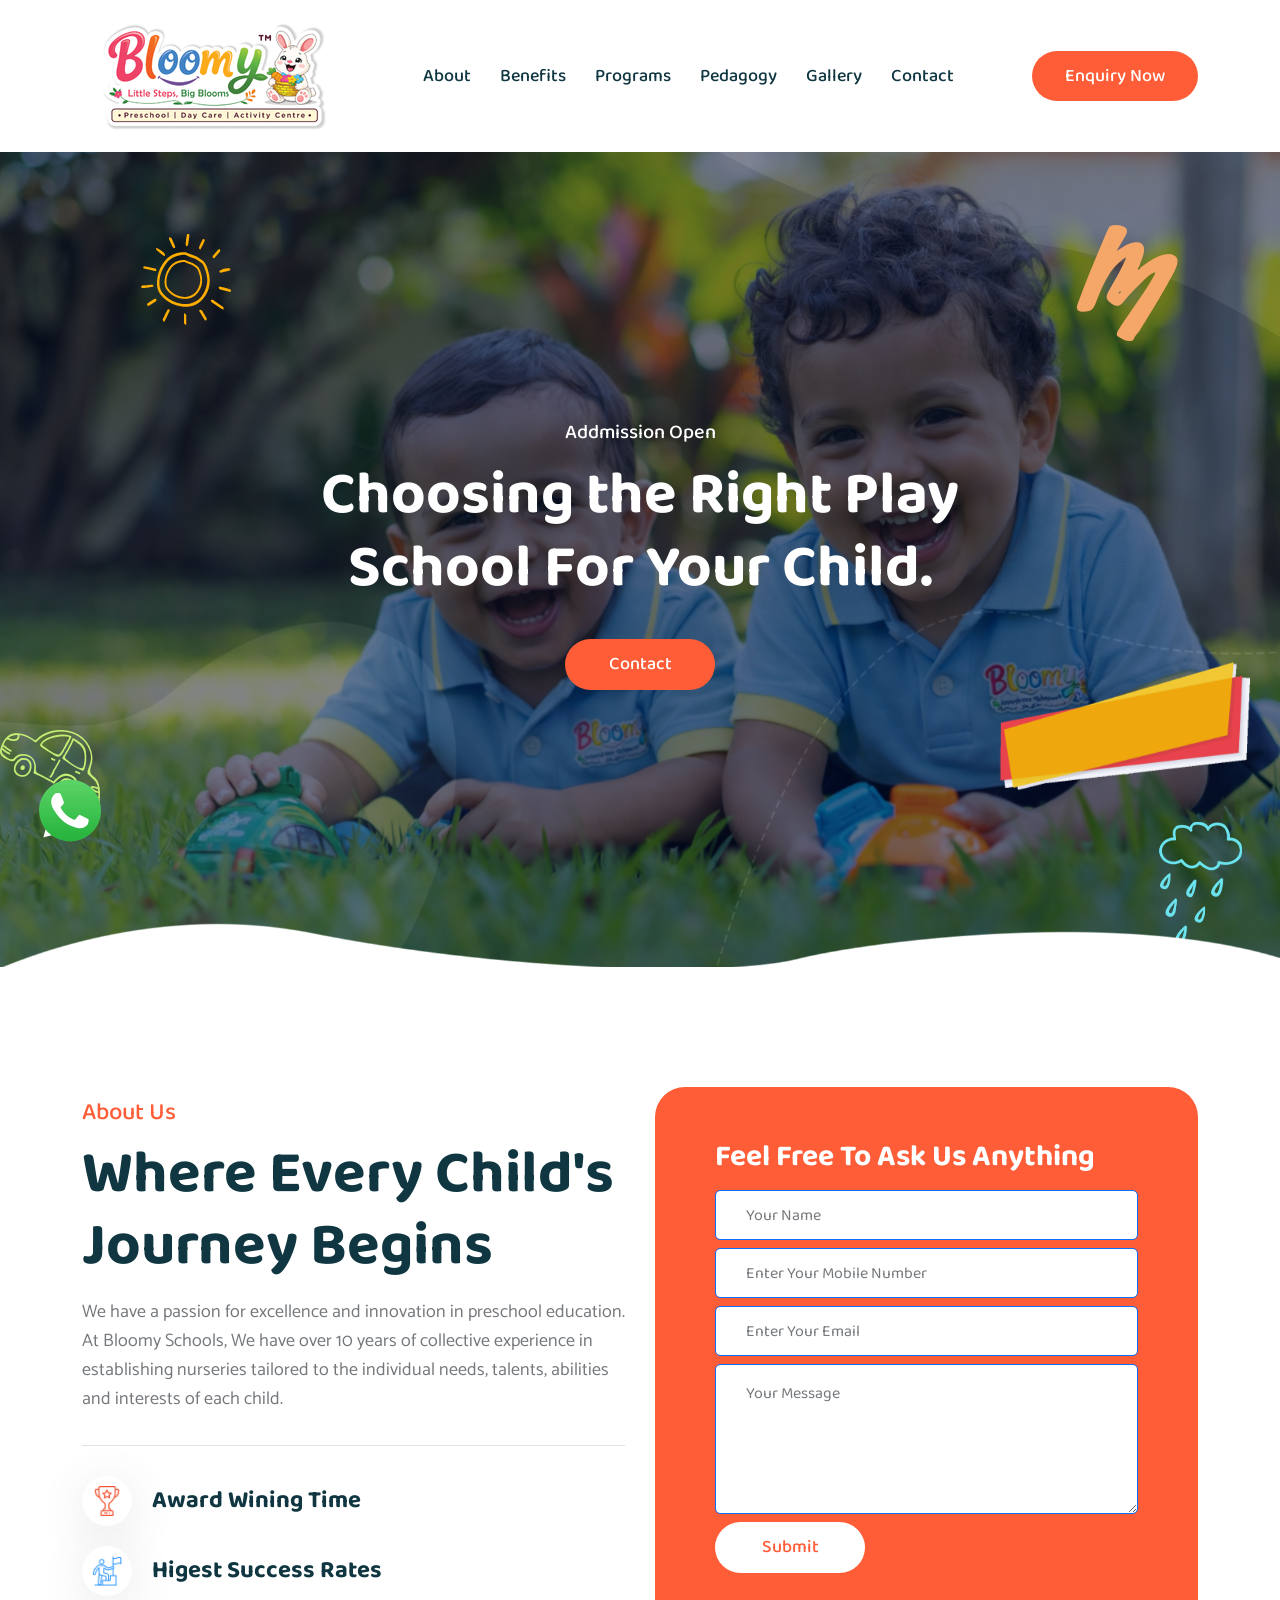
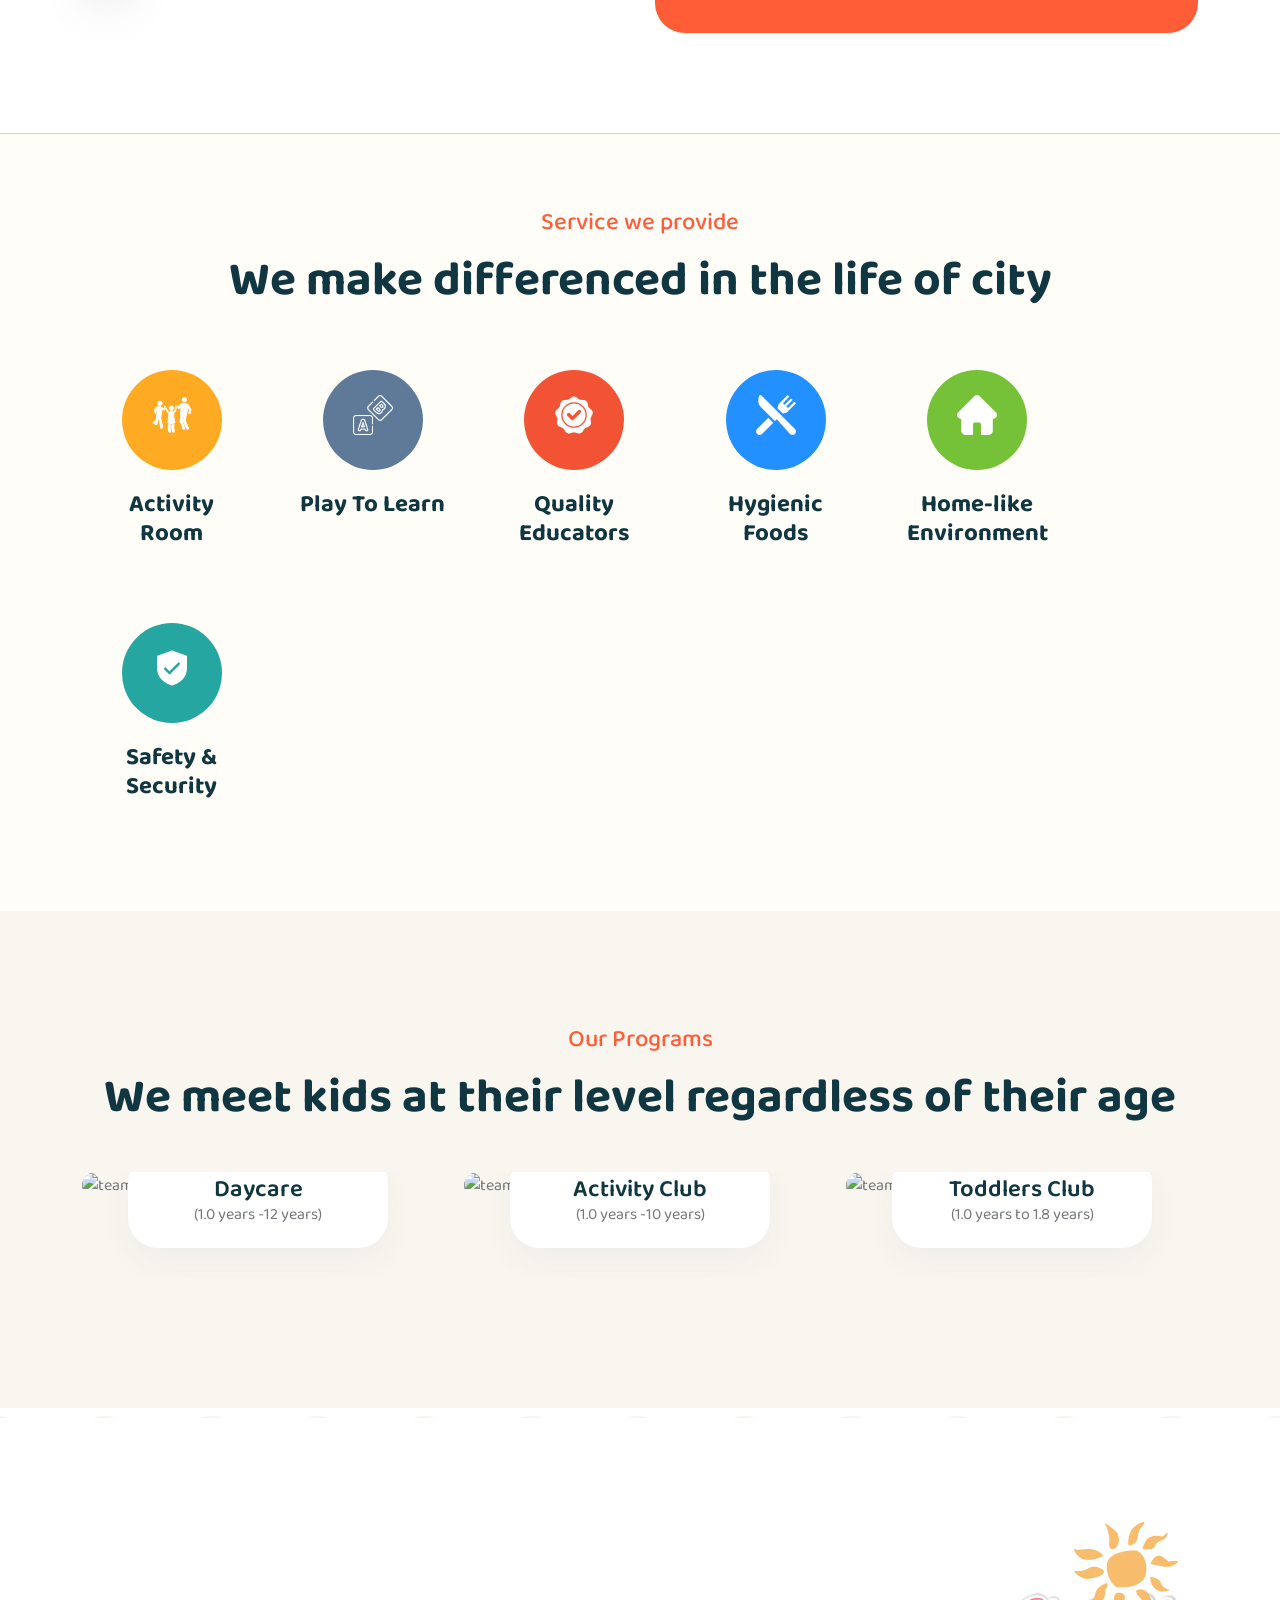
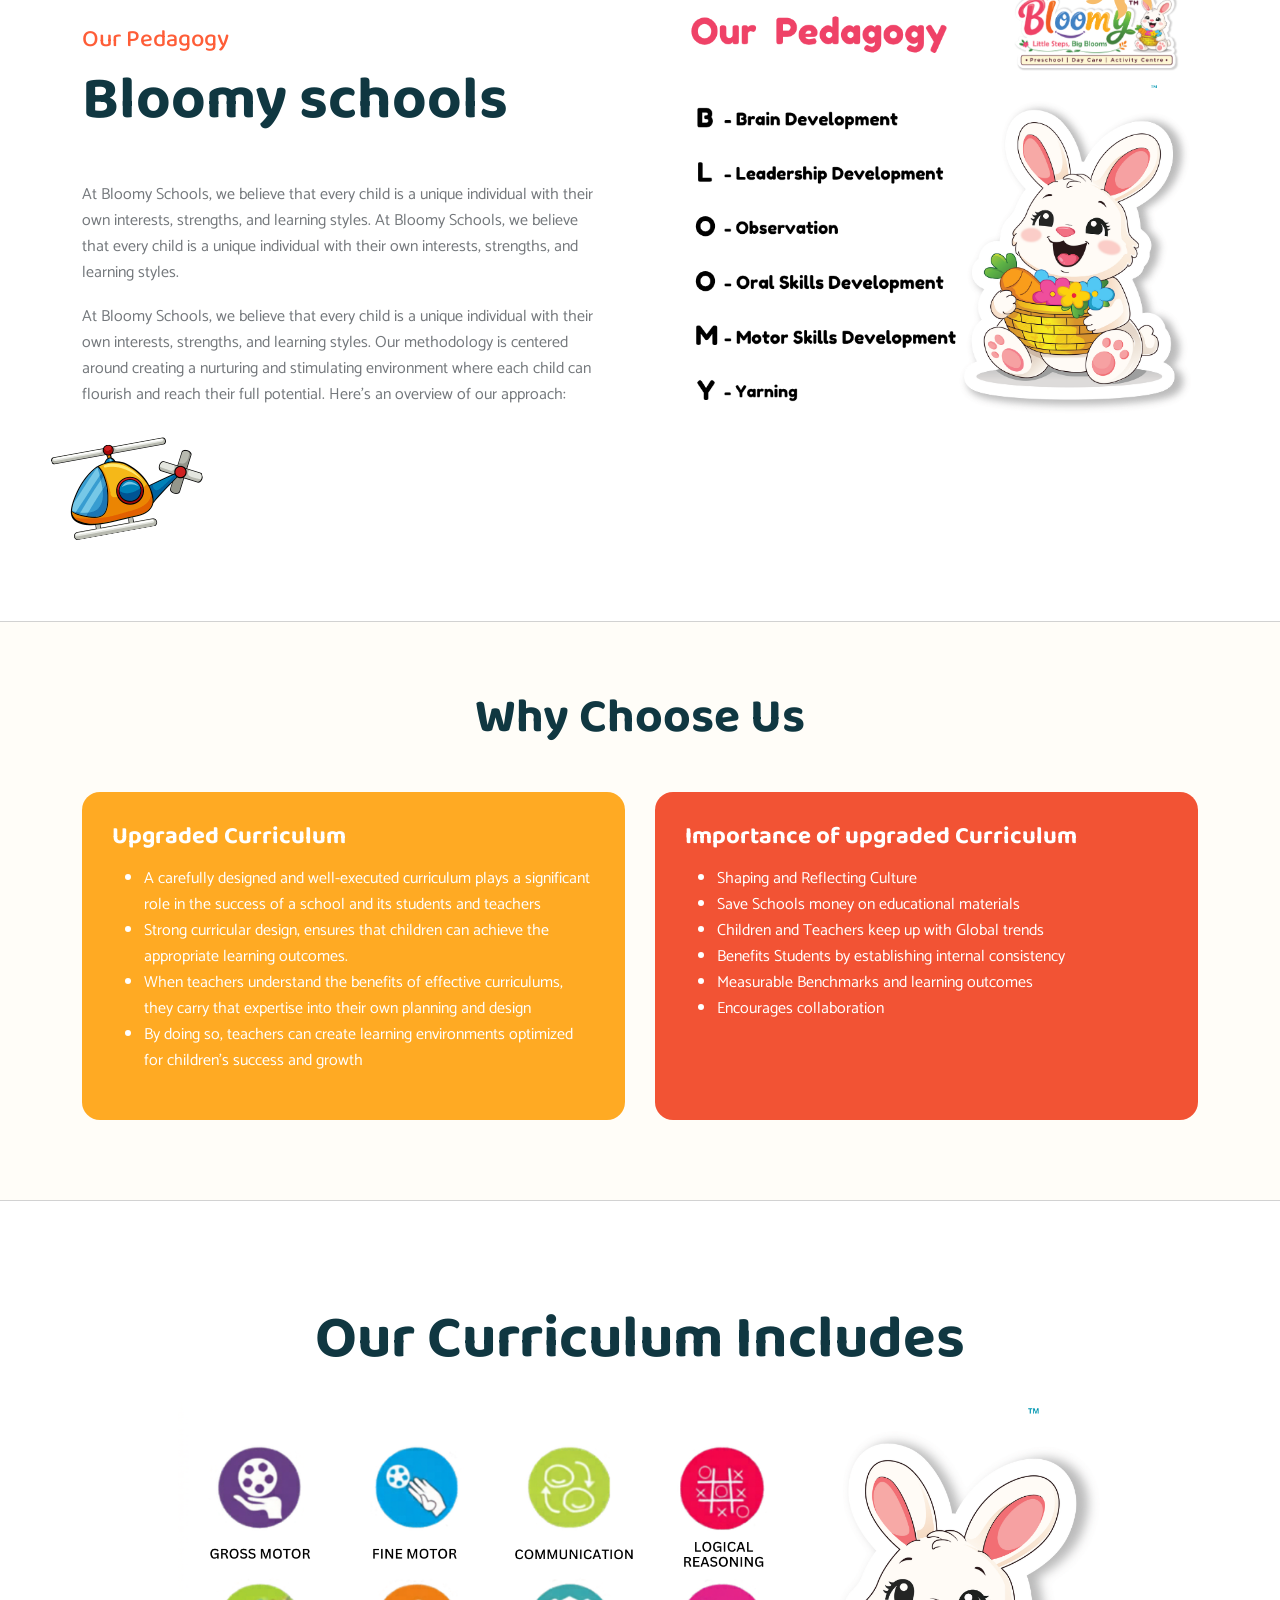
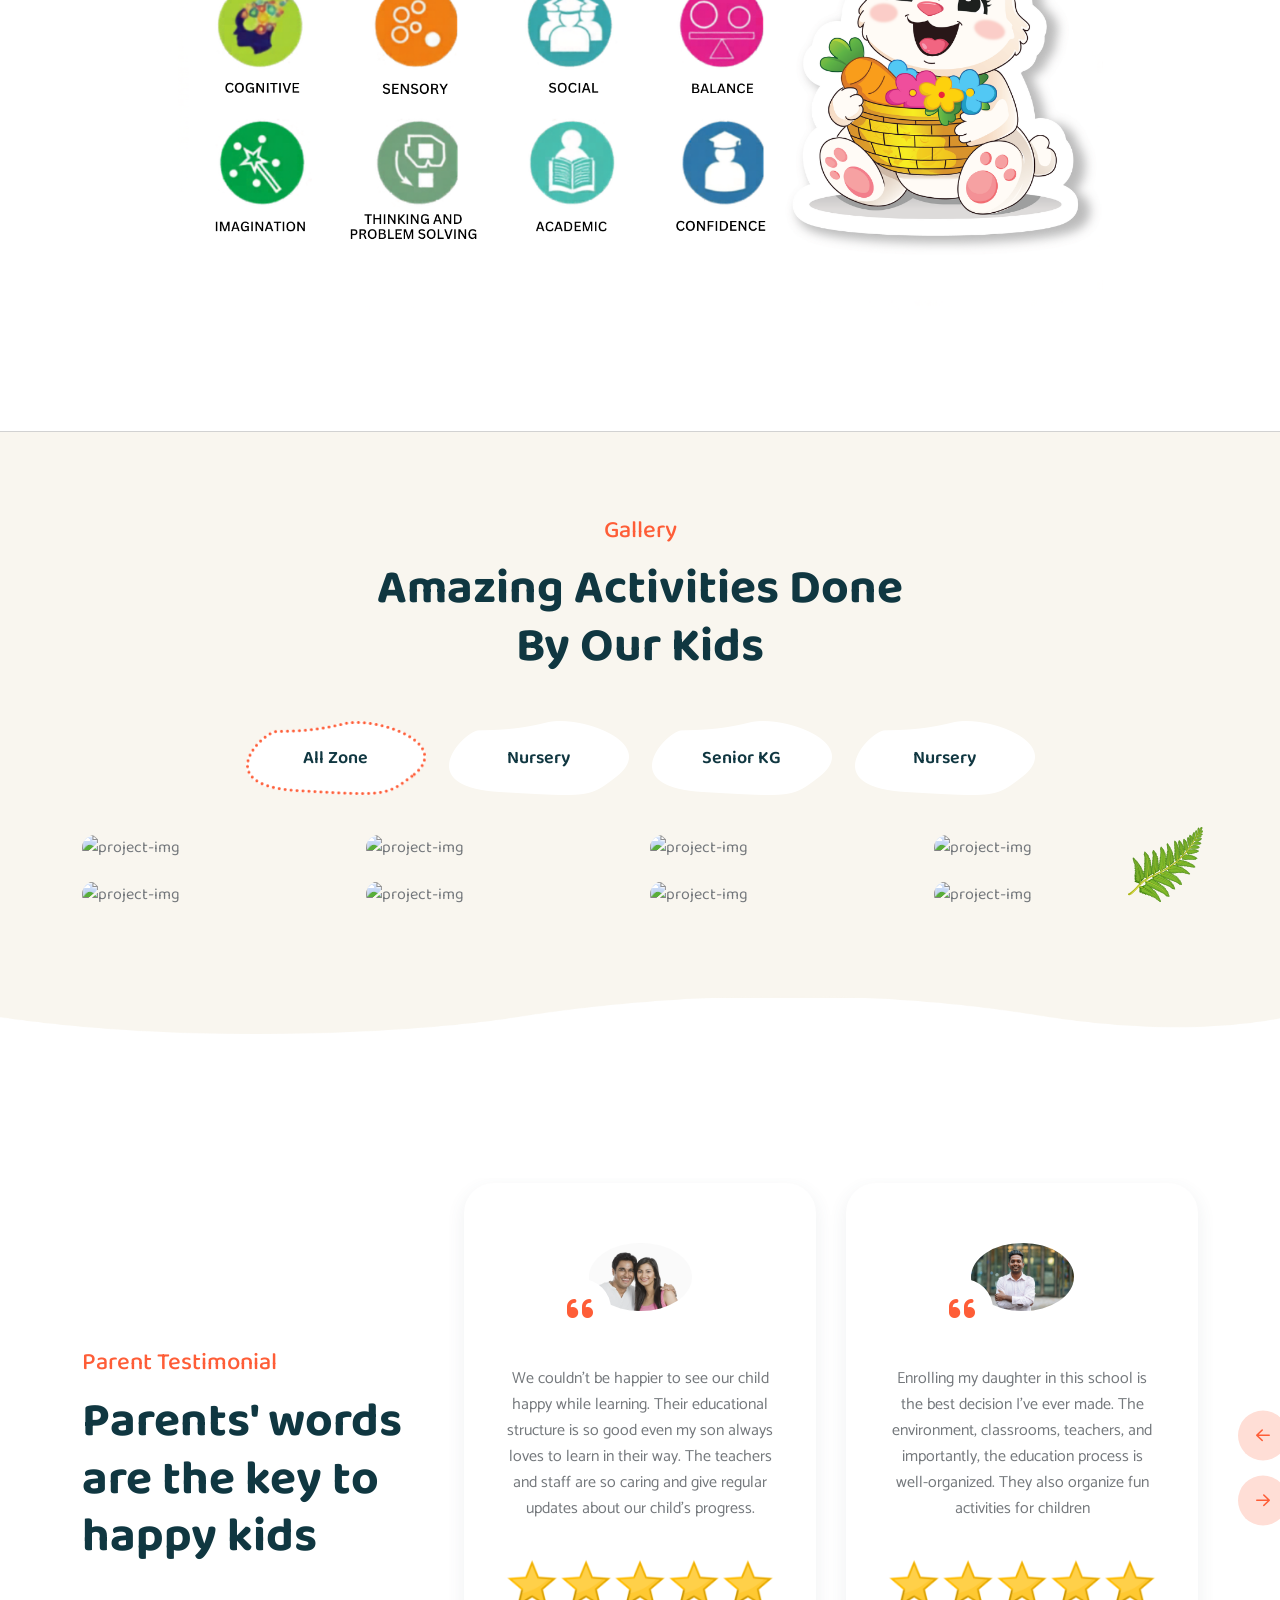
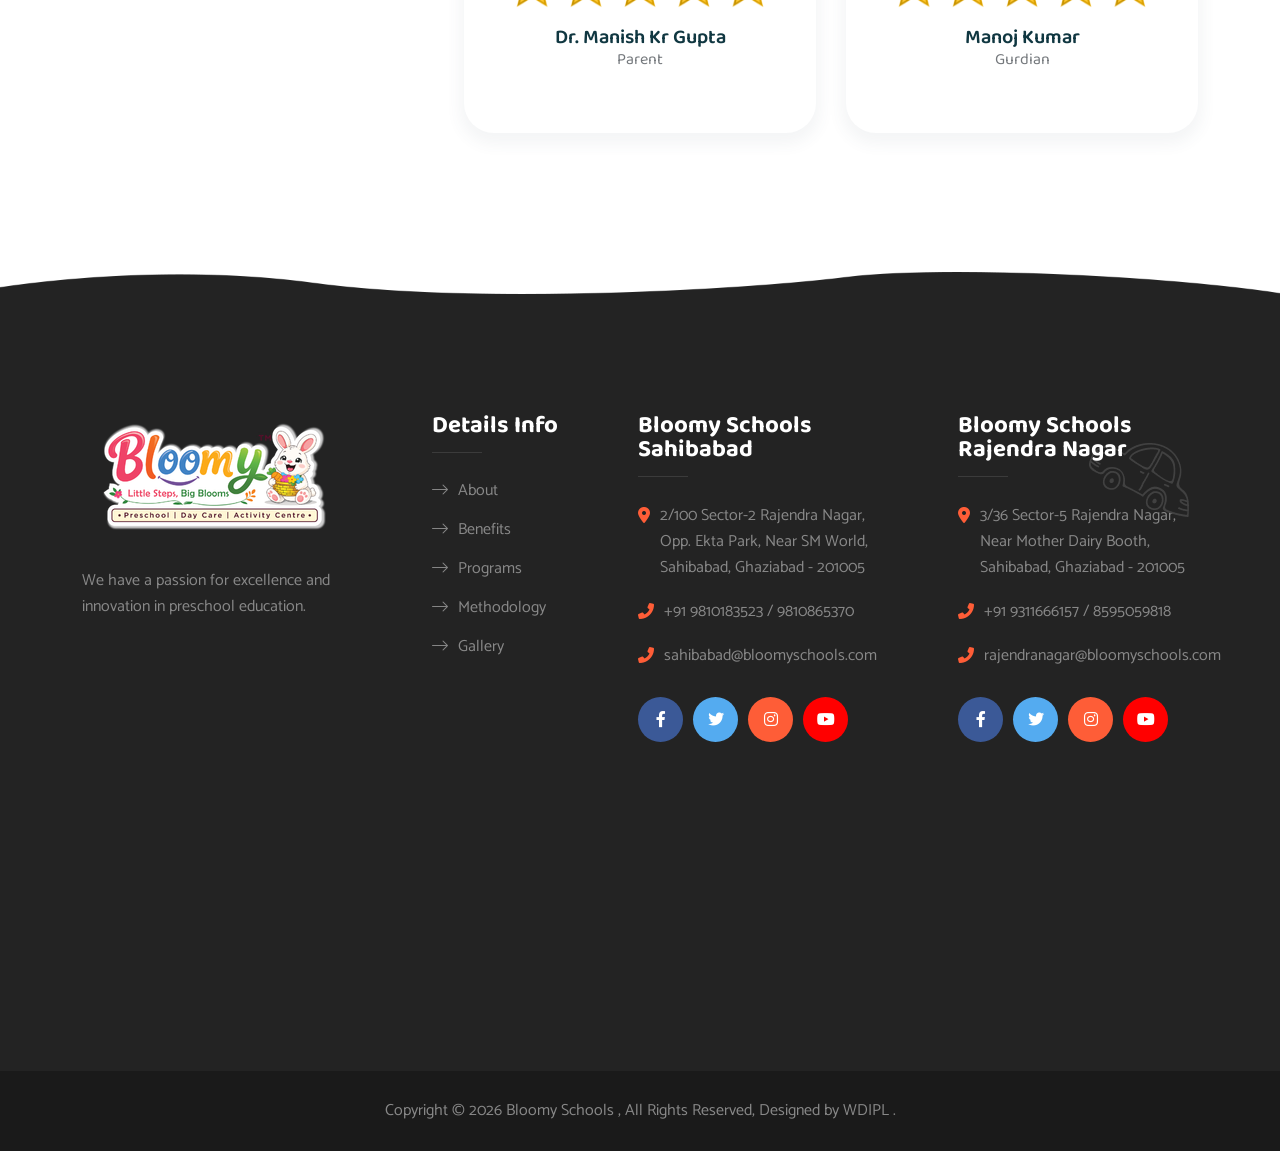
==== index.html @ 738654ac "first commit" ====
<!doctype html>
<html class="no-js" lang="zxx">


<script src="https://www.google.com/recaptcha/api.js?render=6Lekf7osAAAAANigDrBXPigXvIHu3E0vtnVl8Gd6"></script>
<head>
    <meta charset="utf-8">
    <meta http-equiv="x-ua-compatible" content="ie=edge">
    <title>Bloomy</title>
    <meta name="author" content="Vecuro">
    <meta name="description" content="Bloomy Schools">
    <meta name="keywords" content="Bloomy Schools" />
    <meta name="robots" content="INDEX,FOLLOW">

    <!-- Mobile Specific Metas -->
    <meta name="viewport" content="width=device-width, initial-scale=1, shrink-to-fit=no">

    <!-- Favicons - Place favicon.ico in the root directory -->
    <!-- <link rel="apple-touch-icon" sizes="57x57" href="assets/img/favicons/apple-icon-57x57.png">
    <link rel="apple-touch-icon" sizes="60x60" href="assets/img/favicons/apple-icon-60x60.png">
    <link rel="apple-touch-icon" sizes="72x72" href="assets/img/favicons/apple-icon-72x72.png">
    <link rel="apple-touch-icon" sizes="76x76" href="assets/img/favicons/apple-icon-76x76.png">
    <link rel="apple-touch-icon" sizes="114x114" href="assets/img/favicons/apple-icon-114x114.png">
    <link rel="apple-touch-icon" sizes="120x120" href="assets/img/favicons/apple-icon-120x120.png">
    <link rel="apple-touch-icon" sizes="144x144" href="assets/img/favicons/apple-icon-144x144.png">
    <link rel="apple-touch-icon" sizes="152x152" href="assets/img/favicons/apple-icon-152x152.png">
    <link rel="apple-touch-icon" sizes="180x180" href="assets/img/favicons/apple-icon-180x180.png">
    <link rel="icon" type="image/png" sizes="192x192" href="assets/img/favicons/android-icon-192x192.png">
    <link rel="icon" type="image/png" sizes="32x32" href="assets/img/favicons/favicon-32x32.png">
    <link rel="icon" type="image/png" sizes="96x96" href="assets/img/favicons/favicon-96x96.png">
    <link rel="icon" type="image/png" sizes="16x16" href="assets/img/favicons/favicon-16x16.png"> -->
    <link rel="manifest" href="assets/img/favicons/manifest.json">
    <meta name="msapplication-TileColor" content="#ffffff">
    <!-- <meta name="msapplication-TileImage" content="assets/img/favicons/ms-icon-144x144.png"> -->
    <meta name="theme-color" content="#ffffff">

    <link rel="icon" type="image/png" sizes="32x32" href="assets/img/favicon-32x32.png" />
    <link rel="icon" type="image/png" sizes="16x16" href="assets/img/favicon-16x16.png" />

    <!--==============================
	    All CSS File
	============================== -->
    <!-- Google Fonts-->
    <link
        href="https://fonts.googleapis.com/css2?family=Baloo+2:wght@400;500;600;700;800&amp;family=Catamaran:wght@100;200;300;400;500;600;700;800;900&amp;display=swap"
        rel="stylesheet">
    <!-- Bootstrap -->
    <link rel="stylesheet" href="assets/css/bootstrap.min.css">
    <!-- Fontawesome Icon -->
    <link rel="stylesheet" href="assets/css/fontawesome.min.css">
    <!-- Magnific Popup -->
    <link rel="stylesheet" href="assets/css/magnific-popup.min.css">
    <!-- Slick Slider -->
    <link rel="stylesheet" href="assets/css/slick.min.css">
    <!-- Theme Custom CSS -->
    <link rel="stylesheet" href="assets/css/style.css">

</head>

<body>

    <!--************* Code Start From Here ************* -->

    <!--========== Preloader =========-->
    <div class="preloader">
        <!-- <button class="vs-btn wave-btn preloaderCls">Cancel Preloader </button>
        <div class="preloader-inner">
            <svg id="preloader" xmlns="http://www.w3.org/2000/svg" width="128" height="128" viewBox="0 0 128 128">
                <path id="Path_1" data-name="Path 1" d="M64,0,40.08,21.9a10.98,10.98,0,0,0-5.05,8.75C34.37,44.85,64,60.63,64,60.63Z" fill="#ffb118"/>
                <path id="Path_2" data-name="Path 2" d="M128,64,106.12,40.1a10.97,10.97,0,0,0-8.75-5.05C83.17,34.4,67.4,64,67.4,64Z" fill="#80c141"/>
                <path id="Path_3" data-name="Path 3" d="M63.7,69.73a110.97,110.97,0,0,1-5.04-20.54c-1.16-8.7.68-14.17.68-14.17H97.37s-4.3-.86-14.47,10.1C79.84,48.42,63.7,69.7,63.7,69.7Z" fill="#cadc28"/>
                <path id="Path_4" data-name="Path 4" d="M64,128l23.9-21.88a10.97,10.97,0,0,0,5.05-8.75C93.6,83.17,64,67.4,64,67.4Z" fill="#cf171f"/>
                <path id="Path_5" data-name="Path 5" d="M58.27,63.7a110.97,110.97,0,0,1,20.54-5.04c8.7-1.16,14.17.68,14.17.68V97.37s.86-4.3-10.1-14.47C79.58,79.84,58.3,63.7,58.3,63.7Z" fill="#ec1b21"/>
                <path id="Path_6" data-name="Path 6" d="M0,64,21.88,87.9a10.97,10.97,0,0,0,8.75,5.05C44.83,93.6,60.6,64,60.6,64Z" fill="#018ed5"/>
                <path id="Path_7" data-name="Path 7" d="M64.3,58.27a110.97,110.97,0,0,1,5.04,20.54c1.16,8.7-.68,14.17-.68,14.17H30.63s4.3.86,14.47-10.1c3.06-3.3,19.2-24.58,19.2-24.58Z" fill="#00bbf2"/>
                <path id="Path_8" data-name="Path 8" d="M69.73,64.34a111.023,111.023,0,0,1-20.55,5.05c-8.7,1.14-14.15-.7-14.15-.7V30.65s-.86,4.3,10.1,14.5c3.3,3.05,24.6,19.2,24.6,19.2Z" fill="#f8f400"/>
                <circle id="Ellipse_1" data-name="Ellipse 1" cx="2.03" cy="2.03" r="2.03" transform="translate(61.97 61.97)"/>
              </svg>
        </div> -->
    </div>

    <div class="popup-search-box d-none d-lg-block  ">
        <button class="searchClose border-theme text-theme"><i class="fal fa-times"></i></button>
        <form action="#">
            <input type="text" class="border-theme" placeholder="What are you looking for">
            <button type="submit"><i class="fal fa-search"></i></button>
        </form>
    </div>

    <!--vs-mobile-menu start-->
    <div class="vs-menu-wrapper">
        <div class="vs-menu-area">
            <button class="vs-menu-toggle"><i class="fal fa-times"></i></button>
            <div class="mobile-logo">
                <a href="index.html"><img src="assets/img/logo.png" alt="Kundax"></a>
            </div>
            <div class="vs-mobile-menu">
                <ul>
                    <li><a href="#">About</a></li>
                    <li><a href="#">Our Benefits</a></li>
                    <li><a href="#">Our Programs</a></li>
                    <li><a href="#">Our Pedagogy</a></li>
                    <li><a href="#">Our Gallery</a></li>
                    <li>
                        <a href="contact.html">Contact</a>
                    </li>
                </ul>
            </div><!-- Menu Will Append With Javascript -->
        </div>
    </div>
    <!--vs-mobile-menu end-->

    <!--======== Header ========-->
    <header class="vs-header">
        <!--header-top-wrapper start-->
        <!-- <div class="header-top-area d-none d-lg-block">
            <div class="container">
                <div class="row align-items-center justify-content-between">
                    <div class="col-auto">
                        <div class="header-notice">
                            <span class="notice">M/s Makoons, BRAMHA SUN CITY, Digambar Nagar, Pune, Maharashtra
                                411014</span>
                        </div>
                    </div>
                    <div class="col-auto">
                        <div class="header-links">
                            <ul>
                                <li><a href="#"><i class="fab fa-facebook-f"></i></a></li>
                                <li><a href="https://twitter.com/"><i class="fab fa-twitter"></i></a></li>
                                <li><a href="https://instagram.com/"><i class="fab fa-instagram"></i></a></li>
                                <li><a href="https://linkedin.com/"><i class="fab fa-linkedin-in"></i></a></li>
                                <li><a href="https://skype.com/"><i class="fab fa-skype"></i></a></li>
                            </ul>
                        </div>
                    </div>
                </div>
            </div>
        </div> -->
        <!--header-top-wrapper end-->
        <!--vs-main-menu-wrapper start-->
        <div class="sticky-wrapper">
            <div class="sticky-active">
                <div class="header-menu-area">
                    <div class="container">
                        <div class="row gx-20 align-items-center justify-content-between">
                            <div class="col-auto">
                                <div class="header-logo">
                                    <a href="index.html">
                                        <img src="assets/img/logo.png" alt="Kundax">
                                    </a>
                                </div>
                            </div>
                            <div class="col-auto">
                                <nav class="main-menu d-none d-lg-inline-block">
                                    <ul>
                                        <li><a href="#contact">About</a></li>
                                        <li><a href="#Benefits">Benefits</a></li>
                                        <li><a href="#Programs">Programs</a></li>
                                        <li><a href="#Methodology">Pedagogy</a></li>
                                        <li><a href="#Gallery">Gallery</a></li>
                                        <li>
                                            <a href="#contact">Contact</a>
                                        </li>
                                    </ul>

                                </nav>
                                <button type="button" class="vs-menu-toggle d-inline-block d-lg-none"><i
                                        class="far fa-bars"></i> Menu</button>
                            </div>
                            <div class="col-auto d-none d-xl-block">
                                <div class="header-button d-xl-flex align-items-center">
                                    <a href="#contact" class="vs-btn wave-btn">Enquiry Now</a>
                                </div>
                            </div>
                        </div>
                    </div>
                </div>
            </div>
        </div>
        <!--vs-main-menu-wrapper end-->
    </header>
    <!--======== / Header ========-->

    <!--======== Hero Section ========-->
    <section class="vs-hero-wrapper hero-3 position-relative">
        <div class="section-after style-2 d-none d-md-block">
            <img src="assets/img/shape/hero3-after.png" alt="shape">
        </div>
        <div class="hero-slider3 vs-carousel" data-slide-show="1" data-md-slide-show="1" data-arrows="true"
            data-xl-arrows="true" data-fade="true">
            <!-- Single Slide -->
            <div class="vs-hero-inner">
                <div class="vs-hero-bg" data-bg-src="assets/img/new-img/bb2.jpg">
                    <!-- <img src="assets/img/new-img/b1.jpg" alt="overlay"> -->
                    <img src="assets/img/bg/hero3-overlay.png " alt="overlay">
                </div>
                <div class="hero-content3">
                    <span class="h4 hero-subtitle style-3" data-ani="slideinup" data-ani-delay="0s">Addmission
                        Open</span>
                    <h2 class="hero-title style-2" data-ani="slideinup" data-ani-delay="0.2s">Choosing the Right Play
                        School For Your Child.</h2>
                    <a href="#footer" class="vs-btn wave-btn" data-ani="slideinup" data-ani-delay="0.4s">Contact</a>
                </div>
            </div>
            <!-- Single Slide -->
            <div class="vs-hero-inner">
                <div class="vs-hero-bg" data-bg-src="assets/img/new-img/banner.jpg"><img
                        src="assets/img/bg/hero3-overlay.png" alt="overlay"></div>
                <div class="hero-content3">
                    <span class="h4 hero-subtitle style-3" data-ani="slideinup" data-ani-delay="0s">Addmission
                        Open</span>
                    <h2 class="hero-title style-2" data-ani="slideinup" data-ani-delay="0.2s">Choosing the Right Play
                        School For Your Child.</h2>
                    <a href="#footer" class="vs-btn wave-btn" data-ani="slideinup" data-ani-delay="0.4s">Contact</a>
                </div>
            </div>
            <!-- Single Slide -->
            <div class="vs-hero-inner">
                <div class="vs-hero-bg" data-bg-src="assets/img/new-img/gg1.jpg"><img
                        src="assets/img/bg/hero3-overlay.png" alt="overlay"></div>
                <div class="hero-content3">
                    <span class="h4 hero-subtitle style-3" data-ani="slideinup" data-ani-delay="0s">Addmission
                        Open</span>
                    <h2 class="hero-title style-2" data-ani="slideinup" data-ani-delay="0.2s">Choosing the Right Play
                        School For Your Child.</h2>
                    <a href="#footer" class="vs-btn wave-btn" data-ani="slideinup" data-ani-delay="0.4s">Contact</a>
                </div>
            </div>
        </div> <!-- / Slider end -->
        <div class="shape-mockup rotate d-none d-md-block" data-top="10%" data-left="11%"><img
                src="assets/img/icon/sun-4.png" alt="shapes"></div>
        <div class="shape-mockup movingBottomLeft" data-bottom="20%" data-left="0%"><img src="assets/img/icon/car-5.png"
                alt="shapes"></div>
        <div class="shape-mockup movingTopLeft d-none d-md-block" data-bottom="3%" data-right="3%"><img
                src="assets/img/icon/rain-2.png" alt="shapes"></div>
        <div class="shape-mockup moving d-none d-xl-block" data-top="9%" data-right="8%"><img
                src="assets/img/icon/m.png" alt="shapes"></div>
    </section>
    <!--======== / Hero Section ========-->

    <!--======== About Section ========-->
    <section class="about-section space-top" style="margin-bottom: 100px;" id="contact">
        <div class="container">
            <div class="row gy-30 align-items-center">
                <div class="col-lg-6 wow fadeInLeft" data-wow-delay="0.2s">
                    <span class="sub-title">About Us</span>
                    <h2 class="sec-title big-title">Where Every Child's Journey Begins</h2>
                    <p class="fs-md pb-30 mb-30 border-bottom">We have a passion for excellence and innovation in
                        preschool education. At Bloomy Schools, We have over 10 years of collective experience in
                        establishing nurseries tailored to the individual needs, talents, abilities and interests of
                        each child.</p>
                    <!-- <div class="check-list style-2 mb-40">
                        <ul>
                            <li>Children will enjoy having this little rabbit hopping together while they walk.</li>
                            <li>Hopping Rabbit has a sweet face, flexible ears and real wood wheels</li>
                            <li>Big blue rear wheels to help prevent the pull-along from toppling over</li>
                        </ul>
                    </div> -->

                    <div class="feature-box">
                        <div class="feature-icon">
                            <img src="assets/img/icon/trophy.png" width="30px" alt="icon">
                        </div>
                        <div class="feature-info">
                            <h4 class="feature-title">Award Wining Time</h4>

                        </div>
                    </div>

                    <div class="feature-box">
                        <div class="feature-icon">
                            <img src="assets/img/icon/career-promotion.png" width="30px" alt="icon">
                        </div>
                        <div class="feature-info">
                            <h4 class="feature-title">Higest Success Rates</h4>

                        </div>
                    </div>


                    <!-- <a href="#" class="vs-btn wave-btn style-1">More</a> -->
                </div>
                <div class="col-lg-6 wow fadeInRight" data-wow-delay="0.2s">
                    <div class="about-form-box bg-theme">
                        <h3 class="form-title">Feel Free To Ask Us Anything</h3>
                        <!-- <p class="form-text">Sertively create standardized processes whereas scalable experiences.
                            Progressively harness team driven sources afte capital. </p> -->
						
						<form action="form.php" method="post">
                        <input type="text" class="w-100 form-control py-3 mb-2 border-primary" placeholder="Your Name"
                            name="txtname" required>
                        <input type="number" class="w-100 form-control py-3 mb-2 border-primary"
                            placeholder="Enter Your Mobile Number" pattern="[0-9]{10}" maxlength="10" name="txtmobile"
                            required>
                        <input type="email" class="w-100 form-control py-3 mb-2 border-primary"
                            placeholder="Enter Your Email" name="txtemail" required>
                        <textarea class="w-100 form-control mb-2 border-primary" rows="8" cols="10" name="comments"
                            placeholder="Your Message"></textarea>
                        
						<input type="hidden" id="g-recaptcha-response" name="g-recaptcha-response" >
                         <button type="submit" class="vs-btn wave-btn btn-white">Submit</button>
                            
                    </form>
						
						
					
                    </div>
                </div>
            </div>

        </div>
        <!-- <div class="shape-after"><img src="assets/img/shape/after-shape-8.png" alt="shape"></div> -->
        <div class="shape-mockup movingX d-none d-hd-block" data-top="15%" data-left="6%"><img
                src="assets/img/icon/note-2.png" alt="shapes"></div>
        <div class="shape-mockup moving d-none d-hd-block" data-bottom="15%" data-left="6%"><img
                src="assets/img/icon/ballon.png" alt="shapes"></div>
        <div class="shape-mockup movingX d-none d-hd-block" data-top="19%" data-right="5%"><img
                src="assets/img/icon/paper-plane.png" alt="shapes"></div>
        <div class="shape-mockup movingX d-none d-hd-block" data-ani-delay="4s" data-bottom="2%" data-right="14%"><img
                src="assets/img/icon/car-6.png" alt="shapes"></div>
    </section>
    <!--======== / About Section ========-->

    <!--======== Service Section ========-->
    <section class="service-section bg-smoke-two section-p-80" id="Benefits">
        <div class="container">
            <div class="title-area text-center wow fadeInUp" data-wow-delay="0.2s">
                <span class="sub-title">Service we provide</span>
                <h2 class="sec-title">We make differenced in the life of city</h2>
            </div>
            <div class="row gx-lg-15 justify-content-center">
                <div class="col-12 wow fadeInLeft" data-wow-delay="0.2s">
                    <div class="nav nav-tabs service-tab" id="service-tab1" role="tablist">
                        <span class="sr-icon-btn active" id="nav-one-tab" data-bs-toggle="tab" data-bs-target="#nav-one"
                            type="button" role="tab" aria-controls="nav-one" aria-selected="true">
                            <span class="bg1 bg-css"><img src="assets/img/new-img/ss1.png" alt="icon"></span>
                            <h4>Activity Room</h4>
                        </span>


                        <span class="sr-icon-btn active" id="nav-two-tab" data-bs-toggle="tab" data-bs-target="#nav-two"
                            type="button" role="tab" aria-controls="nav-two" aria-selected="false">
                            <span class="bg2 bg-css"><img src="assets/img/new-img/ss2.png" alt="icon"></span>
                            <h4>Play To Learn</h4>
                        </span>


                        <span class="sr-icon-btn active" id="nav-three-tab" data-bs-toggle="tab"
                            data-bs-target="#nav-three" type="button" role="tab" aria-controls="nav-three"
                            aria-selected="false">
                            <span class="bg3 bg-css"><img src="assets/img/new-img/ss3.png" alt="icon"></span>
                            <h4>Quality
                                Educators</h4>
                        </span>

                        <span class="sr-icon-btn active" id="nav-four-tab" data-bs-toggle="tab"
                            data-bs-target="#nav-four" type="button" role="tab" aria-controls="nav-four"
                            aria-selected="false">
                            <span class="bg4 bg-css"><img src="assets/img/new-img/ss4.png" alt="icon"></span>
                            <h4>Hygienic Foods</h4>
                        </span>


                        <span class="sr-icon-btn active" id="nav-five-tab" data-bs-toggle="tab"
                            data-bs-target="#nav-five" type="button" role="tab" aria-controls="nav-five"
                            aria-selected="false">
                            <span class="bg5 bg-css"><img src="assets/img/new-img/ss5.png" alt="icon"></span>
                            <h4>Home-like
                                Environment</h4>
                        </span>

                        <span class="sr-icon-btn active" id="nav-six-tab" data-bs-toggle="tab" data-bs-target="#nav-six"
                            type="button" role="tab" aria-controls="nav-six" aria-selected="false">
                            <span class="bg6 bg-css"><img src="assets/img/new-img/ss6.png" alt="icon"></span>
                            <h4>Safety & Security</h4>
                        </span>
                    </div>
                </div>

                <!-- <div class="col-xl-2 col-md-2 order-xl-3 order-2 wow fadeInRight" data-wow-delay="0.2s">
                    <div class="nav nav-tabs service-tab" id="service-tab2" role="tablist">
                        < </div>
                    </div>
                </div> -->
            </div>
            <!-- <div class="shape-mockup rotate d-none d-hd-block" data-top="16%" data-left="6%"><img
                    src="assets/img/icon/star-8.png" alt="shapes"></div>
            <div class="shape-mockup shapePulse d-none d-hd-block" data-bottom="16%" data-left="6%"><img
                    src="assets/img/icon/draw-1.png" alt="shapes"></div>
            <div class="shape-mockup movingX rotate d-none d-hd-block" data-top="22%" data-right="7%"><img
                    src="assets/img/icon/star-9.png" alt="shapes"></div>
            <div class="shape-mockup moving d-none d-hd-block" data-bottom="20%" data-right="10%"><img
                    src="assets/img/icon/apple-2.png" alt="shapes"></div> -->
    </section>
    <!--======== / Service Section ========-->

    <!--======== Start Our Programe ========-->
    <section class="blog-section bg-smoke space-top space-bottom-shape-plus" id="Programs">
        <div class="container">
            <div class="title-area text-center wow fadeInUp" data-wow-delay="0.2s">
                <span class="sub-title">Our Programs</span>
                <h2 class="sec-title">We meet kids at their level regardless of their age</h2>
            </div>
            <div class="row vs-carousel" data-slide-show="3" data-arrows="true" data-xl-arrows="true"
                data-ml-arrows="true">
                <!-- Single blog -->
                <div class="col-lg-4 col-md-6 wow fadeInUp" data-wow-delay="0.2s">
                    <div class="vs-blog blog-card">

                        <div class="team-box">
                            <div class="team-img">
                                <img src="assets/img/new-img/g3.jpg" alt="team">
                            </div>
                            <div class="team-info">
                                <h4 class="team-title"><a href="#" tabindex="-1">Daycare</a></h4>
                                <span class="team-desig">(1.0 years -12 years)</span>
                            </div>
                        </div>


                    </div>
                </div>


                <div class="col-lg-4 col-md-6 wow fadeInUp" data-wow-delay="0.2s">
                    <div class="vs-blog blog-card">

                        <div class="team-box">
                            <div class="team-img">
                                <img src="assets/img/new-img/g5.jpg" alt="team">
                            </div>
                            <div class="team-info">
                                <h4 class="team-title"><a href="#" tabindex="-1">Activity Club</a></h4>
                                <span class="team-desig">(1.0 years -10 years)</span>
                            </div>
                        </div>

                    </div>
                </div>

                <div class="col-lg-4 col-md-6 wow fadeInUp" data-wow-delay="0.2s">
                    <div class="vs-blog blog-card">

                        <div class="team-box">
                            <div class="team-img">
                                <img src="assets/img/new-img/g4.jpg" alt="team">
                            </div>
                            <div class="team-info">
                                <h4 class="team-title"><a href="#" tabindex="-1">Toddlers Club</a></h4>
                                <span class="team-desig">(1.0 years to 1.8 years)</span>
                            </div>
                        </div>


                    </div>
                </div>


                <div class="col-lg-4 col-md-6 wow fadeInUp" data-wow-delay="0.2s">
                    <div class="vs-blog blog-card">
                        <!-- <div class="blog-content shadow-none">
                            <img src="assets/img/new-img/g8.jpg" alt="blog">
                            <h4 class="blog-title">Playgroup</h4>
                            <p>(1.8 years – 2.5 years)
                            </p>
                        </div> -->


                        <div class="team-box">
                            <div class="team-img">
                                <img src="assets/img/new-img/g8.jpg" alt="team">
                            </div>
                            <div class="team-info">
                                <h4 class="team-title"><a href="#" tabindex="-1">Playgroup</a></h4>
                                <span class="team-desig">(1.8 years – 2.5 years)</span>
                            </div>
                        </div>


                    </div>
                </div>


                <div class="col-lg-4 col-md-6 wow fadeInUp" data-wow-delay="0.2s">
                    <div class="vs-blog blog-card">
                        <!-- <div class="blog-content shadow-none">
                            <img src="assets/img/new-img/g6.jpg" alt="blog">
                            <h4 class="blog-title">Nursery</h4>
                            <p>(2.5 years -3.5 years)
                            </p>
                        </div> -->


                        <div class="team-box">
                            <div class="team-img">
                                <img src="assets/img/new-img/g6.jpg" alt="team">
                            </div>
                            <div class="team-info">
                                <h4 class="team-title"><a href="#" tabindex="-1">Nursery</a></h4>
                                <span class="team-desig">(2.5 years -3.5 years)</span>
                            </div>
                        </div>


                    </div>
                </div>


                <div class="col-lg-4 col-md-6 wow fadeInUp" data-wow-delay="0.2s">
                    <div class="vs-blog blog-card">
                        <!-- <div class="blog-content shadow-none">
                            <img src="assets/img/new-img/g1.jpg" alt="blog">
                            <h4 class="blog-title">Junior KG</h4>
                            <p>(3.5 years -4.5 years)
                            </p>
                        </div> -->

                        <div class="team-box">
                            <div class="team-img">
                                <img src="assets/img/new-img/g1.jpg" alt="team">
                            </div>
                            <div class="team-info">
                                <h4 class="team-title"><a href="#" tabindex="-1">Junior KG</a></h4>
                                <span class="team-desig">(3.5 years -4.5 years)</span>
                            </div>
                        </div>


                    </div>
                </div>


                <div class="col-lg-4 col-md-6 wow fadeInUp" data-wow-delay="0.2s">
                    <div class="vs-blog blog-card">
                        <!-- <div class="blog-content shadow-none">
                            <img src="assets/img/new-img/b2.jpg" alt="blog">
                            <h4 class="blog-title">Senior KG</h4>
                            <p>(4.5 years -5.5 years) </p>
                        </div> -->


                        <div class="team-box">
                            <div class="team-img">
                                <img src="assets/img/new-img/b2.jpg" alt="team">
                            </div>
                            <div class="team-info">
                                <h4 class="team-title"><a href="#" tabindex="-1">Senior KG</a></h4>
                                <span class="team-desig">(4.5 years -5.5 years) </span>
                            </div>
                        </div>


                    </div>
                </div>




            </div>
        </div>
    </section>
    <!--======== / program section end ========-->

    <!--======== methodologay Section ========-->
    <section class="why-section space-shape-plus" id="Methodology">
        <div class="container">
            <div class="row gx-70 gy-30 align-items-center">

                <div class="col-lg-6 text-center text-lg-start wow fadeInRight" data-wow-delay="0.2s">
                    <div class="title-area">
                        <span class="sub-title">Our Pedagogy</span>
                        <h2 class="sec-title big-title">Bloomy schools</h2>
                    </div>

                    <div class="tab-content choose-content" id="choose-tabContent">
                        <div class="tab-pane fade show active" id="choose-one" role="tabpanel"
                            aria-labelledby="choose-one-tab">
                            <p>At Bloomy Schools, we believe that every child is a unique individual with
                                their own interests, strengths, and learning styles. At Bloomy Schools, we
                                believe that every child is a unique individual with their own interests, strengths, and
                                learning styles.

                            </p>
                            <p>At Bloomy Schools, we believe that every child is a unique individual with
                                their own interests, strengths, and learning styles. Our methodology is centered around
                                creating a nurturing and stimulating environment where each child can flourish and reach
                                their full potential. Here's an overview of our approach:</p>
                        </div>

                    </div>
                </div>

                <div class="col-lg-6 wow fadeInLeft" data-wow-delay="0.2s">
                    <!-- <div class="row why-images">
                        <div class="col-6">
                            <div class="long-img">
                                <img src="assets/img/normal/why-1.jpg" alt="photo">
                            </div>
                        </div>
                        <div class="col-6">
                            <div class="short-img mb-30">
                                <img src="assets/img/normal/why-2.jpg" alt="photo">
                            </div>
                            <div class="short-img">
                                <img src="assets/img/normal/why-3.jpg" alt="photo">
                            </div>
                        </div>
                    </div> -->
                    <img src="assets/img/new-img/methedology.png">
                </div>
            </div>
        </div>
        <div class="section-before style-2"><img src="assets/img/shape/main-shape-before.png" alt="shape"></div>
        <!-- <div class="section-after style-2"><img src="assets/img/shape/main-shape-after-2.png" alt="shape"></div> -->
        <!-- <div class="shape-mockup movingX d-none d-xl-block" data-top="12%" data-left="4%"><img
                src="assets/img/icon/animal-1.png" alt="shapes"></div> -->
        <div class="shape-mockup moving d-none d-xl-block" data-bottom="10%" data-left="4%"><img
                src="assets/img/icon/halicopter.png" alt="shapes"></div>
        <div class="shape-mockup rotate d-none d-lg-block" data-top="13%" data-right="8%"><img
                src="assets/img/icon/sun-5.png" alt="shapes"></div>
        <!-- <div class="shape-mockup shapePulse d-none d-xl-block" data-bottom="18%" data-right="7%"><img
                src="assets/img/icon/dog-2.png" alt="shapes"></div> -->
    </section>
    <!--======== / methodologay Section ========-->


     <!--======== Service Section ========-->
     <section class="service-section bg-smoke-two section-p-80" id="Benefits">
        <div class="container">
            <div class="title-area text-center wow fadeInUp" data-wow-delay="0.2s">
                <!-- <span class="sub-title">Service we provide</span> -->
                <h2 class="sec-title">Why Choose Us</h2>
            </div>
            <div class="why-row gx-lg-15 justify-content-center">
                <div class="wow fadeInLeft bg1 why" data-wow-delay="0.2s">
                    <h4>Upgraded Curriculum</h4>
                    <ul>
                        <li> A carefully designed and well-executed curriculum plays a significant role in the success of a school and its students and teachers</li>
                        <li>Strong curricular design, ensures that children can achieve the appropriate learning outcomes.
                        </li>
                        <li>When teachers understand the benefits of effective curriculums, they carry that expertise into their own planning and design
                        </li>
                        <li>By doing so, teachers can create learning environments optimized for children's success and growth</li>
                    </ul>
                </div>


                <div class="wow fadeInLeft bg3 why" data-wow-delay="0.2s">
                    <h4>Importance of upgraded Curriculum</h4>
                    <ul>
                        <li>Shaping and Reflecting Culture</li>
                        <li>Save Schools money on educational materials</li>
                        <li>Children and Teachers keep up with Global trends</li>
                        <li>Benefits Students by establishing internal consistency</li>
                        <li>Measurable Benchmarks and learning outcomes</li>
                        <li>Encourages collaboration</li>
                    </ul>
                </div>

            </div>
           
    </section>
    <!--======== / Service Section ========-->

<section class="service-three">

    <div class="sec-title text-center">
        <h2 class="sec-title big-title">Our Curriculum Includes</h2>
    </div>

    <div class="container">
        <div class="row justify-content-center">
            
            <div class="col-lg-10 text-center wow fadeInUp" data-wow-delay="0.2s">
                
                <div class="curriculum-box">
                    <img src="assets/img/curriculum.png" alt="Curriculum">
                </div>

            </div>

        </div>
    </div>
</section>

    <!--======== gellary ========-->
    <section class="project-section bg-smoke space-extra" id="Gallery">
        <div class="container">
            <div class="row text-center justify-content-center wow fadeInUp" data-wow-delay="0.2s">
                <div class="col-xl-6 col-lg-7 col-md-8 col-sm-9">
                    <div class="title-area">
                        <span class="sub-title">Gallery</span>
                        <h2 class="sec-title">Amazing Activities Done By Our Kids</h2>
                    </div>
                </div>
            </div>
            <div class="project-menu text-center mb-40 filter-menu-active">
                <button data-filter="*" class="active">All Zone <img class="btn-bg" src="assets/img/bg/btn-bg.png"
                        alt="btn-bg"><img class="btn-active-bg" src="assets/img/bg/btn-bg-active.png"
                        alt="btn-active-bg"></button>
                <button data-filter=".cat-1">Nursery <img class="btn-bg" src="assets/img/bg/btn-bg.png"
                        alt="btn-bg"><img class="btn-active-bg" src="assets/img/bg/btn-bg-active.png"
                        alt="btn-active-bg"></button>
                <button data-filter=".cat-2">Senior KG <img class="btn-bg" src="assets/img/bg/btn-bg.png"
                        alt="btn-bg"><img class="btn-active-bg" src="assets/img/bg/btn-bg-active.png"
                        alt="btn-active-bg"></button>
                <button data-filter=".cat-3">Nursery <img class="btn-bg" src="assets/img/bg/btn-bg.png"
                        alt="btn-bg"><img class="btn-active-bg" src="assets/img/bg/btn-bg-active.png"
                        alt="btn-active-bg"></button>
            </div>
            <div class="row g-20 justify-content-center filter-active">
                <!-- Single Item -->
                <div class="col-xl-3 col-lg-4 col-sm-6 filter-item cat-1 wow fadeInUp" data-wow-delay="0.1s">
                    <div class="project-card">
                        <div class="project-img">
                            <img src="assets/img/new-img/g1.jpg" alt="project-img">
                        </div>
                        <a href="assets/img/new-img/g1.jpg" class="plus-btn popup-image">+</a>
                    </div>
                </div>
                <!-- Single Item -->
                <div class="col-xl-3 col-lg-4 col-sm-6 filter-item cat-2 wow fadeInUp" data-wow-delay="0.1s">
                    <div class="project-card">
                        <div class="project-img">
                            <img src="assets/img/new-img/g2.jpg" alt="project-img">
                        </div>
                        <a href="assets/img/new-img/g2.jpg" class="plus-btn popup-image">+</a>
                    </div>
                </div>
                <!-- Single Item -->
                <div class="col-xl-3 col-lg-4 col-sm-6 filter-item cat-3 wow fadeInUp" data-wow-delay="0.1s">
                    <div class="project-card">
                        <div class="project-img">
                            <img src="assets/img/new-img/g3.jpg" alt="project-img">
                        </div>
                        <a href="assets/img/new-img/g3.jpg" class="plus-btn popup-image">+</a>
                    </div>
                </div>
                <!-- Single Item -->
                <div class="col-xl-3 col-lg-4 col-sm-6 filter-item cat-1 cat-2 wow fadeInUp" data-wow-delay="0.1s">
                    <div class="project-card">
                        <div class="project-img">
                            <img src="assets/img/new-img/g4.jpg" alt="project-img">
                        </div>
                        <a href="assets/img/new-img/g4.jpg" class="plus-btn popup-image">+</a>
                    </div>
                </div>
                <!-- Single Item -->
                <div class="col-xl-3 col-lg-4 col-sm-6 filter-item cat-2 wow fadeInUp" data-wow-delay="0.1s">
                    <div class="project-card">
                        <div class="project-img">
                            <img src="assets/img/new-img/g5.jpg" alt="project-img">
                        </div>
                        <a href="assets/img/new-img/g5.jpg" class="plus-btn popup-image">+</a>
                    </div>
                </div>
                <!-- Single Item -->
                <div class="col-xl-3 col-lg-4 col-sm-6 filter-item cat-3 wow fadeInUp" data-wow-delay="0.1s">
                    <div class="project-card">
                        <div class="project-img">
                            <img src="assets/img/new-img/g6.jpg" alt="project-img">
                        </div>
                        <a href="assets/img/new-img/g6.jpg" class="plus-btn popup-image">+</a>
                    </div>
                </div>
                <!-- Single Item -->
                <div class="col-xl-3 col-lg-4 col-sm-6 filter-item cat-2 wow fadeInUp" data-wow-delay="0.1s">
                    <div class="project-card">
                        <div class="project-img">
                            <img src="assets/img/new-img/g7.jpg" alt="project-img">
                        </div>
                        <a href="assets/img/new-img/g7.jpg" class="plus-btn popup-image">+</a>
                    </div>
                </div>
                <!-- Single Item -->
                <div class="col-xl-3 col-lg-4 col-sm-6 filter-item cat-3 wow fadeInUp" data-wow-delay="0.1s">
                    <div class="project-card">
                        <div class="project-img">
                            <img src="assets/img/new-img/g8.jpg" alt="project-img">
                        </div>
                        <a href="assets/img/new-img/g8.jpg" class="plus-btn popup-image">+</a>
                    </div>
                </div>
            </div>
        </div>
        <!-- <div class="shape-before"><img src="assets/img/shape/before-shape-5.png" alt="shape"></div> -->
        <div class="shape-after"><img src="assets/img/shape/after-shape-5.png" alt="shape"></div>
        <div class="shape-mockup movingX d-none d-hd-block" data-top="15%" data-left="9%"><img
                src="assets/img/icon/duck.png" alt="shapes"></div>
        <div class="shape-mockup movingX d-none d-hd-block" data-bottom="15%" data-left="9%"><img
                src="assets/img/icon/butterfly-5.png" alt="shapes"></div>
        <div class="shape-mockup shapePulse d-none d-hd-block" data-top="14%" data-right="7%"><img
                src="assets/img/icon/sun-3.png" alt="shapes"></div>
        <div class="shape-mockup moving d-none d-sm-block" data-bottom="17%" data-right="6%"><img
                src="assets/img/icon/leaves.png" alt="shapes"></div>
    </section>
    <!--======== gellary ========-->

    <!--======== / Testimonial Section ========-->
    <section class="testimonial-section space-top-shape2-plus space-bottom-shape-plus">
        <div class="container">
            <div class="row gy-30 align-items-center">
                <div class="col-lg-4 wow fadeInLeft" data-wow-delay="0.2s">
                    <div class="text-center text-lg-start">
                        <span class="sub-title">Parent Testimonial</span>
                        <h2 class="sec-title">Parents' words are the key to happy kids</h2>
                        <!-- <p class="mb-30">Monotonectally conceptualize economically sound value after accurate growth strategies. Quickly parallel task client-centric materials technologies.</p> -->
                        <!-- <a href="shop-details.html" class="vs-btn wave-btn style-1">View All Reviews</a> -->
                    </div>
                </div>
                <div class="col-lg-8 wow fadeInRight" data-wow-delay="0.2s">
                    <div class="testi-slider-area">
                        <div class="row testi-slider vs-carousel" id="testi1" data-slide-show="2">
                            <!-- Single Item -->
                            <div class="col-md-6">
                                <div class="testi-box">
                                    <div class="testi-avater">
                                        <img src="assets/img/testimonial/avator-1.jpg" alt="testimonial">
                                        <i class="fa-solid fa-quote-left"></i>
                                    </div>

                                    <p class="testi-text">We couldn’t be happier to see our child happy while learning.
                                        Their educational structure is so good even
                                        my son always loves to learn in their way. The teachers and staff are so caring
                                        and give regular updates
                                        about our child’s progress.</p>
                                    <div class="testi-author">
                                        <img src="assets/img/rating.webp">
                                        <h5 class="name">Dr. Manish Kr Gupta</h5>
                                        <span class="desig">Parent</span>

                                    </div>
                                </div>
                            </div>
                            <!-- Single Item -->
                            <div class="col-md-6">
                                <div class="testi-box">
                                    <div class="testi-avater">
                                        <img src="assets/img/testimonial/avator-2.jpg" alt="testimonial">
                                        <i class="fa-solid fa-quote-left"></i>
                                    </div>
                                    <p class="testi-text">Enrolling my daughter in this school is the best decision I’ve
                                        ever made. The environment, classrooms,
                                        teachers, and importantly, the education process is well-organized. They also
                                        organize fun activities
                                        for children</p>
                                    <div class="testi-author">
                                        <img src="assets/img/rating.webp">
                                        <h5 class="name">Manoj Kumar</h5>
                                        <span class="desig">Gurdian</span>
                                    </div>
                                </div>
                            </div>
                            <!-- Single Item -->
                            <div class="col-md-6">
                                <div class="testi-box">
                                    <div class="testi-avater">
                                        <img src="assets/img/testimonial/avator-3.jpg" alt="testimonial">
                                        <i class="fa-solid fa-quote-left"></i>
                                    </div>
                                    <p class="testi-text">The teachers and staff here are so nice and well-educated. My
                                        son loves learning here, and we like that
                                        they have fun while learning. They always engage with us. Teachers always keep
                                        us updated on what and
                                        how my son is doing.</p>
                                    <div class="testi-author">
                                        <img src="assets/img/rating.webp">
                                        <h5 class="name">Subhash</h5>
                                        <span class="desig">Brother</span>
                                    </div>
                                </div>
                            </div>
                        </div> <!-- / Slider End -->
                        <div class="vs-icon-box testi-1 d-none d-lg-block">
                            <button data-slick-prev="#testi1" class="icon-btn style-3 arrow-left mb-15"><i
                                    class="far fa-arrow-left"></i></button>
                            <button data-slick-next="#testi1" class="icon-btn style-3 arrow-right"><i
                                    class="far fa-arrow-right"></i></button>
                        </div>
                    </div>
                </div>
            </div>
        </div>
    </section>
    <!--======== / Testimonial Section ========-->



    <!--==============================
	Footer Area
	==============================-->
    <footer class="footer-wrapper footer-layout2" id="footer">
        <div class="shape-before"><img src="assets/img/shape/footer-before.png" alt="shape"></div>
        <div class="shape-mockup movingX d-none d-hd-block" data-bottom="37%" data-left="6%"><img
                src="assets/img/icon/cloud-2.png" alt="shapes"></div>
        <div class="shape-mockup moving d-none d-lg-block" data-top="17%" data-right="7%"><img
                src="assets/img/icon/car-4.png" alt="shapes"></div>
        <div class="widget-area">
            <div class="container">
                <div class="row justify-content-between">
                    <!-- About Widget-->
                    <div class="col-xl-auto col-md-6 wow fadeInUp" data-wow-delay="0.2s">
                        <div class="widget footer-widget">
                            <div class="vs-widget-about">
                                <div class="about-logo">
                                    <a href="index.html">
                                        <img src="assets/img/logo.png" alt="">
                                    </a>
                                </div>
                                <p class="about-text">We have a passion for excellence and innovation in preschool
                                    education. </p>

                            </div>
                        </div>
                    </div>


                    <div class="col-xl-auto col-md-6 wow fadeInUp" data-wow-delay="0.4s">
                        <div class="widget footer-widget widget_nav_menu">
                            <h4 class="widget_title">Details Info</h4>
                            <ul class="menu">

                                <li><a href="#contact">About</a></li>
                                <li><a href="#Benefits">Benefits</a></li>
                                <li><a href="#Programs">Programs</a></li>
                                <li><a href="#Methodology">Methodology</a></li>
                                <li><a href="#Gallery">Gallery</a></li>
                            </ul>
                        </div>
                    </div>

                    <div class="col-xl-auto col-md-6 wow fadeInUp" data-wow-delay="0.8s">
                        <div class="widget footer-widget">
                            <h3 class="widget_title">Bloomy Schools <br>Sahibabad</h3>
                            <div class="vs-widget-contact">
                                <p class="footer-info"><i class="fas fa-map-marker-alt"></i>2/100 Sector-2 Rajendra Nagar, Opp. Ekta Park, Near SM World, Sahibabad, Ghaziabad - 201005</p>

                                <p class="footer-info"><i class="fas fa-phone-alt"></i><a href="tel:+919810865370">+91 9810183523 / 9810865370 </a></p>

                                <p class="footer-info"><i class="fas fa-phone-alt"></i><a
                                        href="#">sahibabad@bloomyschools.com  </a></p>


                                <div class="multi-social">
                                    <a href="https://www.facebook.com/bloomyschools/">
                                        <i class="fab fa-facebook-f"></i>
                                    </a>
                                    <a href="https://x.com/Bloomyschools">
                                        <i class="fab fa-twitter"></i>
                                    </a>
                                    <a href="https://www.instagram.com/bloomyschools/">
                                        <i class="fab fa-instagram"></i>
                                    </a>
                                    <a style="margin-top: 10px;" href="https://www.youtube.com/@bloomyschools">
                                        <i class="fab fa-youtube"></i>
                                    </a>
                                </div>

                                <iframe src="https://www.google.com/maps/embed?pb=!1m18!1m12!1m3!1d3500.061358349318!2d77.3465473!3d28.68781109999999!2m3!1f0!2f0!3f0!3m2!1i1024!2i768!4f13.1!3m3!1m2!1s0x390cfbeb7bdc2a6b%3A0x1e62a81e43dbec0e!2sBloomy%20Preschool%20%7C%20Daycare%20%26%20Activity%20Center!5e0!3m2!1sen!2sin!4v1776024805842!5m2!1sen!2sin"
                                    width="100%" height="200" style="border:0;" allowfullscreen="" loading="lazy"
                                    referrerpolicy="no-referrer-when-downgrade"></iframe>


                            </div>
                        </div>
                    </div>

                    <div class="col-xl-auto col-md-6 wow fadeInUp" data-wow-delay="0.8s">
                        <div class="widget footer-widget">
                            <h3 class="widget_title">Bloomy Schools <br>Rajendra Nagar</h3>
                            <div class="vs-widget-contact">
                                <p class="footer-info"><i class="fas fa-map-marker-alt"></i>3/36 Sector-5 Rajendra Nagar, Near Mother Dairy Booth, Sahibabad, Ghaziabad - 201005</p>

                                <p class="footer-info"><i class="fas fa-phone-alt"></i><a href="tel:+919311666157">+91
                                        9311666157 / 8595059818</a></p>

                                <p class="footer-info"><i class="fas fa-phone-alt"></i><a
                                        href="#">rajendranagar@bloomyschools.com</a></p>


                                <div class="multi-social">
                                    <a href="https://www.facebook.com/bloomyschools.rajendranagr"><i
                                            class="fab fa-facebook-f"></i></a>
                                    <a href="https://x.com/rajendrana46751"><i class="fab fa-twitter"></i></a>
                                    <a href="https://www.instagram.com/bloomyschools.rajendranagar/">
                                        <i class="fab fa-instagram"></i>
                                    </a>
                                    <a style="margin-top: 10px;" href="https://www.youtube.com/@bloomyschools.rajendranagar">
                                        <i class="fab fa-youtube"></i>
                                    </a>
                                </div>

                                <iframe src="https://www.google.com/maps/embed?pb=!1m18!1m12!1m3!1d3500.2705039499956!2d77.3576863!3d28.6815538!2m3!1f0!2f0!3f0!3m2!1i1024!2i768!4f13.1!3m3!1m2!1s0x390cfbf024733f1d%3A0xb999cc4ca1b6d67b!2sBloomy%20Preschool%20%7C%20Daycare%20%26%20Activity%20Center%20-%20Rajendra%20Nagar!5e0!3m2!1sen!2sin!4v1776025250223!5m2!1sen!2sin"
                                    width="100%" height="200" style="border:0;" allowfullscreen="" loading="lazy"
                                    referrerpolicy="no-referrer-when-downgrade"></iframe>

                            </div>
                        </div>
                    </div>

                    <!-- Footer Widget-->
                    <!-- <div class="col-xl-auto col-md-6 wow fadeInUp" data-wow-delay="0.4s">
                        <div class="widget footer-widget widget_nav_menu">
                            <h4 class="widget_title">Details Info</h4>
                            <ul class="menu">

                                <li><a href="#contact">About</a></li>
                                <li><a href="#Benefits">Benefits</a></li>
                                <li><a href="#Programs">Programs</a></li>
                                <li><a href="#Methodology">Methodology</a></li>
                                <li><a href="#Gallery">Gallery</a></li>
                            </ul>
                        </div>
                    </div>

                    <div class="col-xl-auto col-md-6 wow fadeInUp" data-wow-delay="0.4s">
                        <iframe
                            src="https://www.google.com/maps/embed?pb=!1m14!1m8!1m3!1d7565.125125854389!2d73.9143262!3d18.5486596!3m2!1i1024!2i768!4f13.1!3m3!1m2!1s0x3bc2c13e5fa63621%3A0x708c4bf8bbcbac00!2sMakoons%20Play%20School%20Wadgaon%20Sheri%20Pune!5e0!3m2!1sen!2sin!4v1715516057305!5m2!1sen!2sin"
                            width="100%" height="300" style="border:0;" allowfullscreen="" loading="lazy"
                            referrerpolicy="no-referrer-when-downgrade"></iframe>
                    </div>

                    <div class="col-xl-auto col-md-6 wow fadeInUp" data-wow-delay="0.8s">
                        <div class="widget footer-widget">
                            <h3 class="widget_title">Contact Us</h3>
                            <div class="vs-widget-contact">
                                <p class="footer-info"><i class="fas fa-map-marker-alt"></i>M/s Makoons, BRAMHA SUN
                                    CITY, Digambar Nagar, Pune, Maharashtra 411014</p>

                                <p class="footer-info"><i class="fas fa-phone-alt"></i><a href="tel:+917796635311">+91
                                        7796635311</a></p>
                            </div>
                        </div>
                    </div> -->



                </div>
            </div>
        </div>
        <div class="footer-copyright">
            <div class="container">
                <p class="copyright">Copyright © 2026 Bloomy Schools , All Rights Reserved, Designed by WDIPL .</p>
            </div>
        </div>
    </footer>

    <!--********************************
			Code End  Here 
	******************************** -->


    <div class="button-bootm">
        <a href="#contact"><img src="assets/img/adm.gif" id="showPopupButton"></a>
        <!-- <img src="assets/images/call.gif"> -->
    </div>

    <div class="w-button-bootm">
        <a href="https://wa.me/9810865370" target="_blank"><img src="assets/img/w.gif"></a>
        <!-- <img src="assets/images/call.gif"> -->
    </div>

    <!-- Scroll To Top -->
    <a href="#" class="scrollToTop scroll-btn"><i class="far fa-arrow-up"></i></a>
    <!--==============================
        All Js File
    ============================== -->
    <!-- Jquery -->
    <script src="assets/js/jquery-3.5.0.min.js"></script>
    <!-- Slick Slider -->
    <script src="assets/js/slick.min.js"></script>
    <!-- Bootstrap -->
    <script src="assets/js/bootstrap.min.js"></script>
    <!-- Magnific Popup -->
    <script src="assets/js/jquery.magnific-popup.min.js"></script>
    <!-- Isotope Filter -->
    <script src="assets/js/imagesloaded.pkgd.min.js"></script>
    <script src="assets/js/isotope.pkgd.min.js"></script>
    <!-- Counter up  -->
    <script src="assets/js/jquery.counterup.min.js"></script>
    <!-- Parallax  -->
    <script src="assets/js/parallax.min.js"></script>
    <!-- Custom Carousel -->
    <script src="assets/js/vscustom-carousel.min.js"></script>
    <!-- Range Slider -->
    <script src="assets/js/jquery-ui.min.js"></script>
    <!-- WOW JS (Animation JS) -->
    <script src="assets/js/wow.min.js"></script>
    <!-- Form Js -->
    <script src="assets/js/ajax-mail.js"></script>
    <!-- Main Js File -->
    <script src="assets/js/main.js"></script>
    

<script>
grecaptcha.ready(function() {
    grecaptcha.execute('6Lekf7osAAAAANigDrBXPigXvIHu3E0vtnVl8Gd6', {action: 'submit'}).then(function(token) {
        document.getElementById('g-recaptcha-response').value = token;
    });
});
</script>

</body>



</html>
---- assets/css/style.css ----
@charset "UTF-8";

/*
Template Name: Kundax
Template URL: http://vecurosoft.com/products/html/kundax
Description: Kundax - Kindergarten & Baby Care HTML Template
Author: Vecuro
Author URI: https://www.templatemonster.com/authors/vecuro/
Version: 1.0.0
*/
/*=================================
    CSS Index Here
==================================*/
/*

01. Theme Base
    1.1. Mixin
    1.2. Function
    1.3. Variable
    1.4. Typography
    1.5. Extend
    1.7. Wordpress Default
02. Reset
    2.1. Container
    2.2. Grid
    2.3. Input
    2.4. Slick Slider
    2.5. Mobile Menu
03. Utilities
    3.1. Preloader
    3.2. Buttons
    3.3. Titles
    3.4. Common
    3.6. Font
    3.7. Background
    3.8. Text Color
    3.9. Overlay
    3.10. Animation
04. Template Style
    4.1. Widget
    4.2. Header
    4.3. Footer
    4.4. Breadcumb
    4.5. Pagination
    4.6. Blog
    4.7. Comments
    4.8. Hero Area
    4.9. Error    
    4.00. Popup Search
    4.00. Popup Side Menu
    4.00. Wocommerce
    4.00. Products
    4.00. Cart
    4.00. Checkout
    4.00. Wishlist
05. Spacing

*/
/*=================================
    CSS Index End
==================================*/
/*=================================
   01. Theme Base
==================================*/
/*------------------- 1.1. Mixin -------------------*/
/*------------------- 1.2. Function -------------------*/
/*------------------- 1.3. Variable-------------------*/
:root {
  --theme-color: #fe5d37;
  --title-color: #103741;
  --body-color: #74787c;
  --smoke-color: #f9f6ef;
  --smoke-theme: #ffe9e4;
  --light-color: #888888;
  --black-color: #000000;
  --white-color: #ffffff;
  --yellow-color: #fec624;
  --success-color: #28a745;
  --error-color: #dc3545;
  --blue-color: #786acf;
  --border-color: rgb(238, 241, 242);
  --title-font: "Baloo 2", cursive;
  --para-font: "Catamaran", sans-serif;
  --body-font: "Baloo 2", cursive;
  --icon-font: "Font Awesome 6 Pro";
  --main-container: 1220px;
  --container-gutters: 30px;
  --section-space: 120px;
  --section-space-mobile: 80px;
  --section-title-space: 60px;
  --ripple-ani-duration: 5s;
}

/*------------------- 1.5. Typography -------------------*/
html,
body {
  scroll-behavior: auto !important;
  overflow-x: hidden;
}

body {
  font-family: var(--body-font);
  font-size: 16px;
  font-weight: 400;
  color: var(--body-color);
  line-height: 26px;
  -webkit-font-smoothing: antialiased;
}

iframe {
  border: none;
  width: 100%;
}

.slick-slide:focus,
button:focus,
a:focus,
a:active,
input,
input:hover,
input:focus,
input:active,
textarea,
textarea:hover,
textarea:focus,
textarea:active {
  outline: none;
}

input:focus {
  outline: none;
  box-shadow: none;
}

img:not([draggable]),
embed,
object,
video {
  max-width: 100%;
  height: auto;
}

ul {
  list-style-type: disc;
}

ol {
  list-style-type: decimal;
}

ol li,
ul li {
  font-family: var(--para-font);
}

ol li a,
ul li a {
  font-family: inherit;
}

table {
  margin: 0 0 1.5em;
  width: 100%;
  border-collapse: collapse;
  border-spacing: 0;
  border: 1px solid var(--border-color);
}

th {
  font-weight: 700;
  color: var(--title-color);
}

td,
th {
  border: 1px solid var(--border-color);
  padding: 9px 12px;
}

a {
  color: var(--theme-color);
  text-decoration: none;
  outline: 0;
  transition: all ease 0.4s;
}

a:hover {
  color: var(--title-color);
}

a:active,
a:focus,
a:hover,
a:visited {
  text-decoration: none;
  outline: 0;
}

button {
  transition: all ease 0.4s;
}

img {
  border: none;
  max-width: 100%;
}

ins {
  text-decoration: none;
}

pre {
  font-family: var(--para-font);
  background: #f5f5f5;
  color: #666;
  font-size: 14px;
  margin: 20px 0;
  overflow: auto;
  padding: 20px;
  white-space: pre-wrap;
  word-wrap: break-word;
}

span.ajax-loader:empty,
p:empty {
  display: none;
}

p {
  font-family: var(--para-font);
  margin: 0 0 18px 0;
  color: var(--body-color);
  line-height: 1.625;
}

h1 a,
h2 a,
h3 a,
h4 a,
h5 a,
h6 a,
p a,
span a {
  font-size: inherit;
  font-family: inherit;
  font-weight: inherit;
  line-height: inherit;
}

.h1,
h1,
.h2,
h2,
.h3,
h3,
.h4,
h4,
.h5,
h5,
.h6,
h6 {
  font-family: var(--title-font);
  color: var(--title-color);
  text-transform: none;
  font-weight: bold;
  line-height: 1.208;
  margin: 0 0 15px 0;
}

.h1,
h1 {
  font-size: 48px;
}

.h2,
h2 {
  font-size: 36px;
}

.h3,
h3 {
  font-size: 30px;
}

.h4,
h4 {
  font-size: 24px;
}

.h5,
h5 {
  font-size: 20px;
}

.h6,
h6 {
  font-size: 16px;
}

/* Large devices */
@media (max-width: 1199px) {

  .h1,
  h1 {
    font-size: 40px;
  }

  .h2,
  h2 {
    font-size: 30px;
  }

  .h3,
  h3 {
    font-size: 24px;
  }

  .h4,
  h4 {
    font-size: 22px;
  }
}

/* Small devices */
@media (max-width: 767px) {

  #service-tab1 {
    display: flex;
    flex-flow: column;
}
.why-row{
  grid-template-columns: 1fr !important;
}

.button-bootm img {
  width: 125px !important;
}
#Benefits {
  display: flex;
  height: 1500px;
}
  .h1,
  h1 {
    font-size: 30px;
  }

  .h2,
  h2 {
    font-size: 26px;
  }

  .h3,
  h3 {
    font-size: 22px;
  }

  .h4,
  h4 {
    font-size: 22px;
  }

  .h5,
  h5 {
    font-size: 18px;
  }
}

/*------------------- 1.6. Extend -------------------*/
/*------------------- 1.7. Wordpress Default -------------------*/
p.has-drop-cap {
  margin-bottom: 20px;
}

.page--item p:last-child .alignright {
  clear: right;
}

.blog-title,
.pagi-title,
.breadcumb-title {
  word-break: break-word;
}

.blocks-gallery-caption,
.wp-block-embed figcaption,
.wp-block-image figcaption {
  color: var(--body-color);
}

.bypostauthor,
.gallery-caption {
  display: block;
}

.page-links,
.clearfix {
  clear: both;
}

.page--item {
  margin-bottom: 30px;
}

.page--item p {
  line-height: 1.8;
}

.content-none-search {
  margin-top: 30px;
}

.wp-block-button.aligncenter {
  text-align: center;
}

.alignleft {
  display: inline;
  float: left;
  margin-bottom: 10px;
  margin-right: 1.5em;
}

.alignright {
  display: inline;
  float: right;
  margin-bottom: 10px;
  margin-left: 1.5em;
  margin-right: 1em;
}

.aligncenter {
  clear: both;
  display: block;
  margin-left: auto;
  margin-right: auto;
  max-width: 100%;
}

.gallery {
  margin-bottom: 1.5em;
  width: 100%;
}

.gallery-item {
  display: inline-block;
  text-align: center;
  vertical-align: top;
  width: 100%;
  padding: 0 5px;
}

.wp-block-columns {
  margin-bottom: 1em;
}

figure.gallery-item {
  margin-bottom: 10px;
  display: inline-block;
}

figure.wp-block-gallery {
  margin-bottom: 14px;
}

.gallery-columns-2 .gallery-item {
  max-width: 50%;
}

.gallery-columns-3 .gallery-item {
  max-width: 33.33%;
}

.gallery-columns-4 .gallery-item {
  max-width: 25%;
}

.gallery-columns-5 .gallery-item {
  max-width: 20%;
}

.gallery-columns-6 .gallery-item {
  max-width: 16.66%;
}

.gallery-columns-7 .gallery-item {
  max-width: 14.28%;
}

.gallery-columns-8 .gallery-item {
  max-width: 12.5%;
}

.gallery-columns-9 .gallery-item {
  max-width: 11.11%;
}

.gallery-caption {
  display: block;
  font-size: 12px;
  color: var(--body-color);
  line-height: 1.5;
  padding: 0.5em 0;
}

.wp-block-cover p:not(.has-text-color),
.wp-block-cover-image-text,
.wp-block-cover-text {
  color: var(--white-color);
}

.wp-block-cover {
  margin-bottom: 15px;
}

.wp-caption-text {
  text-align: center;
}

.wp-caption {
  margin-bottom: 1.5em;
  max-width: 100%;
}

.wp-caption .wp-caption-text {
  margin: 0.5em 0;
  font-size: 14px;
}

.wp-block-media-text,
.wp-block-media-text.alignwide,
figure.wp-block-gallery {
  margin-bottom: 30px;
}

.wp-block-media-text.alignwide {
  background-color: var(--smoke-color);
}

.editor-styles-wrapper .has-large-font-size,
.has-large-font-size {
  line-height: 1.4;
}

.wp-block-latest-comments a {
  color: inherit;
}

.wp-block-button {
  margin-bottom: 10px;
}

.wp-block-button:last-child {
  margin-bottom: 0;
}

.wp-block-button .wp-block-button__link {
  color: #fff;
}

.wp-block-button .wp-block-button__link:hover {
  color: #fff;
  background-color: var(--theme-color);
}

.wp-block-button.is-style-outline .wp-block-button__link {
  background-color: transparent;
  border-color: var(--title-color);
  color: var(--title-color);
}

.wp-block-button.is-style-outline .wp-block-button__link:hover {
  color: #fff;
  background-color: var(--theme-color);
  border-color: var(--theme-color);
}

.wp-block-button.is-style-squared .wp-block-button__link {
  border-radius: 0;
}

ol.wp-block-latest-comments li {
  margin: 15px 0;
}

ul.wp-block-latest-posts {
  padding: 0;
  margin: 0;
  margin-bottom: 15px;
}

ul.wp-block-latest-posts a {
  color: inherit;
}

ul.wp-block-latest-posts a:hover {
  color: var(--theme-color);
}

ul.wp-block-latest-posts li {
  margin: 15px 0;
}

.wp-block-search {
  display: flex;
  flex-wrap: wrap;
  margin-bottom: 30px;
}

.wp-block-search .wp-block-search__input {
  width: 100%;
  max-width: calc(100% - 120px);
  border: 1px solid rgba(0, 0, 0, 0.1);
  height: 50px;
  padding-left: 20px;
}

.wp-block-search .wp-block-search__button {
  margin: 0;
  width: 120px;
  border: none;
  height: 50px;
  color: #fff;
  background-color: var(--theme-color);
}

.wp-block-search .wp-block-search__button:hover {
  background-color: var(--title-color);
  opacity: 0.8;
}

ul.wp-block-rss a {
  color: inherit;
}

.wp-block-group.has-background {
  padding: 15px 15px 1px;
  margin-bottom: 30px;
}

.wp-block-table td,
.wp-block-table th {
  border-color: rgba(0, 0, 0, 0.1);
}

.wp-block-table.is-style-stripes {
  border: 1px solid rgba(0, 0, 0, 0.1);
  margin-bottom: 30px;
}

.logged-in .will-sticky .sticky-active.active,
.logged-in .preloader .vs-btn {
  top: 32px;
}

@media (max-width: 782px) {

  .logged-in .will-sticky .sticky-active.active,
  .logged-in .preloader .vs-btn {
    top: 46px;
  }
}

@media (max-width: 600px) {

  .logged-in .will-sticky .sticky-active.active,
  .logged-in .preloader .vs-btn {
    top: 0;
  }
}

.post-password-form .theme-input-group {
  display: flex;
  flex-wrap: wrap;
  margin-bottom: 30px;
  margin-top: 20px;
}

.post-password-form .theme-input-group .theme-input-style {
  width: 100%;
  max-width: calc(100% - 120px);
  border: 1px solid rgba(0, 0, 0, 0.1);
  height: 50px;
  padding-left: 20px;
}

.post-password-form .theme-input-group .submit-btn {
  margin: 0;
  width: 120px;
  border: none;
  height: 50px;
  color: #fff;
  background-color: var(--theme-color);
}

.post-password-form .theme-input-group .submit-btn:hover {
  background-color: var(--title-color);
  opacity: 0.8;
}

.page-links {
  clear: both;
  margin: 0 0 1.5em;
  padding-top: 1em;
}

.page-links>.page-links-title {
  margin-right: 10px;
}

.page-links>span:not(.page-links-title):not(.screen-reader-text),
.page-links>a {
  display: inline-block;
  padding: 5px 13px;
  background-color: var(--white-color);
  color: var(--title-color);
  border: 1px solid rgba(0, 0, 0, 0.08);
  margin-right: 10px;
}

.page-links>span:not(.page-links-title):not(.screen-reader-text):hover,
.page-links>a:hover {
  opacity: 0.8;
  color: var(--white-color);
  background-color: var(--theme-color);
  border-color: transparent;
}

.page-links>span:not(.page-links-title):not(.screen-reader-text).current,
.page-links>a.current {
  background-color: var(--theme-color);
  color: var(--white-color);
  border-color: transparent;
}

.page-links span.screen-reader-text {
  display: none;
}

.blog-single .wp-block-archives-dropdown {
  margin-bottom: 30px;
}

.blog-single.format-quote,
.blog-single.format-link,
.blog-single.tag-sticky-2,
.blog-single.sticky {
  border-color: transparent;
  position: relative;
}

.blog-single.format-quote .blog-content,
.blog-single.format-link .blog-content,
.blog-single.tag-sticky-2 .blog-content,
.blog-single.sticky .blog-content {
  background-color: var(--smoke-color);
  padding: 40px;
  border: none;
}

.blog-single.format-quote .blog-content:before,
.blog-single.format-link .blog-content:before,
.blog-single.tag-sticky-2 .blog-content:before,
.blog-single.sticky .blog-content:before {
  display: none;
}

.blog-single.format-quote:before,
.blog-single.format-link:before,
.blog-single.tag-sticky-2:before,
.blog-single.sticky:before {
  content: "";
  position: absolute;
  font-family: "Font Awesome 5 Pro";
  font-size: 5rem;
  opacity: 0.3;
  right: 15px;
  line-height: 1;
  top: 15px;
  color: var(--theme-color);
  z-index: 1;
}

.blog-single.tag-sticky-2::before,
.blog-single.sticky::before {
  content: "Featured";
  right: 0;
  top: 0;
  font-size: 18px;
  color: var(--white-color);
  background-color: var(--theme-color);
  font-family: var(--title-font);
  opacity: 1;
  text-transform: capitalize;
  padding: 10px 23px;
  font-weight: 400;
}

.blog-single.format-quote:before {
  content: "";
}

.blog-single .blog-content .wp-block-categories-dropdown.wp-block-categories,
.blog-single .blog-content .wp-block-archives-dropdown {
  display: block;
  margin-bottom: 30px;
}

.blog-details .blog-single:before {
  display: none;
}

.blog-details .blog-single .blog-content {
  background-color: transparent;
  padding: 0;
  overflow: hidden;
}

.blog-details .blog-single.format-chat .blog-meta {
  margin-bottom: 20px;
}

.blog-details .blog-single.format-chat .blog-content>p:nth-child(2n) {
  background: var(--smoke-color);
  padding: 5px 20px;
}

.blog-details .blog-single.tag-sticky-2,
.blog-details .blog-single.sticky,
.blog-details .blog-single.format-quote,
.blog-details .blog-single.format-link {
  box-shadow: none;
  border: none;
  background-color: transparent;
}

.blog-details .blog-single.tag-sticky-2:before,
.blog-details .blog-single.sticky:before,
.blog-details .blog-single.format-quote:before,
.blog-details .blog-single.format-link:before {
  display: none;
}

.vs-search {
  background-color: #f3f3f3;
  margin-bottom: 30px;
  border: 1px solid #f3f3f3;
}

.vs-search .search-grid-content {
  padding: 30px;
  /* Small devices */
}

@media (max-width: 767px) {
  .vs-search .search-grid-content {
    padding: 20px;
  }
}

.vs-search .search-grid-title {
  font-size: 20px;
  margin-bottom: 5px;
  margin-top: -0.2em;
}

.vs-search .search-grid-title a {
  color: inherit;
}

.vs-search .search-grid-title a:hover {
  color: var(--theme-color);
}

.vs-search .search-grid-meta>* {
  display: inline-block;
  margin-right: 15px;
  font-size: 14px;
}

.vs-search .search-grid-meta>*:last-child {
  margin-right: 0;
}

.vs-search .search-grid-meta a,
.vs-search .search-grid-meta span {
  color: var(--body-color);
}

/* Large devices */
@media (max-width: 1199px) {

  .blog-single.format-quote:before,
  .blog-single.format-link:before,
  .blog-single.tag-sticky-2:before,
  .blog-single.sticky:before {
    font-size: 14px;
    padding: 8px 16px;
  }

  .blog-single.format-quote .blog-content,
  .blog-single.format-link .blog-content,
  .blog-single.tag-sticky-2 .blog-content,
  .blog-single.sticky .blog-content {
    padding: 30px;
  }
}

/* Small devices */
@media (max-width: 767px) {

  .blog-single.format-quote:before,
  .blog-single.format-link:before,
  .blog-single.tag-sticky-2:before,
  .blog-single.sticky:before {
    font-size: 14px;
    padding: 8px 16px;
  }

  .blog-single.format-quote .blog-content,
  .blog-single.format-link .blog-content,
  .blog-single.tag-sticky-2 .blog-content,
  .blog-single.sticky .blog-content {
    padding: 30px 15px;
  }
}

@media (max-width: 768px) {
  .wp-block-search .wp-block-search__input {
    max-width: 100%;
    margin-bottom: 20px;
  }

  .wp-block-latest-comments {
    padding-left: 10px;
  }

  .page--content.clearfix+.vs-comment-form {
    margin-top: 24px;
  }
}

/*=================================
    02. Reset
==================================*/
/*------------------- 2.1. Container -------------------*/
@media only screen and (min-width: 1300px) {

  .container-xxl,
  .container-xl,
  .container-lg,
  .container-md,
  .container-sm,
  .container {
    max-width: calc(var(--main-container) + var(--container-gutters));
    padding-left: calc(var(--container-gutters) / 2);
    padding-right: calc(var(--container-gutters) / 2);
  }
}

@media only screen and (max-width: 1600px) {
  .container-fluid.px-0 {
    padding-left: 15px !important;
    padding-right: 15px !important;
  }

  .container-fluid.px-0 .row {
    margin-left: 0 !important;
    margin-right: 0 !important;
  }
}

/*------------------- 2.2. Grid -------------------*/
.slick-track>[class*=col] {
  flex-shrink: 0;
  width: 100%;
  max-width: 100%;
  padding-right: calc(var(--bs-gutter-x)/ 2);
  padding-left: calc(var(--bs-gutter-x)/ 2);
  margin-top: var(--bs-gutter-y);
}

@media (min-width: 1199px) {
  .row {
    --bs-gutter-x: 30px;
  }
}

.gy-30 {
  --bs-gutter-y: 30px;
}

.g-0 {
  --bs-gutter-x: 0px;
  --bs-gutter-y: 0px;
}

.gx-15 {
  --bs-gutter-x: 15px;
}

.gx-20,
.g-20 {
  --bs-gutter-x: 20px;
}

.gy-20,
.g-20 {
  --bs-gutter-y: 20px;
}

.gx-40 {
  --bs-gutter-x: 40px;
}

.gy-40 {
  --bs-gutter-y: 40px;
}

.gx-60 {
  --bs-gutter-x: 60px;
}

.gy-60 {
  --bs-gutter-y: 60px;
}

.gx-70 {
  --bs-gutter-x: 70px;
}

.gy-70 {
  --bs-gutter-y: 70px;
}

.gx-150 {
  --bs-gutter-x: 150px;
}

@media (min-width: 1399px) {
  .gx-30 {
    --bs-gutter-x: 30px;
  }
}

/* Large devices */
@media (max-width: 1199px) {
  .gx-150 {
    --bs-gutter-x: 30px;
  }

  .gx-60 {
    --bs-gutter-x: 40px;
  }

  .gx-70 {
    --bs-gutter-x: 30px;
  }

  .gx-40 {
    --bs-gutter-x: 30px;
  }

  .gy-40 {
    --bs-gutter-y: 30px;
  }

  .gx-lg-15 {
    --bs-gutter-x: 15px;
  }
}

/*------------------- 2.3. Input -------------------*/
select {
  display: block;
  width: 100%;
  line-height: 1.5;
  vertical-align: middle;
  background-image: url("data:image/svg+xml;charset=utf-8,%3Csvg xmlns='http://www.w3.org/2000/svg' viewBox='0 0 16 16'%3E%3Cpath fill='none' stroke='%23343a40' stroke-linecap='round' stroke-linejoin='round' stroke-width='2' d='M2 5l6 6 6-6'/%3E%3C/svg%3E");
  background-repeat: no-repeat;
  background-position: right 0.75rem center;
  background-size: 16px 12px;
  -webkit-appearance: none;
  -moz-appearance: none;
  appearance: none;
}

select,
.form-select,
.form-control {
  height: 50px;
  padding: 0 30px;
  padding-right: 60px;
  border: 1px solid var(--border-color);
  color: var(--body-color);
  background-color: var(--white-color);
  border-radius: 5px;
  font-weight: 400;
  font-size: 16px;
}

select:focus,
.form-select:focus,
.form-control:focus {
  outline: 0;
  box-shadow: none;
  background-color: var(--white-color);
  border-color: #e3e3e3;
}

select::-moz-placeholder,
.form-select::-moz-placeholder,
.form-control::-moz-placeholder {
  color: var(--body-color);
}

select:-ms-input-placeholder,
.form-select:-ms-input-placeholder,
.form-control:-ms-input-placeholder {
  color: var(--body-color);
}

select::-moz-placeholder,
.form-select::-moz-placeholder,
.form-control::-moz-placeholder {
  color: var(--body-color);
}

select:-ms-input-placeholder,
.form-select:-ms-input-placeholder,
.form-control:-ms-input-placeholder {
  color: var(--body-color);
}

select::placeholder,
.form-select::placeholder,
.form-control::placeholder {
  color: var(--body-color);
}

.form-style2 select,
.form-style2 .form-select,
.form-style2 .form-control {
  border: none;
}

.form-select {
  cursor: pointer;
  background-position: right 1.3rem center;
}

input.form-control::-webkit-outer-spin-button,
input.form-control::-webkit-inner-spin-button {
  -webkit-appearance: none;
  margin: 0;
}

/* Firefox */
input.form-control[type=number] {
  -moz-appearance: textfield;
}

textarea.form-control {
  min-height: 150px;
  padding-top: 17px;
  padding-bottom: 17px;
}

input[type=checkbox] {
  visibility: hidden;
  opacity: 0;
  display: inline-block;
  vertical-align: middle;
  width: 0;
  height: 0;
  display: none;
}

input[type=checkbox]:checked~label:before {
  content: "";
  color: var(--theme-color);
  border-color: var(--theme-color);
}

input[type=checkbox]~label {
  position: relative;
  padding-left: 30px;
  cursor: pointer;
  display: block;
}

input[type=checkbox]~label:before {
  content: "";
  font-family: var(--icon-font);
  font-weight: 700;
  position: absolute;
  left: 0;
  top: 4px;
  background-color: var(--white-color);
  border: 1px solid var(--border-color);
  height: 18px;
  width: 18px;
  line-height: 18px;
  text-align: center;
  font-size: 12px;
}

input[type=radio] {
  visibility: hidden;
  opacity: 0;
  display: inline-block;
  vertical-align: middle;
  width: 0;
  height: 0;
  display: none;
}

input[type=radio]~label {
  position: relative;
  padding-left: 28px;
  cursor: pointer;
  line-height: 1;
  display: inline-block;
  font-weight: 600;
  margin-bottom: 0;
}

input[type=radio]~label::before {
  content: "";
  position: absolute;
  font-family: var(--icon-font);
  left: 0;
  top: 0;
  width: 15px;
  height: 15px;
  padding-left: 0.5px;
  font-size: 0.29rem;
  line-height: 14.9px;
  text-align: center;
  border: 1px solid var(--theme-color);
  border-radius: 100%;
  font-weight: 700;
  background: var(--white-color);
  color: transparent;
  transition: all 0.2s ease;
}

input[type=radio]:checked~label::before {
  border-color: var(--theme-color);
  background-color: var(--theme-color);
  color: var(--white-color);
}

label {
  margin-bottom: 0.6em;
  margin-top: -0.3em;
  display: block;
}

.form-group {
  margin-bottom: var(--bs-gutter-x);
  position: relative;
}

.form-group>i {
  position: absolute;
  right: 30px;
  top: 20px;
  font-size: 18px;
  color: var(--theme-color);
}

select.style2~i,
.form-select.style2~i,
.form-control.style2~i {
  left: 40px;
  top: 11px;
  color: var(--body-color);
  width: 25px;
}

select.style2,
.form-select.style2,
.form-control.style2 {
  padding-right: 30px;
  padding-left: 56px;
  background-color: var(--smoke-color);
  border: none;
  border-radius: 30px;
  resize: none;
}

select.style2:focus~i,
.form-select.style2:focus~i,
.form-control.style2:focus~i {
  color: var(--title-color);
}

select.style2.form-select,
.form-select.style2.form-select,
.form-control.style2.form-select {
  padding-left: 30px;
  background-position: right 1.8rem center;
}

.form-control.is-invalid,
.was-validated .form-control:invalid {
  border: 1px solid var(--error-color) !important;
  background-position: right calc(.375em + 0.8875rem) center;
  background-image: none;
}

.form-control.is-invalid:focus,
.was-validated .form-control:invalid:focus {
  outline: 0;
  box-shadow: none;
}

textarea.form-control.is-invalid {
  background-position: top calc(.375em + 0.5875rem) right calc(.375em + .8875rem);
}

.row.no-gutters>.form-group {
  margin-bottom: 0;
}

.form-messages {
  display: none;
}

.form-messages.mb-0 * {
  margin-bottom: 0;
}

.form-messages.success {
  color: var(--success-color);
  display: block;
}

.form-messages.error {
  color: var(--error-color);
  display: block;
}

/* Extra small devices */
@media (max-width: 575px) {

  .form-select,
  .form-control {
    padding-right: 30px;
    padding-left: 15px;
  }
}

/*------------------- 2.4. Slick Slider -------------------*/
.row>.slick-list {
  padding-left: 0;
  padding-right: 0;
}

.slick-track {
  min-width: 100%;
}

.slick-slide img {
  display: inline-block;
}

.slick-dots {
  list-style-type: none;
  padding: 2px 0;
  margin: 30px 0 30px 0;
  line-height: 0;
  text-align: center;
  height: -webkit-max-content;
  height: -moz-max-content;
  height: max-content;
}

.slick-dots li {
  display: inline-block;
  margin-right: 10px;
}

.slick-dots li:last-child {
  margin-right: 0;
}

.slick-dots button {
  font-size: 0;
  padding: 0;
  background-color: transparent;
  width: 12px;
  height: 12px;
  line-height: 0;
  border-radius: 9999px;
  border: 3px solid #7a7a7a;
  transition: all ease 0.4s;
}

.slick-dots button:hover {
  border-color: var(--theme-color);
}

.slick-dots .slick-active button {
  transform: scale(1.5);
  border-color: var(--theme-color);
}

.slick-arrow {
  display: inline-block;
  padding: 0;
  background-color: transparent;
  color: var(--theme-color);
  position: absolute;
  top: 50%;
  margin-right: 50px;
  margin-top: calc(var(--icon-size, 60px) / -2);
  border: 1px solid var(--theme-color);
  left: var(--pos-x, -170px);
  width: var(--icon-size, 60px);
  height: var(--icon-size, 60px);
  line-height: 62px;
  border-radius: 50%;
  z-index: 2;
}

.slick-arrow.default {
  position: relative;
  --pos-x: 0;
  margin-top: 0;
}

.slick-arrow:hover {
  background-color: var(--theme-color);
  color: var(--white-color);
}

.slick-arrow:hover .long-arrow {
  background-color: var(--theme-color);
  -webkit-animation: arrow-left ease 1s alternate;
  animation: arrow-left ease 1s alternate;
}

.slick-arrow:hover .long-arrow:before {
  border-right-color: var(--theme-color);
}

.slick-arrow.slick-next {
  margin-right: 0;
  margin-left: 50px;
  right: var(--pos-x, -170px);
  left: auto;
}

.slick-arrow.slick-next .long-arrow {
  left: auto;
  right: 50%;
  margin-left: 0;
  margin-right: -3px;
}

.slick-arrow.slick-next .long-arrow:before {
  left: auto;
  right: -1px;
  border-right: none;
  border-left: 7px solid var(--title-color);
}

.slick-arrow.slick-next:hover .long-arrow {
  -webkit-animation: arrow-right ease 1s alternate;
  animation: arrow-right ease 1s alternate;
}

.slick-arrow.slick-next:hover .long-arrow:before {
  border-right-color: transparent;
  border-left-color: var(--theme-color);
}

.arrow-wrap .slick-arrow {
  opacity: 0;
  visibility: hidden;
  left: var(--pos-x, -220px);
}

.arrow-wrap .slick-arrow.slick-next {
  right: var(--pos-x, -220px);
  left: auto;
}

.arrow-wrap:hover .slick-arrow {
  opacity: 1;
  visibility: visible;
  left: var(--pos-x, -170px);
}

.arrow-wrap:hover .slick-arrow.slick-next {
  right: var(--pos-x, -170px);
  left: auto;
}

/* Extra large devices */
@media (max-width: 1500px) {
  .slick-arrow {
    --arrow-horizontal: -20px;
  }

  .arrow-wrap .slick-arrow {
    left: var(--pos-x, -120px);
  }

  .arrow-wrap .slick-arrow.slick-next {
    right: var(--pos-x, -120px);
    left: auto;
  }

  .arrow-wrap:hover .slick-arrow {
    left: var(--pos-x, -60px);
  }

  .arrow-wrap:hover .slick-arrow.slick-next {
    right: var(--pos-x, -60px);
    left: auto;
  }
}

/* Medium Large devices */
@media (max-width: 1399px) {
  .slick-arrow {
    --arrow-horizontal: 40px;
  }

  .arrow-wrap:hover .slick-arrow {
    left: var(--pos-x, -15px);
  }

  .arrow-wrap:hover .slick-arrow.slick-next {
    right: var(--pos-x, -15px);
    left: auto;
  }
}

/* Medium devices */
@media (max-width: 991px) {
  .slick-arrow {
    --icon-size: 40px;
    margin-right: 40px;
  }

  .slick-arrow .long-arrow {
    width: 62px;
    height: 2px;
  }

  .slick-arrow.slick-next {
    margin-right: 0;
    margin-left: 40px;
  }
}

/* Small devices */
@media (max-width: 767px) {
  .slick-arrow {
    --arrow-horizontal: 40px;
  }

  .arrow-wrap:hover .slick-arrow {
    left: var(--pos-x, 0);
  }

  .arrow-wrap:hover .slick-arrow.slick-next {
    right: var(--pos-x, 0);
    left: auto;
  }
}

/*------------------- 2.5. Mobile Menu -------------------*/
.vs-menu-wrapper {
  position: fixed;
  top: 0;
  left: 0;
  bottom: 0;
  background-color: rgba(0, 0, 0, 0.6);
  z-index: 999999;
  width: 0;
  width: 100%;
  height: 100%;
  transition: all ease 0.8s;
  opacity: 0;
  visibility: hidden;
}

.vs-menu-wrapper .mobile-logo {
  padding-bottom: 30px;
  padding-top: 40px;
  display: block;
  text-align: center;
  background-color: rgba(28, 185, 200, 0.1);
}

.vs-menu-wrapper .mobile-logo svg {
  max-width: 185px;
}

.vs-menu-wrapper .vs-menu-toggle {
  border: none;
  font-size: 22px;
  position: absolute;
  right: 10px;
  top: 10px;
  padding: 0;
  line-height: 1;
  width: 33px;
  height: 33px;
  line-height: 33px;
  font-size: 18px;
  z-index: 1;
  color: var(--white-color);
  background-color: var(--theme-color);
  border-radius: 50%;
}

.vs-menu-wrapper .vs-menu-toggle:hover {
  background-color: var(--title-color);
  color: var(--white-color);
}

.vs-menu-wrapper .vs-menu-area {
  width: 100%;
  max-width: 310px;
  background-color: #fff;
  border-right: 3px solid var(--theme-color);
  height: 100%;
  position: relative;
  left: -110%;
  opacity: 0;
  visibility: hidden;
  transition: all ease 1s;
  z-index: 1;
}

.vs-menu-wrapper.vs-body-visible {
  opacity: 1;
  visibility: visible;
}

.vs-menu-wrapper.vs-body-visible .vs-menu-area {
  left: 0;
  opacity: 1;
  visibility: visible;
}

.vs-mobile-menu {
  overflow-y: scroll;
  max-height: calc(100vh - 200px);
  padding-bottom: 40px;
  margin-top: 33px;
  text-align: left;
}

.vs-mobile-menu ul {
  margin: 0;
  padding: 0 0;
}

.vs-mobile-menu ul li {
  border-bottom: 1px solid #fdedf1;
  list-style-type: none;
}

.vs-mobile-menu ul li li:first-child {
  border-top: 1px solid #fdedf1;
}

.vs-mobile-menu ul li a {
  display: block;
  position: relative;
  padding: 12px 0;
  line-height: 1;
  font-size: 16px;
  text-transform: capitalize;
  color: var(--title-color);
}

.vs-mobile-menu ul li a:before {
  content: "";
  font-family: var(--icon-font);
  position: relative;
  left: 0;
  top: 0;
  margin-right: 10px;
  display: inline-block;
}

.vs-mobile-menu ul li.vs-active>a {
  color: var(--theme-color);
}

.vs-mobile-menu ul li.vs-active>a:before {
  transform: rotate(90deg);
}

.vs-mobile-menu ul li ul li {
  padding-left: 20px;
}

.vs-mobile-menu ul li ul li:last-child {
  border-bottom: none;
}

.vs-mobile-menu ul .vs-item-has-children>a .vs-mean-expand {
  position: absolute;
  right: 0;
  top: 50%;
  font-weight: 400;
  font-size: 12px;
  width: 25px;
  height: 25px;
  line-height: 25px;
  margin-top: -12.5px;
  display: inline-block;
  text-align: center;
  background-color: var(--smoke-color);
  color: var(--title-color);
  box-shadow: 0 0 20px -8px rgba(173, 136, 88, 0.5);
  border-radius: 50%;
}

.vs-mobile-menu ul .vs-item-has-children>a .vs-mean-expand:before {
  content: "";
  font-family: var(--icon-font);
}

.vs-mobile-menu ul .vs-item-has-children>a:after {
  content: "";
  font-family: var(--icon-font);
  width: 18px;
  height: 18px;
  line-height: 18px;
  display: inline-block;
  text-align: center;
  font-size: 12px;
  border-radius: 50px;
  background-color: var(--smoke-color);
  float: right;
}

.vs-mobile-menu ul .vs-item-has-children.vs-active>a .vs-mean-expand:before {
  content: "";
}

.vs-mobile-menu ul .vs-item-has-children.vs-active>a:after {
  content: "";
}

.vs-mobile-menu>ul {
  padding: 0 40px;
}

.vs-mobile-menu>ul>li:last-child {
  border-bottom: none;
}

.vs-menu-toggle {
  width: 50px;
  height: 50px;
  padding: 0;
  font-size: 20px;
  border: none;
  background-color: var(--theme-color);
  color: var(--white-color);
  display: inline-block;
  border-radius: 50%;
}

.vs-menu-toggle:hover {
  background-color: var(--title-color);
}

.vs-menu-toggle.style-text,
.vs-menu-toggle.style-text-white {
  width: auto;
  height: auto;
  background-color: transparent;
  color: var(--title-color);
  font-size: 20px;
}

.vs-menu-toggle.style-text i,
.vs-menu-toggle.style-text-white i {
  margin-right: 10px;
}

.vs-menu-toggle.style-text-white {
  color: var(--white-color);
}

@media (max-width: 400px) {
  .vs-menu-wrapper .vs-menu-area {
    width: 100%;
    max-width: 270px;
  }

  .vs-mobile-menu>ul {
    padding: 0 20px;
  }
}

/*=================================
    03. Utilities
==================================*/
/*------------------- 3.1. Preloader -------------------*/
.preloader {
  position: fixed;
  left: 0;
  right: 0;
  top: 0;
  bottom: 0;
  z-index: 999;
  background-color: var(--white-color);
}

.preloader .vs-btn {
  border-radius: 0;
  padding: 7px 22px;
}

.preloader-inner {
  text-align: center;
  position: absolute;
  left: 50%;
  top: 50%;
  transform: translate(-50%, -50%);
  text-align: center;
}

.preloader-inner img {
  display: block;
  margin: 0 auto 10px auto;
}

.preloader-inner svg {
  -webkit-animation: preloadAni 2s linear infinite;
  animation: preloadAni 2s linear infinite;
  height: 80px;
  width: 80px;
}

@-webkit-keyframes preloadAni {
  from {
    transform: rotate(0);
  }

  to {
    transform: rotate(360deg);
  }
}

@keyframes preloadAni {
  from {
    transform: rotate(0);
  }

  to {
    transform: rotate(360deg);
  }
}

/*------------------- 3.2. Buttons -------------------*/
.vs-btn {
  background-color: var(--theme-color);
  color: var(--white-color);
  font-size: 18px;
  font-weight: 500;
  padding: 11px 33px;
  line-height: 1.6;
  text-transform: capitalize;
  min-width: 150px;
  text-align: center;
  border-radius: 9999px;
  border: none;
  display: inline-block;
  overflow: hidden;
  position: relative;
  z-index: 2;
}

.vs-btn i {
  font-size: 16px;
  margin-right: 5px;
}

.vs-btn:hover {
  color: var(--white-color);
  background-color: var(--title-color);
}

.vs-btn.btn-white {
  background-color: var(--white-color);
  color: var(--theme-color);
}

.vs-btn.btn-white:hover {
  color: var(--white-color);
}

.vs-btn.style-1 {
  background-color: transparent;
  border: 1px solid var(--theme-color);
  color: var(--theme-color);
  padding: 10px 33px;
}

.vs-btn.style-1:hover {
  border: 1px solid var(--title-color);
  color: var(--white-color);
}

.vs-btn.style-2 {
  width: 160px;
  background-color: rgba(255, 255, 255, 0.145);
}

.vs-btn.style-2:hover {
  background-color: var(--title-color);
  color: var(--white-color);
}

.vs-btn.btn-sm {
  padding: 9px 20px;
  min-width: 120px;
  height: 40px;
  font-size: 14px;
}

/* Button Hover */
.wave-btn {
  transition: 0.21s;
}

.btn-hover {
  z-index: -1;
  position: absolute;
  left: -1px;
  top: -1px;
  width: 110%;
  height: 110%;
  border-radius: 50px;
}

.btn-hover .btn-hover-inner {
  position: relative;
  display: block;
  height: 100%;
  list-style: none;
  padding: 0;
  margin: 0;
}

.btn-hover .part {
  position: absolute;
  top: -5px;
  width: 25%;
  height: 100%;
  border-radius: 100%;
  transform: translate3d(0, 150%, 0) scale(1.7);
  transition: transform 0.21s !important;
  background: var(--title-color);
  border-color: var(--title-color);
}

.btn-hover .part:nth-child(1) {
  left: 0;
  transition-delay: 0s !important;
}

.btn-hover .part:nth-child(2) {
  left: 30%;
  transition-delay: 0.07s !important;
}

.btn-hover .part:nth-child(3) {
  left: 60%;
  transition-delay: 0.14s !important;
}

.btn-hover .part:nth-child(4) {
  left: 90%;
  transition-delay: 0.21s !important;
}

.wave-btn:hover,
.wave-btn:active,
.wave-btn:focus {
  transition-delay: 0.21s;
}

.wave-btn:hover .part,
.wave-btn:active .part,
.wave-btn:focus .part {
  transform: translateZ(0) scale(1.7) !important;
}

/* Extra small devices */
@media (max-width: 416px) {
  .vs-btn {
    font-size: 14px;
    padding: 8px 25px;
    min-width: 140px;
  }

  .vs-btn i {
    font-size: 14px;
  }

  .vs-btn.btn-60 {
    height: 60px;
  }

  .vs-btn.style-1 {
    padding: 7px 25px;
  }

  .vs-btn.style-2 {
    width: 150px;
  }
}

.icon-btn {
  display: inline-block;
  width: var(--btn-size, 50px);
  height: var(--btn-size, 50px);
  line-height: var(--btn-size, 52px);
  background-color: var(--theme-color);
  color: var(--white-color);
  text-align: center;
  border-radius: 50%;
  border: none;
}

.icon-btn:hover,
.icon-btn.active {
  background-color: var(--title-color);
  color: var(--white-color);
}

.icon-btn.style-2 {
  background-color: transparent;
  border: 1px solid var(--theme-color);
  color: var(--theme-color);
  line-height: 1;
}

.icon-btn.style-2:hover {
  background-color: var(--theme-color);
  color: var(--white-color);
}

.icon-btn.style-3 {
  background-color: #ffded6;
  color: var(--theme-color);
  line-height: 1;
}

.icon-btn.style-3:hover {
  background-color: var(--theme-color);
  color: var(--white-color);
}

.icon-btn.style-4 {
  background-color: var(--white-color);
  color: var(--theme-color);
  line-height: 1;
}

.icon-btn.style-4:hover {
  background-color: var(--theme-color);
  color: var(--white-color);
}

.play-btn {
  position: relative;
  border-radius: 50%;
  display: inline-block;
  text-align: center;
  color: var(--white-color);
  border: 2px solid;
  width: 100px;
  height: 100px;
}

.play-btn>i {
  color: var(--white-color);
  position: relative;
  z-index: 2;
  line-height: 97px;
  text-align: center;
  font-size: 32px;
  border-radius: inherit;
  transition: all ease 0.4s;
}

.play-btn.style-1 {
  background-color: var(--theme-color);
  border-color: var(--theme-color);
  /* Extra small devices */
}

.play-btn.style-1::before {
  content: "";
  position: absolute;
  border: 2px solid var(--theme-color);
  width: 150px;
  height: 150px;
  top: -25px;
  left: -25px;
  z-index: 1;
  border-radius: 50%;
  /* Extra small devices */
}

@media (max-width: 575px) {
  .play-btn.style-1::before {
    width: 70px;
    height: 70px;
    left: -12px;
    top: -12px;
  }
}

.play-btn.style-1::after {
  content: "";
  position: absolute;
  border: 2px solid var(--theme-color);
  width: 195px;
  height: 195px;
  top: -46px;
  left: -46px;
  z-index: 1;
  border-radius: 50%;
  /* Extra small devices */
}

@media (max-width: 575px) {
  .play-btn.style-1::after {
    width: 90px;
    height: 90px;
    left: -22px;
    top: -22px;
  }
}

.play-btn.style-1:hover {
  color: var(--theme-color);
  background-color: var(--white-color);
  border-color: var(--white-color);
}

.play-btn.style-1:hover i {
  color: inherit;
}

@media (max-width: 575px) {
  .play-btn.style-1 {
    width: 50px;
    height: 50px;
  }

  .play-btn.style-1 i {
    font-size: 14px;
    line-height: 47px;
  }
}

.link-btn {
  font-size: 18px;
  font-weight: 500;
  position: relative;
}

.link-btn i {
  margin-left: 2px;
  transition: 0.3s ease-in-out;
}

.link-btn:before {
  content: "";
  height: 1px;
  width: 0;
  background-color: var(--title-color);
  position: absolute;
  bottom: 3px;
  left: 0;
  transition: 0.3s ease-in-out;
}

.link-btn:hover {
  color: var(--title-color);
}

.link-btn:hover:before {
  width: 100%;
}

.link-btn:hover i {
  margin-left: 5px;
}

.simple-icon {
  border: none;
  background-color: transparent;
  font-size: 20px;
  color: var(--title-color);
  margin: 0;
  padding: 0;
}

.simple-icon:hover,
.simple-icon.ative {
  color: var(--theme-color);
}

.scroll-btn {
  position: fixed;
  bottom: 300px;
  right: 30px;
  z-index: 94;
  opacity: 0;
  visibility: hidden;
  display: inline-block;
  border-radius: 50%;
  /* Small devices */
}

.scroll-btn i {
  display: inline-block;
  background-color: var(--theme-color);
  color: var(--white-color);
  text-align: center;
  font-size: 16px;
  width: var(--btn-size, 50px);
  height: var(--btn-size, 50px);
  line-height: var(--btn-size, 50px);
  z-index: 2;
  border-radius: inherit;
  position: relative;
  transition: all ease 0.8s;
}

.scroll-btn:focus i,
.scroll-btn:hover i {
  background-color: var(--title-color);
  color: var(--white-color);
}

.scroll-btn.show {
  bottom: 120px;
  opacity: 1;
  visibility: visible;
}

@media (max-width: 767px) {
  .scroll-btn {
    --btn-size: 40px;
    --extra-shape: -4px;
    right: 15px;
    bottom: 50px;
  }

  .scroll-btn.show {
    bottom: 15px;
  }
}

.scrollToTop {
  position: fixed;
  right: 60px;
  bottom: 500px;
  opacity: 0;
  visibility: hidden;
  transition: all ease 0.4s;
  z-index: 96;
}

.scrollToTop.show {
  bottom: 60px;
  opacity: 1;
  visibility: visible;
}

/* Small devices */
@media (max-width: 767px) {
  .play-btn {
    --icon-size: 60px;
  }

  .scrollToTop {
    right: 20px;
  }

  .scrollToTop.show {
    bottom: 20px;
  }
}

/*------------------- 3.3. Titles -------------------*/
.sec-title {
  font-size: 48px;
  margin-top: -0.8rem;
  line-height: 1.208;
}

.sec-title.big-title {
  font-size: 60px;
  margin-top: -1.1rem;
}

.sub-title {
  font-size: 24px;
  font-weight: 500;
  color: var(--theme-color);
  display: block;
  margin-bottom: 29px;
  margin-top: -4px;
}

.title-area {
  margin-bottom: calc(var(--section-title-space) - 15px);
}

/* Large devices */
@media (max-width: 1199px) {
  .sec-title {
    font-size: 42px;
  }

  .sec-title.big-title {
    font-size: 48px;
    margin-top: -0.8rem;
  }
}

/* Medium devices */
@media (max-width: 991px) {
  .title-area {
    margin-bottom: calc(var(--section-title-space) - 25px);
  }

  .sub-title {
    margin-bottom: 20px;
  }

  .sec-title {
    font-size: 36px;
  }

  .sec-title.big-title {
    font-size: 40px;
  }
}

/* Small devices */
@media (max-width: 767px) {
  .sec-title {
    font-size: 30px;
  }

  .sec-title.big-title {
    font-size: 36px;
  }
}

/* Extra small devices */
@media (max-width: 575px) {
  .sub-title {
    font-size: 20px;
    margin-bottom: 24px;
  }

  .sec-title {
    font-size: 24px;
  }

  .sec-title.big-title {
    font-size: 30px;
  }
}

/*------------------- 3.4. Common -------------------*/
.image-scale-hover {
  overflow: hidden;
}

.image-scale-hover img {
  transition: all ease 0.4s;
  transform: scale(1.001);
}

.image-scale-hover:hover img {
  transform: scale(1.2);
}

.z-index-step1 {
  position: relative;
  z-index: 4 !important;
}

.z-index-common {
  position: relative;
  z-index: 3;
}

.z-index-2 {
  z-index: 2;
}

.z-index-3 {
  z-index: 3;
}

.z-index-n1 {
  z-index: -1;
}

.media-body {
  flex: 1;
}

.badge {
  position: absolute;
  width: -webkit-fit-content;
  width: -moz-fit-content;
  width: fit-content;
  display: inline-block;
  text-align: center;
  background-color: var(--body-color);
  color: var(--white-color);
  padding: 0.25em 0.48em;
  border-radius: 50%;
  top: -5px;
  right: 0;
  font-weight: 400;
}

section {
  position: relative;
}

.section-before {
  position: absolute;
  top: 0;
  left: 0;
  right: 0;
  z-index: 2;
  width: 100%;
  height: auto;
}

.section-before.style-2 {
  top: -10px;
}

.section-after {
  position: absolute;
  bottom: -3px;
  left: 0;
  right: 0;
  z-index: 2;
  width: 100%;
  height: auto;
}

.section-after.style-2 {
  bottom: -10px;
}

.shape-after {
  position: absolute;
  top: calc(100% - 10px);
  left: 0;
  right: 0;
  z-index: 2;
}

.shape-before {
  position: absolute;
  left: 0;
  right: 0;
  bottom: calc(100% - 8px);
  z-index: 2;
}

.shape-mockup {
  position: absolute;
}

.shape-mockup.z-index-3 {
  z-index: 3;
}

.z-index-negative {
  z-index: -1;
}

.multi-social {
  --icon-size: 45px;
  list-style: none;
}

.multi-social i.fa-facebook-f {
  --theme-color: #3b5997;
}

.multi-social i.fa-twitter {
  --theme-color: #54abf0;
}

.multi-social i.fa-pinterest-p {
  --theme-color: #c8232c;
}

.multi-social i.fa-linkedin-in {
  --theme-color: #0077b5;
}

.multi-social i.fa-vimeo-v {
  --theme-color: #86c9ef;
}

.multi-social i.fa-youtube {
  --theme-color: #ff0000;
}

.multi-social i.fa-instgram {
  --theme-color: #d63084;
}

.multi-social a {
  display: inline-block;
}

.multi-social a i {
  width: var(--icon-size);
  height: var(--icon-size);
  line-height: var(--icon-size);
  text-align: center;
  color: var(--white-color);
  background-color: var(--theme-color);
  border-radius: 50%;
  margin-right: 7px;
  transition: 0.3s ease-in-out;
}

.multi-social a:last-child i {
  margin-right: 0;
}

.multi-social a i:hover {
  background-color: var(--title-color);
}

.check-list ul {
  padding-left: 0;
  list-style: none;
  text-align: left;
}

.check-list li {
  color: var(--title-color);
  margin-bottom: 10px;
  font-weight: 500;
  position: relative;
  padding-left: 35px;
}

.check-list li:before {
  content: "";
  font-family: var(--icon-font);
  font-weight: 300;
  width: 25px;
  height: 25px;
  line-height: 25px;
  margin-right: 11px;
  background-color: transparent;
  border: 1px dashed #cfd7d9;
  border-radius: 50px;
  font-size: 16px;
  display: inline-block;
  text-align: center;
  position: absolute;
  top: 0.5px;
  left: 0;
}

.check-list.style-2 li {
  padding-left: 30px;
  color: var(--body-color);
}

.check-list.style-2 li:before {
  content: "";
  height: 0;
  width: 0;
  font-weight: 900;
  color: var(--theme-color);
  border: none;
}

.check-list.style-3 li {
  padding-left: 45px;
  margin-bottom: 13px;
}

.check-list.style-3 li:before {
  border: none;
  background-color: var(--white-color);
  color: var(--theme-color);
  width: 30px;
  height: 30px;
  line-height: 30px;
  box-shadow: 0px 8px 29px 0px rgba(255, 122, 91, 0.15);
  top: -2px;
}

.check-list.style-4 {
  margin-top: 25px;
  margin-bottom: 25px;
}

.check-list.style-4 ul {
  display: grid;
  grid-template-columns: repeat(3, 1fr);
  grid-gap: 8px;
}

.check-list.style-4 li {
  padding-left: 30px;
  color: var(--body-color);
  margin-bottom: 0;
}

.check-list.style-4 li:before {
  content: "";
  margin-right: 11px;
  height: 0;
  width: 0;
  font-weight: 900;
  color: var(--theme-color);
  font-size: 18px;
  display: inline-block;
  border: none;
  position: absolute;
  top: 0.5px;
  left: 0;
}

.two-btns .vs-btn:first-child {
  margin-right: 15px;
}

.slider-shadow .slick-list {
  padding-bottom: 50px;
  margin-bottom: -50px;
  padding-top: 40px;
  margin-top: -40px;
}

.shape-mockup-wrap {
  position: relative;
}

.fa,
.fab,
.fad,
.fal,
.far,
.fas {
  line-height: 1.6;
}

.d-hd-block {
  display: block !important;
}

/* Extra large devices */
@media (max-width: 1680px) {
  .d-hd-block {
    display: none !important;
  }
}

/* Large devices */
@media (max-width: 1199px) {

  .shape-after img,
  .shape-before img,
  .section-after img,
  .section-before img {
    -o-object-fit: cover;
    object-fit: cover;
    -o-object-position: center;
    object-position: center;
    height: 35px;
    width: 100%;
  }

  .space-double .shape-after img,
  .space-double .shape-before img,
  .space-double .section-after img,
  .space-double .section-before img {
    height: 80px;
    width: 100%;
    -o-object-position: center left;
    object-position: center left;
  }

  .space-double .shape-after img,
  .space-double .section-after img {
    -o-object-position: center right;
    object-position: center right;
  }
}

/* Medium devices */
@media (max-width: 991px) {

  .space-double .shape-after img,
  .space-double .shape-before img,
  .space-double .section-after img,
  .space-double .section-before img {
    height: 50px;
  }

  .shape-before {
    bottom: calc(100% - 5px);
  }

  .shape-after {
    top: calc(100% - 5px);
  }

  .section-before {
    top: -5px;
  }

  .section-before.style-2 {
    top: -5px;
  }

  .section-after {
    bottom: -5px;
  }

  .section-after.style-2 {
    bottom: -5px;
  }
}

/* Small devices */
@media (max-width: 767px) {
  .check-list.style-4 ul {
    grid-template-columns: repeat(2, 1fr);
  }
}

/* Extra small devices */
@media (max-width: 416px) {
  .two-btns .vs-btn {
    min-width: 160px;
  }

  .check-list.style-4 ul {
    grid-template-columns: repeat(1, 1fr);
  }
}

/*------------------- 3.6. Font -------------------*/
.font-icon {
  font-family: var(--icon-font);
}

.font-title {
  font-family: var(--title-font);
}

.font-para {
  font-family: var(--para-font);
}

.font-body {
  font-family: var(--body-font);
}

.fw-light {
  font-weight: 300;
}

.fw-normal {
  font-weight: 400;
}

.fw-medium {
  font-weight: 500;
}

.fw-semibold {
  font-weight: 600;
}

.fw-bold {
  font-weight: 700;
}

.fw-extrabold {
  font-weight: 800;
}

.fs-md {
  font-size: 18px;
}

.fs-xs {
  font-size: 14px;
}

.fs-40 {
  font-size: 40px;
}

/* Large devices */
@media (max-width: 1199px) {
  .fs-40 {
    font-size: 36px;
  }
}

/* Medium devices */
@media (max-width: 991px) {
  .fs-40 {
    font-size: 32px;
  }
}

/* Small devices */
@media (max-width: 767px) {
  .fs-md {
    font-size: 16px;
  }

  .fs-40 {
    font-size: 26px;
  }
}

/*------------------- 3.7. Background -------------------*/
.bg-theme {
  background-color: var(--theme-color) !important;
}

.bg-smoke {
  background-color: var(--smoke-color) !important;
}

.bg-smoke-theme {
  background-color: var(--smoke-theme) !important;
}

.bg-white {
  background-color: var(--white-color) !important;
}

.bg-black {
  background-color: var(--black-color) !important;
}

.bg-title {
  background-color: var(--title-color) !important;
}

.bg-smoke-blue {
  background-color: #dbeaf7;
}

.bg-smoke-theme {
  background-color: #ffe9e4;
}

.bg-smoke-two {
  background-color: #fffdf8;
}

.background-image,
[data-bg-src] {
  background-repeat: no-repeat;
  background-size: cover;
  background-position: center center;
}

.bg-fluid {
  background-repeat: no-repeat;
  background-size: 100% 100%;
  background-position: center center;
}

.bg-auto {
  background-size: auto auto;
}

/*------------------- 3.8. Text Color -------------------*/
.text-theme {
  color: var(--theme-color) !important;
}

.text-title {
  color: var(--title-color) !important;
}

.text-body {
  color: var(--body-color) !important;
}

.text-light {
  color: var(--light-color) !important;
}

.text-white {
  color: var(--white-color) !important;
}

.text-yellow {
  color: var(--yellow-color) !important;
}

.text-success {
  color: var(--success-color) !important;
}

.text-blue {
  color: var(--blue-color) !important;
}

.text-error {
  color: var(--error-color) !important;
}

.text-inherit {
  color: inherit;
}

.text-inherit:hover {
  color: var(--theme-color);
}

a.text-theme:hover,
.text-reset:hover {
  text-decoration: underline;
}

.text-title a,
a.text-title {
  color: var(--title-color);
}

.text-title a:hover,
a.text-title:hover {
  color: var(--theme-color) !important;
}

.text-white a,
a.text-white {
  color: var(--white-color);
}

.text-white a:hover,
a.text-white:hover {
  color: rgba(255, 255, 255, 0.8) !important;
}

/*------------------- 3.9. Overlay -------------------*/
.overlay {
  position: absolute;
  top: 0;
  left: 0;
  height: 100%;
  width: 100%;
}

.position-center {
  position: absolute;
  left: 50%;
  top: 50%;
  transform: translate(-50%, -50%);
}

[data-overlay] {
  position: relative;
}

[data-overlay] [class^=col-],
[data-overlay] [class*=col-] {
  z-index: 1;
}

[data-overlay]:before {
  content: "";
  position: absolute;
  left: 0;
  top: 0;
  right: 0;
  bottom: 0;
  z-index: 1;
}

[data-overlay=theme]:before {
  background-color: var(--theme-color);
}

[data-overlay=title]:before {
  background-color: var(--title-color);
}

[data-overlay=white]:before {
  background-color: var(--white-color);
}

[data-overlay=black]:before {
  background-color: var(--black-color);
}

[data-overlay=custom]:before {
  background-color: #03252d;
}

[data-opacity="1"]:before {
  opacity: 0.1;
}

[data-opacity="2"]:before {
  opacity: 0.2;
}

[data-opacity="3"]:before {
  opacity: 0.3;
}

[data-opacity="4"]:before {
  opacity: 0.4;
}

[data-opacity="5"]:before {
  opacity: 0.5;
}

[data-opacity="6"]:before {
  opacity: 0.6;
}

[data-opacity="7"]:before {
  opacity: 0.7;
}

[data-opacity="8"]:before {
  opacity: 0.8;
}

[data-opacity="9"]:before {
  opacity: 0.9;
}

[data-opacity="10"]:before {
  opacity: 1;
}

/*------------------- 3.10. Animation -------------------*/
.ripple-animation,
.play-btn.style-1::before,
.play-btn.style-1::after {
  -webkit-animation-duration: var(--ripple-ani-duration);
  animation-duration: var(--ripple-ani-duration);
  -webkit-animation-timing-function: ease-in-out;
  animation-timing-function: ease-in-out;
  -webkit-animation-iteration-count: infinite;
  animation-iteration-count: infinite;
  -webkit-animation-name: ripple;
  animation-name: ripple;
}

@-webkit-keyframes ripple {
  0% {
    transform: scale(1);
    opacity: 0;
  }

  30% {
    opacity: 0.4;
  }

  100% {
    transform: scale(1.7);
    opacity: 0;
  }
}

@keyframes ripple {
  0% {
    transform: scale(1);
    opacity: 0;
  }

  30% {
    opacity: 0.4;
  }

  100% {
    transform: scale(1.7);
    opacity: 0;
  }
}

.scalein.vs-animated {
  --animation-name: scalein;
}

.slidetopleft.vs-animated {
  --animation-name: slidetopleft;
}

.slidebottomright.vs-animated {
  --animation-name: slidebottomright;
}

.slideinleft.vs-animated {
  --animation-name: slideinleft;
}

.slideinright.vs-animated {
  --animation-name: slideinright;
}

.slideinup.vs-animated {
  --animation-name: slideinup;
}

.slideindown.vs-animated {
  --animation-name: slideindown;
}

.rollinleft.vs-animated {
  --animation-name: rollinleft;
}

.rollinright.vs-animated {
  --animation-name: rollinright;
}

.scalein,
.slidetopleft,
.slidebottomright,
.slideinleft,
.slideinright,
.slideindown,
.slideinup,
.rollinleft,
.rollinright {
  opacity: 0;
  -webkit-animation-fill-mode: both;
  animation-fill-mode: both;
  -webkit-animation-iteration-count: 1;
  animation-iteration-count: 1;
  -webkit-animation-duration: 1s;
  animation-duration: 1s;
  -webkit-animation-delay: 0.3s;
  animation-delay: 0.3s;
  -webkit-animation-name: var(--animation-name);
  animation-name: var(--animation-name);
}

.vs-animated {
  opacity: 1;
}

@-webkit-keyframes slideinup {
  0% {
    opacity: 0;
    transform: translateY(70px);
  }

  100% {
    transform: translateY(0);
  }
}

@keyframes slideinup {
  0% {
    opacity: 0;
    transform: translateY(70px);
  }

  100% {
    transform: translateY(0);
  }
}

@-webkit-keyframes slideinright {
  0% {
    opacity: 0;
    transform: translateX(70px);
  }

  100% {
    transform: translateX(0);
  }
}

@keyframes slideinright {
  0% {
    opacity: 0;
    transform: translateX(70px);
  }

  100% {
    transform: translateX(0);
  }
}

@-webkit-keyframes slideindown {
  0% {
    opacity: 0;
    transform: translateY(-70px);
  }

  100% {
    transform: translateY(0);
  }
}

@keyframes slideindown {
  0% {
    opacity: 0;
    transform: translateY(-70px);
  }

  100% {
    transform: translateY(0);
  }
}

@-webkit-keyframes slideinleft {
  0% {
    opacity: 0;
    transform: translateX(-70px);
  }

  100% {
    transform: translateX(0);
  }
}

@keyframes slideinleft {
  0% {
    opacity: 0;
    transform: translateX(-70px);
  }

  100% {
    transform: translateX(0);
  }
}

@-webkit-keyframes slidebottomright {
  0% {
    opacity: 0;
    transform: translateX(100px) translateY(100px);
  }

  100% {
    transform: translateX(0) translateY(0);
  }
}

@keyframes slidebottomright {
  0% {
    opacity: 0;
    transform: translateX(100px) translateY(100px);
  }

  100% {
    transform: translateX(0) translateY(0);
  }
}

@-webkit-keyframes slidetopleft {
  0% {
    opacity: 0;
    transform: translateX(-100px) translateY(-100px);
  }

  100% {
    transform: translateX(0) translateY(0);
  }
}

@keyframes slidetopleft {
  0% {
    opacity: 0;
    transform: translateX(-100px) translateY(-100px);
  }

  100% {
    transform: translateX(0) translateY(0);
  }
}

@-webkit-keyframes scalein {
  0% {
    opacity: 0;
    transform: scale(0.3);
  }

  100% {
    transform: scale(1);
  }
}

@keyframes scalein {
  0% {
    opacity: 0;
    transform: scale(0.3);
  }

  100% {
    transform: scale(1);
  }
}

@-webkit-keyframes rollinleft {
  0% {
    opacity: 0;
    transform: translateX(-100%) rotate(-120deg);
  }

  to {
    transform: translateX(0) rotate(0deg);
  }
}

@keyframes rollinleft {
  0% {
    opacity: 0;
    transform: translateX(-100%) rotate(-120deg);
  }

  to {
    transform: translateX(0) rotate(0deg);
  }
}

@-webkit-keyframes rollinright {
  0% {
    opacity: 0;
    transform: translateX(100%) rotate(120deg);
  }

  to {
    transform: translateX(0) rotate(0deg);
  }
}

@keyframes rollinright {
  0% {
    opacity: 0;
    transform: translateX(100%) rotate(120deg);
  }

  to {
    transform: translateX(0) rotate(0deg);
  }
}

.shapePulse {
  -webkit-animation: shapePluse 6s linear infinite;
  animation: shapePluse 6s linear infinite;
}

@-webkit-keyframes shapePluse {
  0% {
    transform: scale(1);
  }

  50% {
    transform: scale(1.2);
  }

  100% {
    transform: scale(1);
  }
}

@keyframes shapePluse {
  0% {
    transform: scale(1);
  }

  50% {
    transform: scale(1.2);
  }

  100% {
    transform: scale(1);
  }
}

.rotate {
  -webkit-animation: rotateShape 10s linear infinite;
  animation: rotateShape 10s linear infinite;
}

@-webkit-keyframes rotateShape {
  0% {
    transform: rotate(0deg);
  }

  100% {
    transform: rotate(360deg);
  }
}

@keyframes rotateShape {
  0% {
    transform: rotate(0deg);
  }

  100% {
    transform: rotate(360deg);
  }
}

.moving {
  -webkit-animation: moving 8s linear infinite;
  animation: moving 8s linear infinite;
}

@-webkit-keyframes moving {
  0% {
    transform: translateY(0);
  }

  50% {
    transform: translateY(-50px);
  }

  100% {
    transform: translateY(0);
  }
}

@keyframes moving {
  0% {
    transform: translateY(0);
  }

  50% {
    transform: translateY(-50px);
  }

  100% {
    transform: translateY(0);
  }
}

.movingX {
  -webkit-animation: movingX 8s linear infinite;
  animation: movingX 8s linear infinite;
}

@-webkit-keyframes movingX {
  0% {
    transform: translateX(0);
  }

  50% {
    transform: translateX(-50px);
  }

  100% {
    transform: translateX(0);
  }
}

@keyframes movingX {
  0% {
    transform: translateX(0);
  }

  50% {
    transform: translateX(-50px);
  }

  100% {
    transform: translateX(0);
  }
}

.movingTopLeft {
  -webkit-animation: movingTopLeft 10s linear infinite;
  animation: movingTopLeft 10s linear infinite;
}

@-webkit-keyframes movingTopLeft {
  0% {
    opacity: 1;
    transform: translate(0, 0);
  }

  100% {
    opacity: 0;
    transform: translate(-200px, -200px);
  }
}

@keyframes movingTopLeft {
  0% {
    opacity: 1;
    transform: translate(0, 0);
  }

  100% {
    opacity: 0;
    transform: translate(-200px, -200px);
  }
}

.movingBottomLeft {
  -webkit-animation: movingBottomLeft 10s linear infinite;
  animation: movingBottomLeft 10s linear infinite;
}

@-webkit-keyframes movingBottomLeft {
  0% {
    opacity: 1;
    transform: translate(0, 0);
  }

  100% {
    opacity: 0;
    transform: translate(150px, 150px);
  }
}

@keyframes movingBottomLeft {
  0% {
    opacity: 1;
    transform: translate(0, 0);
  }

  100% {
    opacity: 0;
    transform: translate(150px, 150px);
  }
}

.animated {
  -webkit-animation-duration: 1s;
  animation-duration: 1s;
  -webkit-animation-fill-mode: both;
  animation-fill-mode: both;
}

.animated.hinge {
  -webkit-animation-duration: 2s;
  animation-duration: 2s;
}

@-webkit-keyframes fadeInRight {
  0% {
    opacity: 0;
    transform: translateX(20px);
  }

  to {
    opacity: 1;
    transform: translateX(0);
  }
}

@keyframes fadeInRight {
  0% {
    opacity: 0;
    transform: translateX(20px);
  }

  to {
    opacity: 1;
    transform: translateX(0);
  }
}

.fadeInRight {
  -webkit-animation-name: fadeInRight;
  animation-name: fadeInRight;
}

@-webkit-keyframes fadeInLeft {
  0% {
    opacity: 0;
    transform: translateX(-20px);
  }

  to {
    opacity: 1;
    transform: translateX(0);
  }
}

@keyframes fadeInLeft {
  0% {
    opacity: 0;
    transform: translateX(-20px);
  }

  to {
    opacity: 1;
    transform: translateX(0);
  }
}

.fadeInLeft {
  -webkit-animation-name: fadeInLeft;
  animation-name: fadeInLeft;
}

@-webkit-keyframes fadeInUp {
  0% {
    opacity: 0;
    transform: translateY(20px);
  }

  to {
    opacity: 1;
    transform: translateY(0);
  }
}

@keyframes fadeInUp {
  0% {
    opacity: 0;
    transform: translateY(20px);
  }

  to {
    opacity: 1;
    transform: translateY(0);
  }
}

.fadeInUp {
  -webkit-animation-name: fadeInUp;
  animation-name: fadeInUp;
}

/*=================================
    04. Template Style
==================================*/
/*------------------- 4.1. Widget  -------------------*/
.widget_nav_menu ul,
.widget_meta ul,
.widget_pages ul,
.widget_archive ul,
.widget_categories ul {
  list-style: none;
  margin: 0 0 -10px 0;
  padding: 0;
}

.widget_nav_menu a,
.widget_meta a,
.widget_pages a,
.widget_archive a,
.widget_categories a {
  position: relative;
  border: 2px solid var(--border-color);
  display: block;
  font-size: 16px;
  color: var(--body-color);
  font-weight: 400;
  background-color: transparent;
  line-height: 1;
  margin-bottom: 9px;
  padding: 19px 25px;
  border-radius: 9999px;
}

.widget_nav_menu a:before,
.widget_meta a:before,
.widget_pages a:before,
.widget_archive a:before,
.widget_categories a:before {
  content: "";
  font-family: var(--icon-font);
  font-weight: 900;
  margin-right: 10px;
  color: var(--theme-color);
  position: relative;
  top: 1px;
  transition: 0.3s ease-in-out;
}

.widget_nav_menu a:hover,
.widget_meta a:hover,
.widget_pages a:hover,
.widget_archive a:hover,
.widget_categories a:hover {
  color: var(--white-color);
  background-color: var(--theme-color);
  border-color: var(--theme-color);
}

.widget_nav_menu a:hover:before,
.widget_meta a:hover:before,
.widget_pages a:hover:before,
.widget_archive a:hover:before,
.widget_categories a:hover:before {
  color: var(--white-color);
}

.widget_nav_menu li,
.widget_meta li,
.widget_pages li,
.widget_archive li,
.widget_categories li {
  display: block;
  position: relative;
}

.widget_nav_menu li span,
.widget_meta li span,
.widget_pages li span,
.widget_archive li span,
.widget_categories li span {
  position: absolute;
  top: 15px;
  right: 25px;
  color: var(--white-color);
  background-color: var(--theme-color);
  width: 30px;
  height: 30px;
  text-align: center;
  border-radius: 50%;
  line-height: 31px;
  font-size: 14px;
  transition: 0.3s ease-in-out;
}

.widget_nav_menu li:hover>span,
.widget_meta li:hover>span,
.widget_pages li:hover>span,
.widget_archive li:hover>span,
.widget_categories li:hover>span {
  color: var(--title-color);
  background-color: var(--white-color);
}

.widget_nav_menu .children,
.widget_meta .children,
.widget_pages .children,
.widget_archive .children,
.widget_categories .children {
  margin-left: 10px;
  margin-top: 0;
}

.widget_nav_menu a,
.widget_meta a,
.widget_pages a {
  padding-right: 20px;
}

.widget_nav_menu .sub-menu {
  margin-left: 10px;
}

.wp-block-archives {
  list-style: none;
  margin: 0;
  padding: 0;
  margin-bottom: 20px;
}

.wp-block-archives a:not(:hover) {
  color: inherit;
}

.vs-blog ul.wp-block-archives li {
  margin: 5px 0;
}

.widget {
  --border-color: rgb(242, 242, 242);
  padding: 40px;
  margin-bottom: 40px;
}

.widget select,
.widget input {
  color: var(--title-color);
  padding-left: 30px;
  font-size: 16px;
  background-color: var(--smoke-color);
  border: none;
  height: 60px;
  border-radius: 50px;
  font-weight: 500;
  width: 100%;
}

.widget select::-moz-placeholder,
.widget input::-moz-placeholder {
  color: var(--title-color);
  opacity: 1;
}

.widget select:-ms-input-placeholder,
.widget input:-ms-input-placeholder {
  color: var(--title-color);
  opacity: 1;
}

.widget select::-moz-placeholder,
.widget input::-moz-placeholder {
  color: var(--title-color);
  opacity: 1;
}

.widget select:-ms-input-placeholder,
.widget input:-ms-input-placeholder {
  color: var(--title-color);
  opacity: 1;
}

.widget select::placeholder,
.widget input::placeholder {
  color: var(--title-color);
  opacity: 1;
}

.widget_title {
  font-size: 24px;
  line-height: 1em;
  margin-bottom: 20px;
  margin-top: -0.1em;
  font-weight: 700;
}

.widget .search-form {
  position: relative;
}

.widget .search-form input {
  padding-right: 50px;
}

.widget .search-form button {
  text-align: center;
  padding: 0;
  color: var(--title-color);
  background-color: transparent;
  border: none;
  position: absolute;
  right: 30px;
  line-height: 1;
  top: 50%;
  transform: translateY(-50%);
}

.widget .search-form button:hover {
  color: var(--theme-color);
}

.wp-block-tag-cloud a,
.tagcloud a {
  display: inline-block;
  border: none;
  text-transform: capitalize;
  font-size: 16px;
  font-weight: 500;
  line-height: 1;
  padding: 9.5px 23px;
  margin-right: 5px;
  margin-bottom: 10px;
  color: var(--theme-color);
  background-color: var(--tag-bg, var(--smoke-theme));
  border-radius: 9999px;
  font-weight: 400;
}

.wp-block-tag-cloud a:hover,
.tagcloud a:hover {
  background-color: var(--theme-color);
  color: var(--white-color) !important;
  box-shadow: none;
}

.tagcloud {
  margin-right: -5px;
  margin-bottom: -10px;
}

.widget .tagcloud a:not(:hover) {
  color: var(--body-color);
  background-color: var(--white-color);
  box-shadow: 0px 5px 15px 0px rgba(0, 19, 87, 0.06);
}

.widget.widget_banner {
  padding: 0;
}

.widget.widget_banner .content {
  text-align: center;
  position: absolute;
  width: 100%;
  top: 55px;
  left: 0;
}

.widget.widget_banner .banner-btn {
  position: absolute;
  bottom: 60px;
  left: 50%;
  transform: translateX(-50%);
}

.recent-post {
  display: flex;
  align-items: center;
  margin-bottom: 15px;
}

.recent-post:last-child {
  margin-bottom: 0;
}

.recent-post .post-title {
  font-weight: 600;
  font-size: 16px;
  margin-bottom: 5px;
  color: var(--title-color);
  line-height: 24px;
}

.recent-post .post-title a {
  color: inherit;
}

.recent-post .post-title a:hover {
  color: var(--theme-color);
}

.recent-post .media-img {
  margin-right: 17px;
  width: 95px;
}

.recent-post .recent-post-meta {
  line-height: 1.8;
}

.recent-post .recent-post-meta a {
  text-transform: capitalize;
  margin-right: 15px;
  font-size: 12px;
  color: #8f959b;
}

.recent-post .recent-post-meta a:hover {
  color: var(--theme-color);
}

.recent-post .recent-post-meta a i {
  margin-right: 2px;
  font-size: 12px;
}

.recent-post .recent-post-meta a:last-child {
  margin-right: 0;
}

.sidebar-area ul.wp-block-latest-posts {
  margin-bottom: 0;
}

.sidebar-area ul.wp-block-latest-posts li:last-child {
  margin-bottom: 0;
}

.sidebar-area .widget {
  border: 2px solid var(--border-color);
  position: relative;
  background-color: var(--white-color);
  border-radius: 30px;
  overflow: hidden;
}

.sidebar-area .widget:last-child {
  margin-bottom: 0;
}

.sidebar-area .recent-post {
  border-bottom: 1px solid #ecedf0;
  padding-bottom: 15px;
}

.sidebar-area .recent-post:last-child {
  margin-bottom: 0;
  padding-bottom: 0;
  border-bottom: none;
}

.sidebar-area .recent-post .media-img {
  margin-right: 20px;
  width: 90px;
  height: 80px;
  border-radius: 20px;
  overflow: hidden;
}

.sidebar-area .recent-post .post-title {
  font-weight: 700;
  font-size: 16px;
  margin-bottom: 0;
  color: var(--title-color);
  line-height: 20px;
}

.sidebar-area .recent-post .recent-post-meta a {
  font-size: 14px;
}

.sidebar-area .bg {
  border-radius: 20px;
  background-color: #e3e3e3;
  position: absolute;
  left: 1262px;
  top: 1523px;
  width: 90px;
  height: 80px;
  z-index: 127;
}

.sidebar-area .widget .wp-block-search {
  margin-bottom: 0;
}

.sidebar-area .wp-block-group__inner-container h2 {
  font-size: 20px;
  line-height: 1em;
  margin-bottom: 20px;
  margin-top: -0.07em;
}

.sidebar-area ol.wp-block-latest-comments {
  padding: 0;
  margin: 0;
}

.sidebar-area ol.wp-block-latest-comments li {
  line-height: 1.5;
  margin: 0 0 20px 0;
  border-bottom: 1px solid rgba(0, 0, 0, 0.1);
  padding-bottom: 20px;
}

.sidebar-area ol.wp-block-latest-comments li:last-child {
  margin-bottom: 0;
  padding-bottom: 0;
  border-bottom: none;
}

/* Large devices */
@media (max-width: 1199px) {
  .widget {
    padding: 33px 30px;
  }
}

/* Medium devices */
@media (max-width: 991px) {

  .wp-block-tag-cloud a,
  .tagcloud a {
    padding: 10.5px 18px;
  }
}

/* Small devices */
@media (max-width: 767px) {
  .widget {
    padding: 30px 25px;
  }
}

/* Extra small devices */
@media (max-width: 575px) {
  .widget {
    padding: 30px 20px;
  }

  .widget.widget_banner .content {
    top: 25px;
  }

  .widget.widget_banner .banner-btn {
    bottom: 30px;
  }
}

.class-sidebar .widget,
.service-sidebar .widget {
  padding: 0;
  border: none;
  border-radius: 0;
  background-color: transparent;
}

.class-sidebar .widget .widget_title,
.service-sidebar .widget .widget_title {
  position: relative;
  padding-bottom: 12px;
}

.class-sidebar .widget .widget_title::after,
.service-sidebar .widget .widget_title::after {
  content: "";
  height: 2px;
  width: 40px;
  background-color: var(--theme-color);
  position: absolute;
  bottom: 0;
  left: 0;
}

.widget .banner-2 img {
  border-radius: 30px;
}

ul.popular-service-wrap {
  padding-left: 0;
  margin-bottom: 0;
  list-style: none;
}

ul.popular-service-wrap li {
  color: var(--body-color);
  position: relative;
  border-bottom: 1px solid #f9edea;
}

ul.popular-service-wrap li a {
  color: inherit;
  padding: 10px 0;
  display: block;
}

ul.popular-service-wrap li a::after {
  content: "";
  font-family: var(--icon-font);
  font-weight: 300;
  float: right;
}

ul.popular-service-wrap li:last-child {
  border-bottom: none;
}

ul.popular-service-wrap li:last-child a {
  padding-bottom: 0;
}

ul.popular-service-wrap li:first-child a {
  padding-top: 0;
}

ul.popular-service-wrap li:hover {
  color: var(--theme-color);
}

.class-info-wrap,
.author-widget-wrap {
  background-color: var(--white-color);
  border-radius: 30px;
  padding: 45px 50px;
}

.info-item {
  display: flex;
  border-bottom: 1px solid #ececec;
  padding-bottom: 15px;
  margin-bottom: 15px;
}

.info-item i {
  color: var(--theme-color);
  font-size: 30px;
  margin-right: 22px;
}

.info-item .title {
  margin-bottom: 3px;
  font-size: 18px;
}

.info-item:last-child {
  padding-bottom: 0;
  margin-bottom: 0;
  border-bottom: none;
}

.author-widget-wrap {
  padding: 50px 50px 45px 50px;
  text-align: center;
}

.author-widget-wrap .author-info {
  margin-bottom: 15px;
}

.author-widget-wrap .avator {
  width: 150px;
  height: 150px;
  margin: 0 auto 25px auto;
}

.author-widget-wrap .avator img {
  border-radius: 50%;
}

.author-widget-wrap .name {
  margin-bottom: 0;
}

.author-widget-wrap .author-bio {
  margin-bottom: 25px;
}

.author-social a i {
  margin-right: 5px;
}

/* Extra small devices */
@media (max-width: 416px) {
  .class-info-wrap {
    padding: 25px 25px;
  }

  .author-widget-wrap {
    padding: 30px 25px 25px 25px;
  }
}

.widget_shopping_cart {
  padding: 0;
  margin-bottom: 0;
}

.widget_shopping_cart .widget_title {
  margin-bottom: 10px;
}

.widget_shopping_cart ul {
  margin: 0;
  padding: 0;
}

.widget_shopping_cart ul li {
  list-style-type: none;
}

.widget_shopping_cart .buttons {
  margin-bottom: 0;
}

.widget_shopping_cart .mini_cart_item {
  position: relative;
  padding: 30px 10px 30px 90px;
  border-bottom: 1px solid rgba(0, 0, 0, 0.1);
  margin-bottom: 0;
  text-align: left;
}

.widget_shopping_cart .mini_cart_item:first-child {
  border-top: 1px solid rgba(0, 0, 0, 0.1);
}

.widget_shopping_cart .cart_list a:not(.remove) {
  display: block;
  color: var(--body-color);
  font-size: 16px;
  font-weight: 500;
  font-family: var(--title-font);
  font-weight: 600;
  color: var(--title-color);
}

.widget_shopping_cart .cart_list a:not(.remove):hover {
  color: var(--theme-color);
}

.widget_shopping_cart .cart_list a.remove {
  position: absolute;
  top: 50%;
  left: 95%;
  transform: translateY(-50%);
  color: var(--body-color);
}

.widget_shopping_cart .cart_list a.remove:hover {
  color: var(--theme-color);
}

.widget_shopping_cart .cart_list img {
  width: 75px;
  height: 75px;
  position: absolute;
  left: 0;
  top: 20px;
  border: 1px solid var(--border-color);
}

.widget_shopping_cart .quantity {
  display: inline-flex;
  white-space: nowrap;
  vertical-align: top;
  margin-right: 20px;
  font-size: 16px;
  font-weight: 600;
  color: var(--theme-color);
  border: none;
}

.widget_shopping_cart .total {
  margin-top: 20px;
  font-size: 18px;
  color: var(--title-color);
}

.widget_shopping_cart .amount {
  font-size: 16px;
  padding-left: 5px;
  font-weight: 600;
  font-family: var(--title-font);
}

.widget_shopping_cart .vs-btn {
  margin-right: 15px;
}

.widget_shopping_cart .vs-btn:last-child {
  margin-right: 0;
}

.sidebar-area .widget_shopping_cart .vs-btn {
  margin-right: 10px;
  padding: 8px 22px;
  font-size: 14px;
}

.shop-sidebar .widget {
  padding: 0;
  border: none;
  border-radius: 0;
  padding-bottom: 40px;
  border-bottom: 1px solid #f9edea;
  overflow: visible;
}

.shop-sidebar .widget:last-child {
  border-bottom: none;
  padding-bottom: 0;
}

.shop-sidebar .widget .widget_title {
  padding-bottom: 15px;
  position: relative;
}

.shop-sidebar .widget .widget_title:after {
  content: "";
  height: 2px;
  width: 40px;
  background-color: var(--theme-color);
  position: absolute;
  bottom: 0;
  left: 0;
}

.shop-sidebar .widget .tagcloud a:not(:hover) {
  color: var(--theme-color);
  background-color: var(--smoke-theme);
  box-shadow: none;
}

.shop-sidebar .widget_nav_menu ul,
.shop-sidebar .widget_meta ul,
.shop-sidebar .widget_pages ul,
.shop-sidebar .widget_archive ul,
.shop-sidebar .widget_categories ul {
  margin-bottom: 0;
}

.shop-sidebar .widget_nav_menu a,
.shop-sidebar .widget_meta a,
.shop-sidebar .widget_pages a,
.shop-sidebar .widget_archive a,
.shop-sidebar .widget_categories a {
  font-family: var(--body-font);
  position: relative;
  border: none;
  font-size: 16px;
  font-weight: 400;
  background-color: transparent;
  line-height: 1;
  margin-bottom: 16px;
  padding: 0;
  border-radius: 0;
  padding-bottom: 16px;
  border-bottom: 1px solid #f9edea;
}

.shop-sidebar .widget_nav_menu a:before,
.shop-sidebar .widget_meta a:before,
.shop-sidebar .widget_pages a:before,
.shop-sidebar .widget_archive a:before,
.shop-sidebar .widget_categories a:before {
  display: none;
}

.shop-sidebar .widget_nav_menu a:hover,
.shop-sidebar .widget_meta a:hover,
.shop-sidebar .widget_pages a:hover,
.shop-sidebar .widget_archive a:hover,
.shop-sidebar .widget_categories a:hover {
  color: var(--theme-color);
  background-color: transparent;
  border-color: #f9edea;
}

.shop-sidebar .widget_nav_menu a:hover:before,
.shop-sidebar .widget_meta a:hover:before,
.shop-sidebar .widget_pages a:hover:before,
.shop-sidebar .widget_archive a:hover:before,
.shop-sidebar .widget_categories a:hover:before {
  color: var(--white-color);
}

.shop-sidebar .widget_nav_menu li,
.shop-sidebar .widget_meta li,
.shop-sidebar .widget_pages li,
.shop-sidebar .widget_archive li,
.shop-sidebar .widget_categories li {
  display: block;
  position: relative;
}

.shop-sidebar .widget_nav_menu li span,
.shop-sidebar .widget_meta li span,
.shop-sidebar .widget_pages li span,
.shop-sidebar .widget_archive li span,
.shop-sidebar .widget_categories li span {
  font-family: var(--body-font);
  height: auto;
  width: auto;
  position: absolute;
  top: -7px;
  right: 0;
  color: var(--body-color);
  background-color: transparent;
  font-size: 16px;
  transition: 0.3s ease-in-out;
}

.shop-sidebar .widget_nav_menu li:hover>span,
.shop-sidebar .widget_meta li:hover>span,
.shop-sidebar .widget_pages li:hover>span,
.shop-sidebar .widget_archive li:hover>span,
.shop-sidebar .widget_categories li:hover>span {
  color: var(--theme-color);
  background-color: transparent;
}

.shop-sidebar .widget_nav_menu li:last-child a,
.shop-sidebar .widget_meta li:last-child a,
.shop-sidebar .widget_pages li:last-child a,
.shop-sidebar .widget_archive li:last-child a,
.shop-sidebar .widget_categories li:last-child a {
  margin-bottom: 0;
  padding-bottom: 0;
  border-bottom: none;
}

.shop-sidebar .widget_nav_menu .children,
.shop-sidebar .widget_meta .children,
.shop-sidebar .widget_pages .children,
.shop-sidebar .widget_archive .children,
.shop-sidebar .widget_categories .children {
  margin-left: 10px;
  margin-top: 0;
}

.price_slider_wrapper .price_label span {
  display: inline-block;
  color: var(--body-color);
}

.price_slider_wrapper .ui-slider {
  height: 8px;
  position: relative;
  width: 100%;
  background-color: #fff2ef;
  border: none;
  margin-top: 10px;
  margin-bottom: 20px;
  cursor: pointer;
  border-radius: 3px;
}

.price_slider_wrapper .ui-slider-range {
  border: none;
  cursor: pointer;
  position: absolute;
  top: 0;
  height: 100%;
  z-index: 1;
  display: block;
  background-color: var(--theme-color);
}

.price_slider_wrapper .ui-slider-handle {
  width: 16px;
  height: 16px;
  border-radius: 50%;
  margin-top: -2px;
  text-align: center;
  line-height: 10.5px;
  padding: 0;
  border: none;
  cursor: pointer;
  position: absolute;
  margin-top: -4px;
  z-index: 2;
  box-shadow: 0px 8px 13px 0px rgba(255, 79, 38, 0.21);
  background-color: var(--theme-color);
  transform: translateX(-1px);
}

.price_slider_wrapper .ui-slider-handle:focus {
  outline: none;
  box-shadow: 1.5px 2.598px 10px 0px rgba(0, 0, 0, 0.15);
}

.price_slider_wrapper .ui-slider-handle:before {
  content: "";
  position: absolute;
  background-color: #fff;
  top: 50%;
  left: 50%;
  width: 12px;
  height: 12px;
  border-radius: 50%;
  transform: translate(-50%, -50%);
}

.price_slider_wrapper .ui-slider-handle:last-child {
  transform: translateX(-15px);
}

.price_slider_wrapper button,
.price_slider_wrapper .button {
  background-color: var(--theme-color);
  color: var(--white-color);
  font-weight: 500;
  line-height: 1.6;
  text-transform: capitalize;
  text-align: center;
  border-radius: 50px;
  border: none;
  display: inline-block;
  overflow: hidden;
  position: relative;
  z-index: 2;
  padding: 7px 20px;
  min-width: 100px;
  font-size: 16px;
  transition: 0.4s ease-in;
}

.price_slider_wrapper button:hover,
.price_slider_wrapper .button:hover {
  background-color: var(--title-color);
}

.product_list_widget {
  list-style: none;
  padding-left: 0;
  margin-bottom: 0;
}

.product_list_widget .recent-post {
  display: flex;
  align-items: center;
  margin-bottom: 15px;
  padding-bottom: 0;
  border-bottom: none;
}

.product_list_widget .recent-post:last-child {
  margin-bottom: 0;
}

.product_list_widget .recent-post .media-img {
  width: 80px;
  margin-right: 16px;
}

.product_list_widget .recent-post .media-img img {
  border-radius: 20px;
}

.product_list_widget .recent-post-title {
  margin-bottom: 3px;
}

.product_list_widget .recent-post-title a {
  color: inherit;
}

.product_list_widget .recent-post-title a:hover {
  color: var(--theme-color);
}

.product_list_widget .star-rating {
  font-size: 12px;
  margin-bottom: 3px;
}

.footer-widget {
  margin-bottom: 40px;
}

.footer-widget,
.footer-widget .widget {
  padding: 0;
  border: none;
  padding-bottom: 0;
  background-color: transparent;
}

.footer-widget .widget_title {
  position: relative;
  border-left: none;
  font-family: var(--title-font);
  font-size: 24px;
  margin-top: -0.15em;
  margin-bottom: 30px;
  padding-bottom: 15px;
  border-bottom: none;
  font-weight: bold;
  position: relative;
}

.footer-widget .widget_title:after {
  content: "";
  height: 1px;
  width: 50px;
  background-color: var(--title-color);
  position: absolute;
  bottom: 0;
  left: 0;
}

.footer-widget.widget_meta,
.footer-widget.widget_pages,
.footer-widget.widget_archive,
.footer-widget.widget_categories,
.footer-widget.widget_nav_menu {
  margin-bottom: 45px;
}

.footer-widget.widget_meta ul,
.footer-widget.widget_pages ul,
.footer-widget.widget_archive ul,
.footer-widget.widget_categories ul,
.footer-widget.widget_nav_menu ul {
  margin-top: 0;
}

.footer-widget.widget_meta .widget_title,
.footer-widget.widget_pages .widget_title,
.footer-widget.widget_archive .widget_title,
.footer-widget.widget_categories .widget_title,
.footer-widget.widget_nav_menu .widget_title {
  margin-bottom: 25px;
}

.footer-widget.widget_meta a,
.footer-widget.widget_pages a,
.footer-widget.widget_archive a,
.footer-widget.widget_categories a,
.footer-widget.widget_nav_menu a {
  background-color: transparent;
  padding: 0;
  position: relative;
  margin-bottom: 18px;
  display: inline-block;
  font-size: 16px;
  font-weight: 400;
  border: none;
}

.footer-widget.widget_meta a:before,
.footer-widget.widget_pages a:before,
.footer-widget.widget_archive a:before,
.footer-widget.widget_categories a:before,
.footer-widget.widget_nav_menu a:before {
  content: "";
  font-family: var(--icon-font);
  margin-right: 10px;
  font-weight: 300;
  color: inherit;
}

.footer-widget.widget_meta a:hover,
.footer-widget.widget_pages a:hover,
.footer-widget.widget_archive a:hover,
.footer-widget.widget_categories a:hover,
.footer-widget.widget_nav_menu a:hover {
  background-color: transparent;
  color: var(--theme-color);
}

.footer-widget.widget_meta a:hover::before,
.footer-widget.widget_pages a:hover::before,
.footer-widget.widget_archive a:hover::before,
.footer-widget.widget_categories a:hover::before,
.footer-widget.widget_nav_menu a:hover::before {
  color: inherit;
}

.footer-widget.widget_meta li>span,
.footer-widget.widget_pages li>span,
.footer-widget.widget_archive li>span,
.footer-widget.widget_categories li>span,
.footer-widget.widget_nav_menu li>span {
  width: auto;
  height: auto;
  position: relative;
  background-color: transparent;
  color: var(--body-color);
  line-height: 1;
}

.footer-widget.widget_meta li:last-child a,
.footer-widget.widget_pages li:last-child a,
.footer-widget.widget_archive li:last-child a,
.footer-widget.widget_categories li:last-child a,
.footer-widget.widget_nav_menu li:last-child a {
  margin-bottom: 0;
}

.footer-widget .about-text {
  margin-top: -14px;
}

.footer-widget .recent-post {
  max-width: 280px;
}

.footer-widget .vs-widget-contact {
  max-width: 240px;
  margin-top: -4px;
}

.footer-layout2 .footer-widget {
  margin-bottom: 40px;
}

.footer-layout2 .footer-widget .widget_title {
  color: var(--white-color);
}

.footer-layout2 .footer-widget .widget_title:after {
  background-color: #3b3b3b;
}

.footer-layout2 .footer-widget p {
  color: var(--light-color);
}

.footer-layout2 .footer-widget.widget_meta,
.footer-layout2 .footer-widget.widget_pages,
.footer-layout2 .footer-widget.widget_archive,
.footer-layout2 .footer-widget.widget_categories,
.footer-layout2 .footer-widget.widget_nav_menu {
  margin-bottom: 45px;
}

.footer-layout2 .footer-widget.widget_meta a,
.footer-layout2 .footer-widget.widget_pages a,
.footer-layout2 .footer-widget.widget_archive a,
.footer-layout2 .footer-widget.widget_categories a,
.footer-layout2 .footer-widget.widget_nav_menu a {
  color: var(--light-color);
}

.footer-layout2 .footer-widget.widget_meta a:hover,
.footer-layout2 .footer-widget.widget_pages a:hover,
.footer-layout2 .footer-widget.widget_archive a:hover,
.footer-layout2 .footer-widget.widget_categories a:hover,
.footer-layout2 .footer-widget.widget_nav_menu a:hover {
  color: var(--theme-color);
}

.footer-layout2 .footer-widget .recent-post .media-img {
  border-radius: 15px;
  overflow: hidden;
}

.footer-layout2 .footer-widget .recent-post .post-title {
  color: var(--smoke-color);
}

.footer-layout2 .footer-widget .recent-post .post-title a {
  color: inherit;
}

.footer-layout2 .footer-widget .recent-post .post-title a:hover {
  color: var(--theme-color);
}

.vs-widget-about {
  max-width: 270px;
}

/* Large devices */
/* Medium devices */
@media (max-width: 991px) {
  .footer-widget .widget_title {
    margin-bottom: 18px;
  }
}

/* Small devices */
@media (max-width: 767px) {
  .vs-widget-about {
    text-align: left;
    margin: unset;
    max-width: 450px;
  }
}

/*------------------- 4.2. Header  -------------------*/
.vs-header {
  position: relative;
}

.header-menu-area {
  position: relative;
  z-index: 3;
}

.header-top-area {
  background-color: var(--theme-color);
  color: var(--white-color);
  padding-top: 12px;
  padding-bottom: 12px;
  line-height: 1;
}

.header-top-area.style-2 {
  background-color: var(--white-color);
  color: var(--body-color);
  border-bottom: 1px solid #efefef;
}

.header-links {
  display: inline-block;
}

.header-links ul {
  margin: 0;
  padding: 0;
  list-style: none;
}

.header-links ul li {
  display: inline-block;
  position: relative;
  font-weight: 500;
  margin-left: 20px;
  padding-left: 20px;
  font-family: var(--body-font);
}

.header-links ul li:before {
  content: "";
  height: 15px;
  width: 1px;
  position: absolute;
  top: 4px;
  left: 0;
  background-color: #ff886c;
}

.header-links ul li:first-child {
  margin-left: 0;
  padding-left: 0;
}

.header-links ul li:first-child:before {
  display: none;
}

.header-links ul li>i {
  margin-right: 15px;
}

.header-links a {
  color: var(--white-color);
}

.header-links a:hover {
  color: var(--title-color);
}

.header-links.style-3 ul {
  display: flex;
  align-items: center;
}

.header-links.style-3 li:before {
  top: 0;
}

.header-notice {
  display: flex;
  align-items: center;
}

.header-notice .date {
  margin-right: 20px;
  padding-right: 20px;
  position: relative;
}

.header-notice .date:after {
  content: "";
  height: 20px;
  width: 1px;
  position: absolute;
  top: 5px;
  right: 0;
  background-color: #ff886c;
}

.header-notice .day {
  font-size: 30px;
  font-weight: bold;
  margin-right: 11px;
}

.header-notice .month {
  text-transform: uppercase;
  font-size: 12px;
  font-weight: 400;
  width: 25px;
  display: inline-block;
  line-height: 1.1;
  transform: translateY(2px);
}

.header-info {
  font-size: 18px;
  font-weight: 500;
  line-height: 1.4;
}

.header-info a {
  font-size: inherit;
  color: var(--title-color);
  display: block;
}

.header-info a:hover {
  color: var(--theme-color);
}

.header-button {
  display: flex;
  align-items: center;
}

.header-button .vs-btn,
.header-button button {
  margin-right: 10px;
}

.header-button .vs-btn:last-child,
.header-button button:last-child {
  margin-right: 0;
}

.header-button .simple-icon {
  margin-right: 30px;
}

.header-button .simple-icon:last-child {
  margin-right: 0;
}

.vs-menu-wrapper .vs-menu-toggle {
  right: -20px;
  top: 40px;
  width: 40px;
  height: 40px;
  line-height: 42px;
  font-size: 18px;
  text-align: center;
}

.vs-menu-wrapper .vs-menu-toggle i {
  margin-right: 0;
  line-height: 1.6;
}

.vs-menu-toggle {
  height: 40px;
  width: auto;
  padding: 5px 20px;
  border-radius: 50px;
  line-height: 1.6;
  font-size: 16px;
}

.vs-menu-toggle i {
  margin-right: 5px;
}

.vs-menu-toggle.simple-icon {
  background-color: transparent;
  color: var(--title-color);
  padding: 0;
}

.will-sticky .sticky-active {
  position: fixed;
  top: -100%;
  right: 0;
  left: 0;
  background-color: var(--white-color);
  transition: all ease 0.8s;
  box-shadow: 0 0 10px 0 rgba(0, 0, 0, 0.07);
  z-index: 20;
}

.will-sticky .sticky-active.active {
  top: 0;
}

.header-logo {
  padding: 10px 0;
}

.main-menu a {
  display: block;
  position: relative;
  font-family: var(--body-font);
  font-weight: 500;
  font-size: 18px;
  color: var(--title-color);
}

.main-menu a:hover {
  color: var(--theme-color);
}

.main-menu>ul>li {
  padding: 36px 0;
}

.main-menu>ul>li>a {
  padding: 5px 13px;
  border-radius: 20px;
}

.main-menu>ul>li>a:hover {
  background-color: var(--theme-color);
  color: var(--white-color);
}

.main-menu ul {
  margin: 0;
  padding: 0;
}

.main-menu ul li {
  list-style-type: none;
  display: inline-block;
  position: relative;
}

.main-menu ul li.menu-item-has-children>a:after {
  content: "";
  position: relative;
  font-family: var(--icon-font);
  margin-left: 3px;
  top: 0.8px;
  font-size: 0.8rem;
}

.main-menu ul li:last-child {
  margin-right: 0;
}

.main-menu ul li:first-child {
  margin-left: 0;
}

.main-menu ul li:hover>ul.sub-menu,
.main-menu ul li:hover>ul.mega-menu {
  visibility: visible;
  opacity: 1;
  margin-top: 0;
  z-index: 9;
}

.main-menu ul.sub-menu,
.main-menu ul.mega-menu {
  position: absolute;
  text-align: left;
  top: 100%;
  left: 0;
  background-color: var(--white-color);
  box-shadow: 0 5px 10px 0 rgba(0, 0, 0, 0.1);
  visibility: hidden;
  min-width: 190px;
  width: -webkit-max-content;
  width: -moz-max-content;
  width: max-content;
  padding: 7px;
  left: -14px;
  margin-top: 50px;
  opacity: 0;
  z-index: -1;
  border-bottom: 3px solid var(--theme-color);
  box-shadow: 0px 10px 60px 0px rgba(0, 0, 0, 0.09), 0px 3px 0px 0px rgba(231, 13, 60, 0.004);
  transform-origin: top center;
  transition: margin-top 0.4s ease-in-out 0s, visibility 0.4s ease-in-out 0s, opacity 0.4s ease-in-out 0s, z-index 0s;
}

.main-menu ul.sub-menu {
  padding: 18px 20px;
  left: -27px;
}

.main-menu ul.sub-menu:before {
  content: "";
  position: absolute;
  left: 34.5px;
  top: 30px;
  width: 1px;
  background-color: #ededed;
  height: calc(100% - 60px);
}

.main-menu ul.sub-menu li {
  display: block;
  margin: 0 0;
  padding: 3px 9px;
}

.main-menu ul.sub-menu li.menu-item-has-children>a:after {
  content: "";
  float: right;
  top: 3px;
}

.main-menu ul.sub-menu li a {
  position: relative;
  padding-left: 21px;
}

.main-menu ul.sub-menu li a:before {
  content: "";
  position: absolute;
  top: 2em;
  left: 0;
  font-family: var(--icon-font);
  width: 11px;
  height: 11px;
  text-align: center;
  border-radius: 50%;
  display: inline-block;
  font-size: 0.18em;
  line-height: 11px;
  color: var(--theme-color);
  font-weight: 700;
  background-color: var(--white-color);
  box-shadow: inset 0px 2px 4px 0px rgba(173, 136, 88, 0.4);
}

.main-menu ul.sub-menu li a:hover {
  color: var(--theme-color);
}

.main-menu ul.sub-menu li ul.sub-menu {
  left: 100%;
  right: auto;
  top: 0;
  margin: 0 0;
  margin-left: 20px;
}

.main-menu ul.sub-menu li ul.sub-menu li ul {
  left: 100%;
  right: auto;
}

.main-menu .mega-menu-wrap {
  position: static;
}

.main-menu ul.mega-menu {
  display: flex;
  justify-content: space-between;
  text-align: left;
  width: 100%;
  max-width: var(--main-container);
  padding: 20px 15px 23px 15px;
  left: 50%;
  transform: translateX(-50%);
}

.main-menu ul.mega-menu li {
  display: block;
  width: 100%;
  padding: 0 15px;
}

.main-menu ul.mega-menu li li {
  padding: 4px 0;
}

.main-menu ul.mega-menu li a {
  display: inline-block;
}

.main-menu ul.mega-menu>li>a {
  display: block;
  padding: 0;
  padding-bottom: 15px;
  margin-bottom: 10px;
  text-transform: capitalize;
  letter-spacing: 1px;
  font-weight: 700;
  color: var(--title-color);
  border-color: var(--theme-color);
}

.main-menu ul.mega-menu>li>a::after,
.main-menu ul.mega-menu>li>a::before {
  content: "";
  position: absolute;
  bottom: 0;
  left: 0;
  width: 15px;
  height: 1px;
  background-color: var(--theme-color);
}

.main-menu ul.mega-menu>li>a::after {
  width: calc(100% - 20px);
  left: 20px;
}

.main-menu ul.mega-menu>li>a:hover {
  padding-left: 0;
}

.main-menu.menu-style2>ul>li {
  padding: 15px 0;
}

/* Large devices */
@media (max-width: 1199px) {
  .header-links ul li {
    margin-left: 15px;
    padding-left: 15px;
  }
}

/* Medium devices */
@media (max-width: 991px) {
  .header-menu-area {
    padding: 15px 0;
  }
}

/* Extra small devices */
@media (max-width: 416px) {
  .header-logo {
    max-width: 140px;
  }
}

/*------------------- 4.3. Footer  -------------------*/
.footer-wrapper .widget-area {
  padding-top: var(--section-space);
  padding-bottom: calc(var(--section-space) - 40px);
}

.footer-layout1 {
  background-size: contain;
  background-position: bottom center;
  background-color: #dbeaf7;
}

.footer-layout1 .widget-area {
  padding-bottom: 300px;
}

.footer-layout2 {
  background-color: #232323;
}

.about-logo {
  margin-bottom: 40px;
  margin-top: -8px;
}

.about-text {
  margin-bottom: 25px;
}

.footer-info {
  display: flex;
}

.footer-info a {
  color: inherit;
}

.footer-info a:hover {
  color: var(--theme-color);
}

.footer-info i {
  color: var(--theme-color);
  margin-right: 10px;
  line-height: 1.6;
}

.copyright {
  text-align: center;
  margin-bottom: 0;
  color: var(--title-color);
  padding: 27px 0;
}

.copyright a {
  color: inherit;
}

.copyright a:hover {
  color: var(--theme-color);
}

.footer-layout2 .footer-copyright {
  background-color: #1a1a1a;
}

.footer-layout2 .footer-copyright .copyright {
  color: var(--light-color);
}

/* Medium Large devices */
@media (max-width: 1399px) {
  .footer-layout1 .widget-area {
    padding-bottom: 200px;
  }
}

/* Large devices */
@media (max-width: 1199px) {
  .footer-layout1 .widget-area {
    padding-bottom: 80px;
  }

  .about-logo {
    margin-top: 0;
  }
}

/* Medium devices */
@media (max-width: 991px) {
  .copyright {
    padding: 17px 0;
  }

  .footer-wrapper .widget-area {
    padding-top: var(--section-space-mobile);
    padding-bottom: calc(var(--section-space-mobile) - 40px);
  }

  .footer-layout1 .widget-area {
    padding-bottom: 100px;
  }

  .footer-layout1 {
    background-position: bottom 60px center;
  }

  .footer-layout1 .footer-copyright {
    background-color: var(--white-color);
  }
}

/* Small devices */
@media (max-width: 767px) {
  .footer-layout1 .widget-area {
    padding-bottom: 80px;
  }
}

/*------------------- 4.4. Breadcumb  -------------------*/
.breadcumb-wrapper {
  z-index: 2;
  background-color: var(--title-color);
}

.breadcumb-wrapper[data-overlay]::before {
  z-index: -1;
}

.breadcumb-content {
  text-align: center;
  padding-top: 180px;
  padding-bottom: 180px;
}

.breadcumb-menu {
  max-width: 100%;
  margin: 0 0 0 0;
  padding: 0;
  list-style-type: none;
}

.breadcumb-menu li {
  display: inline-block;
  margin-right: 3px;
  padding-right: 2px;
  list-style: none;
  position: relative;
}

.breadcumb-menu li:after {
  content: "/";
  margin-left: 10px;
}

.breadcumb-menu li:last-child {
  padding-right: 0;
  margin-right: 0;
}

.breadcumb-menu li:last-child:after {
  display: none;
}

.breadcumb-menu li,
.breadcumb-menu a,
.breadcumb-menu span {
  white-space: normal;
  color: inherit;
  word-break: break-word;
  font-weight: 500;
  font-size: 24px;
  color: var(--white-color);
}

.breadcumb-menu li i,
.breadcumb-menu a i,
.breadcumb-menu span i {
  margin-right: 10px;
  font-size: 0.8rem;
  position: relative;
  top: -1px;
}

.breadcumb-title {
  font-size: 72px;
  font-weight: 600;
  margin-top: -0.3em;
  color: var(--white-color);
  margin-bottom: 8px;
}

/* Large devices */
@media (max-width: 1199px) {
  .breadcumb-title {
    font-size: 60px;
  }
}

/* Medium devices */
@media (max-width: 991px) {
  .breadcumb-content {
    padding-top: 120px;
    padding-bottom: 120px;
  }
}

/* Small devices */
@media (max-width: 767px) {
  .breadcumb-wrapper .section-after {
    bottom: -6px;
  }

  .breadcumb-title {
    font-size: 48px;
    margin-bottom: 0;
  }

  .breadcumb-menu li,
  .breadcumb-menu a,
  .breadcumb-menu span {
    font-size: 18px;
  }
}

/* Extra small devices */
@media (max-width: 575px) {
  .breadcumb-wrapper .section-after {
    display: none;
  }

  .breadcumb-title {
    font-size: 36px;
  }

  .breadcumb-content {
    padding-top: var(--section-space-mobile);
    padding-bottom: var(--section-space-mobile);
  }
}

/*------------------- 4.5. Pagination  -------------------*/
.vs-pagination {
  text-align: center;
}

.vs-pagination ul {
  margin: 0;
  padding: 0;
}

.vs-pagination li {
  display: inline-block;
  margin: 0 3px;
  list-style-type: none;
}

.vs-pagination li:last-child {
  margin-right: 0;
}

.vs-pagination li:first-child {
  margin-left: 0;
}

.vs-pagination span,
.vs-pagination a {
  display: inline-block;
  width: 50px;
  height: 50px;
  line-height: 49px;
  color: var(--title-color);
  text-align: center;
  position: relative;
  background-color: #fff0ec;
  z-index: 1;
  font-weight: 600;
  border-radius: 50%;
  color: var(--theme-color);
  font-size: 18px;
}

.vs-pagination span i,
.vs-pagination a i {
  position: relative;
  top: 0.06em;
  font-size: 16px;
  line-height: 1;
}

.vs-pagination span.active,
.vs-pagination span:hover,
.vs-pagination a.active,
.vs-pagination a:hover {
  color: var(--white-color);
  background-color: var(--theme-color);
  border-color: transparent;
}

/* Small devices */
@media (max-width: 767px) {

  .vs-pagination span,
  .vs-pagination a {
    width: 40px;
    height: 40px;
    line-height: 40px;
    font-size: 14px;
  }

  .vs-pagination span i,
  .vs-pagination a i {
    font-size: 12px;
  }
}

/* Extra small devices */
@media (max-width: 416px) {

  .vs-pagination span,
  .vs-pagination a {
    width: 30px;
    height: 30px;
    line-height: 30px;
  }
}

/*------------------- 4.6. Blog  -------------------*/
.blog-card {
  --gap: 40px;
  margin-bottom: 30px;
}

.blog-card .blog-img {
  max-width: calc(100% - var(--gap) * 2);
  margin-left: var(--gap);
}

.blog-card .blog-content {
  background-color: var(--white-color);
  border-radius:10px;
  box-shadow: 0px 10px 18px 0px rgba(193, 202, 210, 0.3);
  padding: 145px 40px 33px 40px;
  margin-top: -110px;
}

.blog-card .blog-meta {
  margin-bottom: 10px;
}

.blog-card .blog-title {
  line-height: 1.5;
  padding-bottom: 12px;
  margin-bottom: 12px;
  /* border-bottom: 1px solid var(--border-color); */
}

.blog-card:hover .blog-img img {
  transform: scale(1.1);
}

.vs-blog .blog-audio {
  line-height: 1px;
}

.blog-img {
  border-radius: 50px;
  overflow: hidden;
  display: block;
}

.blog-img img {
  transition: 0.4s ease-in-out;
}

.block-quote {
  font-size: 22px;
  font-family: var(--para-font);
  line-height: 36px;
  padding: 60px 70px 60px 70px;
  font-weight: 700;
  display: block;
  position: relative;
  background-color: var(--theme-color);
  overflow: hidden;
  margin: 35px 0;
  color: var(--white-color);
  border-radius: 30px;
}

.block-quote p {
  font-size: inherit;
  font-family: inherit;
  margin-bottom: 0 !important;
  line-height: inherit;
  color: inherit;
  width: 100%;
  position: relative;
  z-index: 3;
}

.block-quote:before {
  content: "";
  font-family: var(--icon-font);
  position: absolute;
  right: 55px;
  bottom: 50px;
  font-size: 11rem;
  font-weight: 100;
  opacity: 1;
  line-height: 7rem;
  color: #ff7757;
  text-shadow: 5px 0px 0px #ff7757;
}

.block-quote p {
  margin-bottom: 0;
}

.block-quote p a {
  color: inherit;
}

.block-quote cite {
  display: inline-block;
  font-size: 18px;
  position: relative;
  border-color: inherit;
  line-height: 1;
  font-weight: 700;
  margin-top: 25px;
  padding-left: 15px;
  font-style: normal;
  font-family: var(--body-font);
  padding-left: 30px;
  margin-left: 10px;
}

.block-quote cite:before {
  content: "";
  height: 3px;
  width: 30px;
  background-color: var(--white-color);
  position: absolute;
  top: 7px;
  left: -10px;
}

.block-quote.style-left-icon {
  font-size: 18px;
  color: var(--body-color);
  font-weight: 400;
  line-height: 1.556;
  background-color: var(--smoke-color);
  border-radius: 30px;
  padding: 55px 60px;
  padding-left: 160px;
}

.block-quote.style-left-icon:before {
  right: unset;
  left: 56px;
  top: 60px;
  font-size: 6rem;
  font-weight: 400;
  line-height: 4rem;
  color: var(--theme-color);
  text-shadow: none;
}

.block-quote.style-left-icon cite {
  color: var(--title-color);
}

.block-quote.style-left-icon cite:before {
  background-color: var(--title-color);
  top: 8px;
}

.blog-meta span,
.blog-meta a {
  font-family: var(--para-font);
  display: inline-block;
  margin-right: 18px;
  font-size: 16px;
  color: var(--body-color);
}

.blog-meta span:last-child,
.blog-meta a:last-child {
  margin-right: 0;
}

.blog-meta span i,
.blog-meta a i {
  margin-right: 8px;
  color: inherit;
  font-size: 14px;
}

.blog-meta span:hover,
.blog-meta a:hover {
  color: var(--theme-color);
}

.blog-meta span a::before {
  content: ",";
  margin-right: 5px;
  color: var(--body-color) !important;
}

.blog-meta span a:first-of-type::before {
  content: "";
}

.blog-category {
  margin-bottom: -10px;
}

.blog-category a {
  display: inline-block;
  color: #fff;
  padding: 4.5px 24.5px;
  margin-right: 5px;
  margin-bottom: 10px;
  border: 1px solid transparent;
  background-color: var(--theme-color);
}

.blog-category a:hover {
  background-color: var(--white-color);
  color: var(--body-color);
  border-color: var(--theme-color);
}

.blog-title a {
  color: inherit;
}

.blog-title a:hover {
  color: var(--theme-color);
}

.blog-inner-title {
  margin-bottom: 30px;
  margin-top: -0.25em;
}

.blog-author {
  margin-top: 60px;
  margin-bottom: 55px;
  padding: 60px;
  border-right: 8px solid var(--theme-color);
  position: relative;
  border-radius: 30px;
  background-color: var(--smoke-color);
}

.blog-author .author-degi {
  margin-bottom: 5px;
  color: var(--theme-color);
  font-weight: 400;
  font-size: 14px;
}

.blog-author .media-img {
  display: inline-block;
  background-color: #e4e4e4;
  margin-right: 25px;
  overflow: hidden;
  border-radius: 30px;
  width: 150px;
  height: 150px;
}

.blog-author .media-img img {
  border-radius: inherit;
}

.blog-author .author-name {
  margin-bottom: 10px;
  color: var(--title-color);
}

.blog-author .author-name a {
  color: inherit;
}

.blog-author .author-name a:hover {
  color: var(--theme-color);
}

.blog-single {
  margin-bottom: 40px;
  border: 2px solid #f2f2f2;
  border-radius: 30px;
}

.blog-single .blog-meta span,
.blog-single .blog-meta a {
  font-size: 14px;
}

.blog-single .blog-img,
.blog-single .blog-audio {
  overflow: hidden;
  position: relative;
  margin: -2px;
  border-radius: 30px 30px 0 0;
}

.blog-single .blog-audio {
  line-height: 1;
}

.blog-single .blog-content {
  padding: 55px 60px;
  border-top: none;
}

.blog-single .link-btn {
  font-weight: 600;
}

.blog-single .link-btn:before {
  height: 2px;
}

.blog-single .blog-title {
  line-height: 1.3;
  color: var(--title-color);
}

.blog-single .blog-title a {
  color: inherit;
}

.blog-single .blog-title a:hover {
  color: var(--theme-color);
}

.share-links {
  margin-top: 50px;
  padding-bottom: 40px;
  border-bottom: 1px solid var(--border-color);
}

.share-links-title {
  font-size: 18px;
  color: var(--title-color);
  display: block;
  margin-bottom: 10px;
  font-family: var(--title-font);
  font-weight: 600;
  margin-top: -0.45em;
}

.social-links {
  margin-top: -0.05em;
}

.blog-single .blog-meta {
  margin-bottom: 12px;
}

.blog-single .blog-img {
  position: relative;
}

.blog-single .blog-img .slick-arrow {
  position: absolute;
  left: 40px;
  z-index: 2;
  opacity: 0;
  visibility: hidden;
  --title-color: #fff;
}

.blog-single .blog-img .slick-arrow.slick-next {
  left: auto;
  right: 40px;
}

.blog-single .blog-img .play-btn {
  --icon-size: 70px;
  position: absolute;
  left: 50%;
  top: 50%;
  margin: calc(var(--icon-size) / -2) 0 0 calc(var(--icon-size) / -2);
}

.blog-single .blog-title {
  margin-bottom: 10px;
}

.blog-single:hover .blog-img .slick-arrow {
  opacity: 1;
  visibility: visible;
}

.blog-details .blog-single {
  position: relative;
  margin-bottom: 0;
  border: none;
}

.blog-details .blog-img,
.blog-details .blog-audio {
  margin: 0;
  border-radius: 30px;
  overflow: hidden;
  margin-bottom: 30px;
}

.blog-details .blog-title {
  line-height: 1.2;
  font-size: 40px;
  margin-bottom: 15px;
}

.blog-details .blog-meta {
  margin-bottom: 8px;
}

.blog-details .blog-meta>span,
.blog-details .blog-meta>a {
  margin-right: 30px;
  font-size: 16px;
}

.blog-details .blog-meta>span:last-child,
.blog-details .blog-meta>a:last-child {
  margin-right: 0;
}

.blog-details .blog-meta>span i,
.blog-details .blog-meta>a i {
  margin-right: 10px;
}

.blog-details .blog-meta span a {
  margin-right: 0;
  font-size: inherit;
}

.blog-details .blog-meta span:hover {
  color: var(--body-color);
}

.blog-details .blog-meta a:hover {
  color: var(--theme-color);
}

.blog-details .blog-content {
  padding-bottom: 0;
  border-bottom: none;
  margin-bottom: calc(var(--blog-space-y, 60px) - 10px);
  border: none;
  border-radius: 0;
}

.blog-details .multi-social {
  --icon-size: 35px;
  margin-bottom: 0;
  padding-left: 0;
}

.blog-details .multi-social li {
  display: inline-block;
}

.blog-details .multi-social a {
  margin-left: 5px;
  font-size: 14px;
}

.blog-inner-list ul {
  list-style: none;
  padding-left: 30px;
}

.blog-inner-list ul li {
  position: relative;
  padding-left: 35px;
  margin-bottom: 25px;
}

.blog-inner-list ul li:before {
  content: "";
  font-family: var(--icon-font);
  font-weight: 300;
  position: absolute;
  top: 0;
  left: 0;
}

.blog-inner-list ul li:last-child {
  margin-bottom: 0;
}

/* Large devices */
@media (max-width: 1199px) {
  .blog-card {
    --gap: 25px;
  }

  .blog-card .blog-content {
    padding: 135px 25px 23px 25px;
    border-radius: 30px;
  }

  .blog-img {
    border-radius: 30px;
  }

  .blog-single .blog-content {
    padding: 45px 50px;
  }

  .blog-author {
    padding: 30px;
  }

  .block-quote {
    padding: 30px 40px;
  }

  .block-quote.style-left-icon {
    padding: 30px 40px;
    padding-left: 135px;
  }

  .block-quote.style-left-icon:before {
    left: 36px;
    top: 35px;
  }

  .blog-details .blog-single .blog-title {
    font-size: 32px;
  }
}

/* Medium devices */
@media (max-width: 991px) {
  .block-quote {
    font-size: 20px;
    line-height: 34px;
  }

  .block-quote cite {
    font-size: 16px;
    margin-top: 20px;
  }

  .block-quote cite:before {
    height: 2px;
  }

  .block-quote:before {
    right: 23px;
    bottom: 20px;
    font-size: 8rem;
    line-height: 5rem;
    text-shadow: 3px 0 0;
  }

  .block-quote.style-left-icon {
    padding-left: 40px;
  }

  .block-quote.style-left-icon:before {
    left: unset;
    top: unset;
    right: 30px;
    bottom: 30px;
  }

  .blog-author {
    padding: 30px 30px;
  }

  .blog-author .media-img {
    width: 100px;
    height: 100px;
  }

  .blog-single .blog-content {
    padding: 55px 60px;
  }

  .blog-single .blog-title {
    line-height: 1.2;
    font-size: 30px;
  }

  .blog-single .mb-50,
  .blog-single .mb-40 {
    margin-bottom: 30px;
  }

  .vs-pagination.mt-60 {
    margin-top: 30px;
  }

  .blog-details .blog-single .blog-title {
    font-size: 28px;
  }
}

/* Small devices */
@media (max-width: 767px) {

  .blog-meta span,
  .blog-meta a {
    margin-right: 20px;
    font-size: 16px;
  }

  .share-links .row {
    gap: 30px 0;
  }

  .blog-author {
    padding: 25px;
    margin-top: 30px;
    margin-bottom: 30px;
  }

  .block-quote {
    padding: 25px;
    font-size: 16px;
    line-height: 26px;
    border-radius: 15px;
  }

  .block-quote:before {
    right: 22px;
    font-size: 5rem;
    line-height: 3rem;
    text-shadow: 2px 0 0;
  }

  .block-quote.style-left-icon {
    padding: 25px;
    padding-left: 25px;
    border-radius: 15px;
  }

  .block-quote.style-left-icon:before {
    right: 25px;
    bottom: 17px;
    font-size: 4rem;
  }

  .blog-single .blog-content {
    padding: 35px 40px;
  }

  .blog-single .share-links-title {
    margin-bottom: 6px;
  }

  .blog-details .blog-single {
    position: relative;
  }

  .blog-details .blog-single .blog-title {
    line-height: 1.2;
    font-size: 26px;
  }

  .blog-details .blog-single .blog-meta li {
    font-size: 14px;
    margin-right: 20px;
  }

  .blog-details .blog-content {
    margin-bottom: 0;
  }

  .blog-details .multi-social {
    --icon-size: 35px;
  }

  .blog-details .multi-social a {
    margin-left: 0;
    margin-right: 5px;
  }

  .blog-author .media-img {
    width: 100px;
    height: 100px;
  }

  .share-links {
    margin-top: 20px;
    padding-bottom: 25px;
  }
}

/* Extra small devices */
@media (max-width: 575px) {
  .blog-single .blog-content {
    padding: 25px 20px;
  }

  .blog-single .blog-meta.mb-15 {
    margin-bottom: 5px;
  }

  .blog-inner-list ul {
    padding-left: 0;
  }

  .blog-single .blog-title {
    font-size: 20px;
  }

  .vs-comment-form {
    padding: 25px 20px;
  }
}

/* Extra small devices */
@media (max-width: 416px) {
  .blog-card {
    --gap: 25px;
  }

  .blog-card .blog-img {
    border-radius: 30px;
  }

  .blog-card .blog-content {
    border-radius: 30px;
    padding: 130px 25px 33px 25px;
  }
}

/*------------------- 4.7. Comments  -------------------*/
.vs-comment-wrap .blog-inner-title {
  margin-bottom: 0;
}

ul.comment-list,
.children {
  list-style: none;
  margin: 0;
  padding: 0;
}

.vs-post-comment {
  --border-color: rgb(241, 240, 239);
  padding: 40px 0 34px 0;
  transition: 0.4s;
  border-bottom: 1px solid var(--border-color);
}

.vs-post-comment .comment-avater {
  width: 100px;
  height: 100px;
  margin-right: 30px;
  overflow: hidden;
  border-radius: 50%;
  float: left;
}

.vs-post-comment .comment-content {
  position: relative;
  line-height: 1;
  padding-left: 130px;
}

.vs-post-comment .name {
  margin-bottom: 15px;
  margin-top: -5px;
  font-size: 20px;
  font-weight: 600;
}

.vs-post-comment .commented-on {
  font-size: 14px;
  display: block;
  font-weight: 400;
  margin-bottom: 10px;
  font-family: var(--para-font);
}

.vs-post-comment .reply_and_edit,
.vs-post-comment .star-rating {
  display: inline-block;
  position: absolute;
  top: 0;
  right: 0;
}

.vs-post-comment .star-rating {
  width: 92px;
}

.vs-post-comment .reply-btn {
  color: var(--theme-color);
  min-width: 112px;
  font-family: var(--body-font);
  padding: 0 20px;
  height: 40px;
  display: inline-block;
  text-align: center;
  line-height: 40px;
  border-radius: 50px;
  font-weight: 600;
  font-size: 16px;
}

.vs-post-comment .reply-btn:before {
  content: "";
  font-family: var(--icon-font);
  font-weight: 600;
  margin-right: 5px;
}

.vs-post-comment .reply-btn:hover {
  background-color: var(--theme-color);
  color: var(--white-color);
}

.vs-post-comment .text {
  margin-bottom: 0;
}

.children .vs-post-comment {
  padding-left: 70px;
}

ul.comment-list .vs-comment:first-child:not(.children .vs-comment)>.vs-post-comment {
  padding-top: 30px;
}

ul.comment-list .vs-comment:last-child:not(.children .vs-comment)>.vs-post-comment {
  border-bottom: none;
}

.vs-comment-form,
.vs-register-form {
  background-color: var(--white-color);
  border: 2px solid #f2f2f2;
  padding: 60px;
  margin-top: 15px;
  border-radius: 30px;
}

.vs-comment-form .row,
.vs-register-form .row {
  --bs-gutter-x: 20px;
}

.vs-comment-form .form-group:last-child,
.vs-register-form .form-group:last-child {
  margin-top: 10px;
}

.vs-comment-form .blog-inner-title,
.vs-register-form .blog-inner-title {
  margin-bottom: 0;
}

.vs-comment-form .form-text,
.vs-register-form .form-text {
  margin-bottom: 25px;
}

.form-text {
  font-size: 1em;
}

.vs-register-form {
  margin-top: 40px;
}

.vs-register-form .form-title {
  margin-bottom: 30px;
}

/* Large devices */
@media (max-width: 1199px) {

  .vs-comment-form,
  .vs-register-form {
    padding: 30px;
  }
}

/* Medium devices */
@media (max-width: 991px) {

  .vs-comment-form,
  .vs-register-form {
    margin-bottom: 30px;
  }
}

/* Small devices */
@media (max-width: 767px) {
  .vs-post-comment {
    padding: 25px 0 20px 0;
  }

  .vs-post-comment .comment-avater {
    float: none;
  }

  .vs-post-comment .comment-content {
    padding-left: 0;
    margin-top: 25px;
  }

  .children .vs-post-comment {
    padding-left: 50px;
  }

  .vs-comment-form,
  .vs-register-form {
    margin-top: 20px;
    padding: 25px;
  }

  .vs-comment-form .mb-40,
  .vs-register-form .mb-40 {
    margin-bottom: 20px;
  }

  .form-title .form-text {
    font-size: 14px;
    line-height: 20px;
    margin-top: 10px;
  }
}

/* Extra small devices */
@media (max-width: 575px) {
  .vs-post-comment {
    flex-direction: column;
  }

  .vs-post-comment .comment-avater {
    margin-right: 20px;
    margin-bottom: 20px;
  }

  .vs-post-comment .comment-content {
    width: 100%;
  }
}

/*------------------- 4.8. Hero Area  -------------------*/
.vs-hero-wrapper .section-before,
.breadcrumb-section .section-before {
  top: -5px;
}

.hero-slider1 {
  position: relative;
}

.hero-slider1 .vs-hero-inner {
  padding: 100px 0 140px 0;
}

.vs-hero-bg {
  position: absolute;
  top: 0;
  left: 0;
  width: 100%;
  height: 100%;
}

.vs-hero-bg img {
  position: absolute;
  top: 0;
  left: 0;
  z-index: 1;
  opacity: 0.55;
  width: 100%;
  height: 100%;
  -o-object-fit: cover;
  object-fit: cover;
  -o-object-position: center center;
  object-position: center center;
}

.hero-content {
  max-width: 660px;
  padding: 150px;
  right: 180px;
  margin-left: auto;
  text-align: center;
  position: relative;
  background-position: center center;
  background-size: contain;
  background-repeat: no-repeat;
}

.hero-content .tr-element {
  background-color: var(--white-color);
  opacity: 0.9;
}

.hero-content img.car {
  position: absolute;
  top: 17px;
  left: 63px;
}

.con-before {
  position: absolute;
  left: -26px;
  top: 19%;
  transform: rotate(3deg);
}

.con-after {
  position: absolute;
  right: -26px;
  top: 20%;
  transform: rotate(3deg);
}

.hero-title .focus {
  font-size: 90px;
  margin-bottom: -4px;
  line-height: 1.1;
  display: block;
}

.hero-title.style-2 {
  margin-bottom: 35px;
  font-size: 72px;
  color: var(--title-color);
}

.hero-subtitle.style-2 {
  font-weight: 500;
  display: block;
  margin-bottom: 35px;
  color: var(--title-color);
}

.hero-text {
  margin-bottom: 40px;
  color: var(--blue-color);
}

.hero-text span {
  font-weight: 600;
  font-size: 24px;
  position: relative;
}

.hero-text i {
  font-size: 8px;
  margin: 0 20px;
  position: relative;
  top: -4px;
}

.hero-2 {
  position: relative;
  overflow: hidden;
}

.hero-2 .section-after {
  margin-bottom: -35px;
}

.hero-2 .shape-mockup {
  position: absolute !important;
}

.hero-2 .vs-hero-inner {
  text-align: center;
  position: relative;
  z-index: 2;
  height: 840px;
  display: flex;
  flex-direction: column;
  align-items: center;
  justify-content: center;
}

.hero-img-1 {
  position: absolute !important;
  top: 50px;
  left: 45px;
  z-index: 1;
}

.hero-img-2 {
  position: absolute !important;
  bottom: 80px;
  right: 60px;
  z-index: 1;
}

.hero-slider3 .slick-arrow {
  background-color: rgba(255, 255, 255, 0.1);
  color: var(--white-color);
  border: none;
  top: 50%;
  left: 80px;
  transform: translateY(-50%);
  width: var(--icon-size, 60px);
  height: var(--icon-size, 60px);
  z-index: 2;
}

.hero-slider3 .slick-arrow.slick-next {
  right: 80px;
  left: unset;
}

.hero-3 .vs-hero-inner {
  padding: 100px 0;
  height: 815px;
  display: flex;
  align-items: center;
}

.hero-content3 {
  max-width: 760px;
  text-align: center;
  position: relative;
  z-index: 3;
  margin: 0 auto;
}

.hero-content3 .hero-title {
  color: var(--white-color);
}

.hero-subtitle.style-3 {
  font-size: 20px;
  font-weight: 500;
  display: block;
  margin-bottom: 15px;
  color: var(--white-color);
}

/* Extra large devices */
@media (max-width: 1680px) {
  .hero-img-2 {
    bottom: 10px;
    right: 15px;
  }
}

/* Medium Large devices */
@media (max-width: 1399px) {

  .vs-hero-wrapper .section-before,
  .breadcrumb-section .section-before {
    top: -8px;
  }

  .hero-content {
    right: 50px;
    margin-left: auto;
    text-align: center;
    max-width: 580px;
    padding: 130px 100px;
  }

  .hero-title .focus {
    font-size: 70px;
  }

  .hero-title.style-2 {
    font-size: 60px;
  }

  .hero-img-1 {
    left: 10px;
  }

  .hero-img-2 {
    max-width: 400px !important;
  }
}

/* Large devices */
@media (max-width: 1199px) {

  .vs-hero-wrapper .shape-before img,
  .vs-hero-wrapper .section-before img {
    height: 20px;
  }

  .hero-2 .shape-after img,
  .hero-2 .section-after img {
    height: 80px;
  }

  .hero-3 .shape-after img,
  .hero-3 .section-after img {
    height: 45px;
  }

  .hero-slider1 .vs-hero-inner {
    padding: 100px 0 100px 0;
  }

  .hero-content {
    right: unset;
    margin-right: auto;
    max-width: 560px;
  }

  .hero-2 .vs-hero-inner {
    height: 520px;
  }

  .hero-2 #fire {
    max-width: 140px;
  }

  .hero-2 #rocket {
    bottom: 6% !important;
    left: 27% !important;
  }

  .hero-2 .section-after {
    margin-bottom: -20px;
  }

  .hero-title.style-2 {
    font-size: 48px;
  }

  .hero-img-2 {
    bottom: 0;
  }

  .hero-img-1 {
    max-width: 300px !important;
  }

  .hero-img-2 {
    max-width: 320px !important;
  }

  .hero-3 .vs-hero-inner {
    height: 600px;
  }
}

/* Medium devices */
@media (max-width: 991px) {

  .vs-hero-wrapper .shape-before img,
  .vs-hero-wrapper .section-before img {
    height: 15px;
  }

  .hero-title .focus {
    font-size: 50px;
  }

  .hero-subtitle.style-2.mb-35 {
    margin-bottom: 10px !important;
  }

  .hero-img-1 {
    display: none !important;
  }

  .hero-img-2 {
    display: none !important;
  }

  .hero-2 #rocket {
    bottom: 5% !important;
    left: 10% !important;
  }

  .hero-2 .vs-hero-inner {
    padding: 120px 0 120px 0;
    height: auto;
  }

  .hero-3 .vs-hero-inner {
    height: auto;
  }
}

/* Small devices */
@media (max-width: 767px) {
  .hero-slider1 .vs-hero-inner {
    padding: 80px 50px 60px 50px;
  }

  .hero-content {
    background-size: contain;
  }

  .hero-content img.car {
    top: -25px;
  }

  .con-before {
    display: none !important;
  }

  .con-after {
    display: none !important;
  }

  .hero-content {
    padding: 100px 20px 60px;
  }

  .hero-text {
    margin-bottom: 20px;
  }

  .hero-title {
    font-size: 32px;
    line-height: 1.6;
  }

  .hero-title .focus {
    font-size: 44px;
  }

  .hero-title.style-2 {
    font-size: 36px;
    line-height: 1.2;
    margin-bottom: 20px;
  }

  .hero-subtitle.style-2 {
    margin-bottom: 20px;
  }

  .hero-2 #rocket {
    max-width: 55px;
    bottom: 5% !important;
    left: 10% !important;
  }

  .hero-2 #fire {
    max-width: 100px;
    left: -10% !important;
  }

  .hero-2 #star {
    max-width: 40px;
  }
}

/* Extra small devices */
@media (max-width: 575px) {
  .hero-img-2 {
    display: none !important;
  }

  .hero-slider1 .vs-hero-inner {
    padding: 80px 25px 60px 25px;
  }

  .hero-content {
    padding: 60px 20px 40px;
  }

  .hero-content img.car {
    top: 68px;
    max-width: 90px;
    left: -10px;
  }

  .hero-text {
    margin-bottom: 8px;
  }

  .hero-title.mb-30 {
    margin-bottom: 15px;
  }
}

@media (max-width: 350px) {
  .hero-text {
    margin-bottom: 0;
  }

  .hero-text span {
    font-size: 20px;
  }

  .hero-title {
    font-size: 26px;
    line-height: 1.4;
  }

  .hero-title .focus {
    font-size: 36px;
    line-height: 1;
  }

  .hero-content img.car {
    max-width: 60px;
  }
}

/*------------------- 4.9. Error  -------------------*/
.vs-error-wrapper {
  position: relative;
  min-height: 100vh;
  background-color: var(--title-color);
}

.error-shape {
  position: absolute !important;
  top: 12%;
  right: 15%;
  max-width: 630px;
}

.error-content {
  max-width: 570px;
  padding-top: 254px;
  padding-bottom: 254px;
}

.error-title {
  font-size: 80px;
  margin-bottom: 10px;
}

.error-text {
  font-size: 24px;
  margin-bottom: 48px;
}

.error-number {
  color: rgba(181, 191, 255, 0.05);
  display: block;
  margin-bottom: 0;
  line-height: 1;
}

/* Medium Large devices */
@media (max-width: 1399px) {
  .error-content {
    max-width: 480px;
  }

  .error-title {
    font-size: 64px;
  }

  .error-shape {
    max-width: 520px;
  }

  .error-text {
    font-size: 20px;
    margin-bottom: 30px;
  }
}

/* Large devices */
@media (max-width: 1199px) {
  .vs-error-wrapper {
    position: relative;
    min-height: 500px;
  }

  .error-shape {
    max-width: 440px;
    top: 20%;
    right: 5%;
  }
}

/* Medium devices */
@media (max-width: 991px) {
  .error-shape {
    display: none !important;
  }

  .error-content {
    text-align: center;
    max-width: 460px;
    margin-left: auto;
    margin-right: auto;
  }

  .error-title {
    font-size: 48px;
  }

  .error-text {
    font-size: 18px;
  }

  .error-shape {
    display: none;
  }
}

/* Extra small devices */
@media (max-width: 575px) {
  .error-title {
    font-size: 36px;
  }

  .error-text {
    font-size: 16px;
  }
}

/*------------------- 4.00. Popup Search  -------------------*/
.popup-search-box {
  position: fixed;
  top: 0;
  left: 50%;
  background-color: rgba(0, 0, 0, 0.95);
  height: 0;
  width: 0;
  overflow: hidden;
  z-index: 99999;
  opacity: 0;
  visibility: hidden;
  border-radius: 50%;
  transform: translateX(-50%);
  transition: all ease 0.4s;
}

.popup-search-box button.searchClose {
  width: 60px;
  height: 60px;
  line-height: 60px;
  position: absolute;
  top: 40px;
  right: 40px;
  border-width: 1px;
  border-style: solid;
  border-color: var(--theme-color);
  background-color: transparent;
  font-size: 22px;
  border-radius: 50%;
  transform: rotate(0);
  transition: all ease 0.4s;
}

.popup-search-box button.searchClose:hover {
  color: var(--body-color);
  background-color: #fff;
  border-color: transparent;
  border-color: transparent;
  transform: rotate(90deg);
}

.popup-search-box form {
  position: absolute;
  top: 50%;
  left: 50%;
  display: inline-block;
  padding-bottom: 40px;
  cursor: auto;
  width: 100%;
  max-width: 700px;
  transform: translate(-50%, -50%) scale(0);
  transition: transform ease 0.4s;
  /* Large devices */
}

@media (max-width: 1199px) {
  .popup-search-box form {
    max-width: 600px;
  }
}

.popup-search-box form input {
  font-size: 18px;
  height: 70px;
  width: 100%;
  border-width: 2px;
  border-style: solid;
  border-color: var(--theme-color);
  background-color: transparent;
  padding-left: 30px;
  color: #fff;
  border-radius: 50px;
}

.popup-search-box form input::-moz-placeholder {
  color: #fff;
}

.popup-search-box form input:-ms-input-placeholder {
  color: #fff;
}

.popup-search-box form input::placeholder {
  color: #fff;
}

.popup-search-box form button {
  position: absolute;
  top: 0px;
  background-color: transparent;
  border: none;
  color: #fff;
  font-size: 24px;
  right: 12px;
  color: var(--white-color);
  cursor: pointer;
  width: 70px;
  height: 70px;
  transition: all ease 0.4s;
  transform: scale(1.001);
}

.popup-search-box form button:hover {
  transform: scale(1.1);
}

.popup-search-box.show {
  opacity: 1;
  visibility: visible;
  width: 100.1%;
  height: 100%;
  transition: all ease 0.4s;
  border-radius: 0;
}

.popup-search-box.show form {
  transition-delay: 0.5s;
  transform: translate(-50%, -50%) scale(1);
}

/*------------------- 4.00. Popup Side Menu  -------------------*/
.sidemenu-wrapper {
  position: fixed;
  z-index: 99999;
  right: 0;
  top: 0;
  height: 100%;
  width: 0;
  background-color: rgba(0, 0, 0, 0.75);
  opacity: 0;
  visibility: hidden;
  transition: all ease 0.8s;
}

.sidemenu-wrapper .closeButton {
  display: inline-block;
  border: 2px solid;
  width: 50px;
  height: 50px;
  line-height: 50px;
  font-size: 24px;
  padding: 0;
  position: absolute;
  top: 20px;
  right: 20px;
  background-color: var(--white-color);
  border-radius: 50%;
  transform: rotate(0);
  transition: all ease 0.4s;
}

.sidemenu-wrapper .closeButton:hover {
  color: var(--theme-color);
  border-color: var(--theme-color);
  transform: rotate(90deg);
}

.sidemenu-wrapper .sidemenu-content {
  background-color: var(--white-color);
  width: 380px;
  margin-left: auto;
  padding: 80px 50px;
  height: 100%;
  overflow: scroll;
  position: relative;
  right: -500px;
  cursor: auto;
  transition-delay: 1s;
  transition: right ease 1s;
}

.sidemenu-wrapper .sidemenu-content::-webkit-scrollbar-track {
  box-shadow: inset 0 0 1px rgba(0, 0, 0, 0.1);
  background-color: #F5F5F5;
}

.sidemenu-wrapper .sidemenu-content::-webkit-scrollbar {
  width: 2px;
  background-color: #F5F5F5;
}

.sidemenu-wrapper .widget {
  padding: 0;
  border: none;
  background-color: transparent;
}

.sidemenu-wrapper.show {
  opacity: 1;
  visibility: visible;
  width: 100%;
  transition: all ease 0.8s;
}

.sidemenu-wrapper.show .sidemenu-content {
  right: 0;
  opacity: 1;
  visibility: visible;
}

/*------------------- 4.00. Wocommerce  -------------------*/
.woocommerce-message,
.woocommerce-info {
  position: relative;
  border: 1px solid #d8d8d8;
  padding: 11px 20px;
  background-color: var(--body-color);
  color: var(--white-color);
  font-size: 14px;
  font-weight: 700;
  margin-bottom: 30px;
  border-radius: 5px;
}

.woocommerce-message a,
.woocommerce-info a {
  color: inherit;
  text-decoration: underline;
}

.woocommerce-message a:hover,
.woocommerce-info a:hover {
  text-decoration: underline;
}

.woocommerce-message:before,
.woocommerce-info:before {
  content: "";
  font-family: var(--icon-font);
  font-weight: 900;
  margin-right: 10px;
}

.woocommerce-notices-wrapper .woocommerce-message {
  background-color: var(--theme-color);
}

.woocommerce-notices-wrapper .woocommerce-message:before {
  content: "";
  font-weight: 300;
}

.woocommerce-form-login-toggle .woocommerce-info {
  background-color: var(--theme-color);
}

.woocommerce-error {
  background-color: var(--error-color);
  color: #fff;
  list-style: none;
  padding: 10px 26px;
  margin: 0 0 30px 0;
  border-radius: 5px;
  font-weight: 700;
  font-size: 14px;
}

nav.woocommerce-MyAccount-navigation li {
  border: 1px solid #ddd;
  margin: 0;
  border-top: none;
}

nav.woocommerce-MyAccount-navigation li:first-child {
  border-top: 1px solid #ddd;
}

nav.woocommerce-MyAccount-navigation li a {
  color: var(--title-color);
  font-weight: 700;
  padding: 7px 17px;
  display: block;
}

nav.woocommerce-MyAccount-navigation li.is-active a,
nav.woocommerce-MyAccount-navigation li a:hover {
  color: var(--white-color);
  background-color: var(--theme-color);
}

.woocommerce-MyAccount-content h3 {
  margin-top: -0.3em;
}

.woocommerce-MyAccount-content .btn {
  background-color: var(--theme-color);
  color: var(--white-color);
  font-size: 14px;
  padding: 10px 25px;
  font-weight: 700;
}

.woocommerce-MyAccount-content .btn:hover {
  background-color: var(--title-color);
  color: var(--white-color);
}

table.variations,
.woocommerce-grouped-product-list-item {
  border-collapse: separate;
  border-spacing: 0 15px;
  margin-bottom: 5px;
  align-items: center;
}

table.variations td,
.woocommerce-grouped-product-list-item td {
  border: none;
  vertical-align: middle;
  padding: 0 5px;
}

table.variations td:first-child,
.woocommerce-grouped-product-list-item td:first-child {
  padding: 0;
}

table.variations label,
.woocommerce-grouped-product-list-item label {
  margin: 0;
  font-size: 14px;
  text-transform: capitalize;
}

table.variations label a,
.woocommerce-grouped-product-list-item label a {
  color: var(--title-color);
}

table.variations label a:hover,
.woocommerce-grouped-product-list-item label a:hover {
  color: var(--theme-color);
}

.woocommerce-product-attributes th,
.woocommerce-product-attributes td {
  border: 1px solid var(--border-color);
}

.woocommerce-product-attributes th p:last-child,
.woocommerce-product-attributes td p:last-child {
  margin-bottom: 0;
}

.woocommerce-grouped-product-list.group_table {
  border-collapse: collapse;
  margin-bottom: 15px;
}

.woocommerce-grouped-product-list.group_table .woocommerce-Price-amount.amount {
  font-size: 16px;
  color: var(--title-color);
}

.woocommerce-grouped-product-list.group_table label {
  margin: 0 0 0 10px;
  margin: 0 0 0 10px;
  font-family: var(--title-font);
  font-size: 18px;
}

.woocommerce-grouped-product-list.group_table .qty-input {
  border-color: #e3e6e9;
}

.woocommerce-grouped-product-list.group_table tr {
  border-bottom: 1px solid #e3e6e9;
}

.woocommerce-grouped-product-list.group_table tr:last-child {
  border-bottom: none;
}

.woocommerce-grouped-product-list.group_table td {
  padding: 30px 5px;
}

table.variations {
  width: -webkit-max-content;
  width: -moz-max-content;
  width: max-content;
  position: relative;
}

table.variations td {
  padding: 0;
}

table.variations td.label {
  padding-right: 10px;
  width: -webkit-max-content;
  width: -moz-max-content;
  width: max-content;
}

table.variations select {
  width: -webkit-max-content;
  width: -moz-max-content;
  width: max-content;
  font-weight: 400;
  line-height: 1.5;
  vertical-align: middle;
  margin: 0;
  padding-right: 54px;
  padding-left: 20px;
  height: 50px;
}

table.variations .reset_variations {
  margin-left: 16px;
  display: inline-block;
  position: absolute;
  left: 100%;
  bottom: 25px;
}

.woocommerce-variation.single_variation {
  margin-bottom: 30px;
}

.woocommerce-variation.single_variation .price {
  color: var(--title-color);
  font-weight: 700;
}

.wooscp-table-items td.woocommerce-product-attributes-item__value {
  padding-left: 15px !important;
}

.wooscp-table-items a.added_to_cart.wc-forward {
  margin-left: 15px;
  text-decoration: underline;
}

#woosq-popup .product_meta {
  margin-top: 20px;
}

#woosq-popup .product_title {
  font-size: 24px;
  margin-bottom: 5px;
}

#woosq-popup .single-product .product .actions {
  align-items: center;
  display: flex;
  gap: 20px;
}

#woosq-popup .single-product .product .actions .vs-btn {
  padding: 17px 30px;
}

#woosq-popup .single-product .product .actions>div {
  height: auto;
  overflow: visible;
  width: -webkit-max-content;
  width: -moz-max-content;
  width: max-content;
}

#woosq-popup .single-product .product .actions>div .quantity.style2.woocommerce-grouped-product-list-item__quantity {
  width: -webkit-max-content;
  width: -moz-max-content;
  width: max-content;
}

.login-tab {
  margin-bottom: 30px;
  justify-content: center;
}

.login-tab button.nav-link {
  background-color: var(--smoke-color);
  color: var(--title-color);
  padding: 11px 39px;
  font-size: 18px;
  font-weight: 500;
  border-radius: 15px ​15px 0;
}

.login-tab button.nav-link.active {
  background-color: var(--theme-color);
  color: var(--white-color);
}

.star-rating {
  overflow: hidden;
  position: relative;
  width: 100px;
  height: 1.2em;
  line-height: 1.2em;
  display: block;
  font-family: var(--icon-font);
  font-weight: 700;
  font-size: 14px;
}

.star-rating:before {
  content: "";
  color: #e1e1e1;
  float: left;
  top: 0;
  left: 0;
  position: absolute;
  letter-spacing: 3px;
}

.star-rating span {
  overflow: hidden;
  float: left;
  top: 0;
  left: 0;
  position: absolute;
  padding-top: 1.5em;
}

.star-rating span:before {
  content: "";
  top: 0;
  position: absolute;
  left: 0;
  color: var(--yellow-color);
  letter-spacing: 3px;
}

.rating-select label {
  margin: 0;
  margin-right: 10px;
}

.rating-select p.stars {
  margin-bottom: 0;
  line-height: 1;
}

.rating-select p.stars a {
  position: relative;
  height: 14px;
  width: 18px;
  text-indent: -999em;
  display: inline-block;
  text-decoration: none;
}

.rating-select p.stars a::before {
  display: block;
  position: absolute;
  top: 0;
  left: 0;
  width: 18px;
  height: 14px;
  line-height: 1;
  font-family: var(--icon-font);
  content: "";
  font-weight: 400;
  text-indent: 0;
  color: var(--yellow-color);
}

.rating-select p.stars a:hover~a::before {
  content: "";
  font-weight: 400;
}

.rating-select p.stars:hover a::before {
  content: "";
  font-weight: 700;
}

.rating-select p.stars.selected a.active::before {
  content: "";
  font-weight: 700;
}

.rating-select p.stars.selected a.active~a::before {
  content: "";
  font-weight: 400;
}

.rating-select p.stars.selected a:not(.active)::before {
  content: "";
  font-weight: 700;
}

/* Small devices */
@media (max-width: 767px) {

  .woocommerce-message,
  .woocommerce-info {
    font-size: 14px;
    padding: 5px 10px;
  }
}

/*------------------- 4.00. Products  -------------------*/
.vs-product-box {
  text-align: center;
  transition: all ease 0.4s;
}

.vs-product-box .rating-wrap {
  display: inline-block;
  margin-bottom: 8px;
}

.vs-product-box .rating-wrap:empty {
  display: none;
}

.vs-product-box .star-rating {
  margin-right: -0.7em;
}

.vs-product-box .product-title {
  margin-bottom: 8px;
}

.vs-product-box .product-title a {
  color: inherit;
}

.vs-product-box .product-title a:hover {
  color: var(--theme-color);
}

.vs-product-box .tinv-wishlist .tinvwl_add_to_wishlist_button.tinvwl-icon-heart-plus.no-txt,
.vs-product-box .tinv-wishlist .tinvwl_add_to_wishlist_button.tinvwl-icon-heart.no-txt {
  width: 50px;
  height: 50px;
  line-height: 50px;
  display: inline-block;
}

.vs-product-box .tinv-wishlist .tinvwl_add_to_wishlist_button.tinvwl-icon-heart-plus.no-txt::before,
.vs-product-box .tinv-wishlist .tinvwl_add_to_wishlist_button.tinvwl-icon-heart.no-txt::before {
  position: relative;
  top: 0;
  left: 0;
  line-height: inherit;
  margin: 0;
  font-size: 24px;
}

.vs-product-box .tinv-wishlist a {
  display: inline-block;
  width: 50px;
  height: 50px;
  line-height: 50px;
  background-color: var(--white-color);
  color: var(--title-color);
  border-radius: 50%;
}

.vs-product-box .tinv-wishlist a:hover {
  background-color: var(--theme-color);
  color: var(--white-color);
}

.vs-product-box .product-content {
  padding: 25px 20px 10px 20px;
  border-top: none;
  transition: all ease 0.4s;
}

.vs-product-box .product-img {
  background-color: #f3f6f7;
  overflow: hidden;
  position: relative;
  border-radius: 20px;
  overflow: hidden;
}

.vs-product-box .product-img img {
  transition: 0.5s;
}

.vs-product-box .actions {
  position: absolute;
  visibility: hidden;
  opacity: 0;
  transition: 0.4s ease-in-out;
  top: 50%;
  left: 50%;
  transform: translate(-50%, -50%) scale(0.7);
  z-index: 2;
}

.vs-product-box .actions .vs-btn {
  height: 50px;
  padding: 10px 20px;
}

.vs-product-box .add_to_cart_button.added {
  display: none;
}

.vs-product-box .added_to_cart {
  width: 50px;
  height: 50px;
  line-height: 50px;
  background-color: var(--white-color);
  color: var(--title-color);
  font-size: 0;
  text-align: center;
  border-radius: 50%;
}

.vs-product-box .added_to_cart:after {
  content: "";
  position: relative;
  font-family: var(--icon-font);
  font-size: 16px;
  font-weight: 700;
}

.vs-product-box .added_to_cart:hover {
  background-color: var(--title-color);
  color: var(--white-color);
}

.vs-product-box:hover .product-content {
  border-color: transparent;
  background-color: var(--white-color);
}

.vs-product-box:hover .product-img img {
  transform: scale(1.1);
}

.vs-product-box:hover .actions {
  visibility: visible;
  opacity: 1;
  transform: translate(-50%, -50%) scale(1);
}

.vs-product-box .product-tag {
  width: 60px;
  height: 30px;
  font-size: 16px;
  font-weight: 600;
  background-color: var(--theme-color);
  line-height: 31px;
  color: var(--white-color);
  border-radius: 15px;
  position: absolute;
  top: 30px;
  right: 30px;
}

.vs-product-box.list-view {
  display: flex;
  text-align: left;
}

.vs-product-box.list-view .product-img {
  width: 100%;
  max-width: 180px;
}

.vs-product-box.list-view .star-rating {
  font-size: 12px;
  width: 86px;
}

.vs-product-box.list-view .product-content {
  flex: 1;
  border-top: 1px solid #f3f6f7;
  border-left: none;
  display: flex;
  align-items: center;
  flex-direction: column;
  justify-content: center;
  align-items: flex-start;
}

.vs-product-box.list-view .icon-btn {
  width: auto;
  height: auto;
  line-height: auto;
  margin: 0 3px;
  width: 35px;
  height: 35px;
  line-height: 35px;
  font-size: 13px;
}

.vs-product-box.list-view .added_to_cart,
.vs-product-box.list-view .tinv-wishlist .tinvwl_add_to_wishlist_button.tinvwl-icon-heart-plus.no-txt,
.vs-product-box.list-view .tinv-wishlist .tinvwl_add_to_wishlist_button.tinvwl-icon-heart.no-txt {
  width: 35px;
  height: 35px;
  line-height: 35px;
}

.vs-product-box.list-view .added_to_cart:before {
  font-size: 14px;
}

.vs-product-box.list-view .added_to_cart:after {
  font-size: 13px;
}

.vs-product-box.list-view .tinv-wraper.tinv-wishlist {
  line-height: 1;
}

.vs-product-box.list-view .icon-btn {
  width: auto;
  height: auto;
  line-height: auto;
  margin: 0 3px;
}

.vs-product-box.list-view .icon-btn i {
  width: 35px;
  height: 35px;
  line-height: 35px;
  font-size: 13px;
}

.price,
.amount {
  color: var(--theme-color);
  font-weight: 700;
  font-size: 18px;
  font-family: var(--body-font);
}

.price del,
.amount del {
  color: #c1c9cb;
  margin-right: 12px;
}

del {
  color: #c1c9cb;
}

del .price,
del .amount {
  color: #c1c9cb;
}

.vs-sort-bar .icon-btn {
  margin-right: 10px;
}

.vs-sort-bar .icon-btn:last-child {
  margin-right: 0;
}

.vs-sort-bar select {
  height: 60px;
  border: 1px solid #f2eeed;
  width: -webkit-fit-content;
  width: -moz-fit-content;
  width: fit-content;
  min-width: auto;
  color: var(--body-color);
  padding-right: 46px;
  padding-left: 20px;
  font-size: 16px;
  margin: 0;
  border-radius: 30px;
}

.vs-sort-bar label {
  font-size: 14px;
  margin-bottom: 0;
  margin-right: 15px;
  font-weight: 500;
  line-height: 1;
  color: var(--title-color);
}

.vs-sort-bar p.woocommerce-result-count {
  margin-bottom: 0;
  color: var(--title-color);
}

.product-search .widget {
  padding: 0;
  margin: 0;
}

.product-big-img .slick-arrow,
.product-thumb-img .slick-arrow {
  position: absolute;
  left: -60px;
  top: 50%;
  transform: translateY(-50%);
  border: none;
  background-color: transparent;
  width: auto;
  height: auto;
  padding: 0;
  line-height: 1;
  font-size: 24px;
  color: rgba(0, 0, 0, 0.3);
  opacity: 0;
  visibility: hidden;
  z-index: 3;
  margin: 0;
}

.product-big-img .slick-arrow.slick-next,
.product-thumb-img .slick-arrow.slick-next {
  left: auto;
  right: -60px;
}

.product-big-img .slick-dots {
  position: absolute;
  left: 0;
  right: 0;
  text-align: center;
  bottom: 25px;
  margin-bottom: 0;
}

.product-big-img .slick-arrow {
  left: 30px;
}

.product-big-img .slick-arrow.slick-next {
  left: auto;
  right: 30px;
}

.product-thumb-img .thumb {
  width: 150px;
  max-width: 100%;
  border: 1px solid #e4e4e4;
  transition: all ease 0.4s;
  cursor: pointer;
}

.product-thumb-img .slick-current .thumb {
  border-color: var(--theme-color);
}

.product-thumb-img .slick-arrow {
  position: absolute;
  left: -60px;
  top: 50%;
  transform: translateY(-50%);
  border: none;
  background-color: transparent;
  width: auto;
  height: auto;
  padding: 0;
  line-height: 1;
  font-size: 24px;
  color: rgba(0, 0, 0, 0.3);
  opacity: 0;
  visibility: hidden;
}

.product-thumb-img .slick-arrow.slick-next {
  left: auto;
  right: -60px;
}

.product-thumb-img .slick-dots {
  margin-top: 20px;
}

.container .row:hover .product-big-img .slick-arrow,
.container .row:hover .product-thumb-img .slick-arrow {
  opacity: 1;
  visibility: visible;
}

.quantity {
  position: relative;
  display: flex;
  align-items: center;
  border: 1px solid #eeeeee;
  border-radius: 25px;
  text-align: center;
  width: 150px;
}

.quantity input {
  width: 50px;
  height: 48px;
  text-align: center;
  border: 1px solid #eeeeee;
  border-top: none;
  border-bottom: none;
  font-family: var(--para-font);
  color: var(--body-color);
  font-weight: 400;
  font-size: 16px;
  padding-left: 0;
  /* Firefox */
}

.quantity input::-webkit-outer-spin-button,
.quantity input::-webkit-inner-spin-button {
  -webkit-appearance: none;
  margin: 0;
}

.quantity input[type=number] {
  -moz-appearance: textfield;
}

.quantity .qut-btn {
  border: none;
  background-color: transparent;
  padding: 0;
  line-height: 1;
  color: var(--body-color);
  font-size: 14px;
  text-align: center;
  width: 50px;
}

.quantity .qut-btn:hover {
  color: var(--theme-color);
}

.product-inner-list>ul {
  margin: 0;
  padding: 0;
  list-style-type: none;
}

.product-inner-list li {
  position: relative;
  padding-left: 15px;
}

.product-inner-list li:before {
  content: "-";
  position: absolute;
  left: 0;
}

.product-about>.price {
  margin-top: -0.2em;
  font-size: 30px;
  font-weight: 600;
  color: var(--theme-color);
  display: block;
  margin-bottom: 15px;
}

.product-about>.price del {
  color: var(--body-color);
  font-weight: 400;
  font-size: 0.8em;
}

.product-about .actions-btn {
  display: flex;
  flex-wrap: wrap;
  gap: 20px;
  margin-bottom: 20px;
}

.product-about .actions-btn .vs-btn {
  font-size: 16px;
  padding: 8px 28px;
  height: 50px;
}

.product-about .vs-comments-wrap {
  margin-top: 0;
}

.product-about .border-title {
  position: relative;
  padding-bottom: 20px;
  margin-bottom: 40px;
}

.product-about .border-title:before {
  content: "";
  position: absolute;
  left: 0;
  bottom: 0;
  height: 2px;
  width: 80px;
  background-color: var(--theme-color);
}

/* Extra small devices */
@media (max-width: 575px) {
  .vs-sort-bar {
    text-align: center;
  }

  .vs-sort-bar select {
    margin-left: auto;
    margin: auto;
  }
}

/* Extra small devices */
@media (max-width: 416px) {
  .vs-product-box .actions .vs-btn {
    height: 38px;
    padding: 8px 15px;
  }
}

/*------------------- 4.00. Products  -------------------*/
.product-big-img {
  --gap: 50px;
  position: relative;
}

.product-big-img img {
  border-radius: 20px;
}

.product-big-img .add_to_wishlist {
  position: absolute;
  top: calc(var(--gap) - 5px);
  right: var(--gap);
}

.product-big-img .product-thumb-area {
  width: calc(100% - var(--gap) * 2);
  position: absolute;
  bottom: var(--gap);
  left: var(--gap);
}

.product-about {
  margin-top: -1.5rem;
}

.product-about .woocommerce-product-rating {
  display: inline-block;
  margin-bottom: 8px;
}

.product-about .star-rating {
  display: inline-block;
  vertical-align: middle;
}

.product-about .woocommerce-review-link {
  color: var(--body-color);
}

.product-about .woocommerce-review-link:hover {
  color: var(--theme-color);
}

.product-about .price {
  font-size: 30px;
}

.product-about .actions {
  display: flex;
  align-items: center;
  flex-wrap: wrap;
  gap: 15px;
  margin-top: 30px;
  margin-bottom: 25px;
}

.product-about .actions .quantity {
  margin-right: 25px;
}

.product_meta {
  font-weight: 500;
  font-size: 18px;
  text-transform: capitalize;
  font-family: var(--para-font);
}

.product_meta>span {
  display: block;
  margin-bottom: 5px;
  color: var(--title-color);
}

.product_meta>span:last-child {
  margin-bottom: 0;
}

.product_meta>span a {
  color: inherit;
}

.product_meta>span a:hover {
  color: var(--theme-color);
}

.product_meta>span>a,
.product_meta>span>span {
  position: relative;
  color: var(--body-color);
}

.product_meta>span>a:after,
.product_meta>span>span:after {
  content: ",";
  margin-right: 5px;
}

.product_meta>span>a:last-child:after,
.product_meta>span>span:last-child:after {
  display: none;
}

.product_meta>span>a:first-child,
.product_meta>span>span:first-child {
  margin-left: 7px;
}

.actions.d-flex {
  flex-wrap: wrap;
  gap: 12px;
}

.product-tab-style1 {
  border-bottom: 1px solid #ececec;
  position: relative;
}

.product-tab-style1 a {
  color: var(--title-color);
  font-size: 20px;
  font-weight: 600;
  text-transform: capitalize;
  display: inline-block;
  position: relative;
  line-height: 1;
  padding: 0 0 13px 0;
  margin-right: 45px;
  font-family: var(--title-font);
  position: relative;
}

.product-tab-style1 a.active {
  color: var(--theme-color);
}

.product-tab-style1 .indicator {
  position: absolute;
  left: 0;
  top: auto !important;
  height: 0 !important;
  bottom: -1px;
  transition: all ease 0.4s;
  border-bottom: 2px solid var(--theme-color);
}

.product-desc-area p {
  margin-bottom: 25px;
}

.product-desc-area ul,
.product-desc-area .check-list {
  margin-bottom: 25px;
}

#description>p:first-child {
  margin-top: -7px;
}

/* Large devices */
@media (max-width: 1199px) {
  .product-about .price {
    font-size: 26px;
  }
}

/* Medium devices */
@media (max-width: 991px) {
  .product-about {
    margin-top: 0;
  }

  .product-about .price {
    font-size: 24px;
  }

  .product-tab-style1 a {
    font-size: 18px;
    margin-right: 30px;
  }
}

/* Small devices */
@media (max-width: 767px) {
  .product-about .product-title {
    margin-bottom: 7px;
  }

  .product-about .price {
    font-size: 20px;
  }

  .product-about .actions .quantity {
    margin-right: 0;
  }
}

/* Extra small devices */
@media (max-width: 575px) {
  .product-tab-style1 .indicator {
    display: none;
  }
}

/* Extra small devices */
@media (max-width: 416px) {
  .product-big-img {
    --gap: 20px;
  }

  .quantity {
    width: 110px;
  }

  .quantity input {
    width: 36px;
    height: 36px;
  }

  .quantity .qut-btn {
    width: 36px;
  }

  .actions.d-flex {
    gap: 12px;
  }
}

/*------------------- 4.00. Cart  -------------------*/
.woocommerce-cart-form {
  text-align: center;
}

.cart_table {
  border: 1px solid #eaf0f2;
  margin-bottom: 45px;
}

.cart_table thead {
  background-color: #ecf0f1;
}

.cart_table thead th {
  border: none !important;
}

.cart_table td:before,
.cart_table th {
  font-family: var(--title-font);
  color: var(--title-color);
  font-weight: 600;
  border: none;
  padding: 27px 15px;
}

.cart_table td:before {
  content: attr(data-title);
  position: absolute;
  left: 15px;
  top: 50%;
  vertical-align: top;
  padding: 0;
  transform: translateY(-50%);
  display: none;
}

.cart_table td {
  border: none;
  border-bottom: 1px solid #f3f3f3;
  color: #8b8b8b;
  padding: 20px 10px;
  position: relative;
  vertical-align: middle;
}

.cart_table .product-quantity {
  color: var(--title-color);
}

.cart_table .product-quantity input {
  position: relative;
  top: -2px;
}

.cart_table .cart-productname {
  font-weight: 400;
  font-family: var(--body-font);
  color: var(--body-color);
}

.cart_table .cart-productimage {
  display: inline-block;
  border: 2px solid var(--smoke-color);
}

.cart_table .remove {
  color: var(--theme-color);
  font-size: 18px;
}

.cart_table .quantity {
  display: inline-flex;
  align-items: center;
  border: none;
}

.cart_table .qut-btn {
  border: 2px solid var(--smoke-color);
  background-color: transparent;
  color: #b8c6d0;
  padding: 0;
  width: 30px;
  height: 30px;
  line-height: 25px;
  font-size: 16px;
  border-radius: 4px;
}

.cart_table .qut-btn:hover {
  background-color: var(--theme-color);
  color: var(--white-color);
}

.cart_table .qty-input {
  vertical-align: middle;
  border: 2px solid var(--smoke-color);
  width: 70px;
  height: 30px;
  font-size: 14px;
  text-align: center;
  color: #2c3e50;
  font-weight: 700;
  margin: 0 10px;
  border-radius: 4px;
  /* Firefox */
}

.cart_table .qty-input::-webkit-outer-spin-button,
.cart_table .qty-input::-webkit-inner-spin-button {
  -webkit-appearance: none;
  margin: 0;
}

.cart_table .qty-input[type=number] {
  -moz-appearance: textfield;
}

.cart_table .actions {
  text-align: right;
  vertical-align: middle;
}

.cart_table .actions>.vs-btn {
  font-size: 16px;
  padding: 11px 28px;
  margin-right: 15px;
}

.cart_table .actions>.vs-btn:last-child {
  margin-right: 0;
}

.cart_table .vs-cart-coupon {
  float: left;
  margin: 0;
  width: 455px;
  max-width: 100%;
  display: flex;
}

.cart_table .vs-cart-coupon input {
  height: 50px;
  width: calc(100% - 200px);
  margin-right: 10px;
  border-radius: 30px;
}

.cart_table .vs-cart-coupon .vs-btn {
  font-size: 16px;
  padding: 11px 22px;
  width: -webkit-max-content;
  width: -moz-max-content;
  width: max-content;
}

.cart_table .actions .vs-btn {
  display: inline;
}

.cart_totals {
  border: 1px solid #ecf0f1;
}

.cart_totals th,
.cart_totals td {
  vertical-align: top;
  padding: 20px 20px;
  border: none;
  border-bottom: 1px solid #ecf0f1;
  font-size: 14px;
  color: var(--title-color);
  width: 55%;
}

.cart_totals th:first-child,
.cart_totals td:first-child {
  width: 45%;
  background-color: #f9fbfb;
  font-weight: 700;
  font-size: 14px;
  color: #333333;
}

.cart_totals .shipping-calculator-button {
  display: inline-block;
  border-bottom: 1px solid;
  color: var(--title-color);
  font-weight: 700;
}

.cart_totals .shipping-calculator-button:hover {
  color: var(--theme-color);
}

.cart_totals .woocommerce-shipping-destination {
  margin-bottom: 10px;
}

.cart_totals .woocommerce-shipping-methods {
  margin-bottom: 0;
}

.cart_totals .woocommerce-shipping-methods input[type=radio]~label::before {
  padding-right: 1.2px;
  padding-top: 0;
}

.cart_totals .shipping-calculator-form {
  display: none;
}

.cart_totals .shipping-calculator-form p:first-child {
  margin-top: 20px;
}

.cart_totals .shipping-calculator-form p:last-child {
  margin-bottom: 0;
}

.cart_totals .shipping-calculator-form .vs-btn {
  padding: 9px 20px;
  min-width: 120px;
}

.cart_totals .amount {
  font-weight: 700;
}

.cart_totals .order-total .amount {
  color: var(--theme-color);
}

/* Medium devices */
@media (max-width: 991px) {
  .cart_table th {
    padding: 23px 8px;
    font-size: 14px;
  }

  .cart_table .cart-productname {
    font-size: 14px;
  }

  .cart_table .vs-cart-coupon {
    width: 100%;
    margin-bottom: 20px;
  }

  .cart_table .actions {
    text-align: center;
  }
}

/* Small devices */
@media (max-width: 767px) {
  .cart_table {
    text-align: left;
    min-width: auto;
    border-collapse: separate;
    border-spacing: 0 20px;
    border: none;
  }

  .cart_table thead {
    display: none;
  }

  .cart_table td {
    padding: 15px;
    display: block;
    width: 100%;
    padding-left: 25%;
    text-align: right;
    border: 1px solid #f3f3f3;
    border-bottom: none;
  }

  .cart_table td::before {
    display: block;
  }

  .cart_table td:last-child {
    border-bottom: 1px solid #f3f3f3;
  }

  .cart_table td.actions {
    padding-left: 15px;
    text-align: center;
  }

  .cart_table td.actions>.vs-btn {
    margin-top: 10px;
    margin-right: 0;
    display: block;
    width: -webkit-max-content;
    width: -moz-max-content;
    width: max-content;
    margin-left: auto;
    margin-right: auto;
  }

  .cart_table td.actions>.vs-btn:last-child {
    margin-right: auto;
  }

  .cart_table .vs-cart-coupon {
    width: 100%;
    text-align: center;
    float: none;
    justify-content: center;
    display: block;
    padding-bottom: 10px;
  }

  .cart_table .vs-cart-coupon input {
    width: 100%;
    margin-bottom: 10px;
  }

  .cart_totals th,
  .cart_totals td {
    padding: 15px 10px;
  }

  .cart_totals th:first-child,
  .cart_totals td:first-child {
    width: 17%;
    line-height: 1.4;
  }
}

/* Extra small devices */
@media (max-width: 416px) {
  .cart_table .quantity {
    width: 150px;
  }
}

/*------------------- 4.00. Checkout  -------------------*/
.woocommerce-checkout .form-group {
  margin-bottom: var(--bs-gutter-x);
}

.woocommerce-checkout .select2-container--open .select2-dropdown--below {
  margin-top: 30px;
}

.woocommerce-checkout .select2-container--open .select2-dropdown--above {
  position: relative;
  bottom: -30px;
}

.woocommerce-checkout .select2-dropdown {
  border: 1px solid #e3e6e9;
  border-top: none;
}

.woocommerce-checkout .select2-container--default .select2-selection--single .select2-selection__rendered,
.woocommerce-checkout .form-control:focus {
  color: var(--body-color);
}

.woocommerce-form-login select,
.woocommerce-form-login .form-select,
.woocommerce-form-login .form-control,
.woocommerce-form-coupon select,
.woocommerce-form-coupon .form-select,
.woocommerce-form-coupon .form-control,
.woocommerce-checkout select,
.woocommerce-checkout .form-select,
.woocommerce-checkout .form-control {
  background-color: var(--white-color);
}

.select2-container--default .select2-selection--single {
  height: 60px;
  border: 1px solid #e3e6e9;
}

.select2-container--default .select2-selection--single .select2-selection__rendered {
  line-height: 60px;
  padding-left: 30px;
  padding-right: 25px;
}

.woocommerce-billing-fields .form-row {
  margin-bottom: 0;
}

.select2-container--default .select2-selection--single .select2-selection__arrow b:before {
  content: "";
  font-family: var(--icon-font);
}

.select2-container--default .select2-selection--single .select2-selection__arrow b {
  margin: 0;
  border: none;
  top: 0;
}

.select2-container--default .select2-selection--single .select2-selection__arrow {
  height: 60px;
  line-height: 60px;
  margin-right: 18px;
}

span.select2-selection.select2-selection--single:focus {
  outline: none;
}

.shipping-calculator-form .form-select,
.shipping-calculator-form .form-control {
  height: 40px;
  padding-left: 15px;
  font-size: 16px;
  border-radius: 10px;
  background-position: right 13px top 13px !important;
}

.shipping-calculator-form .vs-btn {
  font-size: 14px;
  padding: 0 20px;
  width: -webkit-max-content;
  width: -moz-max-content;
  width: max-content;
  height: 40px;
}

.woocommerce-form-login {
  display: none;
  padding: 30px 30px 25px 30px;
  margin-bottom: 30px;
}

.woocommerce-form-login .form-group {
  margin-bottom: 20px;
}

.woocommerce-form-login .form-group:last-child {
  margin-bottom: 0;
}

.woocommerce-form-login label {
  margin-bottom: 0.3em;
}

.woocommerce-form-coupon {
  display: none;
  padding: 30px;
}

.woocommerce-form-coupon .form-group {
  margin-bottom: 20px;
}

.woocommerce-form-coupon .form-group:last-child {
  margin-bottom: 0;
}

.woocommerce-checkout .shipping_address {
  display: none;
}

.checkout-ordertable th,
.checkout-ordertable td {
  border: none;
  vertical-align: top;
  padding: 5px 0;
  font-size: 14px;
  font-weight: 700;
  color: #2c3e50;
}

.checkout-ordertable ul {
  margin: 0;
  padding: 0;
}

.checkout-ordertable .order-total .amount {
  color: var(--theme-color);
}

.checkout-ordertable input[type=hidden]~label {
  color: var(--theme-color);
}

.woocommerce-checkout .form-group input:not(:last-child) {
  margin-bottom: var(--bs-gutter-x);
}

.checkout-ordertable th,
.checkout-ordertable td {
  border: 1px solid #ededed;
  text-align: right;
  padding: 5px 20px;
}

.checkout-ordertable th {
  text-align: left;
}

.woocommerce-checkout-payment {
  text-align: left;
}

.woocommerce-checkout-payment ul {
  margin: 0;
  padding: 0;
  list-style-type: none;
}

.woocommerce-checkout-payment ul li {
  padding-top: 10px;
  border-bottom: 1px solid #d8d8d8;
  border-radius: 4px;
  font-size: 16px;
}

.woocommerce-checkout-payment ul input[type=radio]~label {
  margin-bottom: 15px;
  color: var(--body-color);
  width: 100%;
}

.woocommerce-checkout-payment ul input[type=radio]~label img {
  margin-left: 30px;
  float: right;
  position: relative;
  top: 1px;
}

.woocommerce-checkout-payment .place-order {
  padding-top: 30px;
}

.woocommerce-checkout-payment .payment_box {
  color: #a1b1bc;
  background-color: #ecf0f1;
  border: 1px solid #d8d8d8;
  border-bottom: none;
  font-size: 14px;
  padding: 10px 20px;
  border-radius: 4px;
  display: none;
}

.woocommerce-checkout-payment .payment_box p {
  margin: 0;
}

.vs-checkout-wrapper form.woocommerce-form {
  margin-bottom: 25px;
}

/* Small devices */
@media (max-width: 767px) {
  tfoot.checkout-ordertable th {
    display: none;
  }

  .woocommerce-checkout-payment ul input[type=radio]~label img {
    max-width: 150px;
  }

  .checkout-ordertable th,
  .checkout-ordertable td {
    padding-left: 25%;
  }
}

/*------------------- 4.00. Wishlist  -------------------*/
.tinv-wishlist input[type=checkbox] {
  display: inline-block;
  opacity: 1;
  visibility: visible;
  width: auto;
  height: auto;
}

.tinv-wishlist .cart-empty {
  padding: 12px 25px;
  background-color: #eee;
  border-radius: 5px;
  font-weight: 700;
  font-size: 14px;
}

.tinv-wishlist p.return-to-shop .button {
  display: inline-block;
  background-color: var(--theme-color);
  color: #fff;
  font-size: 14px;
  padding: 10px 25px;
  border-radius: 4px;
  margin-top: 10px;
  font-weight: 700;
}

.tinv-wishlist p.return-to-shop .button:Hover {
  background-color: var(--title-color);
  color: var(--white-color);
}

.tinv-wishlist table th {
  color: var(--title-color);
}

.tinv-wishlist table td,
.tinv-wishlist table th {
  padding: 10px;
  border: 1px solid var(--border-color);
  text-align: center;
}

.tinv-wishlist .product-cb,
.tinv-wishlist .product-remove {
  width: 40px;
  text-align: center;
}

.tinv-wishlist .product-thumbnail {
  width: 110px;
}

.tinv-wishlist .stock.in-stock {
  margin-bottom: 0;
}

.tinv-wishlist ins {
  text-decoration: none;
}

.tinv-wishlist .product-remove button {
  border: none;
  height: 22px;
  width: 22px;
  text-align: center;
  font-size: 12px;
  line-height: 22px;
}

.tinv-wishlist .tinvwl-mobile {
  display: none;
}

.tinv-wishlist .social-buttons {
  display: flex;
  max-width: 295px;
  margin-left: auto;
  align-items: center;
}

.tinv-wishlist .social-buttons ul {
  padding-left: 0;
  margin-bottom: 0;
  margin-left: auto;
}

.tinv-wishlist table.tinvwl-table-manage-list {
  font-size: 14px;
}

.tinv-wishlist table.tinvwl-table-manage-list button {
  border-radius: 5px;
}

.tinv-wishlist .product-stock i {
  margin-right: 5px;
}

.tinv-wishlist .tinv-modal .icon_big_times {
  margin-bottom: 5px;
  color: var(--theme-color);
}

.tinv-wishlist button.button {
  border: none;
  height: 40px;
  line-height: 40px;
  font-size: 14px;
  font-weight: 700;
  background-color: var(--theme-color);
  color: #fff;
  padding: 1px 15px;
}

.tinv-wishlist button.button i {
  font-size: 14px !important;
  margin-right: 3px !important;
}

.tinv-wishlist th,
.tinv-wishlist td.product-name {
  font-size: 16px;
  font-weight: 700;
  font-family: var(--title-font);
}

.tinv-wishlist td.product-name a {
  color: var(--title-color);
}

.tinv-wishlist td.product-name a:hover {
  color: var(--theme-color);
}

.tinv-wishlist td.product-price del {
  font-size: 0.9em;
}

.tinv-wishlist .social-buttons>span {
  font-weight: 700;
  margin-right: 10px;
  font-family: var(--title-font);
  color: var(--title-color);
}

.tinv-wishlist .social-buttons li {
  display: inline-block;
}

.tinv-wishlist .social-buttons li a.social {
  background-color: var(--theme-color);
  color: #fff;
  width: 30px;
  height: 30px;
  line-height: 30px;
  font-size: 14px;
  display: inline-block;
  text-align: center;
  border-radius: 50px;
  margin-left: 3px;
}

.tinv-wishlist .social-buttons li a.social:first-child {
  margin-left: 0;
}

.tinv-wishlist .social-buttons li a.social i {
  line-height: inherit;
}

.tinv-wishlist .social-buttons li a.social:hover {
  background-color: var(--title-color);
  color: var(--white-color);
}

/* Medium devices */
@media (max-width: 991px) {
  .tinvwl-full {
    display: none;
  }

  .tinv-wishlist .tinvwl-mobile {
    display: block;
  }

  .tinvwl-txt {
    display: none;
  }

  .product-stock {
    width: 40px;
    text-align: center;
  }
}

/* Small devices */
@media (max-width: 767px) {
  .tinv-wishlist table {
    table-layout: fixed;
  }

  .tinv-wishlist table.tinvwl-table-manage-list tbody td.product-remove,
  .tinv-wishlist table.tinvwl-table-manage-list thead th:not(.product-name) {
    display: none;
  }

  .tinv-wishlist table.tinvwl-table-manage-list tbody td {
    display: block;
    width: 100% !important;
    text-align: center;
  }

  .product-name {
    text-align: center;
  }

  .tinv-wishlist table td,
  .tinv-wishlist table th {
    border-bottom: none;
  }

  .tinv-wishlist table tbody {
    border-bottom: 1px solid var(--border-color);
  }

  .tinv-wishlist .social-buttons {
    max-width: 100%;
    margin-left: unset;
    flex-direction: column;
  }

  .tinv-wishlist .social-buttons ul {
    margin-left: unset;
    margin-top: 5px;
  }

  .tinvwl-txt {
    display: inline-block;
  }
}

/*------------------- 4.00. simple section  -------------------*/
.img-box-1 img {
  border-radius: 30px;
}

.img-box-2 {
  border-radius: 50%;
  position: relative;
  width: 558px;
  height: 558px;
  border: 2px dashed #ffe4de;
}

.img-box-2 img {
  border-radius: 50%;
}

.img-box-2 .small-img {
  width: 250px;
  height: 250px;
  position: absolute;
  bottom: 30px;
  right: 0;
}

.img-box-2 .big-img {
  position: absolute;
  top: -7px;
  left: -7px;
  max-width: calc(100% - 46px);
}

.feature-box {
  display: flex;
}

.feature-box .feature-icon {
  min-width: 50px;
  height: 50px;
  line-height: 80px;
  text-align: center;
  margin-right: 20px;
  background-color: var(--white-color);
  box-shadow: 0px 9px 46px 0px rgba(75, 83, 100, 0.14);
  border-radius: 50%;
  display: inline-block;
}

.feature-box .feature-info {
  margin-bottom: 35px;
}

.feature-box:last-child .feature-info {
  margin-bottom: 0;
}

.feature-box .feature-title {
  margin-top: -0.25rem;
  margin-bottom: 7px;
}

.feature-box .feature-text {
  margin-bottom: 0;
}

.mockup1 {
  padding-bottom: 310px;
}

/* Large devices */
@media (max-width: 1199px) {
  .img-box-2 {
    width: 100%;
    height: 450px;
  }

  .img-box-2 .small-img {
    width: 200px;
    height: 200px;
  }
}

/* Medium devices */
@media (max-width: 991px) {
  .img-box-2 {
    width: 480px;
    height: 480px;
    margin-left: auto;
    margin-right: auto;
  }

  .mockup1 {
    padding-bottom: 220px;
  }
}

/* Extra small devices */
@media (max-width: 575px) {
  .img-box-2 {
    width: 100%;
    height: calc(100vw - 35px);
  }

  .feature-box {
    flex-direction: column;
    align-items: flex-start;
  }

  .feature-box .feature-icon {
    margin-bottom: 20px;
  }
}

/* Extra small devices */
@media (max-width: 416px) {
  .img-box-2 .big-img {
    top: 0;
    left: 0;
    max-width: calc(100% - 10px);
  }

  .img-box-2 .small-img {
    display: none;
  }
}

/*------------------- 4.00. Service section  -------------------*/
.service-section {
  position: relative;
}

.service-card-inner {
  text-align: center;
  border-radius: 50px;
  padding: 45px 40px 43px 40px;
  background-color: #ffe9e4;
}

.service-card .sr-icon {
  margin-bottom: 25px;
}

.service-card .sr-title {
  font-weight: bold;
  color: var(--theme-color);
}

.service-card .sr-title a {
  color: inherit;
}

.service-card .sr-title a:hover {
  color: var(--title-color);
}

.service-card .sr-text {
  margin-bottom: 0;
  color: #9a6b5f;
}

.service-card:nth-child(1) .service-card-inner {
  background-color: var(--smoke-theme);
}

.service-card:nth-child(1) .sr-title {
  color: var(--theme-color);
}

.service-card:nth-child(1) .sr-text {
  color: #9a6b5f;
}

.service-card:nth-child(2) .service-card-inner {
  background-color: #edeaff;
}

.service-card:nth-child(2) .sr-title {
  color: var(--blue-color);
}

.service-card:nth-child(2) .sr-text {
  color: #767195;
}

.service-card:nth-child(3) .service-card-inner {
  background-color: #fff3d8;
}

.service-card:nth-child(3) .sr-title {
  color: var(--yellow-color);
}

.service-card:nth-child(3) .sr-text {
  color: #97855c;
}

.service-card:nth-child(4) .service-card-inner {
  background-color: #defdfa;
}

.service-card:nth-child(4) .sr-title {
  color: #5bd7ca;
}

.service-card:nth-child(4) .sr-text {
  color: #5e9892;
}

.service-box {
  position: relative;
  line-height: 1;
  border-radius: 30px;
  overflow: hidden;
}

.service-box .service-content {
  display: flex;
  flex-direction: column;
  justify-content: flex-end;
  width: 100%;
  height: 100%;
  padding: 50px 50px 46px 50px;
  z-index: 3;
  position: absolute;
  top: 0;
  left: 0;
  right: 0;
  transition: 0.4s ease-in-out;
}

.service-box .service-icon {
  margin-bottom: 22px;
  width: 65px;
}

.service-box .service-title {
  margin-bottom: 8px;
  color: var(--white-color);
}

.service-box .service-title a {
  color: inherit;
}

.service-box .service-title a:hover {
  color: rgba(255, 255, 255, 0.8);
}

.service-box .vs-btn {
  margin-top: 10px;
}

.service-box .service-text {
  color: var(--white-color);
  height: 0;
  transform: translateY(40px);
  opacity: 0;
  visibility: hidden;
  transition: 0.4s ease-in-out;
}

.service-box:hover .service-content {
  background-color: var(--theme-color);
}

.service-box:hover .service-text {
  transform: translateY(0);
  height: 75px;
  opacity: 1;
  visibility: visible;
  margin-bottom: 25px;
  margin-top: 4px;
}

.service-box:hover .vs-btn {
  background-color: white;
  color: var(--theme-color);
}

.service-box:hover .vs-btn:hover {
  background-color: var(--title-color);
  color: var(--white-color);
}

.service-tab {
  border-bottom: none;
}

.service-tab .sr-icon-btn:not(:last-child) {
  margin-bottom: 30px;
}

.sr-icon-btn {
  --gap: 15px;
  width: 179px;
  /* height: 172px; */
  border-radius: 20px;
  padding: 15px;
  text-align: center;
  border: none;
  font-size: 20px;
  font-weight: 600;
  text-align: center;
  background-color: transparent;
  position: relative;
  z-index: 2;
  color: #000;
  transition: 0.4s ease-in-out;
}



.sr-icon-btn img {
  display: block;
  margin-left: auto;
  margin-right: auto;
  margin-bottom: 10px;
  transition: 0.4s ease-in-out;
}

.sr-icon-btn.active {
  /* color: var(--white-color); */
}

.sr-icon-btn.active:after {
  /* width: 100%;
  height: 100%;
  left: 0;
  top: 0;
  visibility: visible;
  opacity: 1; */
}

.sr-icon-btn.active:before {
  width: calc(100% - var(--gap) * 2);
  height: calc(100% - var(--gap) * 2);
  left: var(--gap);
  top: var(--gap);
}

.sr-icon-btn.active img {
  /* filter: brightness(0) invert(1); */
}

.service-tabcontent {
  height: 100%;
}

.service-tabcontent>.tab-pane {
  height: 100%;
}

.service-grid {
  height: 100%;
}

.service-grid>[class^=col]:first-child {
  height: 100%;
}

.service-grid .service-img {
  height: 100%;
  border-radius: 20px;
  overflow: hidden;
}

.service-grid .service-img img {
  width: 100%;
  height: 100%;
  -o-object-fit: cover;
  object-fit: cover;
  -o-object-position: center center;
  object-position: center center;
}

.service-grid .service-icon {
  margin-bottom: 25px;
}

.service-grid .service-text {
  margin-bottom: 25px;
}

.service-grid .service-title {
  text-transform: capitalize;
}

.service-grid .service-title a {
  color: inherit;
}

.service-grid .service-title a:hover {
  color: var(--theme-color);
}

.service-grid .check-list {
  margin-bottom: 30px;
}

/*----------- Service Details ----------*/
.service-details {
  padding-right: 30px;
}

.service-details .service-img {
  border-radius: 30px;
  overflow: hidden;
  margin-bottom: 40px;
}

.single-title {
  font-size: 40px;
}

/* Large devices */
@media (max-width: 1199px) {
  .service-card-inner {
    border-radius: 30px;
    padding: 45px 15px 43px 15px;
  }

  .service-box .service-content {
    padding: 25px 25px 23px 25px;
  }

  .service-box:hover .sr-btn {
    display: none;
  }

  .service-box:hover .service-text {
    margin-bottom: 0;
    height: 100px;
  }

  .service-tabcontent {
    margin-top: 30px;
  }

  .service-tab {
    border-bottom: none;
    display: flex;
    gap: 15px;
    height: 140px;
  }

  .service-tab .sr-icon-btn:not(:last-child) {
    margin-bottom: 0;
  }

  .sr-icon-btn {
    --gap: 10px;
    width: auto;
    height: auto;
    flex: 1;
    align-self: stretch;
    font-size: 16px;
    font-weight: 600;
    line-height: 1;
    border-radius: 10px;
  }

  .sr-icon-btn:before,
  .sr-icon-btn:after {
    border-radius: 10px;
  }

  .sr-icon-btn img {
    max-width: 50px;
    margin-bottom: 5px;
  }

  .service-details {
    padding-right: 15px;
  }

  .single-title {
    font-size: 36px;
  }
}

/* Medium devices */
@media (max-width: 991px) {
  .service-card-inner {
    border-radius: 50px;
    padding: 45px 40px 43px 40px;
  }

  .service-box:hover .sr-btn {
    display: inline-block;
  }

  .service-box:hover .service-text {
    margin-bottom: 10px;
    height: 75px;
  }

  .service-tab {
    height: 100px;
  }

  .sr-icon-btn {
    font-weight: 400;
  }

  .sr-icon-btn img {
    max-width: 40px;
  }

  .service-details {
    padding-right: 0;
  }

  .single-title {
    font-size: 32px;
  }
}

/* Small devices */
@media (max-width: 767px) {
  .service-box .service-content {
    padding: 50px 40px 40px 40px;
  }

  .service-box:hover .sr-btn {
    display: inline-block;
  }

  .service-box:hover .service-text {
    margin-bottom: 10px;
  }

  .service-tab {
    height: 130px;
  }

  #service-tab1 {
    margin-bottom: 15px;
  }

  .service-grid {
    height: auto;
  }

  .service-grid .service-img {
    height: 350px;
    margin-bottom: 30px;
  }

  .single-title {
    font-size: 28px;
  }
}

/* Extra small devices */
@media (max-width: 575px) {
  .single-title {
    font-size: 24px;
  }

  .service-tab {
    height: 110px;
  }
}

/* Extra small devices */
@media (max-width: 416px) {
  .service-card-inner {
    border-radius: 30px;
    padding: 45px 30px 43px 30px;
  }

  .service-box .service-content {
    padding: 25px 25px 23px 25px;
  }
}

@media (max-width: 350px) {
  .service-box .service-text {
    font-size: 14px;
  }

  .service-box:hover .service-text {
    height: 65px;
  }

  .service-tab {
    height: 80px;
  }

  .sr-icon-btn {
    --gap: 1px;
    padding: 2px;
    border-radius: 5px;
    font-size: 14px;
  }

  .sr-icon-btn:before,
  .sr-icon-btn:after {
    border-radius: 5px;
  }

  .sr-icon-btn img {
    max-width: 25px;
    margin-bottom: 3px;
  }
}

/*------------------- 4.00. About section  -------------------*/
.shape-slider-area {
  position: relative;
  padding-left: 50px;
}

.simple-arrow {
  background-color: transparent;
  border: none;
  width: 50px;
  height: 50px;
  color: var(--title-color);
  font-size: 28px;
}

.simple-arrow:hover {
  color: var(--theme-color);
}

.shape-slider-area .arrow-left,
.shape-slider-area .arrow-right {
  position: absolute;
  top: 50%;
  z-index: 3;
}

.shape-slider-area .arrow-left {
  left: 58px;
}

.shape-slider-area .arrow-right {
  top: 57%;
  right: 64px;
}

#sliderOne .slide-item {
  padding-top: 40px;
  position: relative;
}

#sliderOne .line-1,
#sliderOne .line-2 {
  position: absolute;
  top: 0;
}

#sliderOne .line-1 {
  left: 40%;
}

#sliderOne .line-2 {
  left: 25%;
}

.about-form-box {
  padding: 52px 60px 60px 60px;
  border-radius: 30px;
}

.about-form-box .form-title,
.about-form-box .form-text {
  color: var(--white-color);
}

.about-form-box .form-text {
  margin-bottom: 30px;
}

/* Large devices */
@media (max-width: 1199px) {
  .shape-slider-area .arrow-left {
    left: 0;
  }

  .shape-slider-area .arrow-right {
    right: 0;
  }

  .shape-slider-area {
    max-width: 600px;
    padding-left: 0;
    margin: 0 auto;
  }
}

/* Medium devices */
@media (max-width: 991px) {
  #sliderOne .slide-item {
    padding-top: 10px;
  }

  #sliderOne .line-2 {
    display: none;
  }
}

/* Small devices */
@media (max-width: 767px) {
  .about-form-box {
    padding: 40px 20px;
    border-radius: 20px;
  }
}

/* Extra small devices */
@media (max-width: 575px) {
  .simple-arrow {
    font-size: 22px;
  }

  .shape-slider-area .arrow-left,
  .shape-slider-area .arrow-right {
    top: 45%;
  }

  .shape-slider-area .arrow-right {
    top: 50%;
  }
}

/* Extra small devices */
@media (max-width: 416px) {
  #sliderOne .line-1 {
    display: none;
  }
}

/*------------------- 4.00. Counter section  -------------------*/
.counter-section {
  position: relative;
}

.counter-number {
  font-size: 72px;
  line-height: 1;
  margin-bottom: 8px;
  margin-top: -12px;
  font-weight: bold;
  color: var(--title-color);
}

.counter-text {
  margin-bottom: 0;
}

.counter-box {
  display: flex;
}

.counter-box .counter-icon {
  width: 60px;
  margin-right: 25px;
}

.counter-box .counter-number {
  margin-bottom: 0;
  color: var(--white-color);
}

.counter-box .counter-text {
  font-size: 18px;
  font-weight: 600;
  color: var(--white-color);
}

/* Large devices */
@media (max-width: 1199px) {
  .counter-number {
    font-size: 60px;
    font-weight: 600;
  }

  .counter-text {
    font-weight: 500;
  }

  .counter-box {
    justify-content: center;
  }
}

/* Medium devices */
@media (max-width: 991px) {
  .counter-number {
    font-size: 50px;
    margin-bottom: 0;
    margin-top: -7px;
  }
}

/* Small devices */
@media (max-width: 767px) {
  .counter-number {
    font-size: 36px;
    margin-top: -5px;
  }
}

/*------------------- 4.00. Class section  -------------------*/
.class-text {
  margin-bottom: 23px;
}

.class-card {
  --class-gap: 40px;
  margin-bottom: 30px;
}

.class-card .class-content {
  margin-top: -100px;
  background-color: var(--smoke-theme);
  border-radius: 50px;
  padding: 134px 40px 36px 40px;
}

.class-card .class-img {
  max-width: calc(100% - var(--class-gap)*2);
  margin-left: var(--class-gap);
  position: relative;
}

.class-card .class-img a {
  display: block;
  border-radius: 50px;
  overflow: hidden;
}

.class-card .class-img img {
  transition: 0.4s;
}

.class-card .class-fee {
  display: inline-block;
  width: 60px;
  height: 60px;
  line-height: 60px;
  background-color: var(--theme-color);
  color: var(--white-color);
  font-size: 22px;
  font-weight: bold;
  text-align: center;
  border-radius: 50px;
  position: absolute;
  bottom: -30px;
  right: 30px;
}

.class-card:hover .class-img img {
  transform: scale(1.15);
}

.class-card .class-title {
  color: var(--theme-color);
}

.class-card .class-title:hover {
  color: var(--title-color);
}

.class-card .class-text {
  color: var(--title-color);
}

.class-img {
  display: block;
}

.class-img img {
  transition: 0.4s;
}

.class-info {
  display: flex;
  list-style: none;
  padding-left: 0;
  margin-bottom: 0;
}

.class-info li {
  padding: 0;
  margin: 0;
  list-style: none;
  flex: auto;
  margin-right: 24px;
  border-right: 1px solid #f6d1c9;
}

.class-info li p,
.class-info li span {
  display: block;
  font-family: var(--body-font);
  font-size: 16px;
  font-weight: 500;
  line-height: 1;
}

.class-info li p {
  color: var(--title-color);
  margin-bottom: 6px;
  margin-top: -2px;
}

.class-info li span {
  color: var(--theme-color);
}

.class-info li:last-child {
  border-right: none;
  margin-right: 0 !important;
}

.class-box {
  border-radius: 30px;
  background-color: var(--white-color);
  box-shadow: 0px 13px 25px 0px rgba(229, 226, 219, 0.4);
  padding: 40px;
  margin-bottom: 30px;
}

.class-box .class-img {
  border-radius: 30px;
  overflow: hidden;
  margin-bottom: 30px;
}

.class-box .class-profile {
  display: flex;
  justify-content: space-between;
  align-items: center;
  padding-top: 23px;
  padding-bottom: 23px;
  margin-bottom: 23px;
  border-top: 1px solid;
  border-bottom: 1px solid;
  border-color: #f1f1f1;
}

.class-box .class-profile .avator {
  width: 50px;
  height: 50px;
  overflow: hidden;
  margin-right: 12px;
  border-radius: 200px;
}

.class-box .class-profile .info {
  line-height: 1;
}

.class-box .class-profile .author-name {
  font-size: 18px;
  font-weight: 500;
  margin-bottom: 0;
}

.class-box .class-profile .author-desig {
  font-size: 14px;
}

.class-box .profile {
  display: flex;
  align-items: center;
}

.class-box .class-fee {
  background-color: var(--smoke-theme);
  color: var(--theme-color);
  padding: 7px;
  border-radius: 10px;
  font-size: 18px;
  font-weight: 500;
  text-align: center;
  min-width: 84px;
}

.class-box .class-title {
  color: var(--title-color);
}

.class-box .class-title:hover {
  color: var(--theme-color);
}

.class-box .class-info {
  justify-content: space-between;
}

.class-box .class-info li {
  flex: 1;
  border-right: 1px solid #f1f1f1;
}

.class-box .class-info li:last-child {
  border-right: none;
  margin-left: auto;
}

.class-box:hover .class-img img {
  transform: scale(1.15);
}

.class-title a {
  color: inherit;
}

.class-title:hover a {
  color: inherit;
}

/* -------- Class Details ------- */
.class-big-img img {
  border-radius: 30px;
}

.class-thumb-img {
  margin-top: var(--bs-gutter-x);
}

.class-thumb-img img {
  border-radius: 30px;
  width: 100%;
}

.vs-register-form {
  border: none;
}

/* Large devices */
@media (max-width: 1199px) {
  .class-info li {
    margin-right: 4px;
  }

  .class-box {
    padding: 25px;
  }

  .class-box .class-fee {
    font-size: 16px;
    min-width: 70px;
    padding: 4px 7px 3px 7px;
  }

  .class-box .class-info li {
    margin-right: 10px;
  }
}

/* Medium devices */
@media (max-width: 991px) {
  .class-card {
    --class-gap: 30px;
  }

  .class-card .class-content {
    padding: 119px 30px 26px 30px;
    border-radius: 30px;
  }

  .class-card .class-img a {
    border-radius: 30px;
  }

  .class-info li {
    margin-right: 10px;
  }

  .class-box .class-info li {
    margin-right: 20px;
  }
}

/* Small devices */
@media (max-width: 767px) {
  .class-info li {
    border-right: none;
  }

  .class-box {
    padding: 40px;
  }

  .class-info li {
    margin-right: 10px;
  }
}

/* Extra small devices */
@media (max-width: 416px) {
  .class-card {
    --class-gap: 25px;
  }

  .class-card .class-content {
    padding: 119px 25px 36px 25px;
  }

  .class-box {
    padding: 25px;
  }

  .class-box .class-info li {
    border-right: none;
  }
}

/*------------------- 4.00. Process section  -------------------*/
.process-card {
  border-radius: 40px;
  padding: 40px 40px 32px 40px;
  position: relative;
  background-color: var(--white-color);
}

.process-card .process-number {
  width: 60px;
  height: 60px;
  line-height: 60px;
  background-color: #dbeaf7;
  color: var(--theme-color);
  font-size: 24px;
  font-weight: bold;
  text-align: center;
  border-radius: 50px;
  position: absolute;
  top: 35px;
  right: -30px;
}

.process-card .process-direction {
  position: absolute;
  left: calc(100% + 30px);
  top: 42px;
}

.process-card .process-head {
  display: flex;
  align-items: center;
  margin-bottom: 20px;
}

.process-card .process-icon {
  width: 50px;
  margin-right: 20px;
}

.process-card .process-title {
  max-width: 130px;
  margin-bottom: 0;
}

.process-card .process-text {
  margin-bottom: 0;
}

.process-area {
  position: relative;
}

.process-area .process-line {
  width: calc(100% + 80px);
  position: absolute;
  top: 44%;
  left: -30px;
  z-index: -1;
}

.process-box-body {
  width: 200px;
  height: 210px;
  box-shadow: 0px 20px 60px 0px rgba(16, 55, 65, 0.06);
  background-color: var(--white-color);
  text-align: center;
  margin-left: 24px;
  border-radius: 0 50% 50% 50%;
  position: relative;
}

.process-box-body:before {
  content: "";
  width: calc(100% + 8px);
  height: calc(100% + 8px);
  border: 2px solid #f2f4f9;
  position: absolute;
  top: 2px;
  left: 2px;
  border-radius: 0 50% 50% 50%;
  z-index: -1;
}

.process-box-body .process-number {
  width: 60px;
  height: 60px;
  line-height: 60px;
  border-radius: 50%;
  color: var(--white-color);
  background-color: var(--theme-color);
  display: block;
  font-size: 24px;
  font-weight: 500;
  text-align: center;
  transform: translate(-24px, -24px);
  position: relative;
}

.process-box-body .process-number:before,
.process-box-body .process-number:after {
  content: "";
  width: calc(100% + 40px);
  height: calc(100% + 40px);
  background-color: var(--theme-color);
  position: absolute;
  top: -20px;
  left: -20px;
  border-radius: 50%;
  box-shadow: 0px 20px 60px 0px rgba(0, 35, 160, 0.06);
  opacity: 0.6;
  z-index: -1;
  -webkit-animation: numPulse 4s infinite;
  animation: numPulse 4s infinite;
}

.process-box-body .process-number:after {
  -webkit-animation-delay: 2s;
  animation-delay: 2s;
}

.process-box-body .process-content {
  padding: 0 23px;
}

.process-box-body .process-icon {
  margin-bottom: 12px;
  display: block;
}

.process-box-body .process-name {
  font-weight: 600;
  color: var(--title-color);
}

.process-box-body .process-name a {
  color: inherit;
}

.process-box-body .process-name a:hover {
  color: var(--theme-color);
}

.process-box:nth-child(even) .process-box-body {
  margin-top: 40px;
}

@-webkit-keyframes numPulse {
  0% {
    transform: scale(0);
  }

  100% {
    transform: scale(1);
    opacity: 0;
  }
}

@keyframes numPulse {
  0% {
    transform: scale(0);
  }

  100% {
    transform: scale(1);
    opacity: 0;
  }
}

/* Large devices */
@media (max-width: 1199px) {
  .process-card .process-number {
    right: -10px;
  }

  .process-card .process-direction {
    display: none;
  }

  .process-box-body {
    width: 187px;
  }

  .process-box-body .process-content {
    padding: 0 18px;
  }
}

/* Medium devices */
@media (max-width: 991px) {
  .process-card .process-number:after {
    display: none;
  }

  .process-box-body {
    width: 270px;
  }

  .process-box-body .process-content {
    padding: 0 25px;
  }

  .process-box-body.mt-40 {
    margin-top: 0;
  }

  .process-area .process-line {
    display: none;
  }
}

/* Small devices */
@media (max-width: 767px) {
  .process-title {
    max-width: 116px;
  }

  .process-box-body {
    width: 200px;
  }

  .process-box-body .process-content {
    padding: 0 30px;
  }
}

/* Extra small devices */
@media (max-width: 575px) {
  .process-card {
    border-radius: 30px;
  }

  .process-card .process-number {
    width: 45px;
    height: 45px;
    line-height: 45px;
    background-color: #dbeaf7;
    font-size: 20px;
    top: 15px;
    right: -5px;
  }

  .process-box-body {
    max-width: 280px;
  }

  .process-area .row.justify-content-between {
    justify-content: center !important;
  }
}

/*------------------- 4.00. Appointment section  -------------------*/
.appointment-form {
  padding: 60px;
  border-radius: 50px;
  background-color: var(--smoke-theme);
}

.appointment-form select,
.appointment-form .form-select,
.appointment-form .form-control {
  height: 60px;
  border: none;
  border-radius: 30px;
}

.appointment-form .vs-btn {
  width: 100%;
  display: block;
  height: 60px;
}

.appointment-form textarea {
  resize: none;
}

/* Large devices */
@media (max-width: 1199px) {
  .appointment-form {
    padding: 40px;
  }
}

/* Extra small devices */
@media (max-width: 575px) {
  .appointment-form {
    padding: 40px 20px;
    border-radius: 30px;
  }

  .appointment-form select,
  .appointment-form .form-select,
  .appointment-form .form-control {
    height: 45px;
    border-radius: 23px;
  }

  .appointment-form .vs-btn {
    height: 45px;
  }

  .appointment-form textarea {
    resize: none;
    padding-top: 7px;
  }
}

/*------------------- 4.00. Team section  -------------------*/
.team-card {
  --gap: 40px;
  text-align: left;
  position: relative;
  margin-bottom: 30px;
}

.team-card .team-img {
  position: relative;
  margin-left: auto;
  margin-right: auto;
  max-width: calc(100% - var(--gap)*2);
  -webkit-mask-size: contain;
  mask-size: contain;
  -webkit-mask-repeat: no-repeat;
  mask-repeat: no-repeat;
  z-index: 2;
}

.team-card .team-img:before {
  content: "";
  width: 100%;
  height: 100%;
  position: absolute;
  background-color: var(--title-color);
  top: 0;
  left: 0;
  z-index: 0;
  visibility: hidden;
  opacity: 0;
  transition: 0.4s ease-in-out;
}

.team-card .team-img img {
  width: 100%;
}

.team-card .team-content {
  width: 100%;
  height: 100%;
  text-align: center;
  position: absolute;
  top: 0;
  left: 0;
  display: flex;
  justify-content: center;
  flex-direction: column;
  padding: 30px;
}

.team-card .team-text {
  visibility: hidden;
  opacity: 0;
  transform: translateY(-60px);
  transition: 0.4s ease-in-out;
  color: var(--white-color);
}

.team-card .team-info {
  border-radius: 30px;
  box-shadow: 0px 13px 16px 0px rgba(226, 222, 208, 0.07);
  background-color: #fff;
  text-align: center;
  padding: 180px 40px 35px 40px;
  margin-top: -155px;
}

.team-card .team-title {
  color: var(--title-color);
  margin-bottom: 0;
}

.team-card .team-title a {
  color: inherit;
}

.team-card .team-title a:hover {
  color: var(--theme-color);
}

.team-card .expand-btn {
  box-shadow: 0px 10px 15px 0px rgba(254, 93, 55, 0.25);
  position: absolute;
  bottom: 120px;
  left: 50%;
  transform: translateX(-50%);
  z-index: 3;
}

.team-card .multi-social {
  --icon-size: 40px;
}

.team-card .multi-social a {
  visibility: hidden;
  opacity: 0;
  transform: translateY(60px);
  transition: 0.4s ease-in-out;
}

.team-card .multi-social a i {
  margin-right: 4px;
  background-color: var(--white-color);
  color: var(--theme-color);
}

.team-card .multi-social a:nth-child(1) {
  transition-delay: 0s;
}

.team-card .multi-social a:nth-child(2) {
  transition-delay: 0.1s;
}

.team-card .multi-social a:nth-child(3) {
  transition-delay: 0.2s;
}

.team-card .multi-social a:nth-child(4) {
  transition-delay: 0.3s;
}

.team-card .multi-social a:hover i {
  background-color: var(--theme-color);
  color: var(--white-color);
}

.team-card:hover .team-img:before {
  visibility: visible;
  opacity: 0.8;
}

.team-card:hover .team-text {
  visibility: visible;
  opacity: 1;
  transform: translateY(0);
}

.team-card:hover .multi-social a {
  visibility: visible;
  opacity: 1;
  transform: translateY(0);
}

.team-card:hover .expand-btn .fa-share-alt:before {
  content: "";
  font-weight: 300;
}

.team-box {
  position: relative;
  margin-bottom: 30px;
}

.team-box .team-img {
  border-radius: 30px;
  overflow: hidden;
}

.team-box .multi-social {
  width: var(--icon-size);
  position: absolute;
  top: 40px;
  right: 40px;
}

.team-box .multi-social a {
  visibility: hidden;
  opacity: 0;
  transform: translateX(40px);
  transition: 0.4s ease-in-out;
}

.team-box .multi-social a:nth-child(1) {
  transition-delay: 0s;
}

.team-box .multi-social a:nth-child(2) {
  transition-delay: 0.1s;
}

.team-box .multi-social a:nth-child(3) {
  transition-delay: 0.2s;
}

.team-box .multi-social a:nth-child(4) {
  transition-delay: 0.3s;
}

.team-box .multi-social a i {
  margin-bottom: 10px;
}

.team-box .team-info {
  max-width: 260px;
  border-radius: 30px;
  background-color: var(--white-color);
  box-shadow: 0px 15px 30px 0px rgba(37, 69, 116, 0.045);
  text-align: center;
  margin: 0 auto;
  padding: 25px 10px 20px 10px;
  margin-top: -46px;
  z-index: 2;
  position: relative;
}

.team-box .team-title {
  font-weight: 600;
  margin-bottom: 0;
  line-height: 1;
}

.team-box .team-title a {
  color: inherit;
}

.team-box .team-title a:hover {
  color: var(--theme-color);
}

.team-box:hover .multi-social a {
  visibility: visible;
  opacity: 1;
  transform: translateX(0);
}

/* ------- Team Details */
.team-details {
  position: relative;
}

.team-details .team-content-card {
  position: absolute;
  bottom: 0;
}

.team-details .team-img {
  position: relative;
  z-index: 2;
  max-width: 490px;
}

.team-content-card {
  --border-gap: 30px;
  padding: 75px 80px 75px 270px;
  border-radius: 100px;
  margin: var(--border-gap);
  position: relative;
}

.team-content-card:after {
  content: "";
  width: calc(100% + var(--border-gap)*2);
  height: calc(100% + var(--border-gap)*2);
  position: absolute;
  top: calc(0px - var(--border-gap));
  left: calc(0px - var(--border-gap));
  border: 2px dashed var(--theme-color);
  border-radius: inherit;
  z-index: -1;
}

.team-content-card .team-name {
  font-size: 40px;
  margin-bottom: 0;
}

.team-content-card .team-desig {
  display: block;
  margin-bottom: 17px;
  color: var(--theme-color);
  font-size: 18px;
}

.team-content-card .info-list ul {
  padding-left: 0;
  list-style: none;
  margin-bottom: 0;
}

.team-content-card .info-list li {
  color: var(--body-color);
  font-family: var(--body-font);
  font-size: 20px;
  margin-bottom: 8px;
}

.team-content-card .info-list li:last-child {
  margin-bottom: 0;
}

.team-content-card .info-list li a {
  color: inherit;
}

.team-content-card .info-list li a:hover {
  color: var(--theme-color);
}

.team-content-card .info-list strong {
  color: var(--title-color);
  font-weight: 600;
  margin-right: 10px;
}

/* Large devices */
@media (max-width: 1199px) {
  .team-card {
    --gap: 25px;
  }

  .team-details .team-img {
    max-width: 450px;
  }

  .team-content-card {
    --border-gap: 20px;
    padding: 30px 30px 30px 270px;
    border-radius: 50px;
  }

  .team-content-card .team-name {
    font-size: 30px;
  }
}

/* Medium devices */
@media (max-width: 991px) {
  .team-details .team-content-card {
    position: relative;
    bottom: unset;
    z-index: 3;
  }

  .team-content-card {
    padding: 30px 40px;
  }

  .team-content-card .team-name {
    font-size: 30px;
  }
}

/* Small devices */
@media (max-width: 767px) {
  .team-card {
    --gap: 40px;
  }

  .team-content-card {
    --border-gap: 15px;
    padding: 20px 25px;
    border-radius: 30px;
  }

  .team-content-card .info-list li {
    font-size: 18px;
  }
}

/* Extra small devices */
@media (max-width: 575px) {
  .team-content-card .team-name {
    font-size: 26px;
  }

  .team-content-card .info-list li {
    font-size: 16px;
  }
}

/* Extra small devices */
@media (max-width: 416px) {
  .team-card {
    --gap: 25px;
  }

  .team-card .team-info {
    padding: 165px 40px 20px 40px;
  }

  .team-card .expand-btn {
    bottom: 90px;
  }

  .team-box .multi-social {
    top: 25px;
    right: 25px;
  }
}

@media (max-width: 350px) {
  .team-card .team-content {
    padding: 10px;
  }

  .team-card .team-text {
    font-size: 14px;
    line-height: 1.4;
  }
}

/*------------------- 4.00. Project Gallery  -------------------*/
.project-card {
  position: relative;
  border-radius: 30px;
  overflow: hidden;
}

.project-card .project-img {
  position: relative;
}

.project-card .project-img:before {
  content: "";
  position: absolute;
  top: 0;
  left: 0;
  right: 0;
  width: 100%;
  height: 100%;
  background-color: var(--title-color);
  transition: 0.6s ease-in-out;
  transform: scale(0);
  border-radius: 30px;
  opacity: 0;
  visibility: hidden;
}

.project-card .plus-btn {
  font-size: 72px;
  color: var(--white-color);
  position: absolute;
  top: 50%;
  left: 50%;
  visibility: hidden;
  opacity: 0;
  transition: 0.3s;
  transition-delay: 0.3s;
  transform: translate(-50%, -50%) scale(0);
}

.project-card:hover .project-img:before {
  transform: scale(1);
  opacity: 0.75;
  visibility: visible;
  transform: scale(1);
}

.project-card:hover .plus-btn {
  visibility: visible;
  opacity: 1;
  transform: translate(-50%, -50%) scale(1);
}

.project-menu button {
  border: none;
  background-color: transparent;
  font-size: 18px;
  font-weight: 600;
  color: var(--title-color);
  min-width: 180px;
  height: 74px;
  padding: 20px 50px;
  margin: 0 10px;
  transition: 0.3s ease-in-out;
  position: relative;
  z-index: 2;
}

.project-menu button img {
  position: absolute;
  top: 0;
  left: 0;
  height: 100%;
  width: 100%;
  z-index: -1;
  transition: 0.3s;
}

.project-menu button .btn-active-bg {
  visibility: hidden;
  opacity: 0;
  z-index: -1;
  transition: 0.3s;
}

.project-menu button.active .btn-active-bg {
  visibility: visible;
  opacity: 1;
}

/* Medium devices */
@media (max-width: 991px) {
  .project-menu button {
    font-size: 16px;
    min-width: 150px;
    height: 60px;
    padding: 18px 30px;
    margin: 0 4px;
  }
}

/* Small devices */
@media (max-width: 767px) {
  .project-menu button {
    margin: 6px 4px;
  }
}

/*------------------- 4.00. Testimonial Section  -------------------*/
.testi-box {
  border-radius: 30px;
  background-color: var(--white-color);
  box-shadow: 0px 7px 14.63px 4.37px rgba(75, 83, 100, 0.06);
  padding: 60px 40px;
  text-align: center;
  margin-top: 5px;
  margin-bottom: 25px;
}

.testi-box .testi-avater {
  width: 103px;
  height: 103px;
  position: relative;
  margin: 0 auto;
  margin-bottom: 20px;
}

.testi-box .testi-avater i {
  color: var(--theme-color);
  font-size: 30px;
  width: 60px;
  height: 60px;
  line-height: 60px;
  background-color: var(--white-color);
  border-radius: 50%;
  position: absolute;
  top: 35%;
  left: -38px;
}

.testi-box .testi-avater img {
  border-radius: 50%;
}

.testi-box .testi-title {
  font-weight: 600;
}

.testi-box .name {
  margin-bottom: 0;
  line-height: 1;
  font-weight: 600;
}

.testi-slider-area {
  position: relative;
}

.vs-icon-box {
  --icon-size: 50px;
}

.vs-icon-box.testi-1,
.vs-icon-box.testi-2 {
  position: absolute;
  top: 50%;
  transform: translateY(-50%);
  right: -90px;
  width: var(--icon-size);
}

.vs-icon-box.testi-2 {
  top: 35%;
  transform: translateY(-35%);
}

.rating-box {
  border-radius: 20px;
  display: flex;
  align-items: center;
  box-shadow: 0px 20px 42.75px 2.25px rgba(214, 206, 185, 0.15);
  background-color: var(--white-color);
  padding: 30px 30px;
  max-width: 410px;
  margin-left: auto;
  margin-right: auto;
}

.rating-box .number {
  margin-bottom: 0;
  border-right: 2px solid #f7f3e8;
  color: var(--theme-color);
  line-height: 0.9;
  padding-top: 5px;
  padding-right: 20px;
  margin-right: 20px;
}

.rating-box .rating-count {
  font-weight: 600;
  font-size: 18px;
  margin-bottom: 0;
}

.rating-box .star-rating {
  margin-bottom: 10px;
}

.testi-grid-wrapper {
  position: relative;
}

#clipShape {
  position: absolute;
}

.testi-grid {
  --icon-size: 80px;
  margin-top: calc(var(--icon-size)/2);
}

.testi-grid .testi-text {
  background-color: var(--white-color);
  padding: 55px 40px 35px 40px;
  border-radius: 30px;
  margin-bottom: 20px;
  position: relative;
}

.testi-grid .testi-text i {
  font-size: 36px;
  position: absolute;
  color: var(--theme-color);
  top: calc(var(--icon-size)/-2);
  left: calc(var(--icon-size)/2);
  width: var(--icon-size);
  height: var(--icon-size);
  line-height: var(--icon-size);
  background-color: var(--white-color);
  text-align: center;
  border-radius: 50%;
}

.testi-grid .testi-text:after {
  content: "";
  height: 38px;
  width: 58px;
  background-color: inherit;
  -webkit-clip-path: url(#testiAfterShape);
  clip-path: url(#testiAfterShape);
  position: absolute;
  top: calc(100% - 1px);
  right: calc(var(--icon-size)/2);
}

.testi-grid .testi-text p:last-child {
  margin-bottom: 0;
}

.testi-grid .testi-author {
  display: flex;
  align-items: center;
}

.testi-grid .name {
  line-height: 1;
  margin-bottom: 0;
}

.testi-grid .avater {
  width: 60px;
  height: 60px;
  border-radius: 50%;
  overflow: hidden;
  margin-right: 15px;
}

/* Large devices */
@media (max-width: 1199px) {
  .testi-box {
    padding: 30px 30px 25px 30px;
  }

  .testi-grid {
    --icon-size: 50px;
  }

  .testi-grid .testi-text {
    padding: 40px 25px 20px 25px;
  }

  .testi-grid .testi-text i {
    font-size: 24px;
  }

  .testi-grid .quote-icon img {
    width: 23px;
  }
}

/* Medium devices */
@media (max-width: 991px) {
  .testi-grid-wrapper.ml-40 {
    margin-left: 0;
  }
}

/* Small devices */
@media (max-width: 767px) {
  .testi-grid .testi-text {
    padding: 40px 35px 30px 35px;
  }
}

/* Extra small devices */
@media (max-width: 416px) {
  .testi-grid .testi-text {
    padding: 40px 25px 20px 25px;
  }

  .rating-box {
    padding: 25px 25px;
  }
}

/*------------------- 4.00. Choose Section  -------------------*/
.choose-tab {
  --border-gap: 4px;
  border: 2px dashed var(--theme-color);
  border-radius: 50px;
  margin-bottom: 30px;
  padding: var(--border-gap);
  display: inline-block;
  position: relative;
  z-index: 2;
}

.choose-tab .indicator {
  position: absolute;
  top: var(--border-gap) !important;
  left: 0;
  background-color: var(--theme-color);
  border-radius: 50px;
  z-index: -1;
  transition: 0.4s;
}

.choose-content .tab-pane p:last-child {
  margin-bottom: 0;
}

.choose-btn {
  border: none;
  color: var(--theme-color);
  background-color: transparent;
  font-size: 18px;
  font-weight: 600;
  border-radius: 50px;
  padding: 12px 30px;
  text-align: center;
  position: relative;
}

.choose-btn.active {
  color: var(--white-color);
}

.long-img {
  height: 100%;
}

.long-img img {
  height: 100%;
  -o-object-fit: cover;
  object-fit: cover;
  -o-object-position: center center;
  object-position: center center;
}

.long-img,
.short-img {
  border-radius: 30px;
  overflow: hidden;
}

.long-img img,
.short-img img {
  transition: 0.4s ease-in-out;
}

.long-img:hover img,
.short-img:hover img {
  transform: scale(1.1);
}

/* Large devices */
@media (max-width: 1199px) {
  .choose-btn {
    padding: 12px 25px;
  }
}

/* Extra small devices */
@media (max-width: 575px) {
  .why-images {
    --bs-gutter-x: 20px;
  }

  .why-images .mb-30 {
    margin-bottom: 20px;
  }

  .choose-btn {
    padding: 12px 20px;
    font-size: 16px;
    font-weight: 400;
  }
}

/* Extra small devices */
@media (max-width: 416px) {
  .choose-btn {
    padding: 6px 10px;
    font-size: 14px;
  }
}

/*------------------- 4.00. Event Section  -------------------*/
.event-card {
  border-radius: 20px;
  box-shadow: 0px 8px 38px 0px rgba(198, 186, 162, 0.15);
  display: flex;
  align-items: center;
  padding: 40px 50px;
  background-color: var(--white-color);
}

.event-card .event-date {
  margin-bottom: 0;
  font-size: 40px;
  padding-right: 35px;
  color: var(--theme-color);
}

.event-card .event-content {
  border-left: 1px solid #edeae4;
  padding-left: 35px;
}

.event-card .event-title {
  margin-top: -5px;
  margin-bottom: 10px;
}

.event-title {
  color: var(--title-color);
}

.event-title a {
  color: inherit;
}

.event-title a:hover {
  color: var(--theme-color);
}

.event-info {
  padding-left: 0;
  margin-bottom: 0;
  list-style: none;
}

.event-info li {
  font-family: var(--body-font);
  display: flex;
}

.event-info li i {
  width: 16px;
  width: 24px;
}

.event-more {
  font-size: 18px;
  font-weight: 500;
  margin-bottom: 0;
  text-align: center;
}

.event-more .link-btn {
  color: var(--title-color);
  position: relative;
}

.event-more .link-btn:after,
.event-more .link-btn:before {
  content: "";
  height: 1px;
  width: 100%;
  background-color: var(--title-color);
  position: absolute;
  bottom: 5px;
  left: 0;
  transition: 0.4s ease-in-out;
}

.event-more .link-btn:before {
  width: 0;
  background-color: var(--theme-color);
  z-index: 2;
}

.event-more .link-btn:hover {
  color: var(--theme-color);
}

.event-more .link-btn:hover:before {
  width: 100%;
}

.event-box {
  --icon-size: 80px;
  position: relative;
}

.event-box .event-img {
  position: relative;
  border-radius: 30px 30px 0 0;
  overflow: hidden;
}

.event-box .event-img img {
  transition: 0.4s;
}

.event-box .event-img:hover img {
  transform: scale(1.1);
}

.event-box .event-date {
  font-size: 18px;
  font-weight: 700;
  padding: 11px;
  text-align: center;
  line-height: 20px;
  background-color: var(--theme-color);
  color: var(--white-color);
  width: var(--icon-size);
  height: var(--icon-size);
  border-radius: 50%;
  border: 9px solid var(--smoke-color);
  position: absolute;
  top: calc(var(--icon-size) / -2);
  left: calc(var(--icon-size) / 2);
}

.event-box .event-info li:last-child {
  margin-bottom: 10px;
}

.event-box .event-content {
  background-color: var(--white-color);
  border-radius: 0 0 30px 30px;
  padding: 32px 40px 31px 40px;
  box-shadow: 0px 15px 30px 0px rgba(228, 215, 178, 0.08);
}

.event-box .link-btn {
  text-transform: capitalize;
}

/* ------- Event Details -------*/
.event-slider-area {
  position: relative;
  --icon-gap: 40px;
}

.event-slider-area .arrow-left,
.event-slider-area .arrow-right {
  position: absolute;
  top: 50%;
  transform: translateY(-50%);
}

.event-slider-area .arrow-left {
  left: var(--icon-gap);
}

.event-slider-area .arrow-right {
  right: var(--icon-gap);
}

.event-location {
  height: 100%;
}

.event-location iframe {
  width: 100%;
  height: 100%;
  border-radius: 30px;
}

.event-title-box {
  display: flex;
  align-items: center;
}

.event-title-box .event-title {
  margin-bottom: 0;
}

.event-title-box .date {
  height: 90px;
  width: 80px;
  border-radius: 10px;
  background-color: var(--theme-color);
  color: var(--white-color);
  font-size: 18px;
  font-weight: 700;
  text-align: center;
  margin-right: 25px;
}

.event-title-box .date .day {
  font-size: 30px;
  width: 100%;
  display: inline-block;
  height: 55px;
  line-height: 55px;
  border-bottom: 2px solid var(--smoke-color);
}

.event-title-box .date .month {
  line-height: 34px;
  text-transform: uppercase;
}

.event-details {
  border-bottom: 1px solid #e6e2d8;
  padding-bottom: 60px;
}

.event-info-list {
  padding-left: 0;
  list-style: none;
  margin-bottom: 0;
}

.event-info-list li {
  display: flex;
  margin-bottom: 10px;
}

.event-info-list li:last-child {
  margin-bottom: 0;
}

.event-info-list li i {
  color: var(--theme-color);
  width: 27px;
}

.event-nav {
  padding-top: 17px;
  display: flex;
  justify-content: space-between;
}

.event-nav .nav-btn {
  position: relative;
  font-size: 24px;
  font-weight: 600;
  color: var(--title-color);
}

.event-nav .nav-btn:before {
  content: "";
  height: 2px;
  width: 0;
  background-color: var(--theme-color);
  position: absolute;
  bottom: 2px;
  right: 0;
  transition: 0.3s ease-in-out;
}

.event-nav .nav-btn:hover {
  color: var(--theme-color);
}

.event-nav .nav-btn:hover:before {
  width: 100%;
}

.event-nav .nav-btn:first-child i {
  margin-right: 5px;
}

.event-nav .nav-btn:last-child i {
  margin-left: 5px;
}

.event-nav .nav-btn:last-child:before {
  right: unset;
  left: 0;
}

/* Large devices */
@media (max-width: 1199px) {
  .event-card {
    flex-direction: column;
  }

  .event-card .event-date {
    font-size: 36px;
    padding-right: 0;
    margin-bottom: 15px;
  }

  .event-card .event-content {
    border-left: none;
    padding-left: 0;
  }

  .event-card .event-title {
    text-align: center;
  }

  .event-box .event-content {
    padding: 22px 25px 21px 25px;
  }

  .event-title-box .event-title {
    font-size: 36px;
  }
}

/* Medium devices */
@media (max-width: 991px) {
  .event-card {
    padding: 40px 25px;
  }

  .event-box .event-content {
    padding: 32px 40px 31px 40px;
  }

  .event-title-box {
    margin-bottom: 30px;
  }

  .event-title-box .event-title {
    font-size: 30px;
  }
}

/* Small devices */
@media (max-width: 767px) {
  .event-title-box .event-title {
    font-size: 26px;
    line-height: 1;
    margin-bottom: 8px;
  }

  .event-nav {
    text-align: center;
    flex-direction: column;
    justify-content: center;
  }

  .event-nav .nav-btn {
    font-size: 20px;
    display: block;
  }

  .event-nav .nav-btn::before {
    display: none;
  }

  .event-nav .nav-btn:first-child {
    margin-bottom: 10px;
  }
}

/* Extra small devices */
@media (max-width: 575px) {
  .event-card .event-date {
    font-size: 30px;
  }

  .event-more .link-btn::after,
  .event-more .link-btn::before {
    display: none;
  }
}

/* Extra small devices */
@media (max-width: 416px) {
  .event-info li {
    margin-bottom: 8px;
  }

  .event-info li:last-child {
    margin-bottom: 0;
  }

  .event-box {
    --icon-size: 60px;
  }

  .event-box .event-content {
    padding: 25px 25px 25px 25px;
  }

  .event-box .event-info li {
    font-size: 14px;
    margin-bottom: 5px;
  }

  .event-box .event-info li:last-child {
    margin-bottom: 10px;
  }

  .event-box .link-btn {
    font-size: 16px;
  }

  .event-box .event-title {
    margin-bottom: 10px;
  }

  .event-box .event-date {
    font-size: 14px;
    font-weight: 600;
    padding: 12px;
    line-height: 14px;
    border-width: 6px;
  }
}

/*------------------- 4.00. Contact Section  -------------------*/
.contact-form .form-label {
  margin-bottom: 11px;
  color: var(--title-color);
  font-family: var(--para-font);
  font-weight: 600;
}

.contact-form select,
.contact-form .form-select,
.contact-form .form-control {
  height: 50px;
  padding: 15px 27px;
  background-color: var(--smoke-color);
  border-radius: 10px;
  border: none;
}

.contact-form textarea {
  resize: none;
}

.small-title {
  font-weight: 500;
  display: block;
  margin-bottom: 7px;
  margin-top: -0.5rem;
}

.contact-info-box {
  border: 2px dashed #ebebeb;
  box-shadow: 0px 8px 40px 0px rgba(105, 116, 119, 0.08);
  border-radius: 30px;
  background-color: #fdfdfd;
  padding: 35px 40px 40px 40px;
  margin-left: 30px;
}

.info-media {
  display: flex;
  align-items: center;
  margin-bottom: 30px;
}

.info-media .media-icon {
  width: 75px;
  height: 75px;
  background-color: var(--white-color);
  text-align: center;
  line-height: 54px;
  border-radius: 50%;
  border: 10px solid var(--smoke-theme);
  margin-right: 25px;
}

.info-media .info-title {
  font-weight: 600;
  margin-bottom: 6px;
}

.info-media .info-text {
  margin-bottom: 0;
}

.info-media .info-text a {
  color: inherit;
}

.info-media .info-text a:hover {
  color: var(--theme-color);
}

.contact-location {
  line-height: 1px;
  border-radius: 30px;
  overflow: hidden;
}

.contact-location iframe {
  height: 265px;
}

/* Large devices */
@media (max-width: 1199px) {
  .contact-info-box {
    margin-left: 0;
  }
}

/* Small devices */
@media (max-width: 767px) {
  .contact-info-box {
    padding: 17px 20px 20px 20px;
  }
}

/* Extra small devices */
@media (max-width: 575px) {

  .contact-info-box,
  .contact-location {
    border-radius: 15px;
  }

  .info-media {
    flex-direction: column;
    align-items: flex-start;
  }

  .info-media .media-icon {
    margin-bottom: 15px;
  }
}

/*=================================
    05. Spacing
==================================*/
/*-- Padding Left And Right --*/
.px-5 {
  padding-right: 5px;
  padding-left: 5px;
}

.px-10 {
  padding-right: 10px;
  padding-left: 10px;
}

.px-15 {
  padding-right: 15px;
  padding-left: 15px;
}

.px-20 {
  padding-right: 20px;
  padding-left: 20px;
}

.px-25 {
  padding-right: 25px;
  padding-left: 25px;
}

.px-30 {
  padding-right: 30px;
  padding-left: 30px;
}

.px-35 {
  padding-right: 35px;
  padding-left: 35px;
}

.px-40 {
  padding-right: 40px;
  padding-left: 40px;
}

.px-45 {
  padding-right: 45px;
  padding-left: 45px;
}

.px-50 {
  padding-right: 50px;
  padding-left: 50px;
}

/*-- Padding Top And Bottom --*/
.py-5 {
  padding-top: 5px;
  padding-bottom: 5px;
}

.py-10 {
  padding-top: 10px;
  padding-bottom: 10px;
}

.py-15 {
  padding-top: 15px;
  padding-bottom: 15px;
}

.py-20 {
  padding-top: 20px;
  padding-bottom: 20px;
}

.py-25 {
  padding-top: 25px;
  padding-bottom: 25px;
}

.py-30 {
  padding-top: 30px;
  padding-bottom: 30px;
}

.py-35 {
  padding-top: 35px;
  padding-bottom: 35px;
}

.py-40 {
  padding-top: 40px;
  padding-bottom: 40px;
}

.py-45 {
  padding-top: 45px;
  padding-bottom: 45px;
}

.py-50 {
  padding-top: 50px;
  padding-bottom: 50px;
}

/*-- Padding Top --*/
.pt-5 {
  padding-top: 5px;
}

.pt-10 {
  padding-top: 10px;
}

.pt-15 {
  padding-top: 15px;
}

.pt-20 {
  padding-top: 20px;
}

.pt-25 {
  padding-top: 25px;
}

.pt-30 {
  padding-top: 30px;
}

.pt-35 {
  padding-top: 35px;
}

.pt-40 {
  padding-top: 40px;
}

.pt-45 {
  padding-top: 45px;
}

.pt-50 {
  padding-top: 50px;
}

/*-- Padding Bottom --*/
.pb-5 {
  padding-bottom: 5px;
}

.pb-10 {
  padding-bottom: 10px;
}

.pb-15 {
  padding-bottom: 15px;
}

.pb-20 {
  padding-bottom: 20px;
}

.pb-25 {
  padding-bottom: 25px;
}

.pb-30 {
  padding-bottom: 30px;
}

.pb-35 {
  padding-bottom: 35px;
}

.pb-40 {
  padding-bottom: 40px;
}

.pb-45 {
  padding-bottom: 45px;
}

.pb-50 {
  padding-bottom: 50px;
}

/*-- Padding Left --*/
.pl-5 {
  padding-left: 5px;
}

.pl-10 {
  padding-left: 10px;
}

.pl-15 {
  padding-left: 15px;
}

.pl-20 {
  padding-left: 20px;
}

.pl-25 {
  padding-left: 25px;
}

.pl-30 {
  padding-left: 30px;
}

.pl-35 {
  padding-left: 35px;
}

.pl-40 {
  padding-left: 40px;
}

.pl-45 {
  padding-left: 45px;
}

.pl-50 {
  padding-left: 50px;
}

/*-- Padding Right --*/
.pr-5 {
  padding-right: 5px;
}

.pr-10 {
  padding-right: 10px;
}

.pr-15 {
  padding-right: 15px;
}

.pr-20 {
  padding-right: 20px;
}

.pr-25 {
  padding-right: 25px;
}

.pr-30 {
  padding-right: 30px;
}

.pr-35 {
  padding-right: 35px;
}

.pr-40 {
  padding-right: 40px;
}

.pr-45 {
  padding-right: 45px;
}

.pr-50 {
  padding-right: 50px;
}

/*-- margin Left And Right --*/
.mx-5 {
  margin-right: 5px;
  margin-left: 5px;
}

.mx-10 {
  margin-right: 10px;
  margin-left: 10px;
}

.mx-15 {
  margin-right: 15px;
  margin-left: 15px;
}

.mx-20 {
  margin-right: 20px;
  margin-left: 20px;
}

.mx-25 {
  margin-right: 25px;
  margin-left: 25px;
}

.mx-30 {
  margin-right: 30px;
  margin-left: 30px;
}

.mx-35 {
  margin-right: 35px;
  margin-left: 35px;
}

.mx-40 {
  margin-right: 40px;
  margin-left: 40px;
}

.mx-45 {
  margin-right: 45px;
  margin-left: 45px;
}

.mx-50 {
  margin-right: 50px;
  margin-left: 50px;
}

/*-- margin Top And Bottom --*/
.my-5 {
  margin-top: 5px;
  margin-bottom: 5px;
}

.my-10 {
  margin-top: 10px;
  margin-bottom: 10px;
}

.my-15 {
  margin-top: 15px;
  margin-bottom: 15px;
}

.my-20 {
  margin-top: 20px;
  margin-bottom: 20px;
}

.my-25 {
  margin-top: 25px;
  margin-bottom: 25px;
}

.my-30 {
  margin-top: 30px;
  margin-bottom: 30px;
}

.my-35 {
  margin-top: 35px;
  margin-bottom: 35px;
}

.my-40 {
  margin-top: 40px;
  margin-bottom: 40px;
}

.my-45 {
  margin-top: 45px;
  margin-bottom: 45px;
}

.my-50 {
  margin-top: 50px;
  margin-bottom: 50px;
}

/*-- margin Top --*/
.mt-5 {
  margin-top: 5px;
}

.mt-10 {
  margin-top: 10px;
}

.mt-15 {
  margin-top: 15px;
}

.mt-20 {
  margin-top: 20px;
}

.mt-25 {
  margin-top: 25px;
}

.mt-30 {
  margin-top: 30px;
}

.mt-35 {
  margin-top: 35px;
}

.mt-40 {
  margin-top: 40px;
}

.mt-45 {
  margin-top: 45px;
}

.mt-50 {
  margin-top: 50px;
}

/*-- margin Bottom --*/
.mb-5 {
  margin-bottom: 5px;
}

.mb-10 {
  margin-bottom: 10px;
}

.mb-15 {
  margin-bottom: 15px;
}

.mb-20 {
  margin-bottom: 20px;
}

.mb-25 {
  margin-bottom: 25px;
}

.mb-30 {
  margin-bottom: 30px;
}

.mb-35 {
  margin-bottom: 35px;
}

.mb-40 {
  margin-bottom: 40px;
}

.mb-45 {
  margin-bottom: 45px;
}

.mb-50 {
  margin-bottom: 50px;
}

.mb-70 {
  margin-bottom: 70px;
}

.mb-80 {
  margin-bottom: 80px;
}

.mt-60 {
  margin-top: 60px;
}

/*-- margin Left --*/
.ml-5 {
  margin-left: 5px;
}

.ml-10 {
  margin-left: 10px;
}

.ml-15 {
  margin-left: 15px;
}

.ml-20 {
  margin-left: 20px;
}

.ml-25 {
  margin-left: 25px;
}

.ml-30 {
  margin-left: 30px;
}

.ml-35 {
  margin-left: 35px;
}

.ml-40 {
  margin-left: 40px;
}

.ml-45 {
  margin-left: 45px;
}

.ml-50 {
  margin-left: 50px;
}

/*-- margin Right --*/
.mr-5 {
  margin-right: 5px;
}

.mr-10 {
  margin-right: 10px;
}

.mr-15 {
  margin-right: 15px;
}

.mr-20 {
  margin-right: 20px;
}

.mr-25 {
  margin-right: 25px;
}

.mr-30 {
  margin-right: 30px;
}

.mr-35 {
  margin-right: 35px;
}

.mr-40 {
  margin-right: 40px;
}

.mr-45 {
  margin-right: 45px;
}

.mr-50 {
  margin-right: 50px;
}

.mt-n1 {
  margin-top: -0.25rem;
}

.mt-n2 {
  margin-top: -0.5rem;
}

.mt-n3 {
  margin-top: -1rem;
}

.mt-n4 {
  margin-top: -1.5rem;
}

.mt-n5 {
  margin-top: -3rem;
}

.mb-n1 {
  margin-bottom: -0.25rem;
}

.mb-n2 {
  margin-bottom: -0.5rem;
}

.mb-n3 {
  margin-bottom: -1rem;
}

.mb-n4 {
  margin-bottom: -1.5rem;
}

.mb-n5 {
  margin-bottom: -3rem;
}

/* Medium devices */
@media (max-width: 991px) {
  .ml-md-auto {
    margin-left: auto;
  }
}

.space,
.space-top {
  padding-top: var(--section-space);
}

.space,
.space-bottom {
  padding-bottom: var(--section-space);
}

.space-page,
.space-top-page {
  padding-top: var(--section-space);
}

.space-page,
.space-bottom-page {
  padding-bottom: calc(var(--section-space) + 40px);
}

.space-shape-plus,
.space-top-shape-plus {
  padding-top: calc(var(--section-space) + 20px);
}

.space-shape-plus,
.space-bottom-shape-plus {
  padding-bottom: calc(var(--section-space) + 20px);
}

.space-shape-min,
.space-top-shape-min {
  padding-top: calc(var(--section-space) - 50px);
}

.space-shape-min,
.space-bottom-shape-min {
  padding-bottom: calc(var(--section-space) - 50px);
}

.space-shape2-plus,
.space-top-shape2-plus {
  padding-top: calc(var(--section-space) + 60px);
}

.space-shape2-plus,
.space-bottom-shape2-plus {
  padding-bottom: calc(var(--section-space) + 60px);
}

.space-plus,
.space-top-plus {
  padding-top: calc(var(--section-space) + 30px);
}

.space-plus,
.space-bottom-plus {
  padding-bottom: calc(var(--section-space) + 30px);
}

.space-min,
.space-top-min {
  padding-top: calc(var(--section-space) - 30px);
}

.space-min,
.space-bottom-min {
  padding-bottom: calc(var(--section-space) - 30px);
}

.space-extra,
.space-extra-top {
  padding-top: calc(var(--section-space) - 30px);
}

.space-extra,
.space-extra-bottom {
  padding-bottom: calc(var(--section-space) - 30px);
}

.space-double,
.space-double-top {
  padding-top: 210px;
}

.space-double,
.space-double-bottom {
  padding-bottom: 210px;
}

/* Large devices */
@media (max-width: 1199px) {

  .space-double,
  .space-double-top {
    padding-top: 150px;
  }

  .space-double,
  .space-double-bottom {
    padding-bottom: 150px;
  }
}

/* Medium devices */
@media (max-width: 991px) {

  .space,
  .space-top {
    padding-top: var(--section-space-mobile);
  }

  .space,
  .space-bottom {
    padding-bottom: var(--section-space-mobile);
  }

  .space-page,
  .space-top-page {
    padding-top: var(--section-space-mobile);
  }

  .space-page,
  .space-bottom-page {
    padding-bottom: calc(var(--section-space-mobile) + 10px);
  }

  .space-extra,
  .space-extra-top {
    padding-top: calc(var(--section-space-mobile) - 30px);
  }

  .space-extra,
  .space-extra-bottom {
    padding-bottom: calc(var(--section-space-mobile) - 30px);
  }

  .space-top-md-none {
    padding-top: 0;
  }

  .space-double,
  .space-double-top {
    padding-top: 130px;
  }

  .space-double,
  .space-double-bottom {
    padding-bottom: 130px;
  }

  .space-shape-plus,
  .space-top-shape-plus {
    padding-top: calc(var(--section-space-mobile) + 18px);
  }

  .space-shape-plus,
  .space-bottom-shape-plus {
    padding-bottom: calc(var(--section-space-mobile) + 18px);
  }

  .space-shape-plus.blog-section,
  .space-bottom-shape-plus.blog-section {
    padding-bottom: calc(var(--section-space-mobile) - 7px);
  }

  .space-shape-min,
  .space-top-shape-min {
    padding-top: calc(var(--section-space-mobile) - 43px);
  }

  .space-shape-min,
  .space-bottom-shape-min {
    padding-bottom: calc(var(--section-space-mobile) - 43px);
  }

  .space-shape-min.blog-section,
  .space-bottom-shape-min.blog-section {
    padding-bottom: calc(var(--section-space-mobile) - 65px);
  }

  .space-shape2-plus,
  .space-top-shape2-plus {
    padding-top: calc(var(--section-space-mobile) + 20px);
  }

  .space-shape2-plus,
  .space-bottom-shape2-plus {
    padding-bottom: calc(var(--section-space-mobile) + 20px);
  }

  .space-plus,
  .space-top-plus {
    padding-top: calc(var(--section-space-mobile) + 20px);
  }

  .space-plus,
  .space-bottom-plus {
    padding-bottom: calc(var(--section-space-mobile) + 20px);
  }

  .space-min,
  .space-top-min {
    padding-top: calc(var(--section-space-mobile) - 20px);
  }

  .space-min,
  .space-bottom-min {
    padding-bottom: calc(var(--section-space-mobile) - 20px);
  }
}

/* Small devices */
@media (max-width: 767px) {

  .space-double,
  .space-double-top {
    padding-top: var(--section-space-mobile);
  }

  .space-double,
  .space-double-bottom {
    padding-bottom: var(--section-space-mobile);
  }
}


.sr-icon-btn img{
  width: 40px;
}

.service-tab .sr-icon-btn{
  margin-right: 1.8rem;
  display: flex;
  flex-direction: column;
  align-items: center;
  justify-content: start;
}

.service-tab .sr-icon-btn{
  margin-right: 1.4rem;
}

.blog-card .blog-content {
  background-color: var(--white-color);
  border-radius: 20px;
  box-shadow: none !important;
  padding: unset !important;
  margin-top: -110px;
  border: revert-layer;
}


.blog-card .blog-content h4{
  padding-left: 20px !important;
  margin: 0px !important;
  padding-bottom: 0px !important;
  padding-top: 15px;
}


.blog-card .blog-content p{
  padding-left: 20px !important;
  padding-bottom: 15px;
}

.pt-120{
  padding-top: 210px;
}

.button-bootm {
  position: fixed;
  bottom: 90px;
  right: 10px;
  padding: 20px;
  text-align: right;
  z-index: 999;
}

.button-bootm img {
  width: 250px;
}

.w-button-bootm {
  /* width: 50%; */
  position: fixed;
  bottom: 20px;
  left: 0px;
  padding: 20px;
  text-align: left;
  z-index: 999;
}

.w-button-bootm img {
  width: 100px;
}


.feature-box{
  margin-bottom: 20px;
}

.feature-box .feature-info {
  margin-bottom: 0px;
  display: flex;
  justify-content: center;
  align-items: center;
}
.feature-box .feature-info h4{
  margin: 0px;
}
.feature-box .feature-icon{
  justify-content: center;
  align-items: center;
  display: flex;
}



.bg1{
  background: #FFAA23;
}

.bg2{
  background: #5F7999;
}

.bg3{
  background: #F25334;
}

.bg4{
  background: #2390FF;
}

.bg5{
  background: #75C137;
}

.bg6{
  background: #26A6A1;
}

.bg-css{
  width: 100px;
    height: 100px;
    border-radius: 50%;
    display: flex;
    justify-content: center;
    align-items: center;
    margin-bottom: 20px;
}

.section-p-80{
  padding: 80px 0px;
  border-top: 1px solid #D2D2D2;
}


.service-three {
  position: relative;
  padding: 120px 0;
  border-bottom: 1px solid #D2D2D2;
  /* background: var(--kidearn-gray, #FAF5F2); */
  border-top: 1px solid #D2D2D2;
  /* margin-top: 90px; */
}

.funfact-three__item {
  position: relative;
  padding: 0 20px;
  transition: 500ms ease;
}


.feature-box img:hover{
  transform: rotateY(150deg);
}

.why{
  padding: 30px;
  color: #fff;
  border-radius: 18px;
  margin: 0px 0px;
}

.why h4{
  color: #fff;
}

.why-row {
  display: grid;
  grid-template-columns: 2fr 2fr;
  gap: 30px;
}
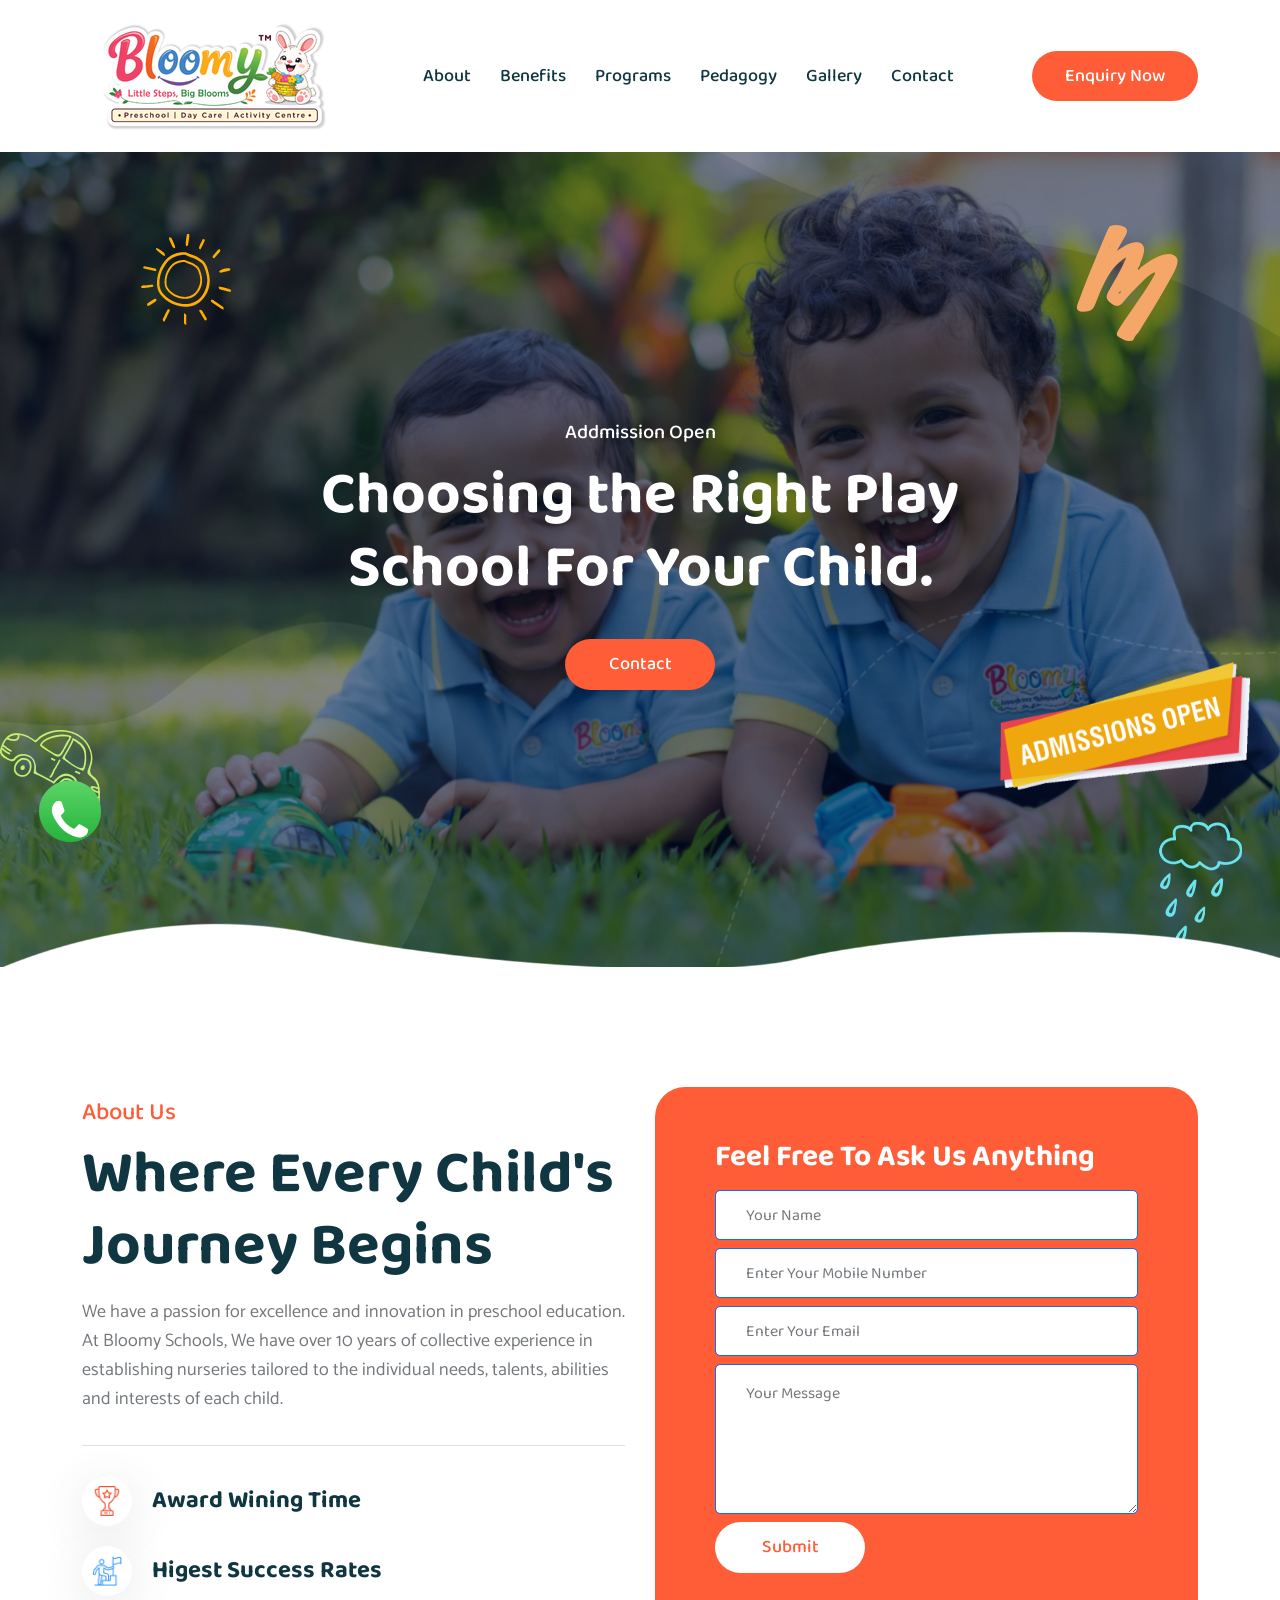
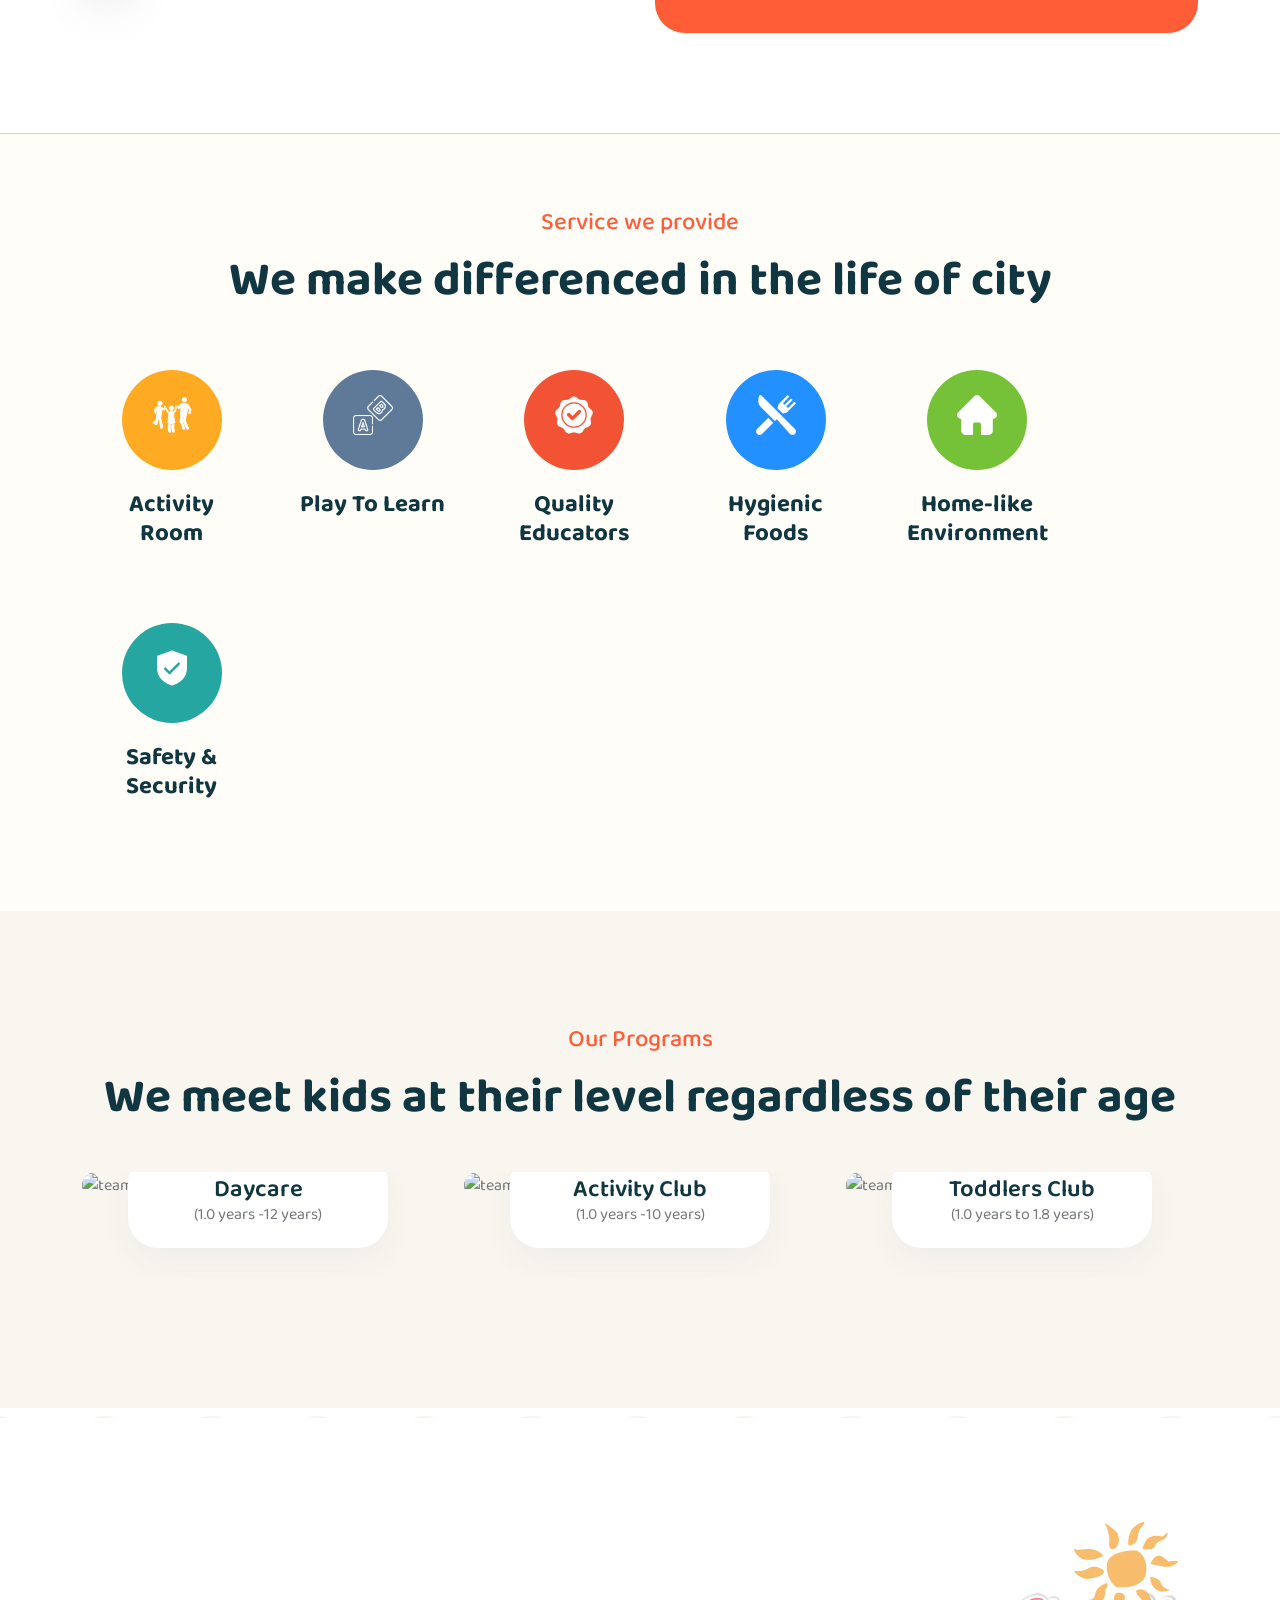
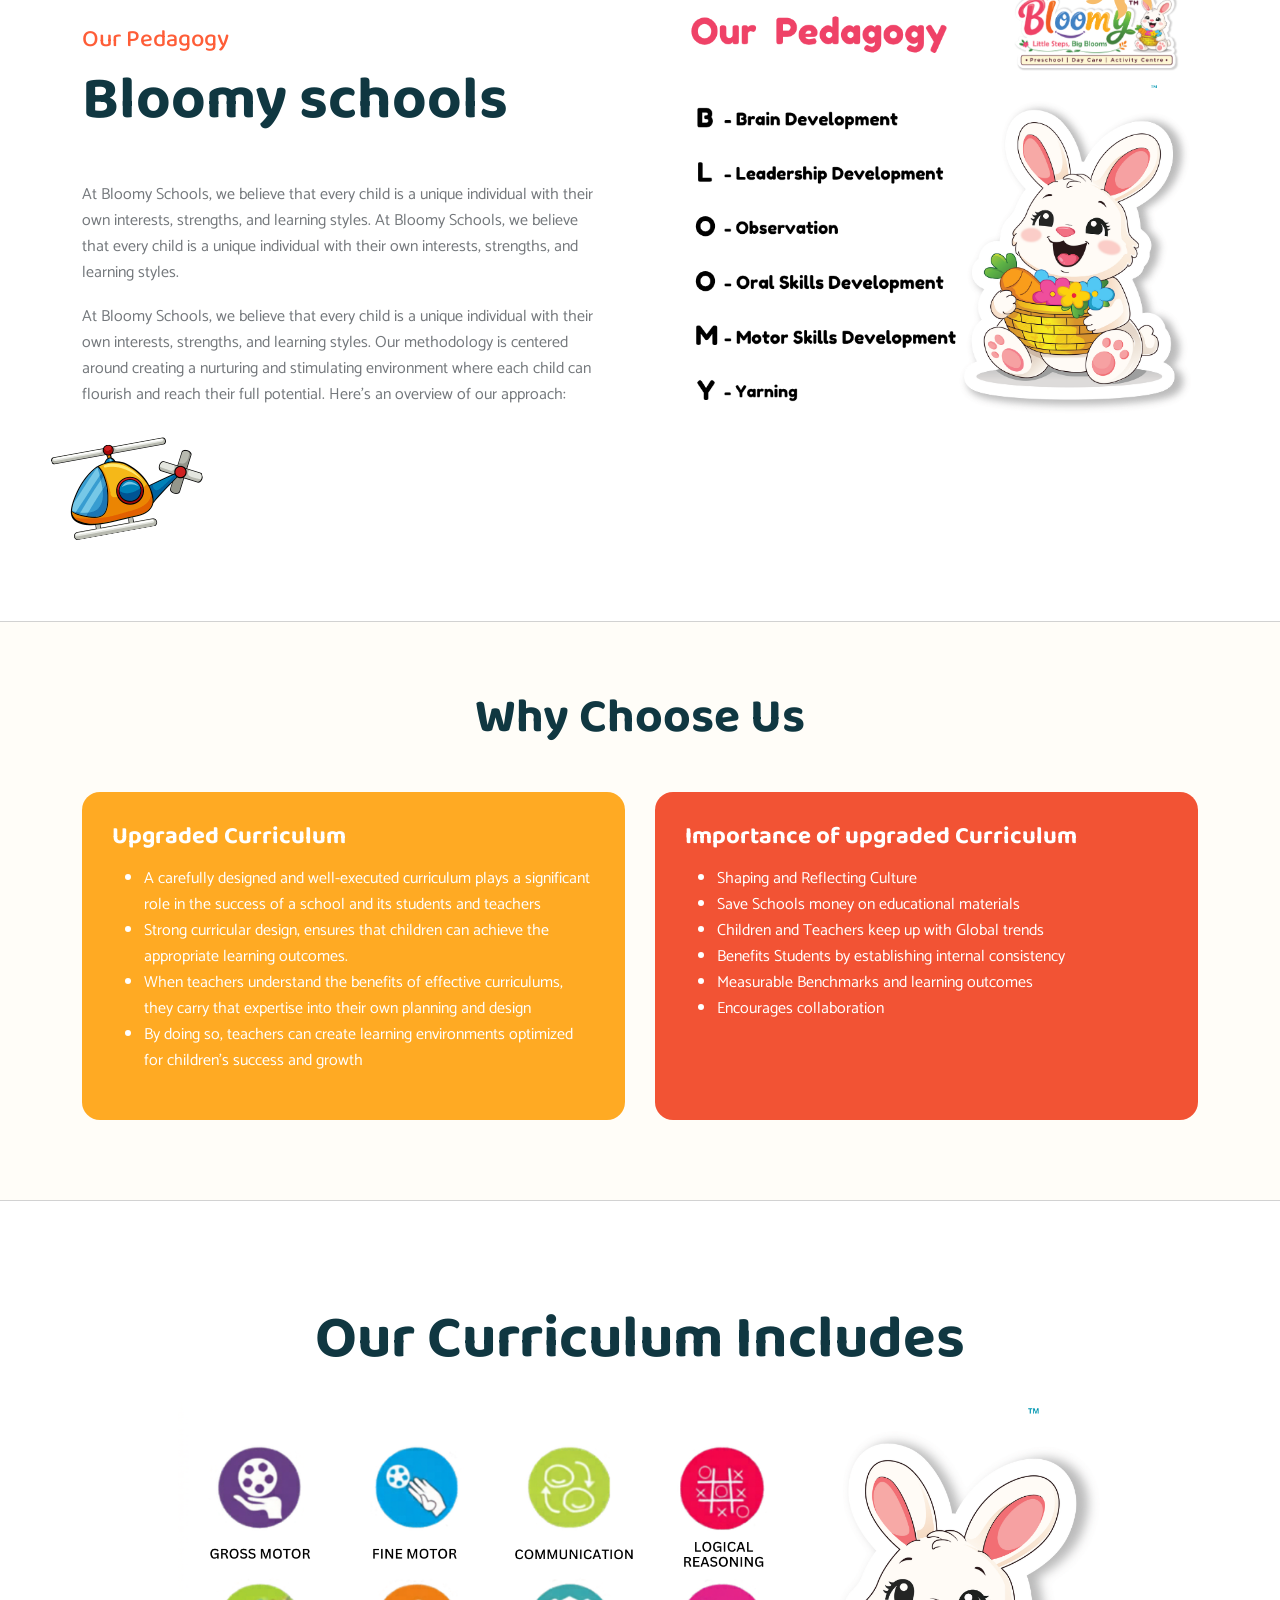
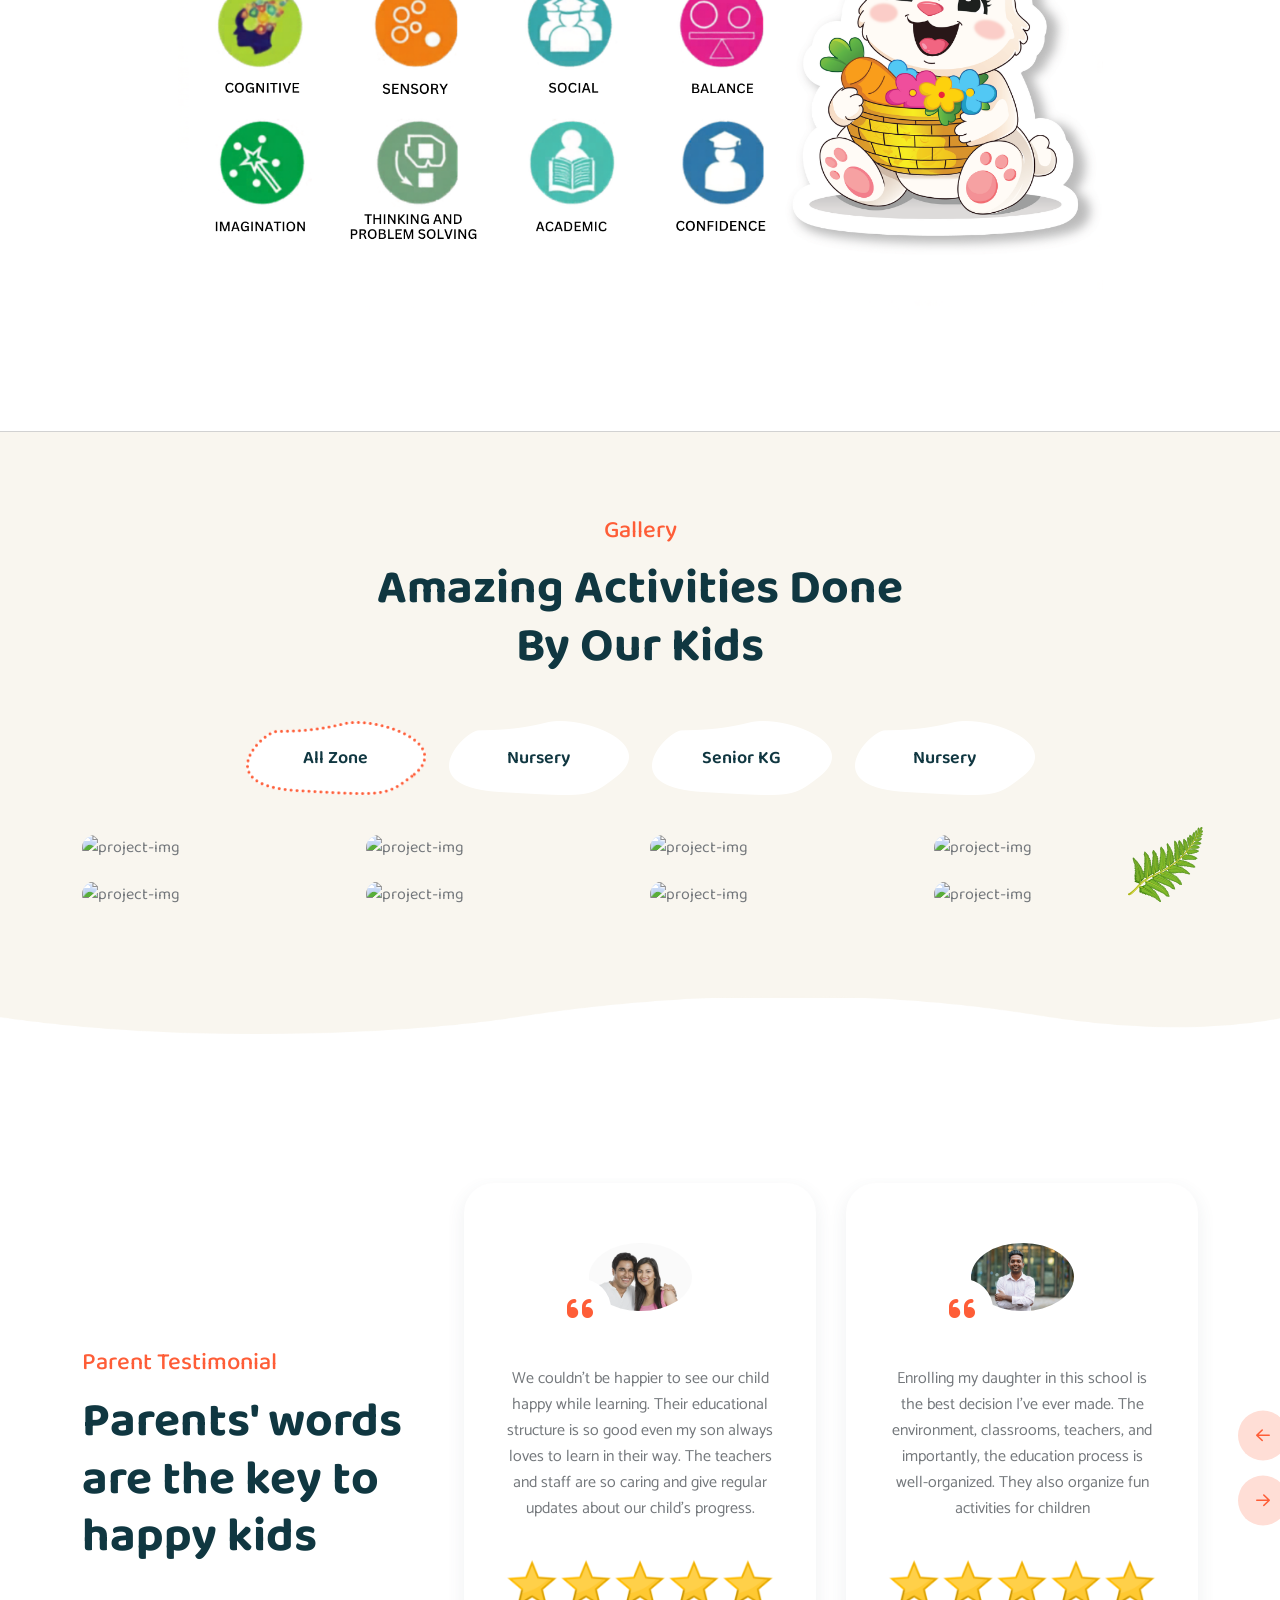
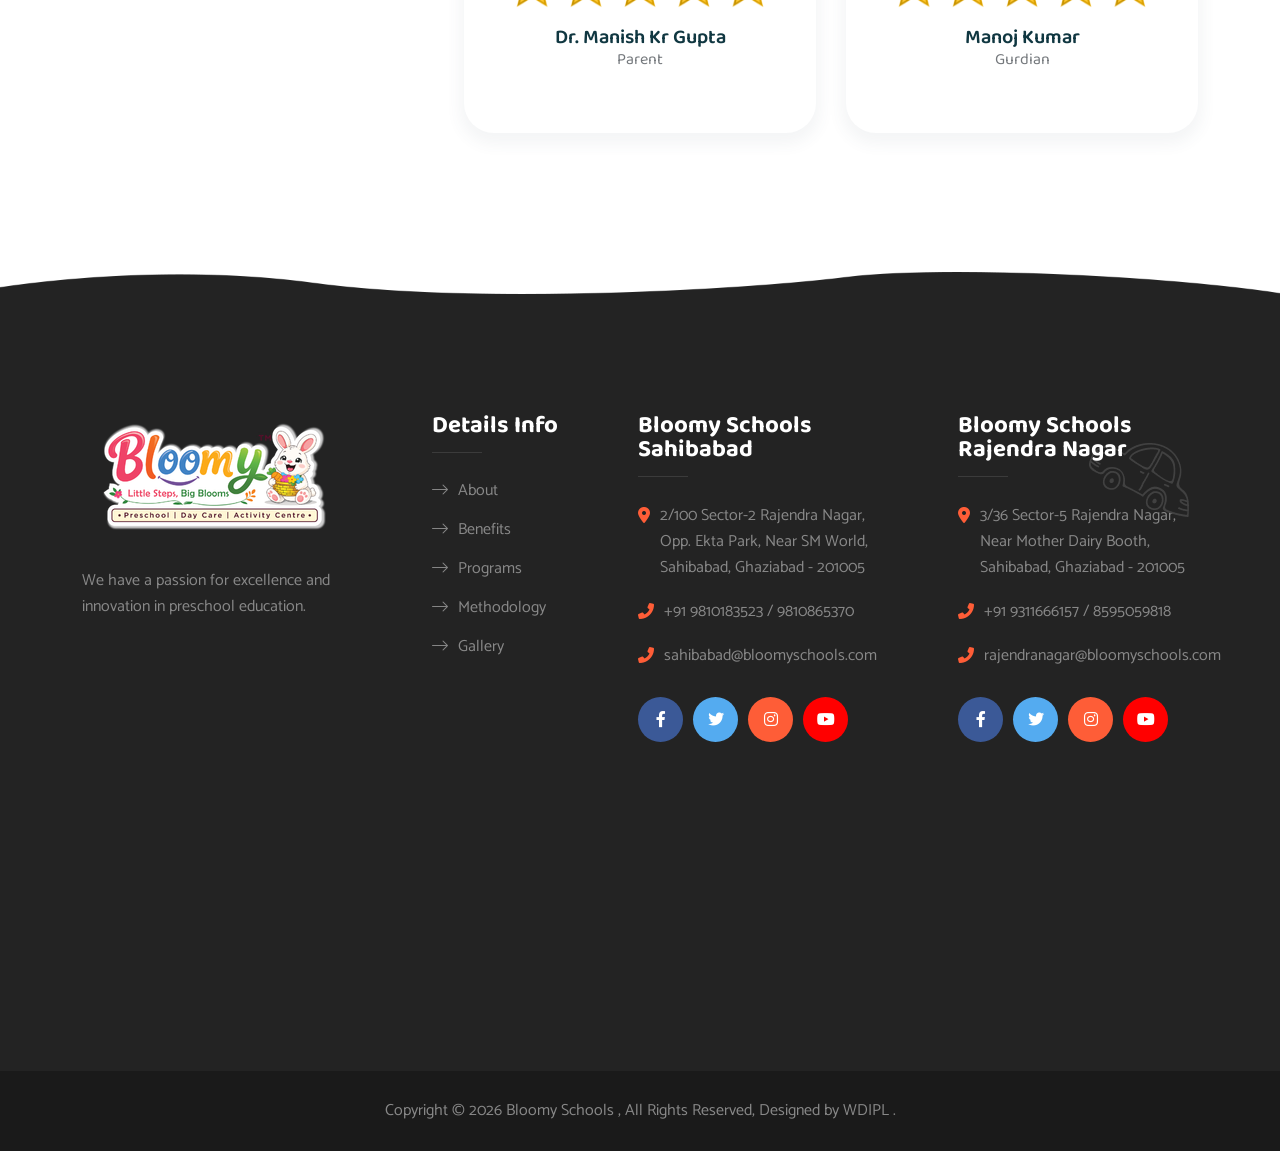
==== commit 645a535c: "first commit" ====
--- a/index.html
+++ b/index.html
@@ -1,8 +1,5 @@
 <!doctype html>
 <html class="no-js" lang="zxx">
-
-
-<script src="https://www.google.com/recaptcha/api.js?render=6Lekf7osAAAAANigDrBXPigXvIHu3E0vtnVl8Gd6"></script>
 <head>
     <meta charset="utf-8">
     <meta http-equiv="x-ua-compatible" content="ie=edge">
@@ -16,22 +13,8 @@
     <meta name="viewport" content="width=device-width, initial-scale=1, shrink-to-fit=no">
 
     <!-- Favicons - Place favicon.ico in the root directory -->
-    <!-- <link rel="apple-touch-icon" sizes="57x57" href="assets/img/favicons/apple-icon-57x57.png">
-    <link rel="apple-touch-icon" sizes="60x60" href="assets/img/favicons/apple-icon-60x60.png">
-    <link rel="apple-touch-icon" sizes="72x72" href="assets/img/favicons/apple-icon-72x72.png">
-    <link rel="apple-touch-icon" sizes="76x76" href="assets/img/favicons/apple-icon-76x76.png">
-    <link rel="apple-touch-icon" sizes="114x114" href="assets/img/favicons/apple-icon-114x114.png">
-    <link rel="apple-touch-icon" sizes="120x120" href="assets/img/favicons/apple-icon-120x120.png">
-    <link rel="apple-touch-icon" sizes="144x144" href="assets/img/favicons/apple-icon-144x144.png">
-    <link rel="apple-touch-icon" sizes="152x152" href="assets/img/favicons/apple-icon-152x152.png">
-    <link rel="apple-touch-icon" sizes="180x180" href="assets/img/favicons/apple-icon-180x180.png">
-    <link rel="icon" type="image/png" sizes="192x192" href="assets/img/favicons/android-icon-192x192.png">
-    <link rel="icon" type="image/png" sizes="32x32" href="assets/img/favicons/favicon-32x32.png">
-    <link rel="icon" type="image/png" sizes="96x96" href="assets/img/favicons/favicon-96x96.png">
-    <link rel="icon" type="image/png" sizes="16x16" href="assets/img/favicons/favicon-16x16.png"> -->
     <link rel="manifest" href="assets/img/favicons/manifest.json">
     <meta name="msapplication-TileColor" content="#ffffff">
-    <!-- <meta name="msapplication-TileImage" content="assets/img/favicons/ms-icon-144x144.png"> -->
     <meta name="theme-color" content="#ffffff">
 
     <link rel="icon" type="image/png" sizes="32x32" href="assets/img/favicon-32x32.png" />
@@ -54,13 +37,11 @@
     <link rel="stylesheet" href="assets/css/slick.min.css">
     <!-- Theme Custom CSS -->
     <link rel="stylesheet" href="assets/css/style.css">
+    <script src="https://www.google.com/recaptcha/api.js?render=6Lekf7osAAAAANigDrBXPigXvIHu3E0vtnVl8Gd6"></script>
 
 </head>
-
 <body>
-
     <!--************* Code Start From Here ************* -->
-
     <!--========== Preloader =========-->
     <div class="preloader">
         <!-- <button class="vs-btn wave-btn preloaderCls">Cancel Preloader </button>
@@ -112,31 +93,7 @@
 
     <!--======== Header ========-->
     <header class="vs-header">
-        <!--header-top-wrapper start-->
-        <!-- <div class="header-top-area d-none d-lg-block">
-            <div class="container">
-                <div class="row align-items-center justify-content-between">
-                    <div class="col-auto">
-                        <div class="header-notice">
-                            <span class="notice">M/s Makoons, BRAMHA SUN CITY, Digambar Nagar, Pune, Maharashtra
-                                411014</span>
-                        </div>
-                    </div>
-                    <div class="col-auto">
-                        <div class="header-links">
-                            <ul>
-                                <li><a href="#"><i class="fab fa-facebook-f"></i></a></li>
-                                <li><a href="https://twitter.com/"><i class="fab fa-twitter"></i></a></li>
-                                <li><a href="https://instagram.com/"><i class="fab fa-instagram"></i></a></li>
-                                <li><a href="https://linkedin.com/"><i class="fab fa-linkedin-in"></i></a></li>
-                                <li><a href="https://skype.com/"><i class="fab fa-skype"></i></a></li>
-                            </ul>
-                        </div>
-                    </div>
-                </div>
-            </div>
-        </div> -->
-        <!--header-top-wrapper end-->
+
         <!--vs-main-menu-wrapper start-->
         <div class="sticky-wrapper">
             <div class="sticky-active">
@@ -248,22 +205,14 @@
                     <p class="fs-md pb-30 mb-30 border-bottom">We have a passion for excellence and innovation in
                         preschool education. At Bloomy Schools, We have over 10 years of collective experience in
                         establishing nurseries tailored to the individual needs, talents, abilities and interests of
-                        each child.</p>
-                    <!-- <div class="check-list style-2 mb-40">
-                        <ul>
-                            <li>Children will enjoy having this little rabbit hopping together while they walk.</li>
-                            <li>Hopping Rabbit has a sweet face, flexible ears and real wood wheels</li>
-                            <li>Big blue rear wheels to help prevent the pull-along from toppling over</li>
-                        </ul>
-                    </div> -->
-
+                        each child.
+                    </p>
                     <div class="feature-box">
                         <div class="feature-icon">
                             <img src="assets/img/icon/trophy.png" width="30px" alt="icon">
                         </div>
                         <div class="feature-info">
                             <h4 class="feature-title">Award Wining Time</h4>
-
                         </div>
                     </div>
 
@@ -273,41 +222,31 @@
                         </div>
                         <div class="feature-info">
                             <h4 class="feature-title">Higest Success Rates</h4>
-
-                        </div>
-                    </div>
-
-
-                    <!-- <a href="#" class="vs-btn wave-btn style-1">More</a> -->
+                        </div>
+                    </div>
                 </div>
                 <div class="col-lg-6 wow fadeInRight" data-wow-delay="0.2s">
                     <div class="about-form-box bg-theme">
                         <h3 class="form-title">Feel Free To Ask Us Anything</h3>
-                        <!-- <p class="form-text">Sertively create standardized processes whereas scalable experiences.
-                            Progressively harness team driven sources afte capital. </p> -->
 						
 						<form action="form.php" method="post">
-                        <input type="text" class="w-100 form-control py-3 mb-2 border-primary" placeholder="Your Name"
-                            name="txtname" required>
-                        <input type="number" class="w-100 form-control py-3 mb-2 border-primary"
-                            placeholder="Enter Your Mobile Number" pattern="[0-9]{10}" maxlength="10" name="txtmobile"
-                            required>
-                        <input type="email" class="w-100 form-control py-3 mb-2 border-primary"
-                            placeholder="Enter Your Email" name="txtemail" required>
-                        <textarea class="w-100 form-control mb-2 border-primary" rows="8" cols="10" name="comments"
-                            placeholder="Your Message"></textarea>
-                        
-						<input type="hidden" id="g-recaptcha-response" name="g-recaptcha-response" >
-                         <button type="submit" class="vs-btn wave-btn btn-white">Submit</button>
+                            <input type="text" class="w-100 form-control py-3 mb-2 border-primary" placeholder="Your Name"
+                                name="txtname" required>
+                            <input type="number" class="w-100 form-control py-3 mb-2 border-primary"
+                                placeholder="Enter Your Mobile Number" pattern="[0-9]{10}" maxlength="10" name="txtmobile"
+                                required>
+                            <input type="email" class="w-100 form-control py-3 mb-2 border-primary"
+                                placeholder="Enter Your Email" name="txtemail" required>
+                            <textarea class="w-100 form-control mb-2 border-primary" rows="8" cols="10" name="comments"
+                                placeholder="Your Message"></textarea>
                             
-                    </form>
-						
-						
-					
-                    </div>
-                </div>
-            </div>
-
+                            <input type="hidden" id="g-recaptcha-response" name="g-recaptcha-response" >
+                            <button type="submit" class="vs-btn wave-btn btn-white">Submit</button>
+                                
+                        </form>
+                    </div>
+                </div>
+            </div>
         </div>
         <!-- <div class="shape-after"><img src="assets/img/shape/after-shape-8.png" alt="shape"></div> -->
         <div class="shape-mockup movingX d-none d-hd-block" data-top="15%" data-left="6%"><img
@@ -337,13 +276,11 @@
                             <h4>Activity Room</h4>
                         </span>
 
-
                         <span class="sr-icon-btn active" id="nav-two-tab" data-bs-toggle="tab" data-bs-target="#nav-two"
                             type="button" role="tab" aria-controls="nav-two" aria-selected="false">
                             <span class="bg2 bg-css"><img src="assets/img/new-img/ss2.png" alt="icon"></span>
                             <h4>Play To Learn</h4>
                         </span>
-
 
                         <span class="sr-icon-btn active" id="nav-three-tab" data-bs-toggle="tab"
                             data-bs-target="#nav-three" type="button" role="tab" aria-controls="nav-three"
@@ -360,7 +297,6 @@
                             <h4>Hygienic Foods</h4>
                         </span>
 
-
                         <span class="sr-icon-btn active" id="nav-five-tab" data-bs-toggle="tab"
                             data-bs-target="#nav-five" type="button" role="tab" aria-controls="nav-five"
                             aria-selected="false">
@@ -376,21 +312,8 @@
                         </span>
                     </div>
                 </div>
-
-                <!-- <div class="col-xl-2 col-md-2 order-xl-3 order-2 wow fadeInRight" data-wow-delay="0.2s">
-                    <div class="nav nav-tabs service-tab" id="service-tab2" role="tablist">
-                        < </div>
-                    </div>
-                </div> -->
-            </div>
-            <!-- <div class="shape-mockup rotate d-none d-hd-block" data-top="16%" data-left="6%"><img
-                    src="assets/img/icon/star-8.png" alt="shapes"></div>
-            <div class="shape-mockup shapePulse d-none d-hd-block" data-bottom="16%" data-left="6%"><img
-                    src="assets/img/icon/draw-1.png" alt="shapes"></div>
-            <div class="shape-mockup movingX rotate d-none d-hd-block" data-top="22%" data-right="7%"><img
-                    src="assets/img/icon/star-9.png" alt="shapes"></div>
-            <div class="shape-mockup moving d-none d-hd-block" data-bottom="20%" data-right="10%"><img
-                    src="assets/img/icon/apple-2.png" alt="shapes"></div> -->
+            </div>
+        </div>
     </section>
     <!--======== / Service Section ========-->
 
@@ -406,7 +329,6 @@
                 <!-- Single blog -->
                 <div class="col-lg-4 col-md-6 wow fadeInUp" data-wow-delay="0.2s">
                     <div class="vs-blog blog-card">
-
                         <div class="team-box">
                             <div class="team-img">
                                 <img src="assets/img/new-img/g3.jpg" alt="team">
@@ -416,15 +338,11 @@
                                 <span class="team-desig">(1.0 years -12 years)</span>
                             </div>
                         </div>
-
-
-                    </div>
-                </div>
-
+                    </div>
+                </div>
 
                 <div class="col-lg-4 col-md-6 wow fadeInUp" data-wow-delay="0.2s">
                     <div class="vs-blog blog-card">
-
                         <div class="team-box">
                             <div class="team-img">
                                 <img src="assets/img/new-img/g5.jpg" alt="team">
@@ -434,13 +352,11 @@
                                 <span class="team-desig">(1.0 years -10 years)</span>
                             </div>
                         </div>
-
                     </div>
                 </div>
 
                 <div class="col-lg-4 col-md-6 wow fadeInUp" data-wow-delay="0.2s">
                     <div class="vs-blog blog-card">
-
                         <div class="team-box">
                             <div class="team-img">
                                 <img src="assets/img/new-img/g4.jpg" alt="team">
@@ -450,22 +366,11 @@
                                 <span class="team-desig">(1.0 years to 1.8 years)</span>
                             </div>
                         </div>
-
-
-                    </div>
-                </div>
-
+                    </div>
+                </div>
 
                 <div class="col-lg-4 col-md-6 wow fadeInUp" data-wow-delay="0.2s">
                     <div class="vs-blog blog-card">
-                        <!-- <div class="blog-content shadow-none">
-                            <img src="assets/img/new-img/g8.jpg" alt="blog">
-                            <h4 class="blog-title">Playgroup</h4>
-                            <p>(1.8 years – 2.5 years)
-                            </p>
-                        </div> -->
-
-
                         <div class="team-box">
                             <div class="team-img">
                                 <img src="assets/img/new-img/g8.jpg" alt="team">
@@ -475,22 +380,11 @@
                                 <span class="team-desig">(1.8 years – 2.5 years)</span>
                             </div>
                         </div>
-
-
-                    </div>
-                </div>
-
+                    </div>
+                </div>
 
                 <div class="col-lg-4 col-md-6 wow fadeInUp" data-wow-delay="0.2s">
                     <div class="vs-blog blog-card">
-                        <!-- <div class="blog-content shadow-none">
-                            <img src="assets/img/new-img/g6.jpg" alt="blog">
-                            <h4 class="blog-title">Nursery</h4>
-                            <p>(2.5 years -3.5 years)
-                            </p>
-                        </div> -->
-
-
                         <div class="team-box">
                             <div class="team-img">
                                 <img src="assets/img/new-img/g6.jpg" alt="team">
@@ -500,21 +394,11 @@
                                 <span class="team-desig">(2.5 years -3.5 years)</span>
                             </div>
                         </div>
-
-
-                    </div>
-                </div>
-
+                    </div>
+                </div>
 
                 <div class="col-lg-4 col-md-6 wow fadeInUp" data-wow-delay="0.2s">
                     <div class="vs-blog blog-card">
-                        <!-- <div class="blog-content shadow-none">
-                            <img src="assets/img/new-img/g1.jpg" alt="blog">
-                            <h4 class="blog-title">Junior KG</h4>
-                            <p>(3.5 years -4.5 years)
-                            </p>
-                        </div> -->
-
                         <div class="team-box">
                             <div class="team-img">
                                 <img src="assets/img/new-img/g1.jpg" alt="team">
@@ -524,21 +408,11 @@
                                 <span class="team-desig">(3.5 years -4.5 years)</span>
                             </div>
                         </div>
-
-
-                    </div>
-                </div>
-
+                    </div>
+                </div>
 
                 <div class="col-lg-4 col-md-6 wow fadeInUp" data-wow-delay="0.2s">
                     <div class="vs-blog blog-card">
-                        <!-- <div class="blog-content shadow-none">
-                            <img src="assets/img/new-img/b2.jpg" alt="blog">
-                            <h4 class="blog-title">Senior KG</h4>
-                            <p>(4.5 years -5.5 years) </p>
-                        </div> -->
-
-
                         <div class="team-box">
                             <div class="team-img">
                                 <img src="assets/img/new-img/b2.jpg" alt="team">
@@ -548,14 +422,8 @@
                                 <span class="team-desig">(4.5 years -5.5 years) </span>
                             </div>
                         </div>
-
-
-                    </div>
-                </div>
-
-
-
-
+                    </div>
+                </div>
             </div>
         </div>
     </section>
@@ -579,53 +447,30 @@
                                 their own interests, strengths, and learning styles. At Bloomy Schools, we
                                 believe that every child is a unique individual with their own interests, strengths, and
                                 learning styles.
-
                             </p>
                             <p>At Bloomy Schools, we believe that every child is a unique individual with
                                 their own interests, strengths, and learning styles. Our methodology is centered around
                                 creating a nurturing and stimulating environment where each child can flourish and reach
                                 their full potential. Here's an overview of our approach:</p>
                         </div>
-
                     </div>
                 </div>
 
                 <div class="col-lg-6 wow fadeInLeft" data-wow-delay="0.2s">
-                    <!-- <div class="row why-images">
-                        <div class="col-6">
-                            <div class="long-img">
-                                <img src="assets/img/normal/why-1.jpg" alt="photo">
-                            </div>
-                        </div>
-                        <div class="col-6">
-                            <div class="short-img mb-30">
-                                <img src="assets/img/normal/why-2.jpg" alt="photo">
-                            </div>
-                            <div class="short-img">
-                                <img src="assets/img/normal/why-3.jpg" alt="photo">
-                            </div>
-                        </div>
-                    </div> -->
                     <img src="assets/img/new-img/methedology.png">
                 </div>
             </div>
         </div>
         <div class="section-before style-2"><img src="assets/img/shape/main-shape-before.png" alt="shape"></div>
-        <!-- <div class="section-after style-2"><img src="assets/img/shape/main-shape-after-2.png" alt="shape"></div> -->
-        <!-- <div class="shape-mockup movingX d-none d-xl-block" data-top="12%" data-left="4%"><img
-                src="assets/img/icon/animal-1.png" alt="shapes"></div> -->
         <div class="shape-mockup moving d-none d-xl-block" data-bottom="10%" data-left="4%"><img
                 src="assets/img/icon/halicopter.png" alt="shapes"></div>
         <div class="shape-mockup rotate d-none d-lg-block" data-top="13%" data-right="8%"><img
                 src="assets/img/icon/sun-5.png" alt="shapes"></div>
-        <!-- <div class="shape-mockup shapePulse d-none d-xl-block" data-bottom="18%" data-right="7%"><img
-                src="assets/img/icon/dog-2.png" alt="shapes"></div> -->
     </section>
     <!--======== / methodologay Section ========-->
 
-
-     <!--======== Service Section ========-->
-     <section class="service-section bg-smoke-two section-p-80" id="Benefits">
+    <!--======== Service Section ========-->
+    <section class="service-section bg-smoke-two section-p-80" id="Benefits">
         <div class="container">
             <div class="title-area text-center wow fadeInUp" data-wow-delay="0.2s">
                 <!-- <span class="sub-title">Service we provide</span> -->
@@ -644,7 +489,6 @@
                     </ul>
                 </div>
 
-
                 <div class="wow fadeInLeft bg3 why" data-wow-delay="0.2s">
                     <h4>Importance of upgraded Curriculum</h4>
                     <ul>
@@ -656,32 +500,25 @@
                         <li>Encourages collaboration</li>
                     </ul>
                 </div>
-
-            </div>
-           
+            </div>
+        </div>
     </section>
     <!--======== / Service Section ========-->
 
-<section class="service-three">
-
-    <div class="sec-title text-center">
-        <h2 class="sec-title big-title">Our Curriculum Includes</h2>
-    </div>
-
-    <div class="container">
-        <div class="row justify-content-center">
-            
-            <div class="col-lg-10 text-center wow fadeInUp" data-wow-delay="0.2s">
-                
-                <div class="curriculum-box">
-                    <img src="assets/img/curriculum.png" alt="Curriculum">
-                </div>
-
-            </div>
-
-        </div>
-    </div>
-</section>
+    <section class="service-three">
+        <div class="sec-title text-center">
+            <h2 class="sec-title big-title">Our Curriculum Includes</h2>
+        </div>
+        <div class="container">
+            <div class="row justify-content-center">
+                <div class="col-lg-10 text-center wow fadeInUp" data-wow-delay="0.2s">
+                    <div class="curriculum-box">
+                        <img src="assets/img/curriculum.png" alt="Curriculum">
+                    </div>
+                </div>
+            </div>
+        </div>
+    </section>
 
     <!--======== gellary ========-->
     <section class="project-section bg-smoke space-extra" id="Gallery">
@@ -804,8 +641,6 @@
                     <div class="text-center text-lg-start">
                         <span class="sub-title">Parent Testimonial</span>
                         <h2 class="sec-title">Parents' words are the key to happy kids</h2>
-                        <!-- <p class="mb-30">Monotonectally conceptualize economically sound value after accurate growth strategies. Quickly parallel task client-centric materials technologies.</p> -->
-                        <!-- <a href="shop-details.html" class="vs-btn wave-btn style-1">View All Reviews</a> -->
                     </div>
                 </div>
                 <div class="col-lg-8 wow fadeInRight" data-wow-delay="0.2s">
@@ -883,8 +718,6 @@
         </div>
     </section>
     <!--======== / Testimonial Section ========-->
-
-
 
     <!--==============================
 	Footer Area
@@ -909,17 +742,14 @@
                                 </div>
                                 <p class="about-text">We have a passion for excellence and innovation in preschool
                                     education. </p>
-
-                            </div>
-                        </div>
-                    </div>
-
+                            </div>
+                        </div>
+                    </div>
 
                     <div class="col-xl-auto col-md-6 wow fadeInUp" data-wow-delay="0.4s">
                         <div class="widget footer-widget widget_nav_menu">
                             <h4 class="widget_title">Details Info</h4>
                             <ul class="menu">
-
                                 <li><a href="#contact">About</a></li>
                                 <li><a href="#Benefits">Benefits</a></li>
                                 <li><a href="#Programs">Programs</a></li>
@@ -939,7 +769,6 @@
 
                                 <p class="footer-info"><i class="fas fa-phone-alt"></i><a
                                         href="#">sahibabad@bloomyschools.com  </a></p>
-
 
                                 <div class="multi-social">
                                     <a href="https://www.facebook.com/bloomyschools/">
@@ -960,7 +789,6 @@
                                     width="100%" height="200" style="border:0;" allowfullscreen="" loading="lazy"
                                     referrerpolicy="no-referrer-when-downgrade"></iframe>
 
-
                             </div>
                         </div>
                     </div>
@@ -976,8 +804,6 @@
 
                                 <p class="footer-info"><i class="fas fa-phone-alt"></i><a
                                         href="#">rajendranagar@bloomyschools.com</a></p>
-
-
                                 <div class="multi-social">
                                     <a href="https://www.facebook.com/bloomyschools.rajendranagr"><i
                                             class="fab fa-facebook-f"></i></a>
@@ -993,48 +819,9 @@
                                 <iframe src="https://www.google.com/maps/embed?pb=!1m18!1m12!1m3!1d3500.2705039499956!2d77.3576863!3d28.6815538!2m3!1f0!2f0!3f0!3m2!1i1024!2i768!4f13.1!3m3!1m2!1s0x390cfbf024733f1d%3A0xb999cc4ca1b6d67b!2sBloomy%20Preschool%20%7C%20Daycare%20%26%20Activity%20Center%20-%20Rajendra%20Nagar!5e0!3m2!1sen!2sin!4v1776025250223!5m2!1sen!2sin"
                                     width="100%" height="200" style="border:0;" allowfullscreen="" loading="lazy"
                                     referrerpolicy="no-referrer-when-downgrade"></iframe>
-
-                            </div>
-                        </div>
-                    </div>
-
-                    <!-- Footer Widget-->
-                    <!-- <div class="col-xl-auto col-md-6 wow fadeInUp" data-wow-delay="0.4s">
-                        <div class="widget footer-widget widget_nav_menu">
-                            <h4 class="widget_title">Details Info</h4>
-                            <ul class="menu">
-
-                                <li><a href="#contact">About</a></li>
-                                <li><a href="#Benefits">Benefits</a></li>
-                                <li><a href="#Programs">Programs</a></li>
-                                <li><a href="#Methodology">Methodology</a></li>
-                                <li><a href="#Gallery">Gallery</a></li>
-                            </ul>
-                        </div>
-                    </div>
-
-                    <div class="col-xl-auto col-md-6 wow fadeInUp" data-wow-delay="0.4s">
-                        <iframe
-                            src="https://www.google.com/maps/embed?pb=!1m14!1m8!1m3!1d7565.125125854389!2d73.9143262!3d18.5486596!3m2!1i1024!2i768!4f13.1!3m3!1m2!1s0x3bc2c13e5fa63621%3A0x708c4bf8bbcbac00!2sMakoons%20Play%20School%20Wadgaon%20Sheri%20Pune!5e0!3m2!1sen!2sin!4v1715516057305!5m2!1sen!2sin"
-                            width="100%" height="300" style="border:0;" allowfullscreen="" loading="lazy"
-                            referrerpolicy="no-referrer-when-downgrade"></iframe>
-                    </div>
-
-                    <div class="col-xl-auto col-md-6 wow fadeInUp" data-wow-delay="0.8s">
-                        <div class="widget footer-widget">
-                            <h3 class="widget_title">Contact Us</h3>
-                            <div class="vs-widget-contact">
-                                <p class="footer-info"><i class="fas fa-map-marker-alt"></i>M/s Makoons, BRAMHA SUN
-                                    CITY, Digambar Nagar, Pune, Maharashtra 411014</p>
-
-                                <p class="footer-info"><i class="fas fa-phone-alt"></i><a href="tel:+917796635311">+91
-                                        7796635311</a></p>
-                            </div>
-                        </div>
-                    </div> -->
-
-
-
+                            </div>
+                        </div>
+                    </div>
                 </div>
             </div>
         </div>
@@ -1048,7 +835,6 @@
     <!--********************************
 			Code End  Here 
 	******************************** -->
-
 
     <div class="button-bootm">
         <a href="#contact"><img src="assets/img/adm.gif" id="showPopupButton"></a>
@@ -1090,18 +876,13 @@
     <script src="assets/js/ajax-mail.js"></script>
     <!-- Main Js File -->
     <script src="assets/js/main.js"></script>
-    
-
-<script>
-grecaptcha.ready(function() {
-    grecaptcha.execute('6Lekf7osAAAAANigDrBXPigXvIHu3E0vtnVl8Gd6', {action: 'submit'}).then(function(token) {
-        document.getElementById('g-recaptcha-response').value = token;
+
+    <script>
+    grecaptcha.ready(function() {
+        grecaptcha.execute('6Lekf7osAAAAANigDrBXPigXvIHu3E0vtnVl8Gd6', {action: 'submit'}).then(function(token) {
+            document.getElementById('g-recaptcha-response').value = token;
+        });
     });
-});
-</script>
-
+    </script>
 </body>
-
-
-
 </html>
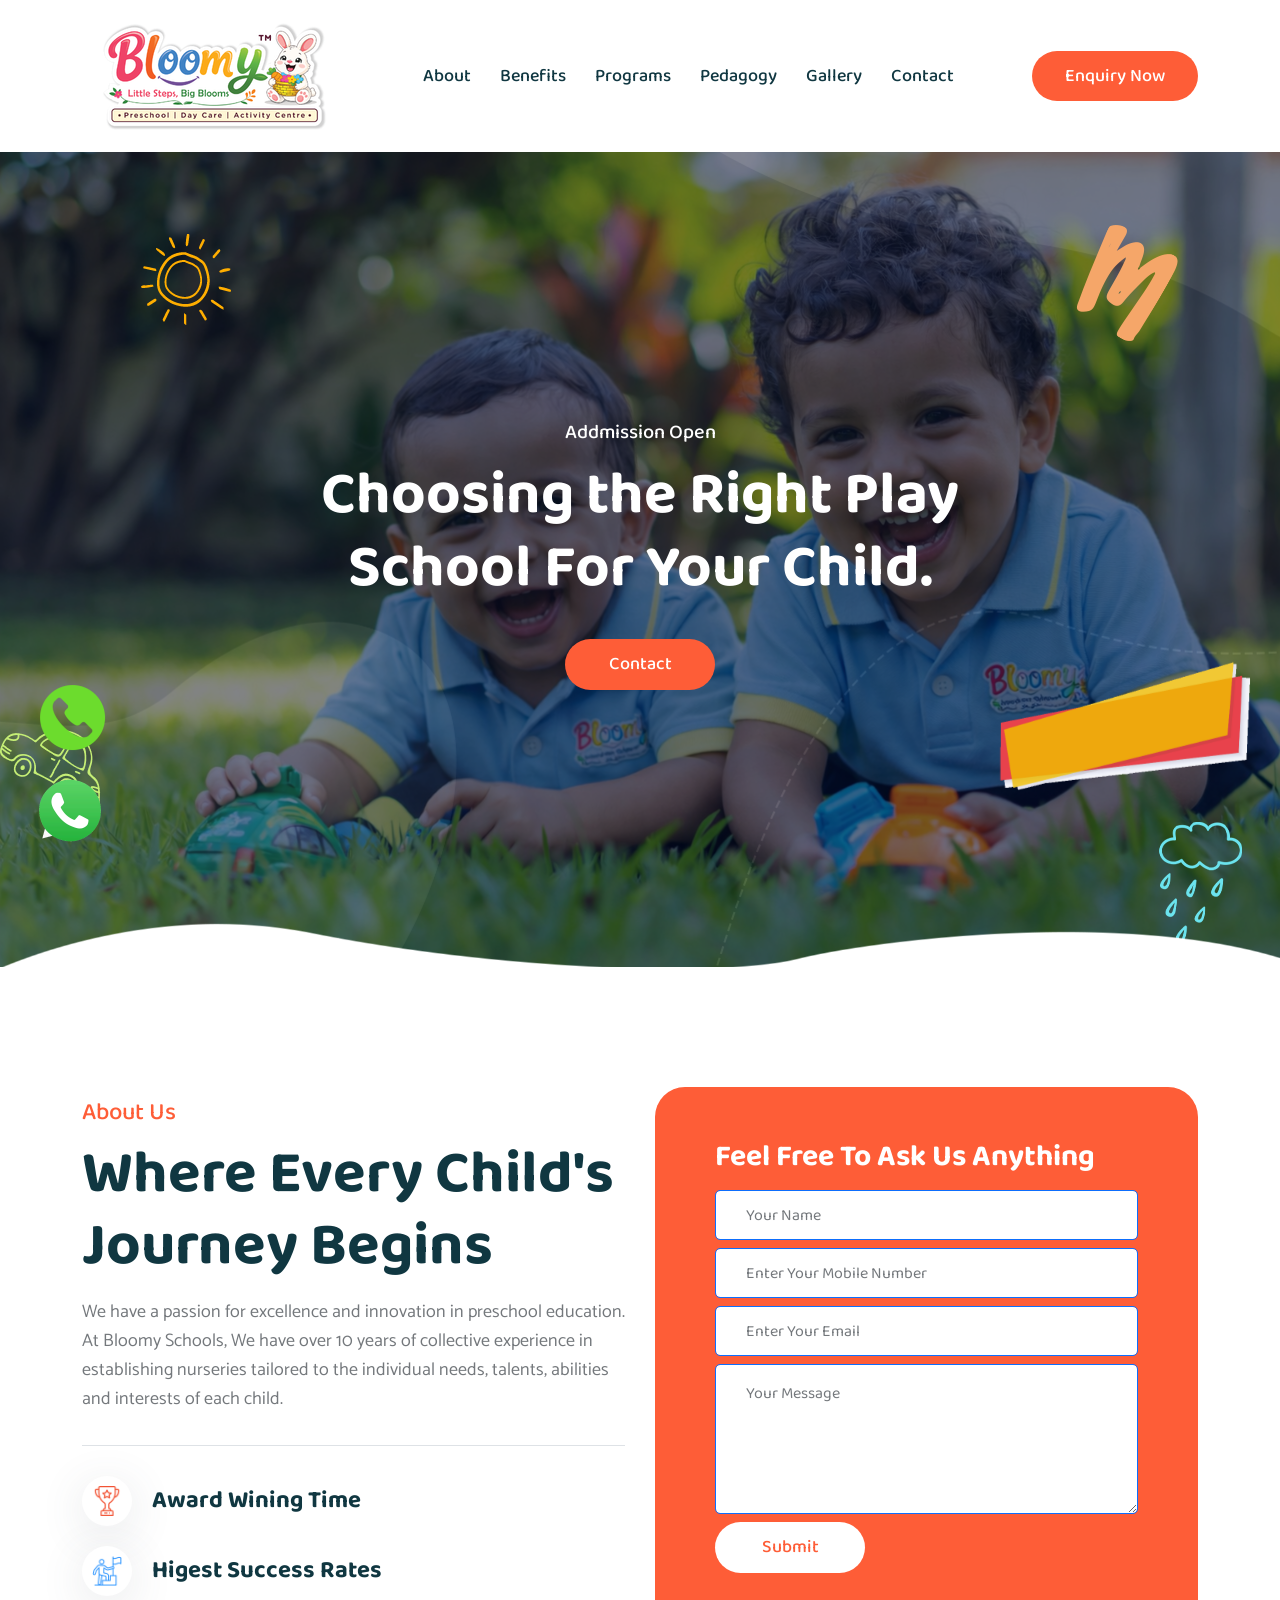
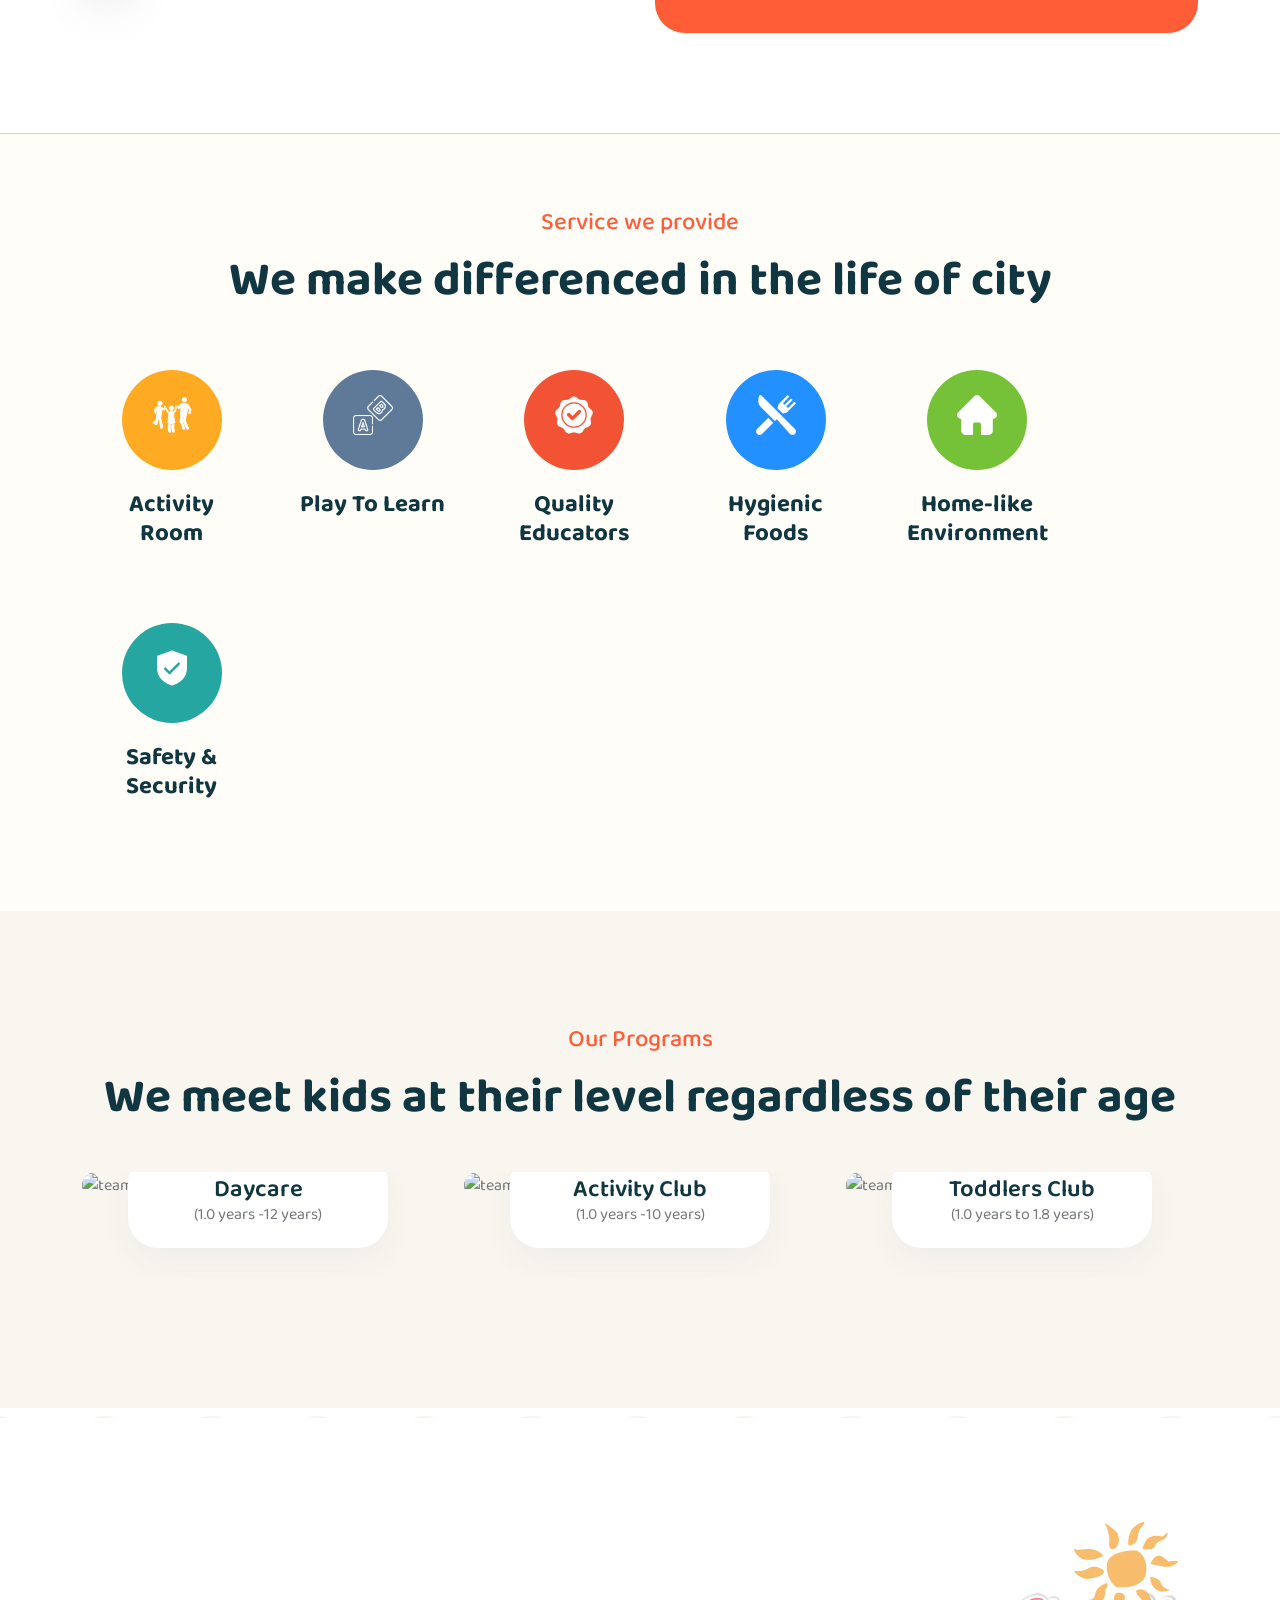
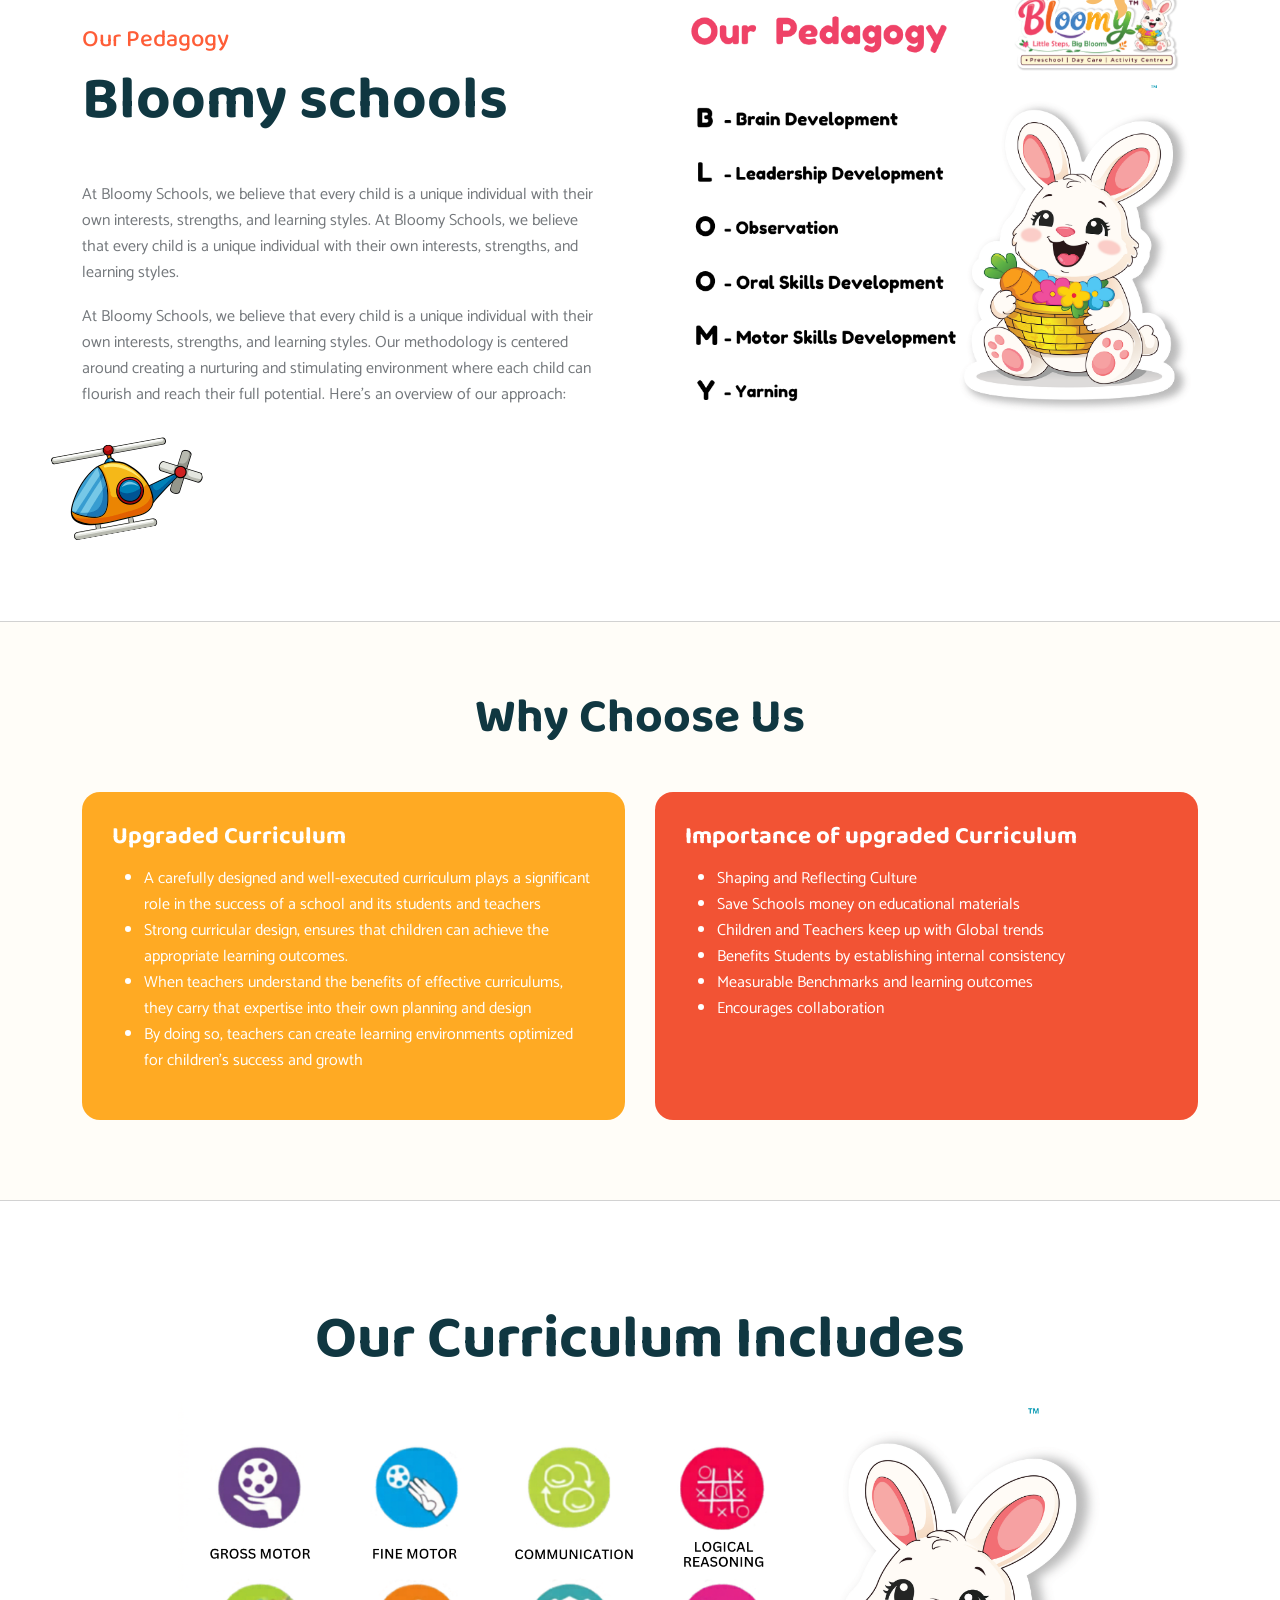
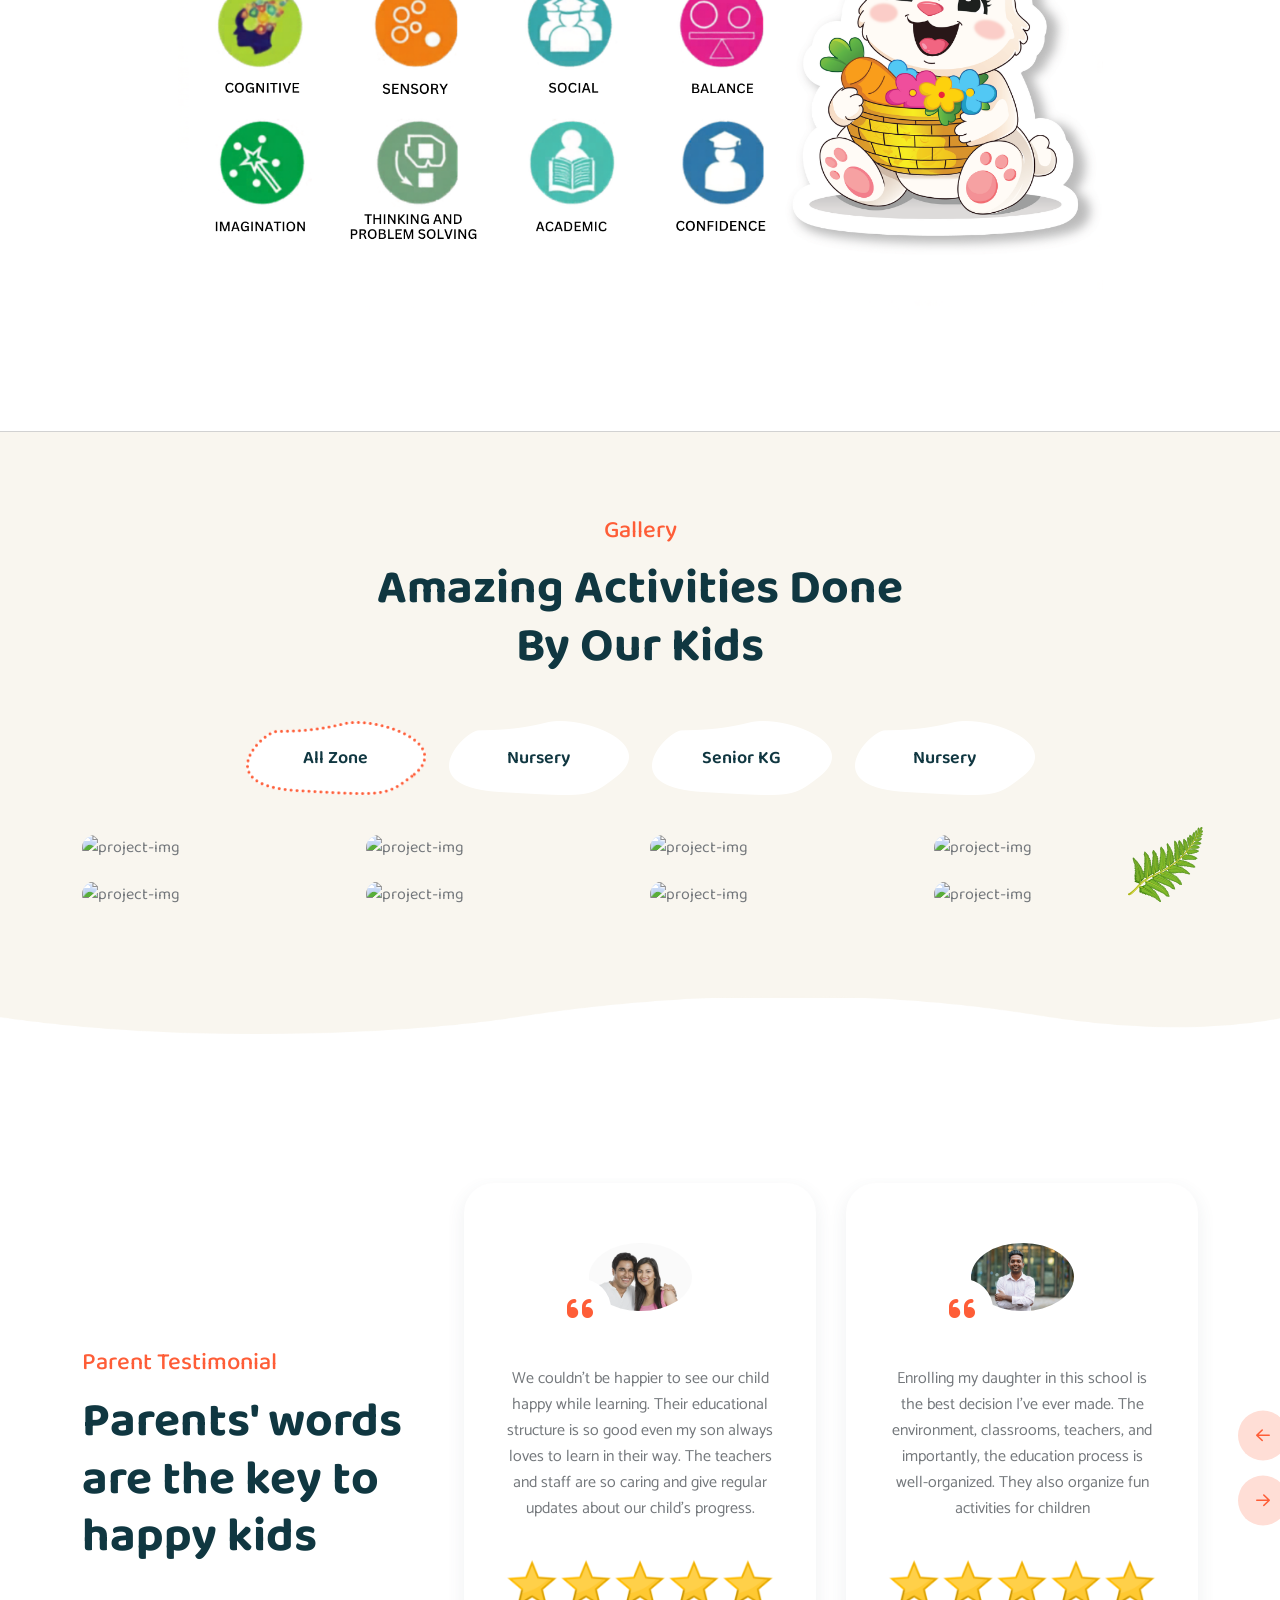
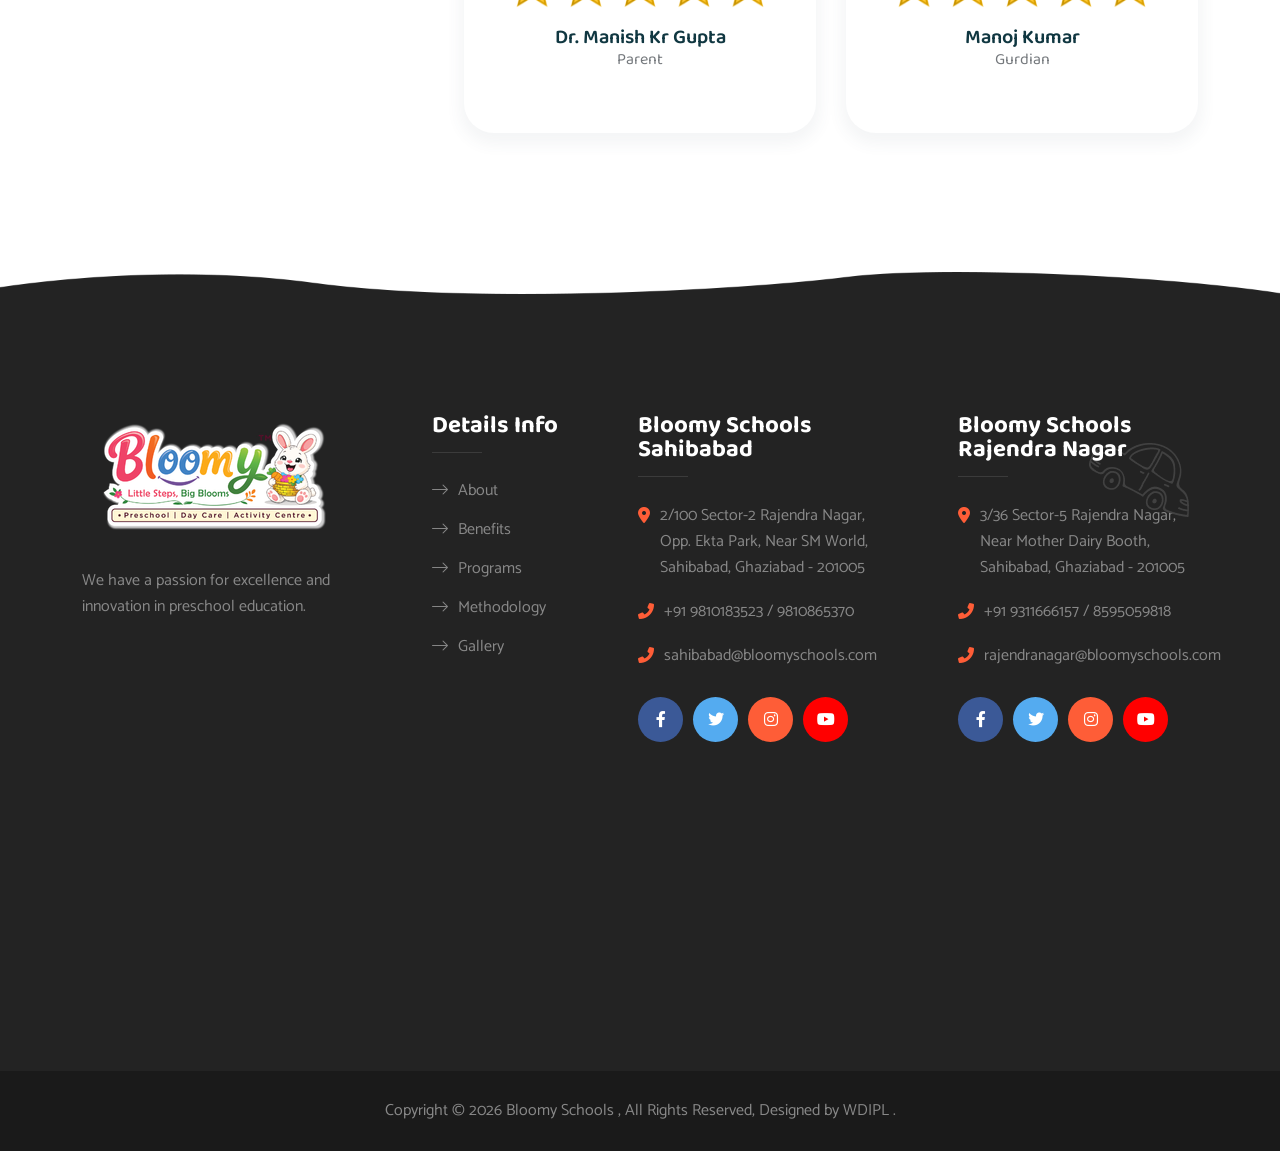
==== commit 91f55c00: "Done" ====
--- a/index.html
+++ b/index.html
@@ -37,7 +37,8 @@
     <link rel="stylesheet" href="assets/css/slick.min.css">
     <!-- Theme Custom CSS -->
     <link rel="stylesheet" href="assets/css/style.css">
-    <script src="https://www.google.com/recaptcha/api.js?render=6Lekf7osAAAAANigDrBXPigXvIHu3E0vtnVl8Gd6"></script>
+    <script src="https://www.google.com/recaptcha/api.js" async defer></script>
+    <!-- <script src="https://www.google.com/recaptcha/api.js?render=6Lekf7osAAAAANigDrBXPigXvIHu3E0vtnVl8Gd6"></script> -->
 
 </head>
 <body>
@@ -231,17 +232,24 @@
 						
 						<form action="form.php" method="post">
                             <input type="text" class="w-100 form-control py-3 mb-2 border-primary" placeholder="Your Name"
-                                name="txtname" required>
-                            <input type="number" class="w-100 form-control py-3 mb-2 border-primary"
-                                placeholder="Enter Your Mobile Number" pattern="[0-9]{10}" maxlength="10" name="txtmobile"
+                                name="name" required>
+                            <input type="tel" class="w-100 form-control py-3 mb-2 border-primary"
+                                placeholder="Enter Your Mobile Number" pattern="[0-9]{10}" name="mobile"
                                 required>
                             <input type="email" class="w-100 form-control py-3 mb-2 border-primary"
-                                placeholder="Enter Your Email" name="txtemail" required>
+                                placeholder="Enter Your Email" name="email" required>
                             <textarea class="w-100 form-control mb-2 border-primary" rows="8" cols="10" name="comments"
                                 placeholder="Your Message"></textarea>
                             
                             <input type="hidden" id="g-recaptcha-response" name="g-recaptcha-response" >
-                            <button type="submit" class="vs-btn wave-btn btn-white">Submit</button>
+                            <!-- <button type="submit" class="vs-btn wave-btn btn-white">Submit</button> -->
+                            <button
+                                class="vs-btn wave-btn btn-white g-recaptcha"
+                                data-sitekey="6LdlEf0rAAAAAE3VLb3ipKPgJmc8pjs_DjgyKN_W"
+                                data-callback="onSubmit"
+                                onclick="window._activeForm = this.form">
+                                Submit
+                            </button>
                                 
                         </form>
                     </div>
@@ -837,13 +845,19 @@
 	******************************** -->
 
     <div class="button-bootm">
-        <a href="#contact"><img src="assets/img/adm.gif" id="showPopupButton"></a>
+        <a href="javascript:void(0)" onclick="openFormPopup()"><img src="assets/img/adm.gif" id="showPopupButton"></a>
         <!-- <img src="assets/images/call.gif"> -->
     </div>
 
     <div class="w-button-bootm">
         <a href="https://wa.me/9810865370" target="_blank"><img src="assets/img/w.gif"></a>
         <!-- <img src="assets/images/call.gif"> -->
+    </div>
+    
+    <div class="call-button-bootm">
+        <a href="tel:+919810865370">
+            <img src="assets/img4/call.png">
+        </a>
     </div>
 
     <!-- Scroll To Top -->
@@ -877,12 +891,71 @@
     <!-- Main Js File -->
     <script src="assets/js/main.js"></script>
 
+    <div id="formPopup" style="display:none; position:fixed; top:0; left:0; width:100%; height:100%; background:rgba(0,0,0,0.6); z-index:9999;">
+    
+        <div style="background:#fff; max-width:420px; margin:8% auto; padding:25px; border-radius:10px; position:relative;" class="about-form-box bg-theme">
+            
+            <span onclick="closeFormPopup()" style="position:absolute; right:15px; top:10px; font-size:22px; cursor:pointer;">×</span>
+
+            <h3 class="form-title">Quick Enquiry</h3>
+
+            <form action="form.php" method="post" class="">
+
+                <input type="text" class="w-100 form-control py-3 mb-2 border-primary"
+                    placeholder="Your Name" name="name" required>
+
+                <input type="tel" class="w-100 form-control py-3 mb-2 border-primary"
+                    placeholder="Enter Your Mobile Number" name="mobile" maxlength="10" required>
+
+                <input type="email" class="w-100 form-control py-3 mb-2 border-primary"
+                    placeholder="Enter Your Email" name="email" required>
+
+                <textarea class="w-100 form-control mb-2 border-primary"
+                    rows="5" name="comments" placeholder="Your Message"></textarea>
+
+                <input type="hidden" id="g-recaptcha-response-popup" name="g-recaptcha-response">
+
+                <!-- <button type="submit" class="vs-btn wave-btn btn-white">Submit</button> -->
+                <button
+                    class="vs-btn wave-btn btn-white g-recaptcha"
+                    data-sitekey="6LdlEf0rAAAAAE3VLb3ipKPgJmc8pjs_DjgyKN_W"
+                    data-callback="onSubmit"
+                    onclick="window._activeForm = this.form">
+                    Submit
+                </button>
+
+            </form>
+        </div>
+    </div>
+
     <script>
-    grecaptcha.ready(function() {
-        grecaptcha.execute('6Lekf7osAAAAANigDrBXPigXvIHu3E0vtnVl8Gd6', {action: 'submit'}).then(function(token) {
-            document.getElementById('g-recaptcha-response').value = token;
-        });
-    });
+        // open
+        function openFormPopup() {
+            document.getElementById("formPopup").style.display = "block";
+        }
+
+        // close
+        function closeFormPopup() {
+            document.getElementById("formPopup").style.display = "none";
+        }
+
+        // AUTO TRIGGER AFTER 6 SECONDS
+        setTimeout(function () {
+            openFormPopup();
+        }, 6000);
+    </script>
+
+    <script>
+        function onSubmit(token) {
+            if (window._activeForm) {
+                window._activeForm.submit();
+            }
+        }
+
+        function handleCaptchaSubmit(form) {
+            window._activeForm = form;
+            return true; // IMPORTANT → allow Google to handle captcha
+        }
     </script>
 </body>
 </html>
--- a/assets/css/style.css
+++ b/assets/css/style.css
@@ -12950,6 +12950,18 @@
 .w-button-bootm img {
   width: 100px;
 }
+.call-button-bootm {
+  position: fixed;
+  bottom: 130px; /* 👈 above WhatsApp */
+  left: 20px;
+  padding: 20px;
+  text-align: left;
+  z-index: 999;
+}
+
+.call-button-bootm img {
+  width: 65px;
+}
 
 
 .feature-box{
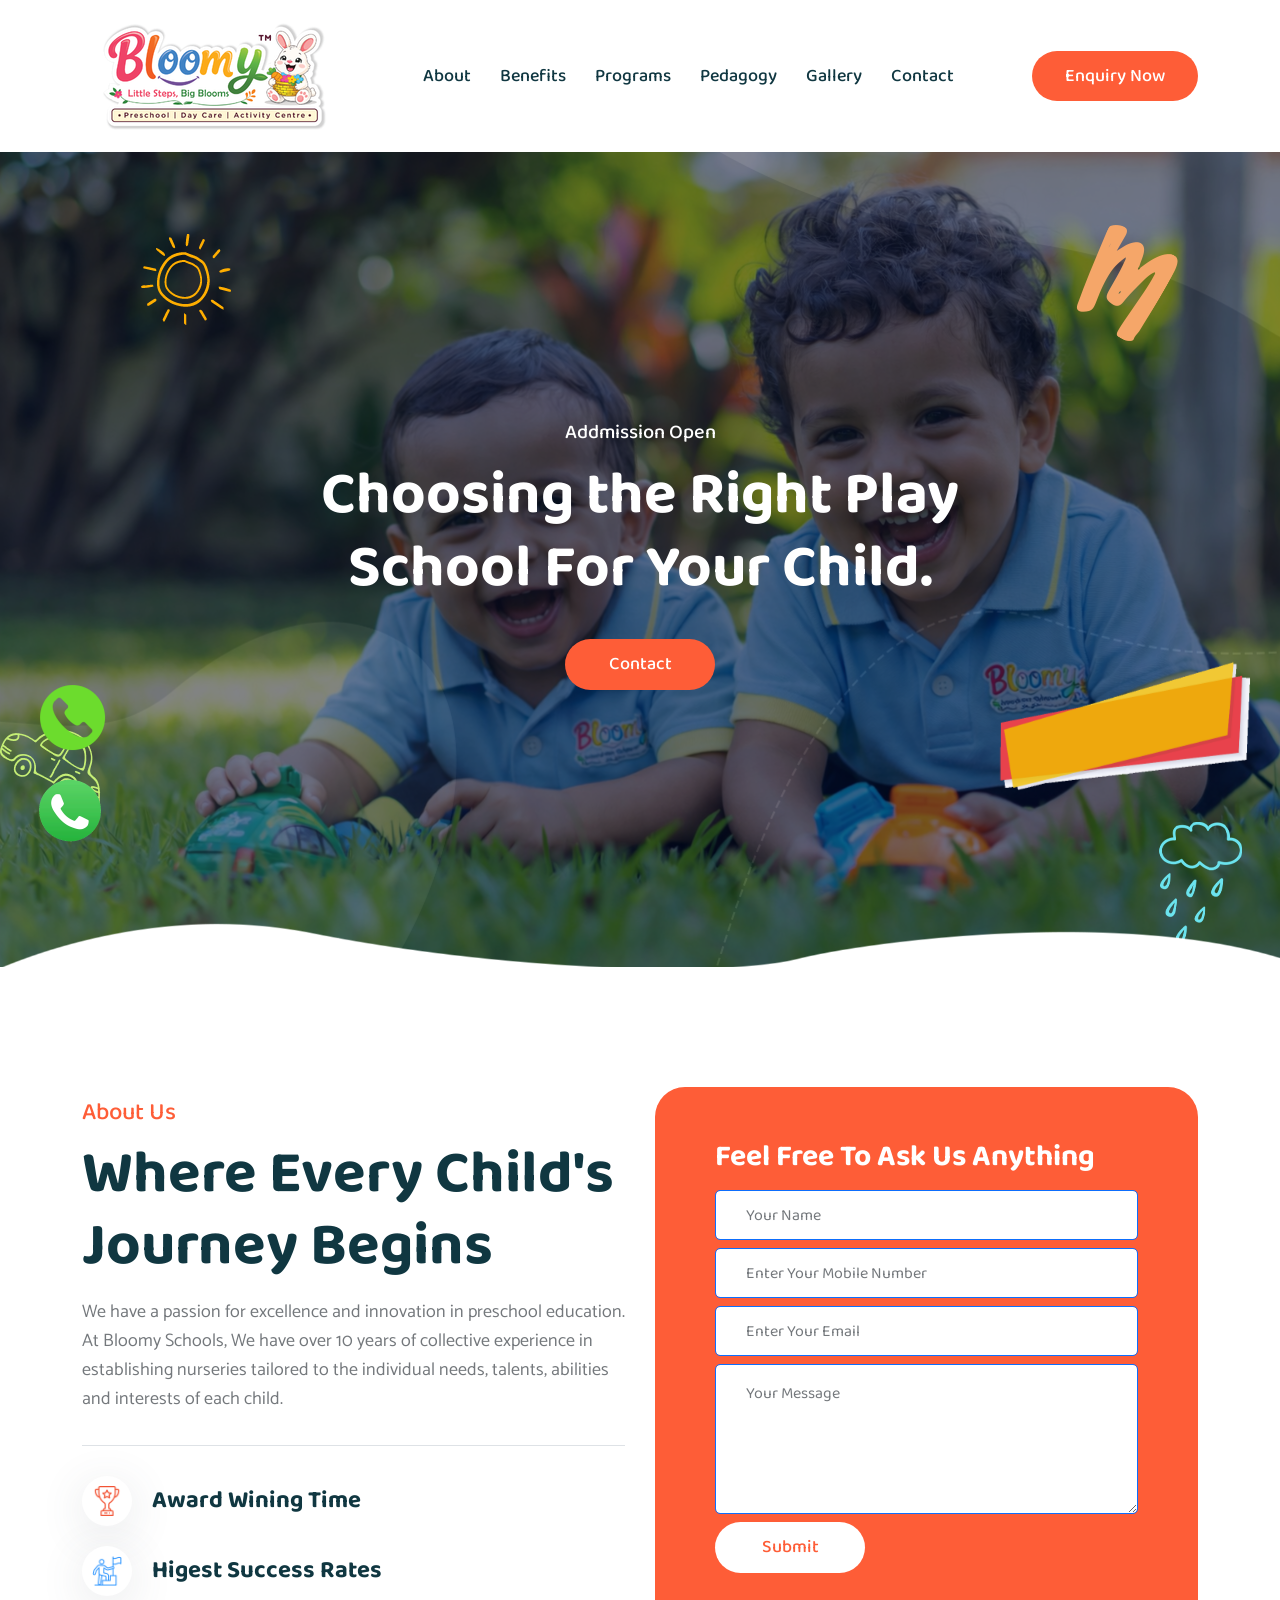
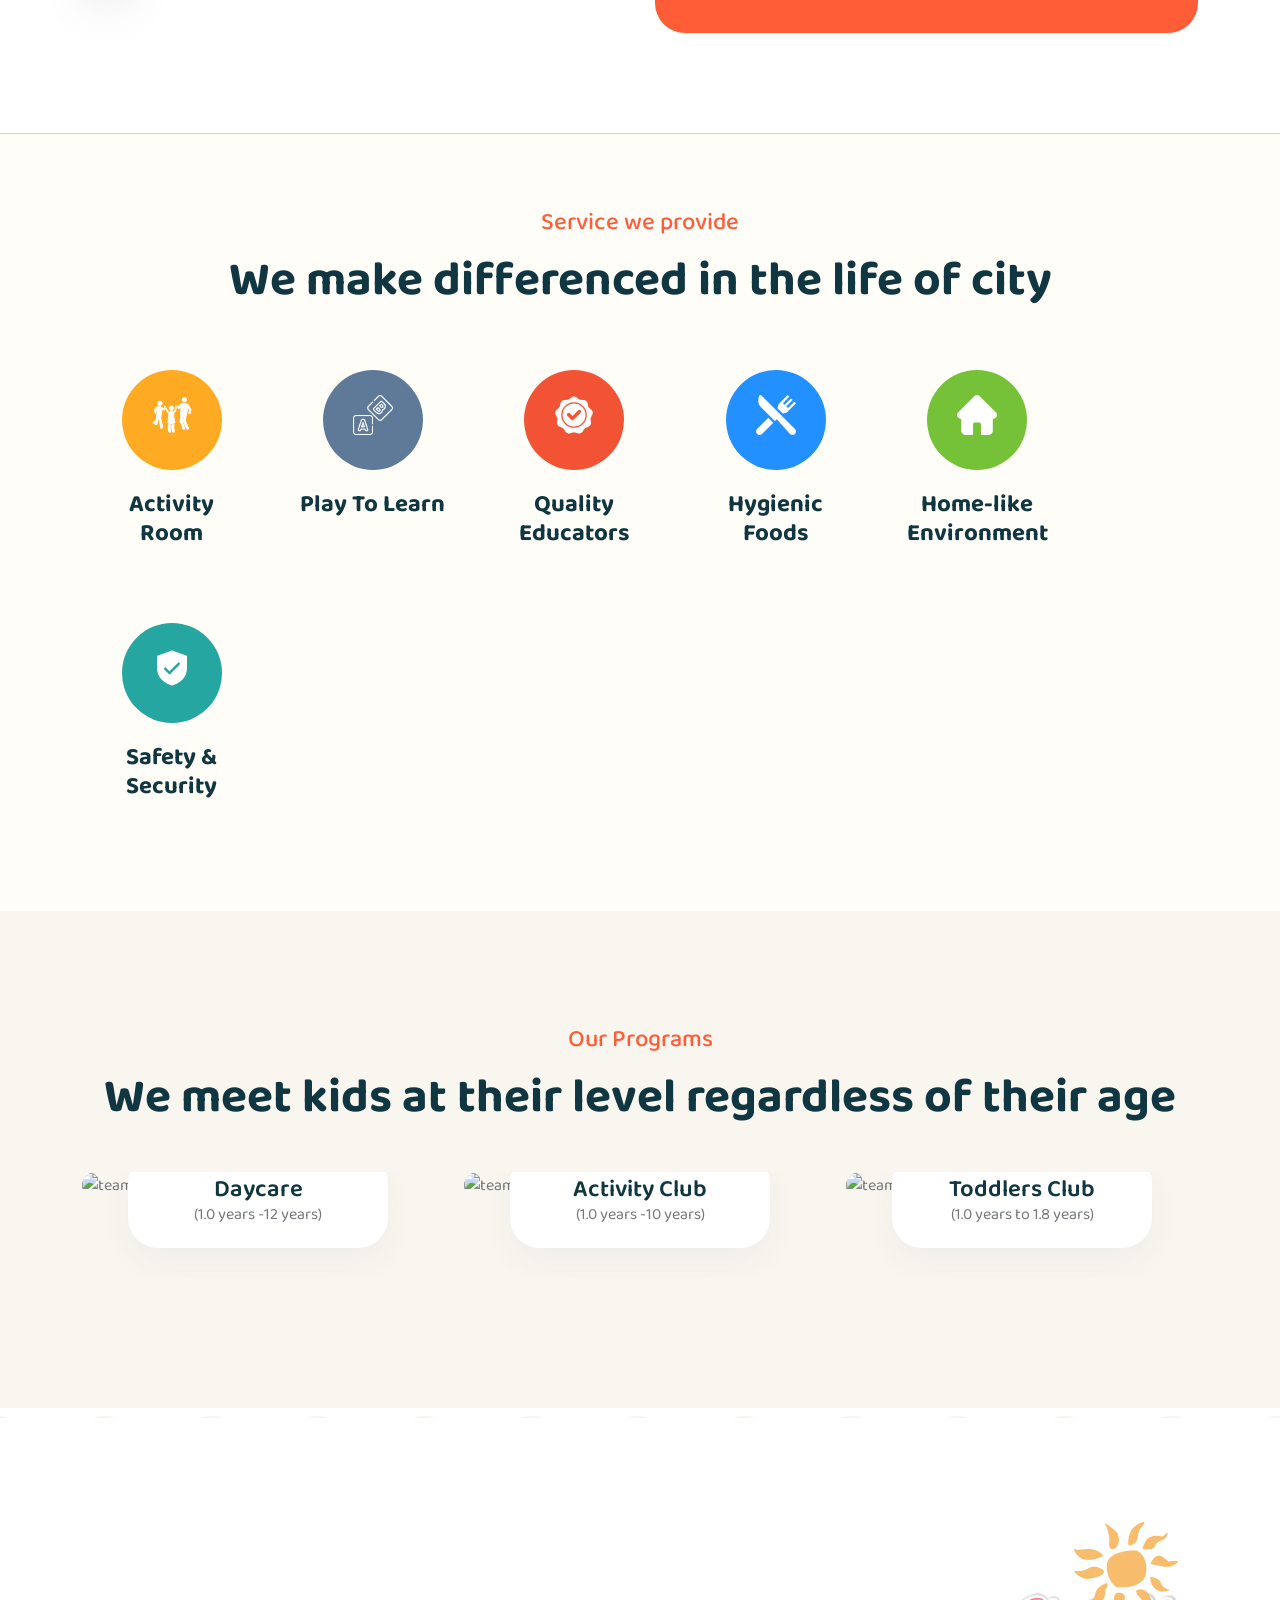
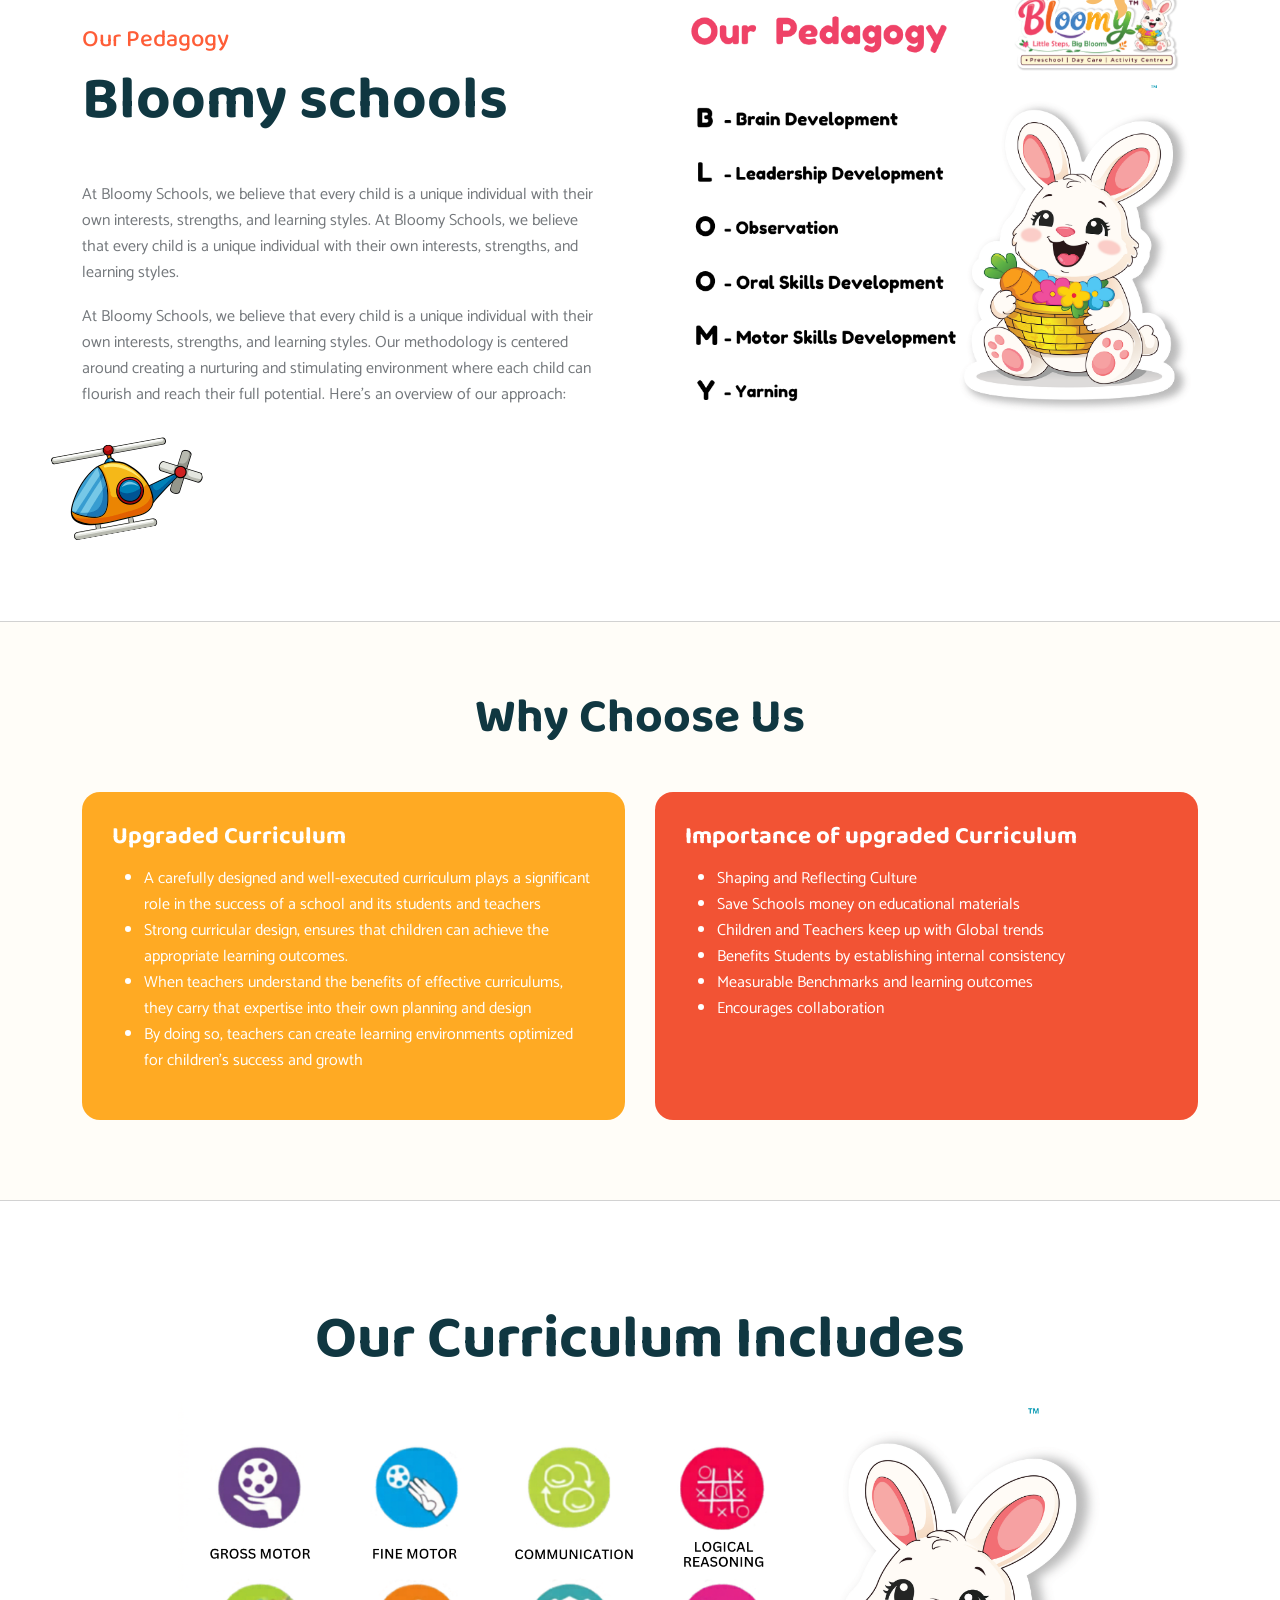
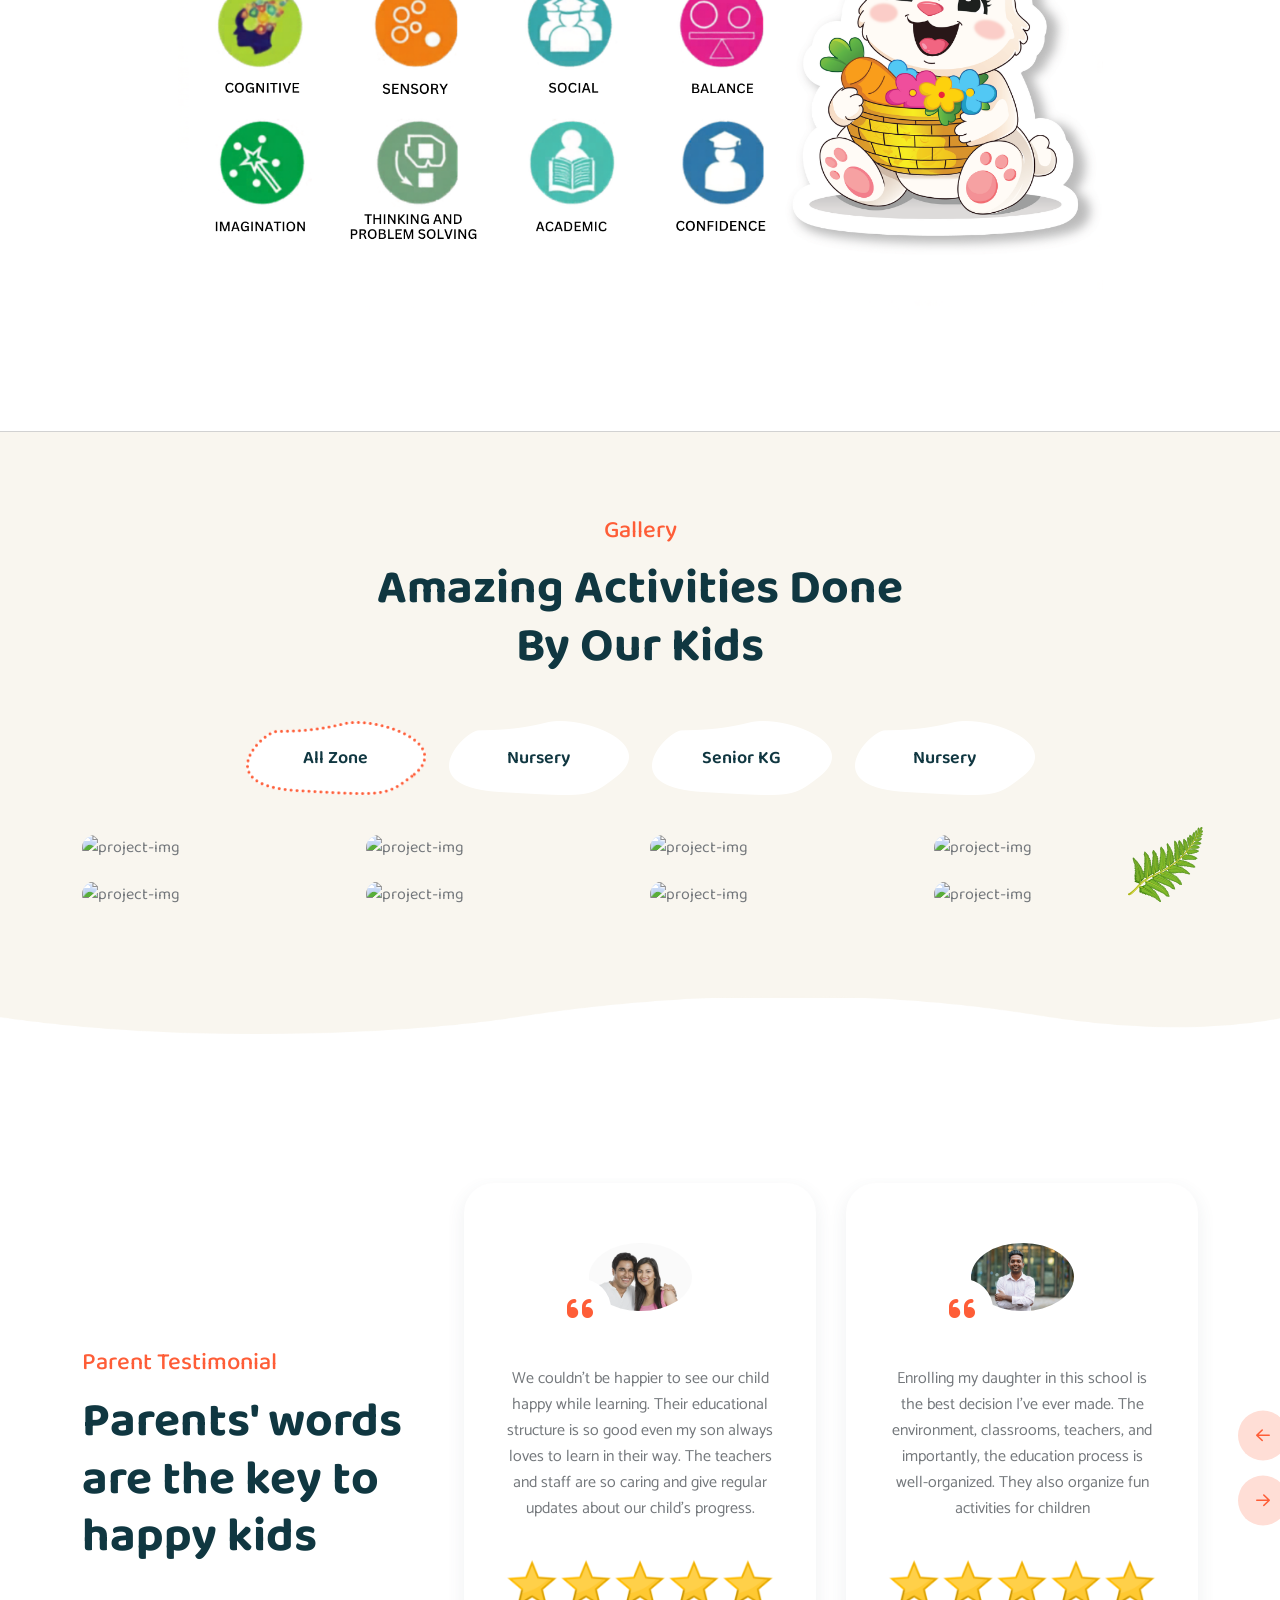
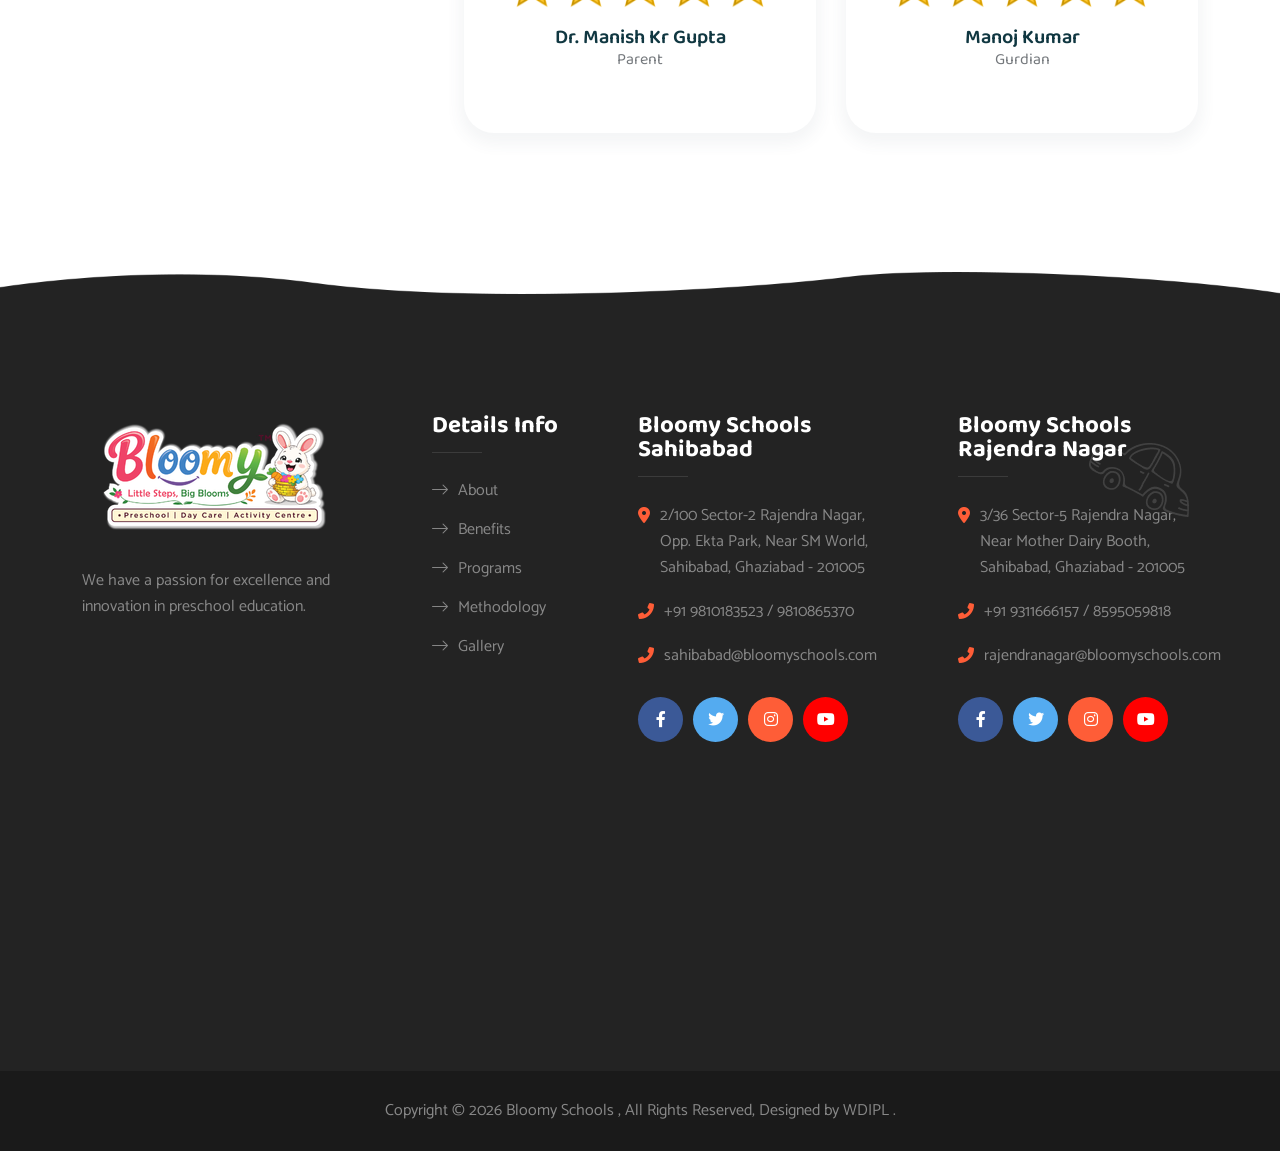
==== commit d222520b: "Finale" ====
--- a/index.html
+++ b/index.html
@@ -245,7 +245,7 @@
                             <!-- <button type="submit" class="vs-btn wave-btn btn-white">Submit</button> -->
                             <button
                                 class="vs-btn wave-btn btn-white g-recaptcha"
-                                data-sitekey="6LdlEf0rAAAAAE3VLb3ipKPgJmc8pjs_DjgyKN_W"
+                                data-sitekey="6Le36dksAAAAAIxYNBSQ4051bR6sFqlLYUNVrVlE"
                                 data-callback="onSubmit"
                                 onclick="window._activeForm = this.form">
                                 Submit
@@ -918,7 +918,7 @@
                 <!-- <button type="submit" class="vs-btn wave-btn btn-white">Submit</button> -->
                 <button
                     class="vs-btn wave-btn btn-white g-recaptcha"
-                    data-sitekey="6LdlEf0rAAAAAE3VLb3ipKPgJmc8pjs_DjgyKN_W"
+                    data-sitekey="6Le36dksAAAAAIxYNBSQ4051bR6sFqlLYUNVrVlE"
                     data-callback="onSubmit"
                     onclick="window._activeForm = this.form">
                     Submit
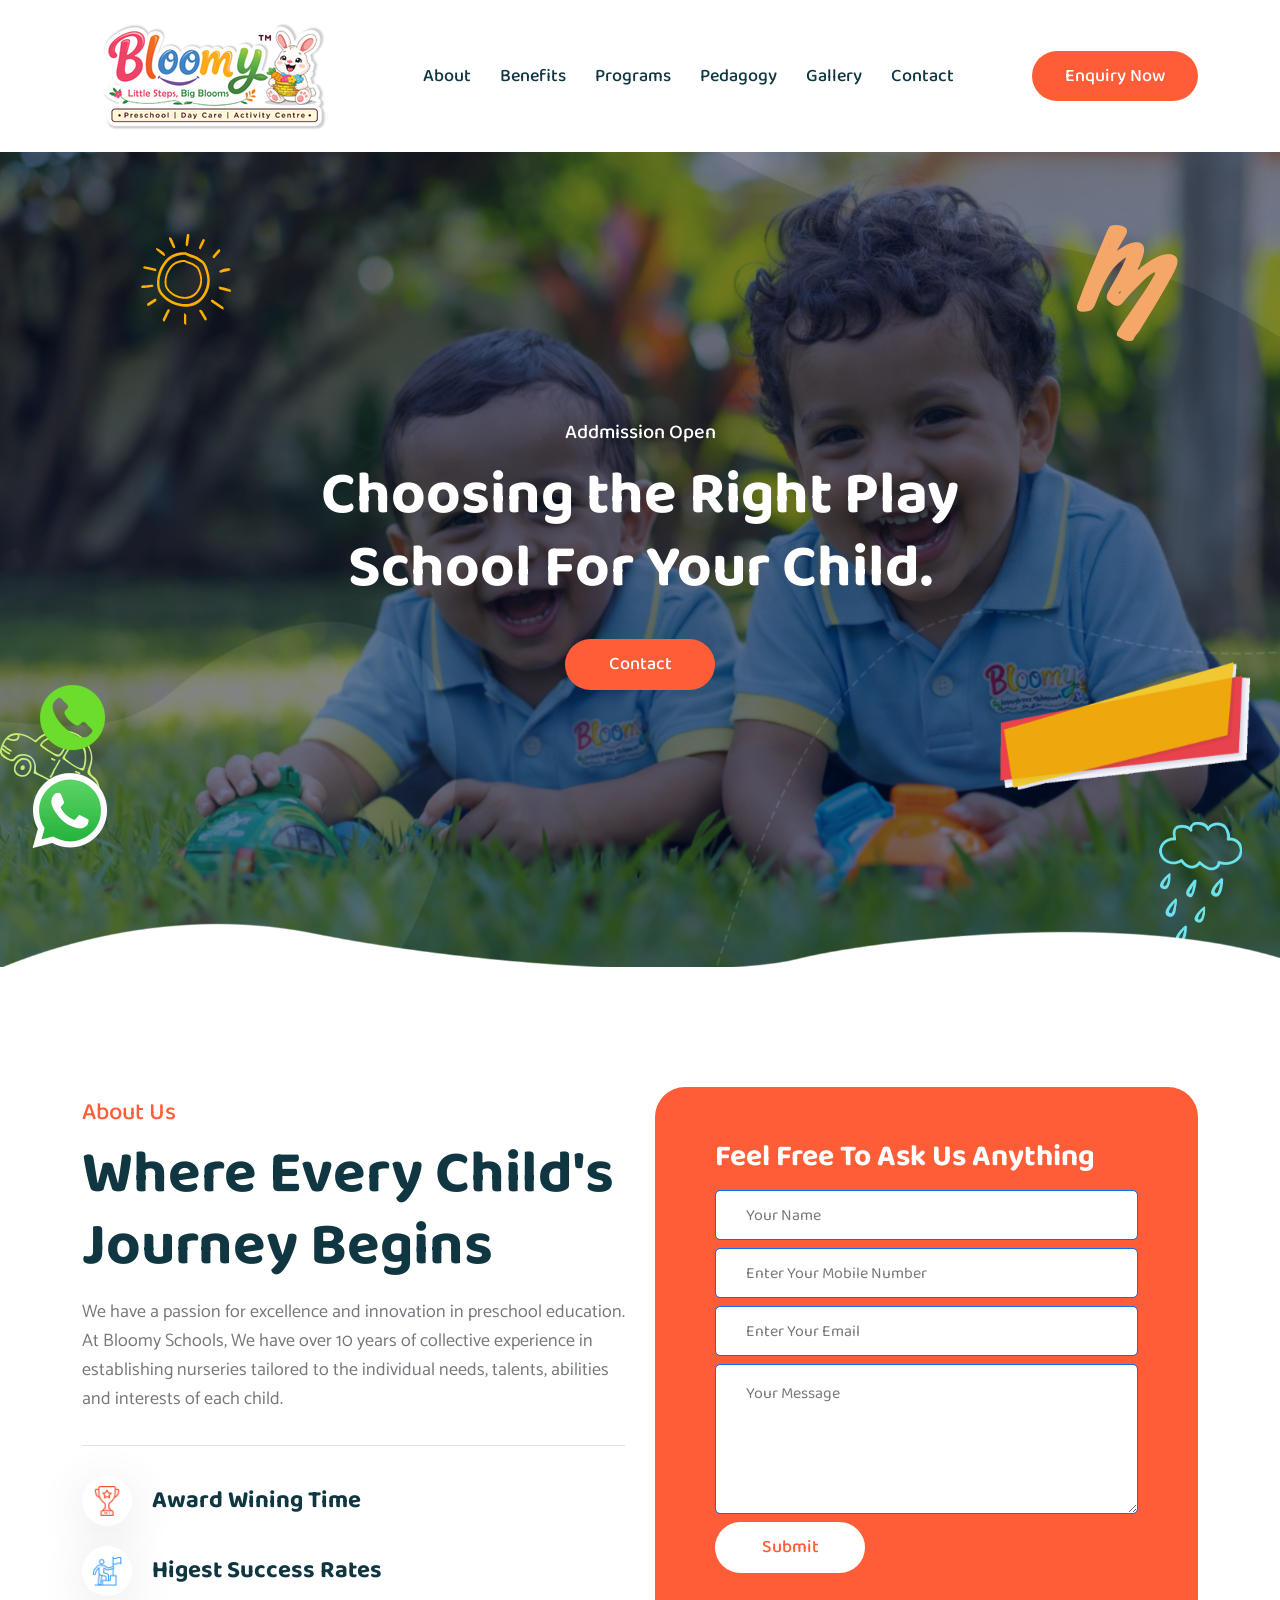
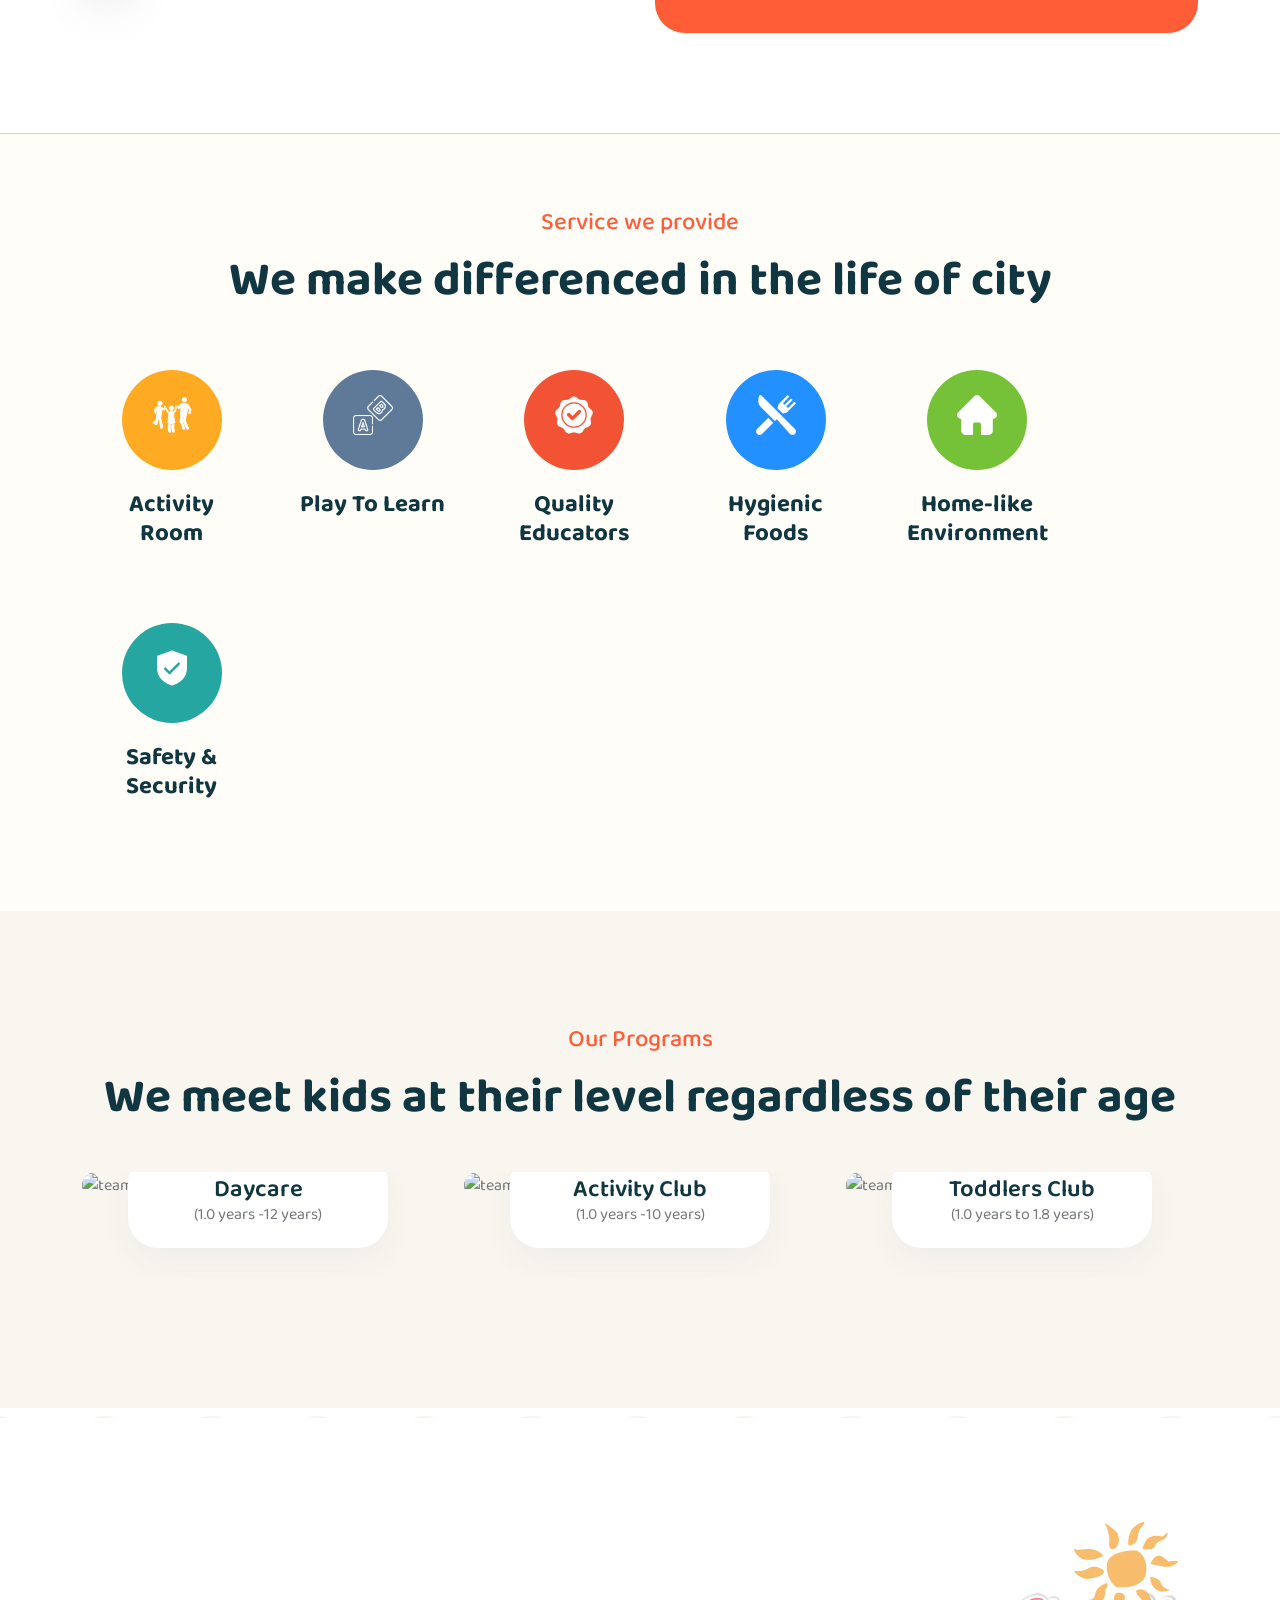
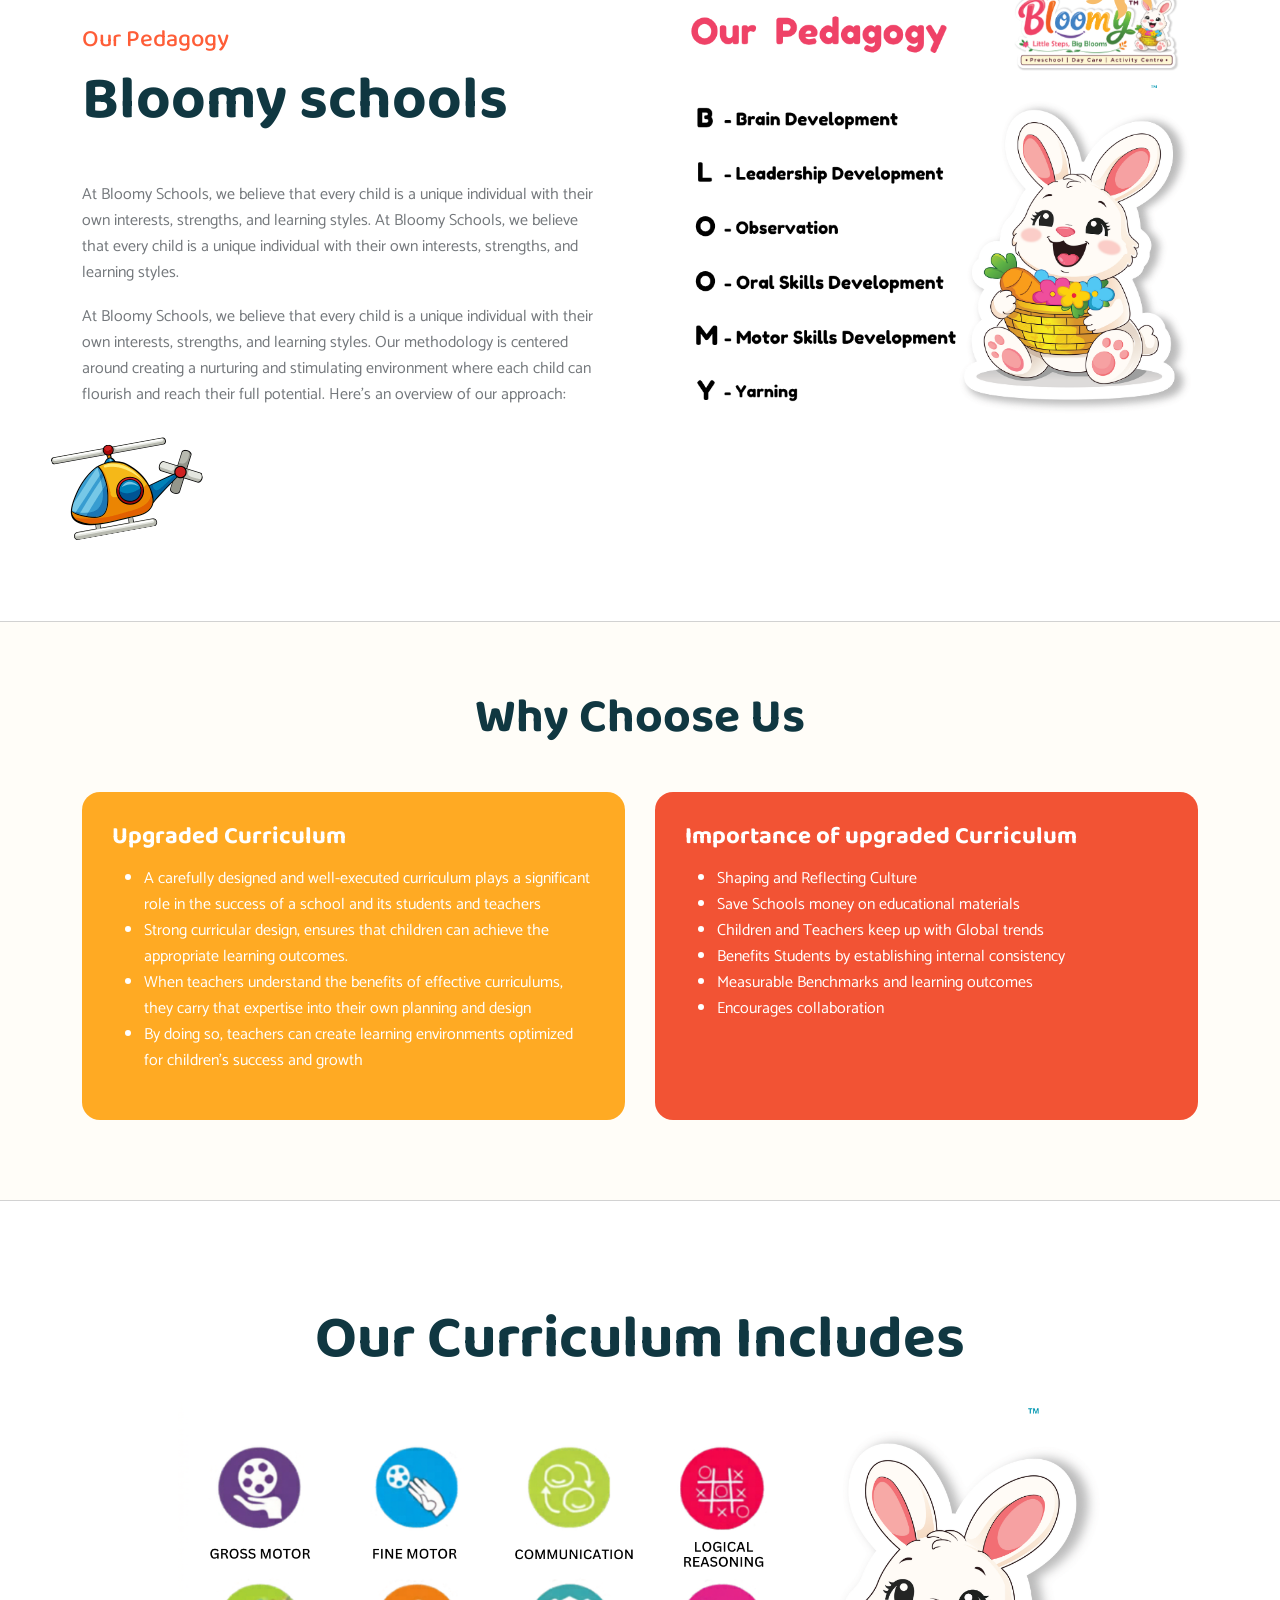
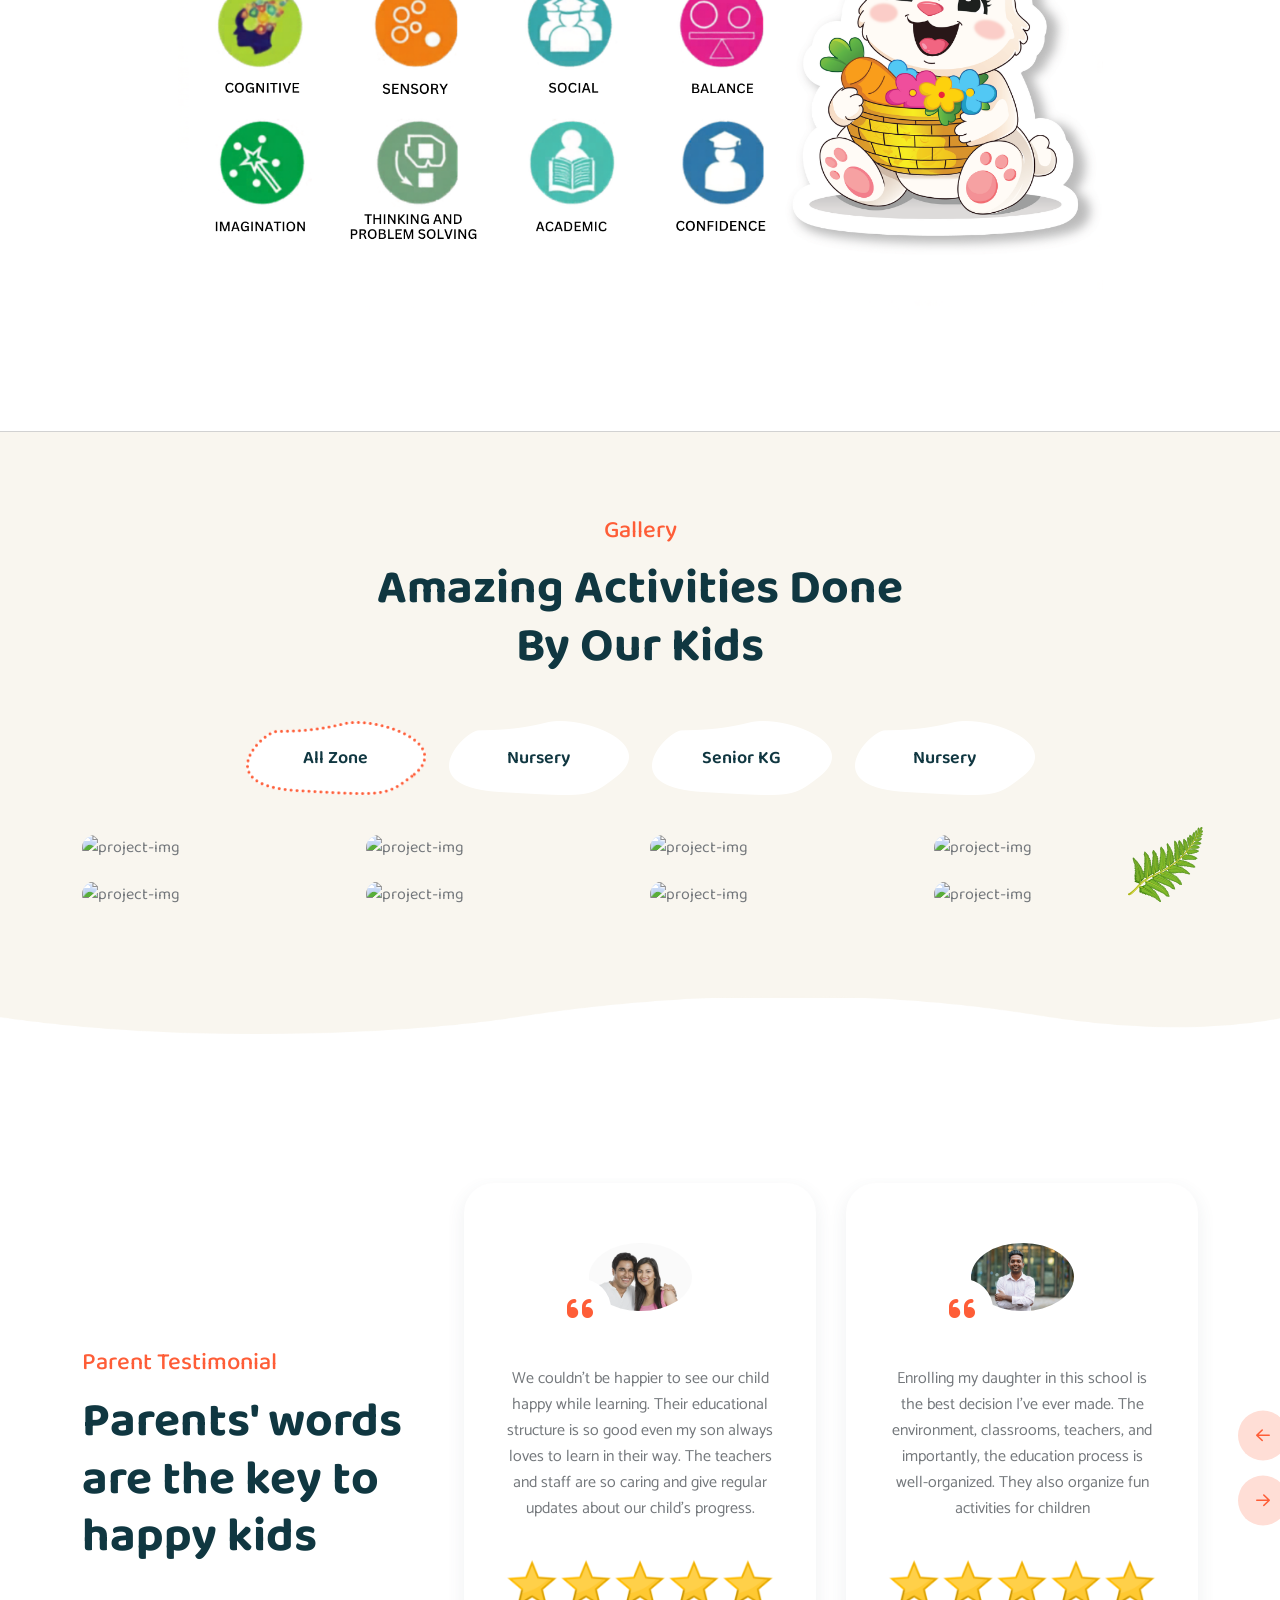
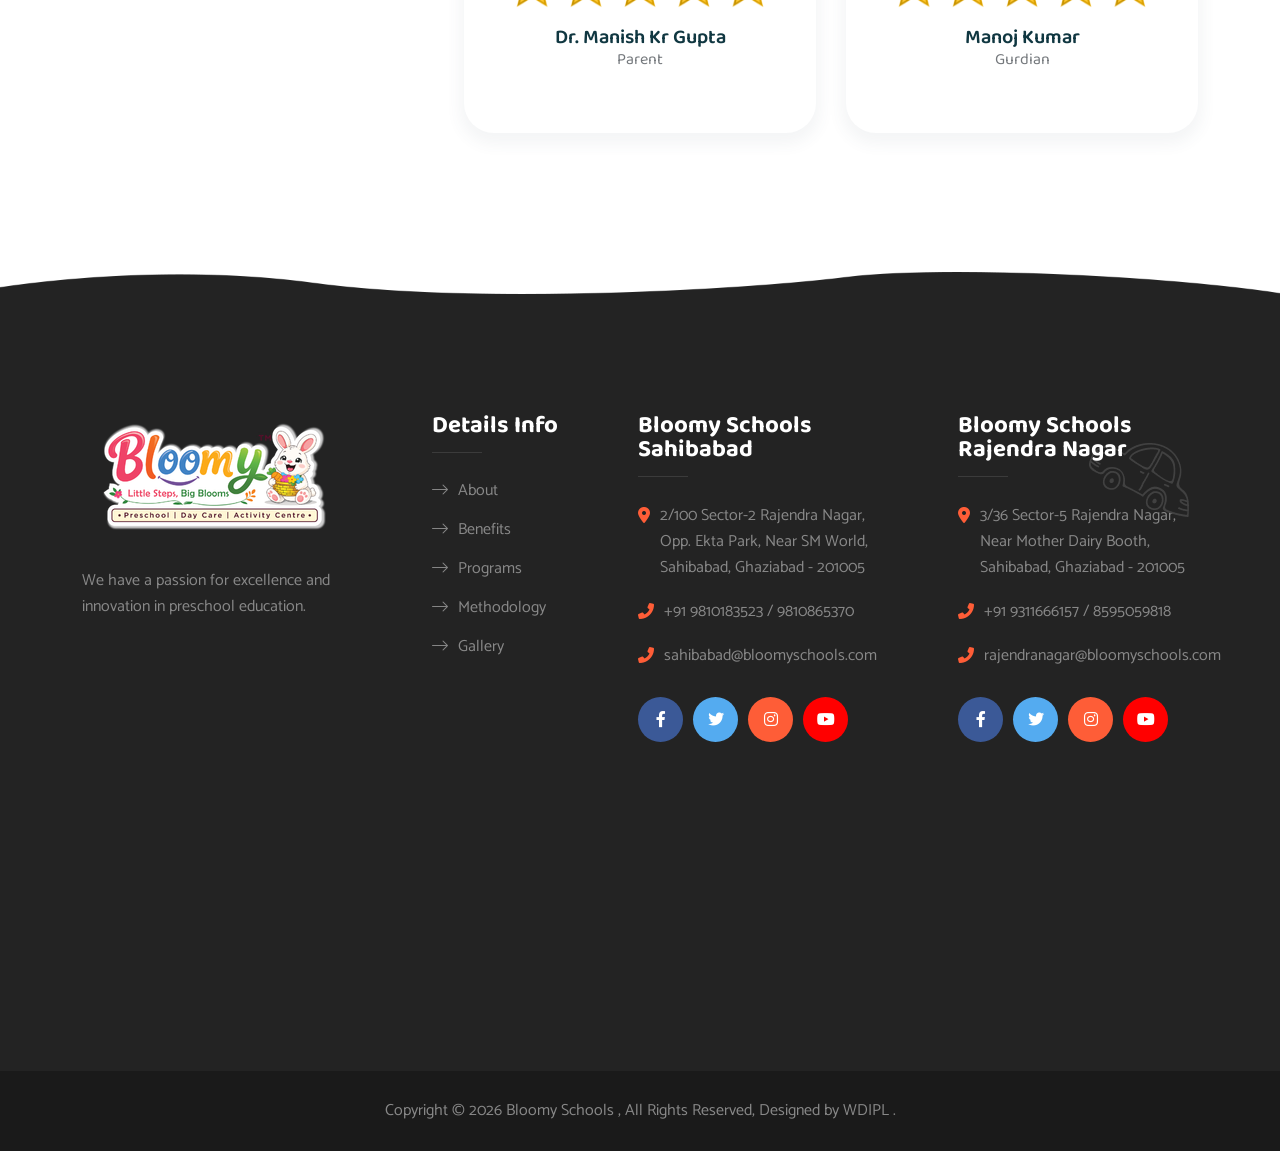
==== commit 1ab7a234: "finale" ====
--- a/index.html
+++ b/index.html
@@ -241,11 +241,11 @@
                             <textarea class="w-100 form-control mb-2 border-primary" rows="8" cols="10" name="comments"
                                 placeholder="Your Message"></textarea>
                             
-                            <input type="hidden" id="g-recaptcha-response" name="g-recaptcha-response" >
-                            <!-- <button type="submit" class="vs-btn wave-btn btn-white">Submit</button> -->
+                            <!-- <input type="hidden" id="g-recaptcha-response" name="g-recaptcha-response" > -->
                             <button
+                                type="button"
                                 class="vs-btn wave-btn btn-white g-recaptcha"
-                                data-sitekey="6Le36dksAAAAAIxYNBSQ4051bR6sFqlLYUNVrVlE"
+                                data-sitekey="6LdlEf0rAAAAAE3VLb3ipKPgJmc8pjs_DjgyKN_W"
                                 data-callback="onSubmit"
                                 onclick="window._activeForm = this.form">
                                 Submit
@@ -913,12 +913,13 @@
                 <textarea class="w-100 form-control mb-2 border-primary"
                     rows="5" name="comments" placeholder="Your Message"></textarea>
 
-                <input type="hidden" id="g-recaptcha-response-popup" name="g-recaptcha-response">
+                <!-- <input type="hidden" id="g-recaptcha-response-popup" name="g-recaptcha-response"> -->
 
                 <!-- <button type="submit" class="vs-btn wave-btn btn-white">Submit</button> -->
                 <button
+                    type="button"
                     class="vs-btn wave-btn btn-white g-recaptcha"
-                    data-sitekey="6Le36dksAAAAAIxYNBSQ4051bR6sFqlLYUNVrVlE"
+                    data-sitekey="6LdlEf0rAAAAAE3VLb3ipKPgJmc8pjs_DjgyKN_W"
                     data-callback="onSubmit"
                     onclick="window._activeForm = this.form">
                     Submit
@@ -944,8 +945,14 @@
             openFormPopup();
         }, 6000);
     </script>
-
     <script>
+    function onSubmit(token) {
+        if (window._activeForm) {
+            window._activeForm.submit();
+        }
+    }
+    </script>
+    <!-- <script>
         function onSubmit(token) {
             if (window._activeForm) {
                 window._activeForm.submit();
@@ -956,6 +963,6 @@
             window._activeForm = form;
             return true; // IMPORTANT → allow Google to handle captcha
         }
-    </script>
+    </script> -->
 </body>
 </html>
